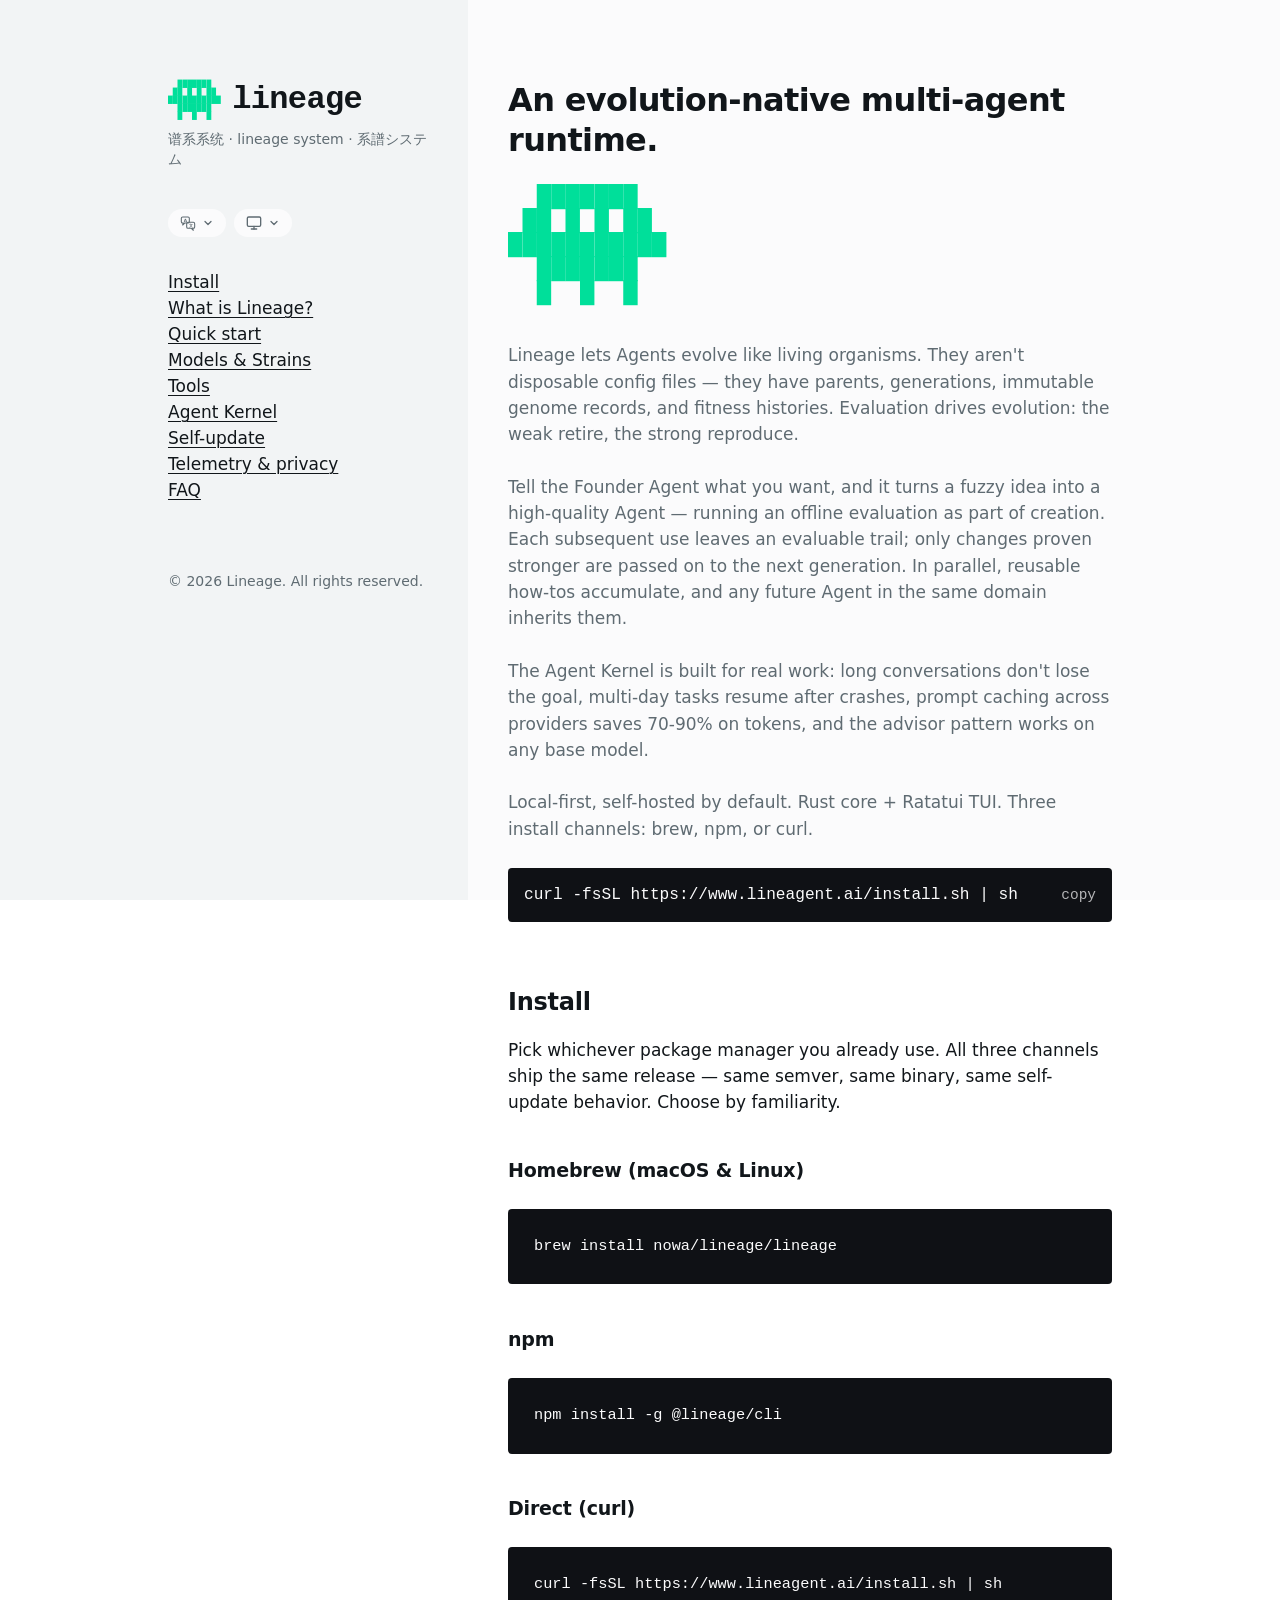
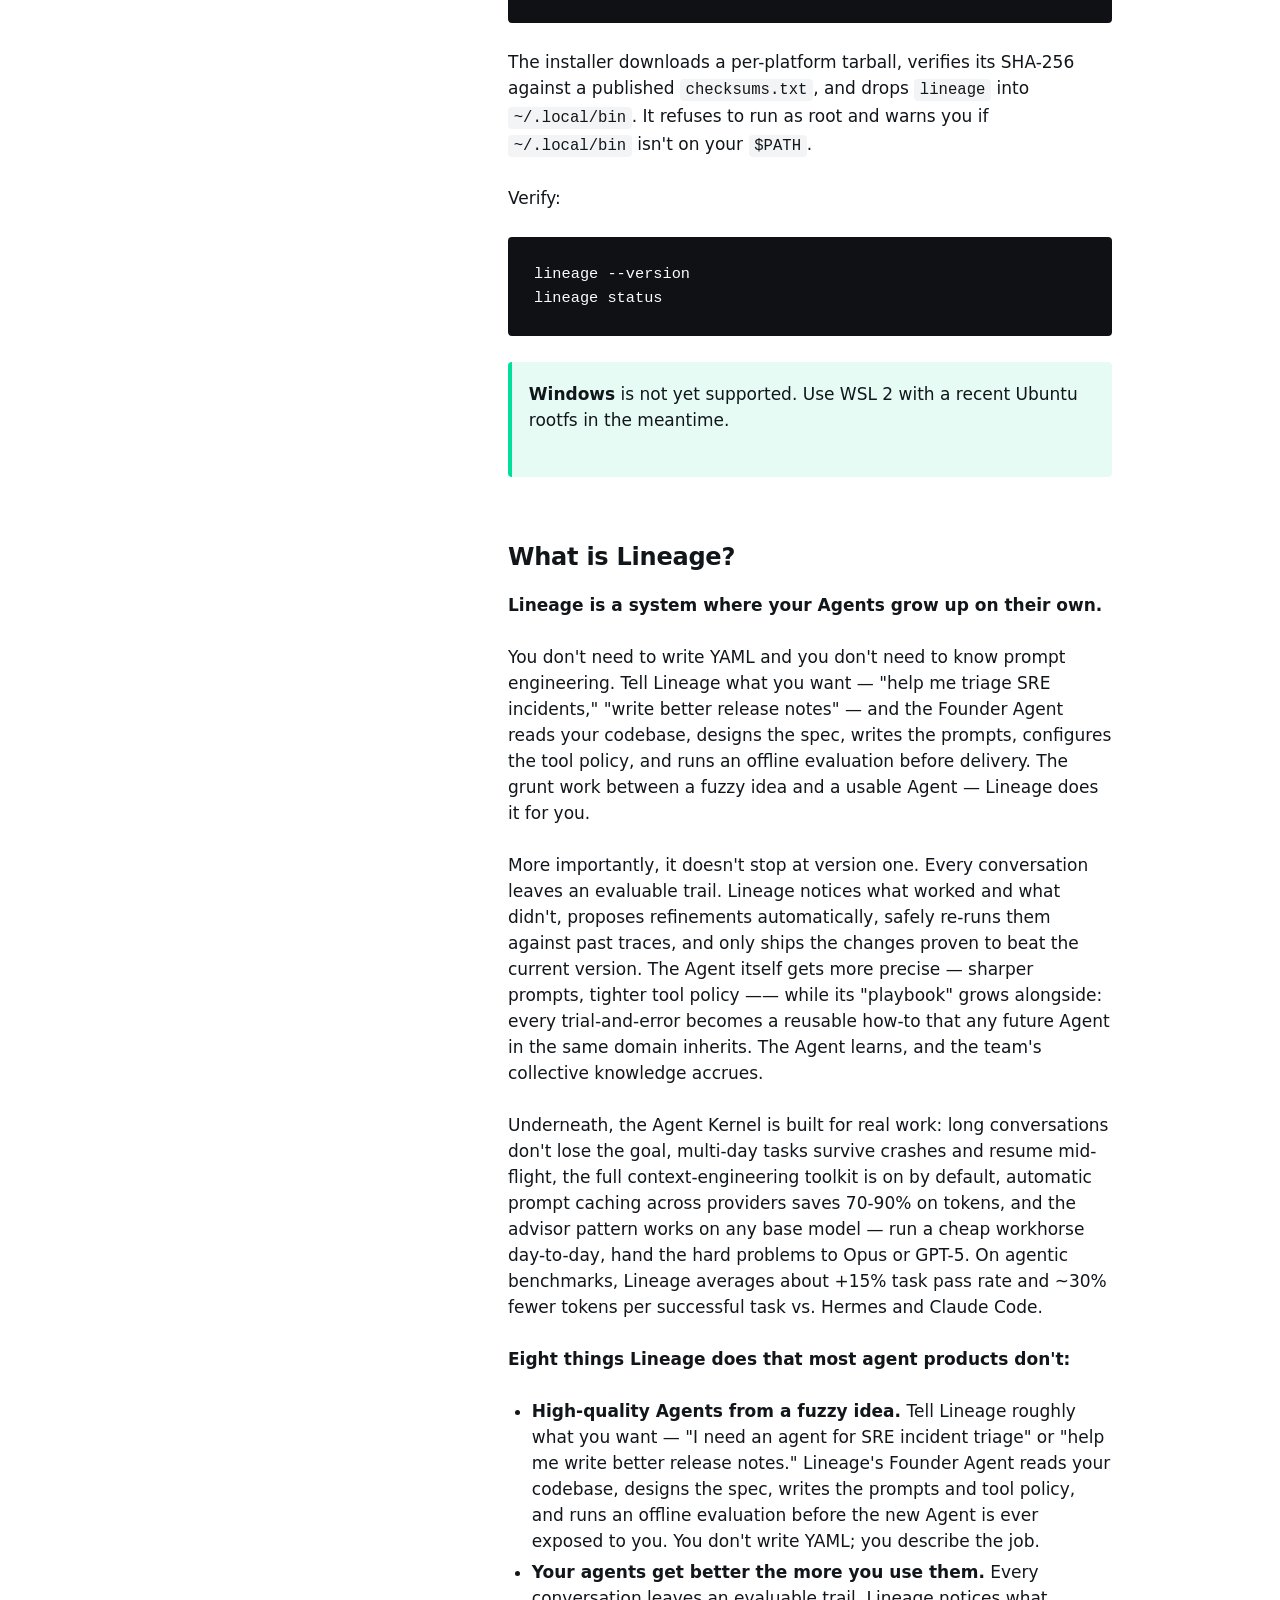
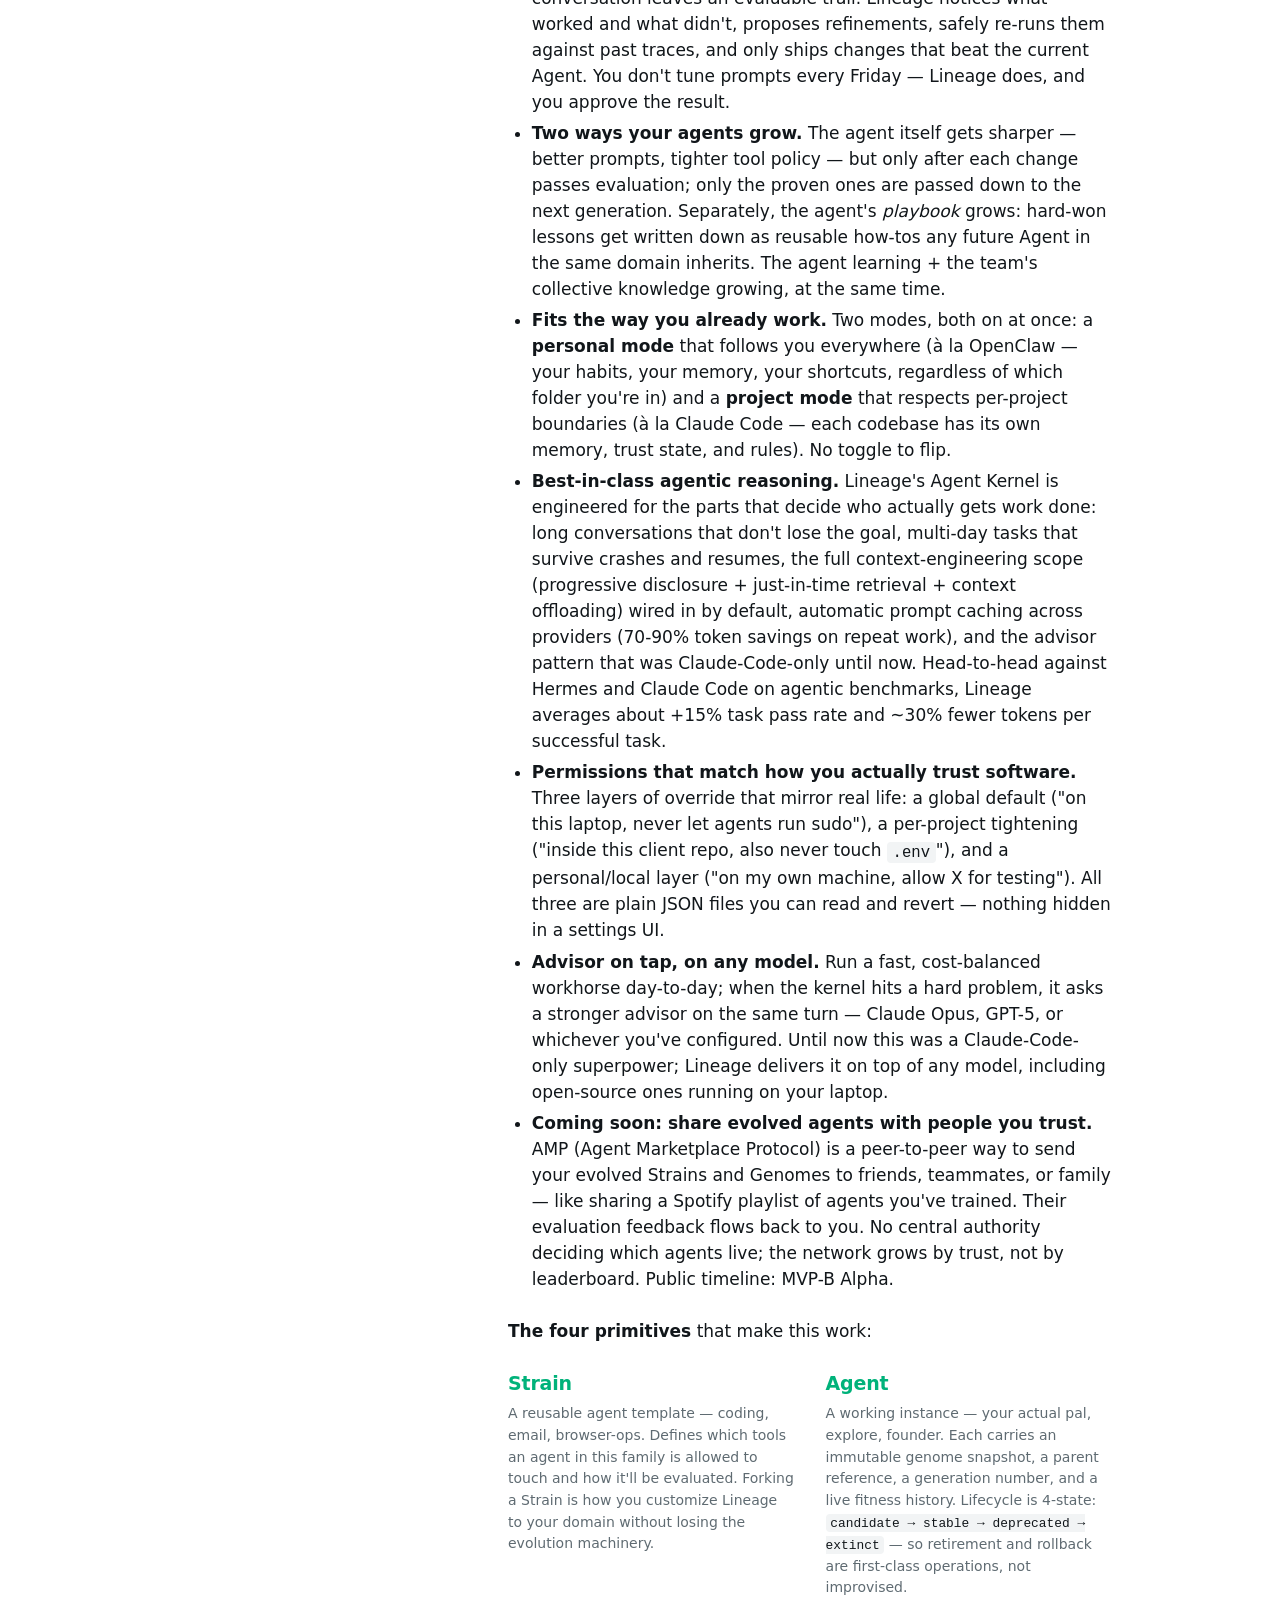
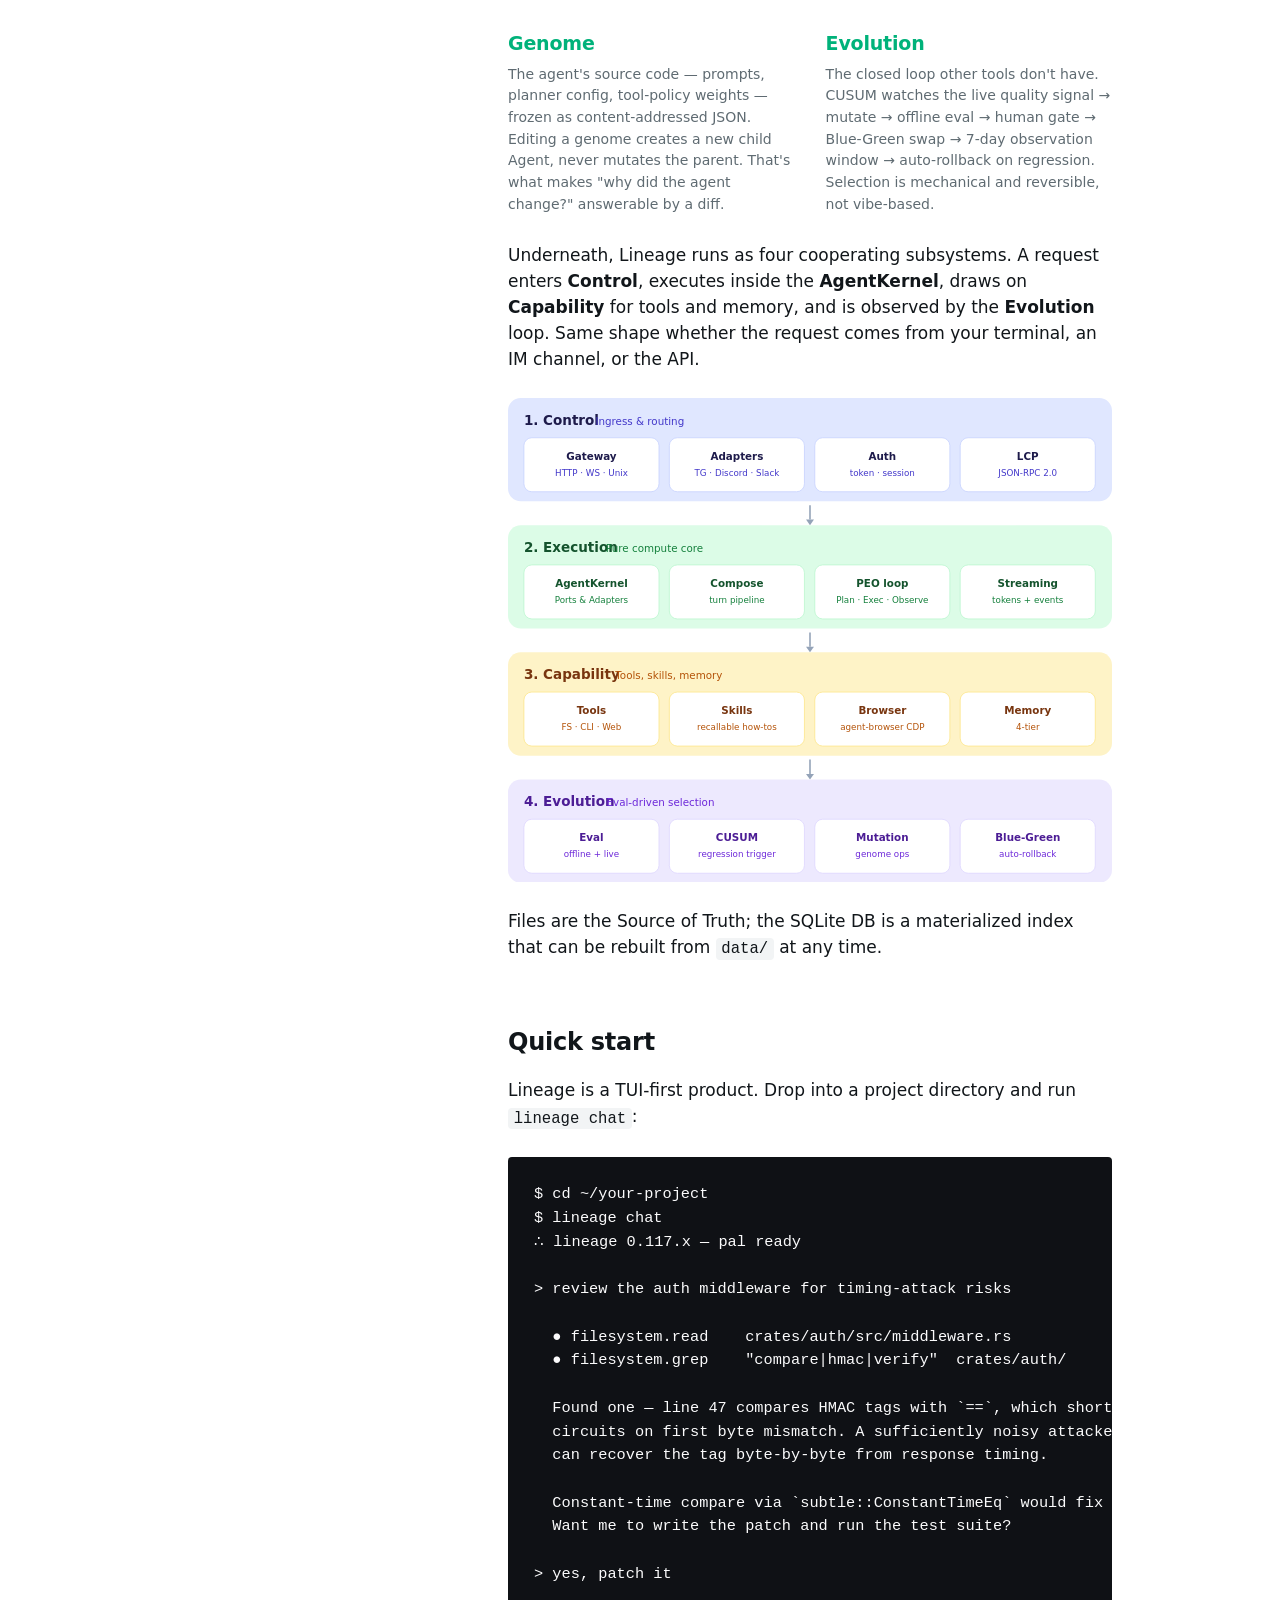
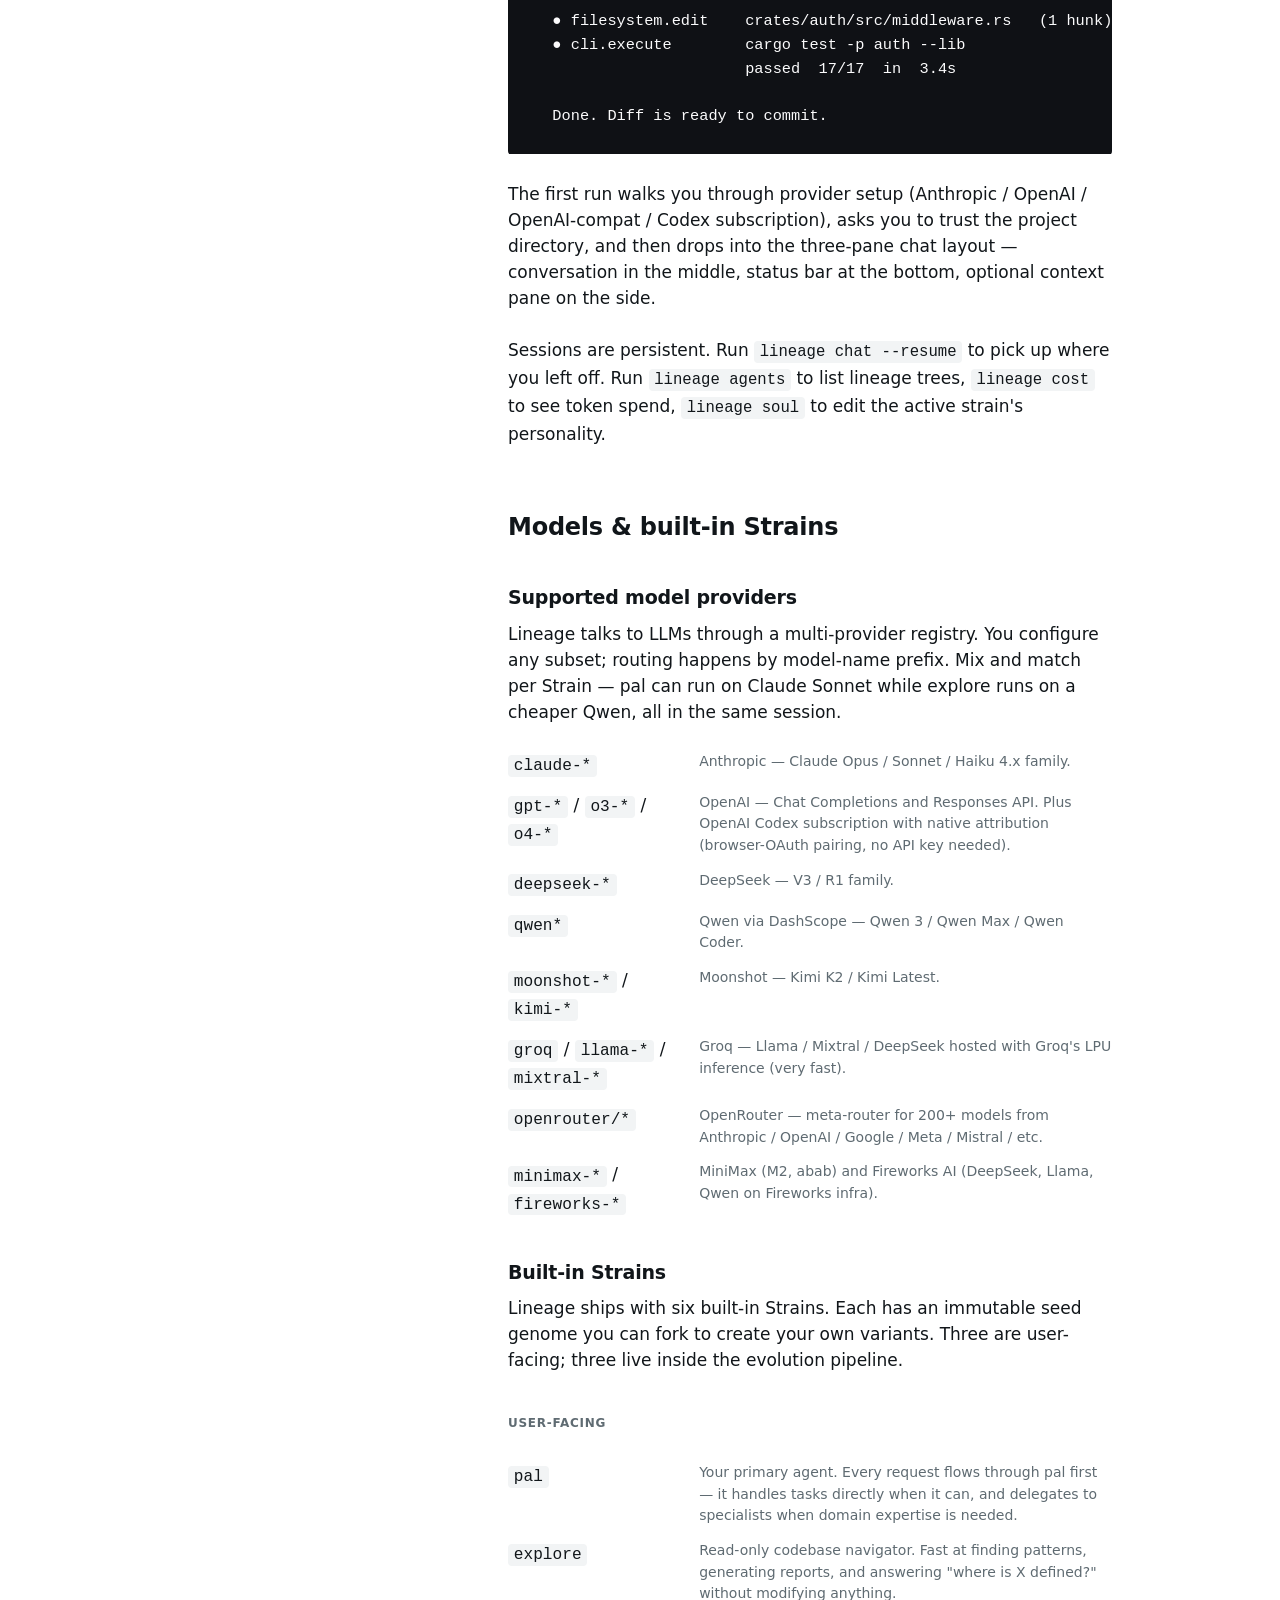
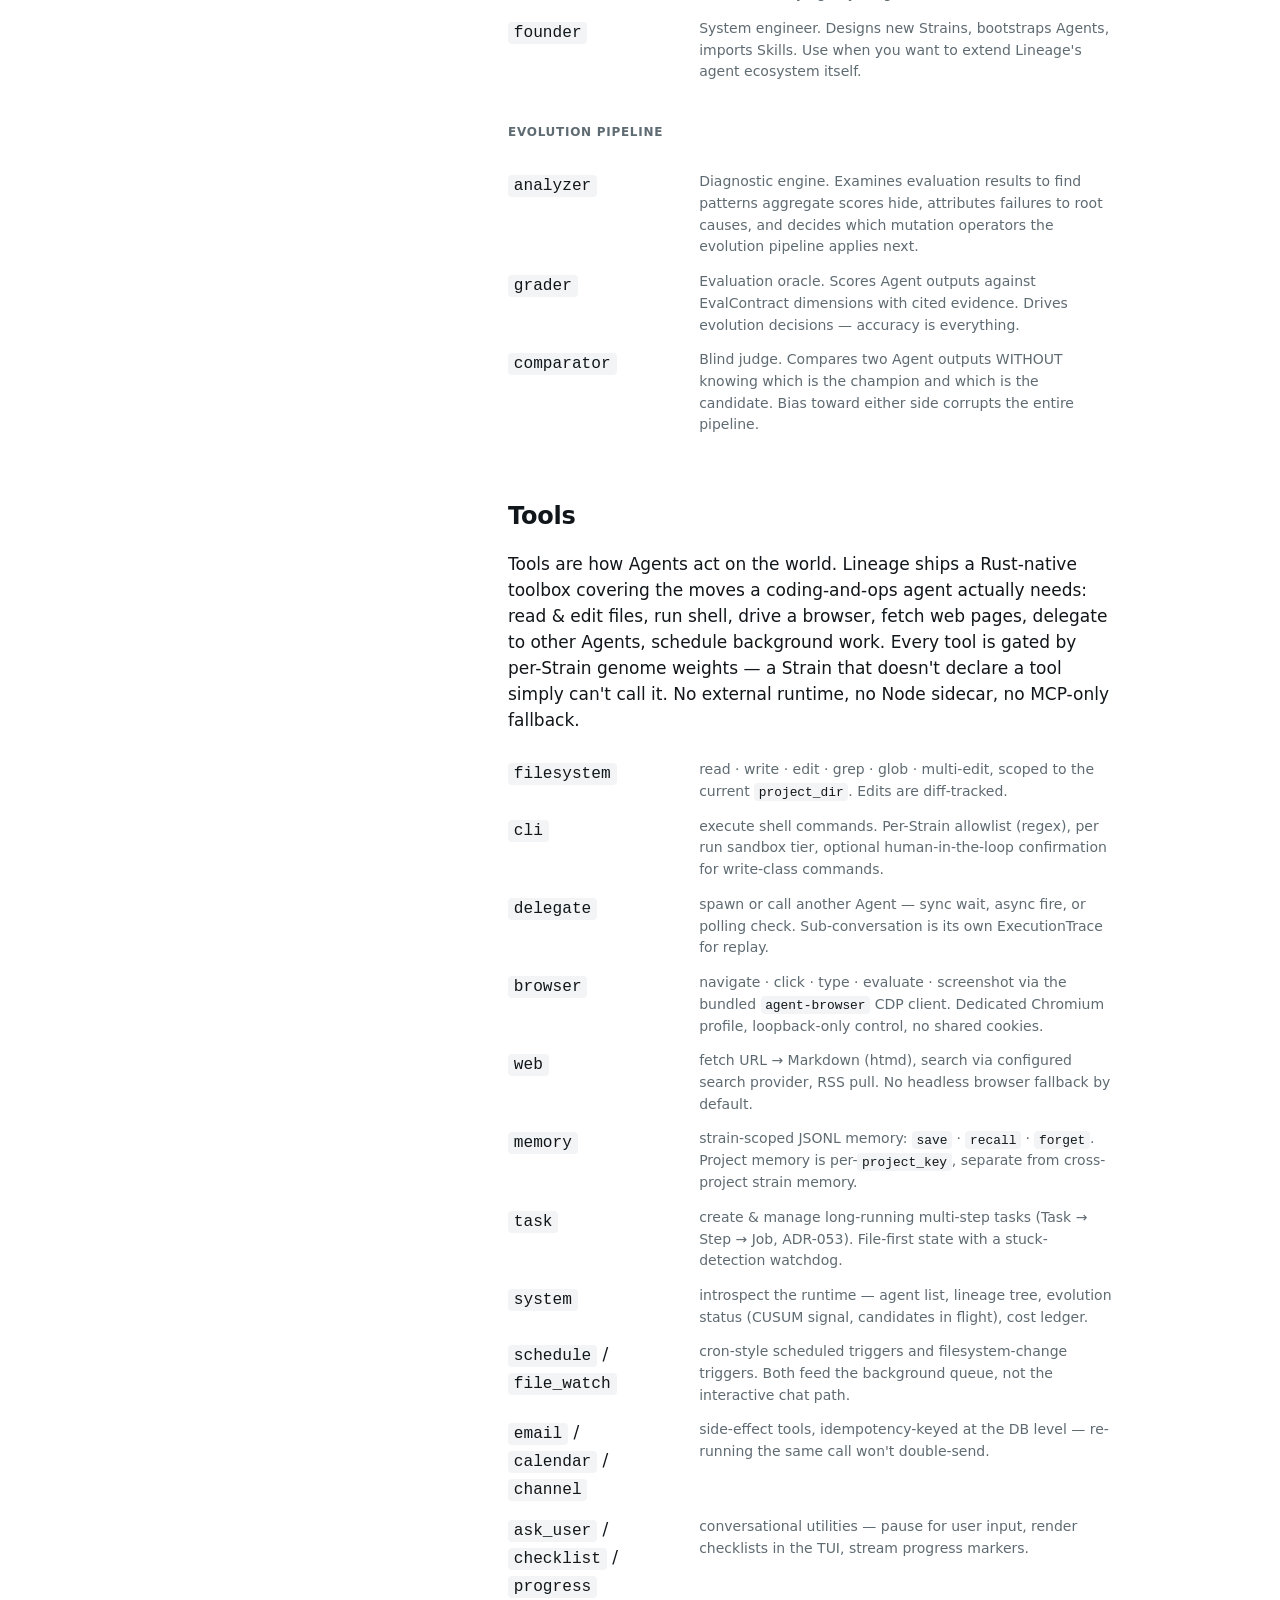
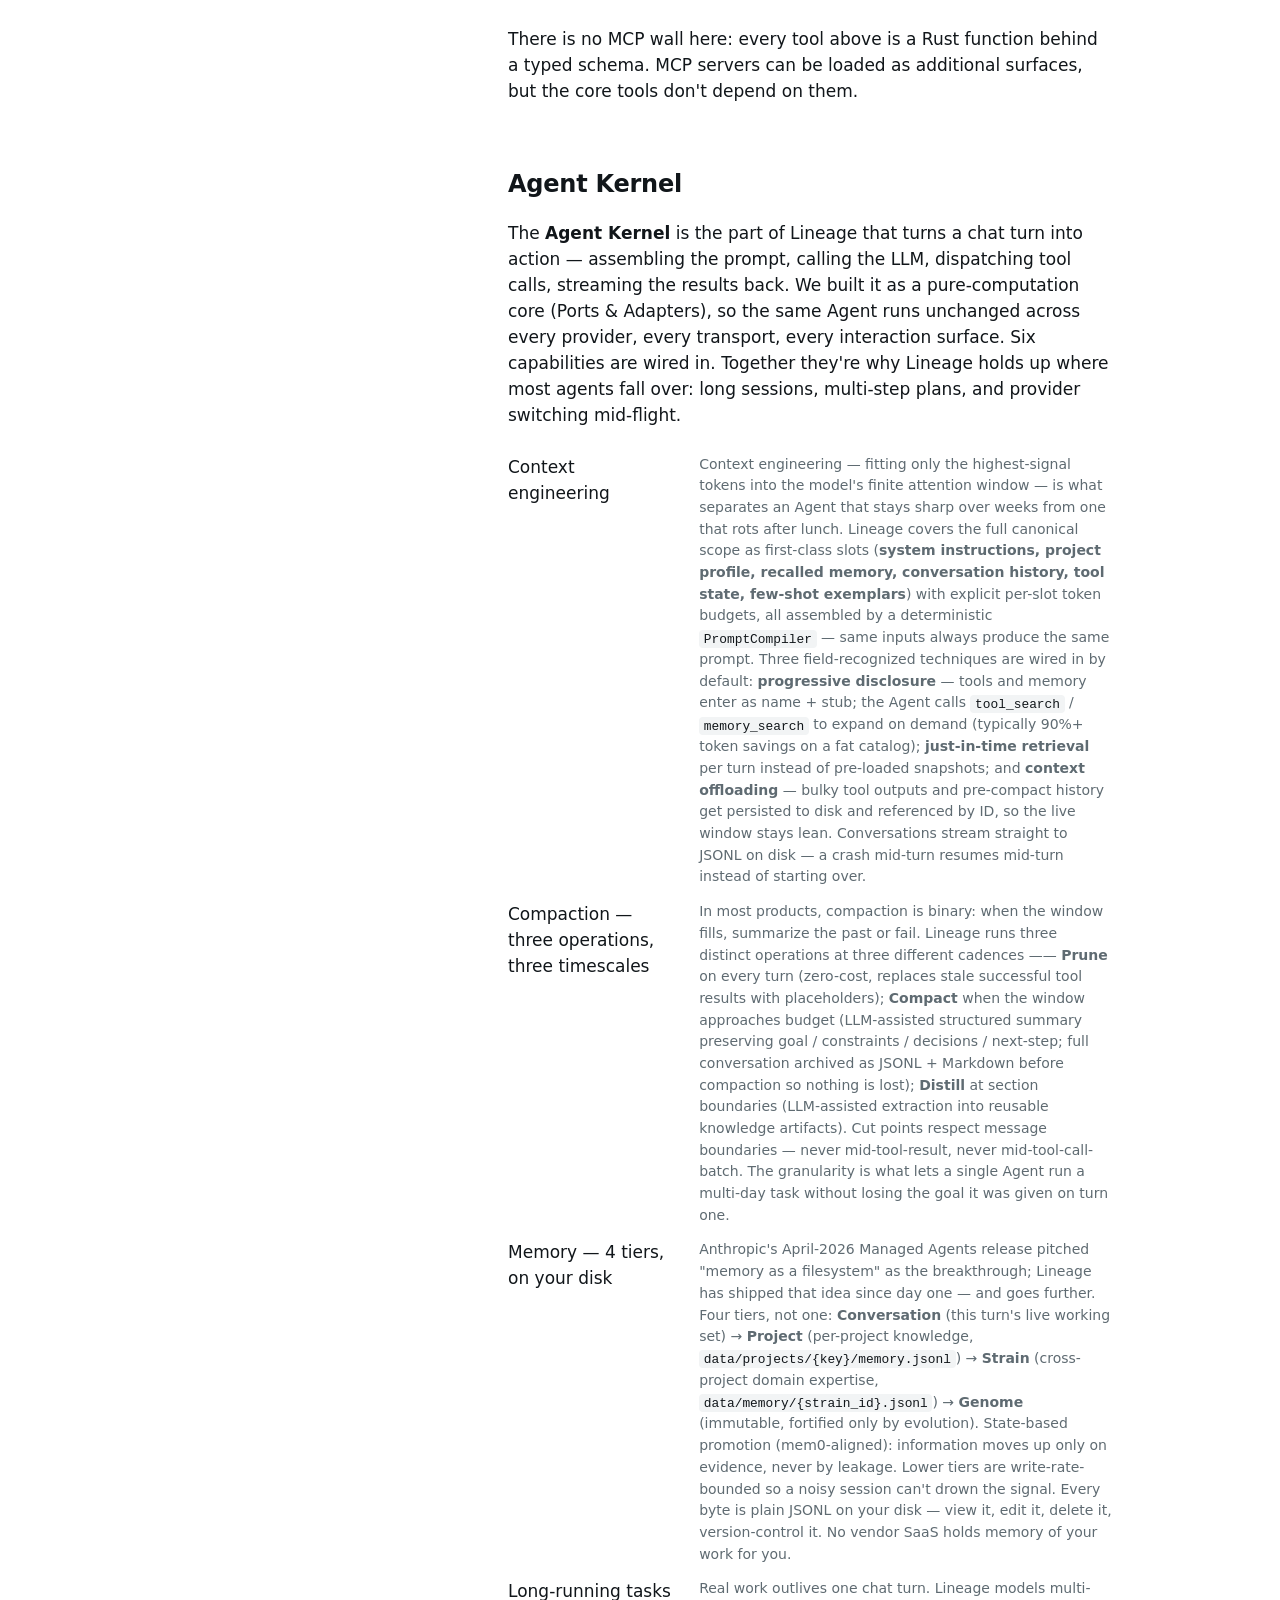
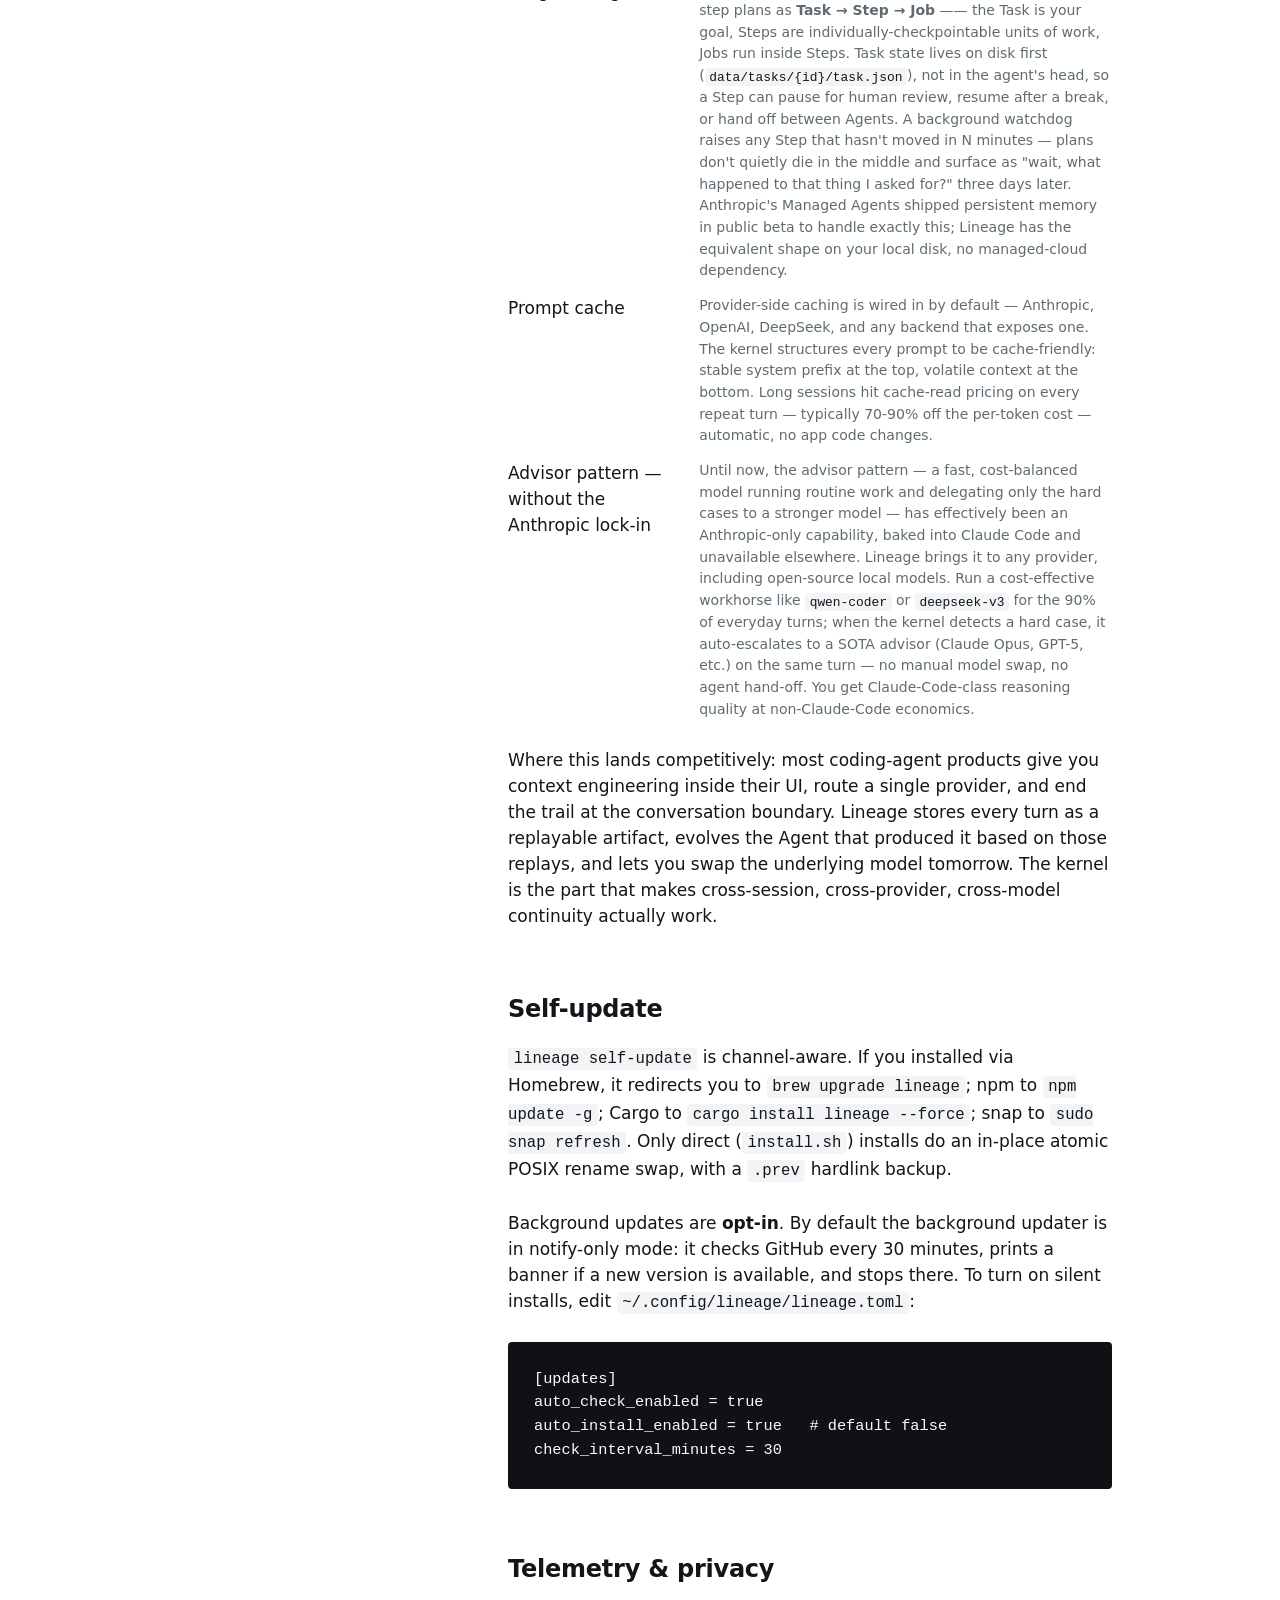
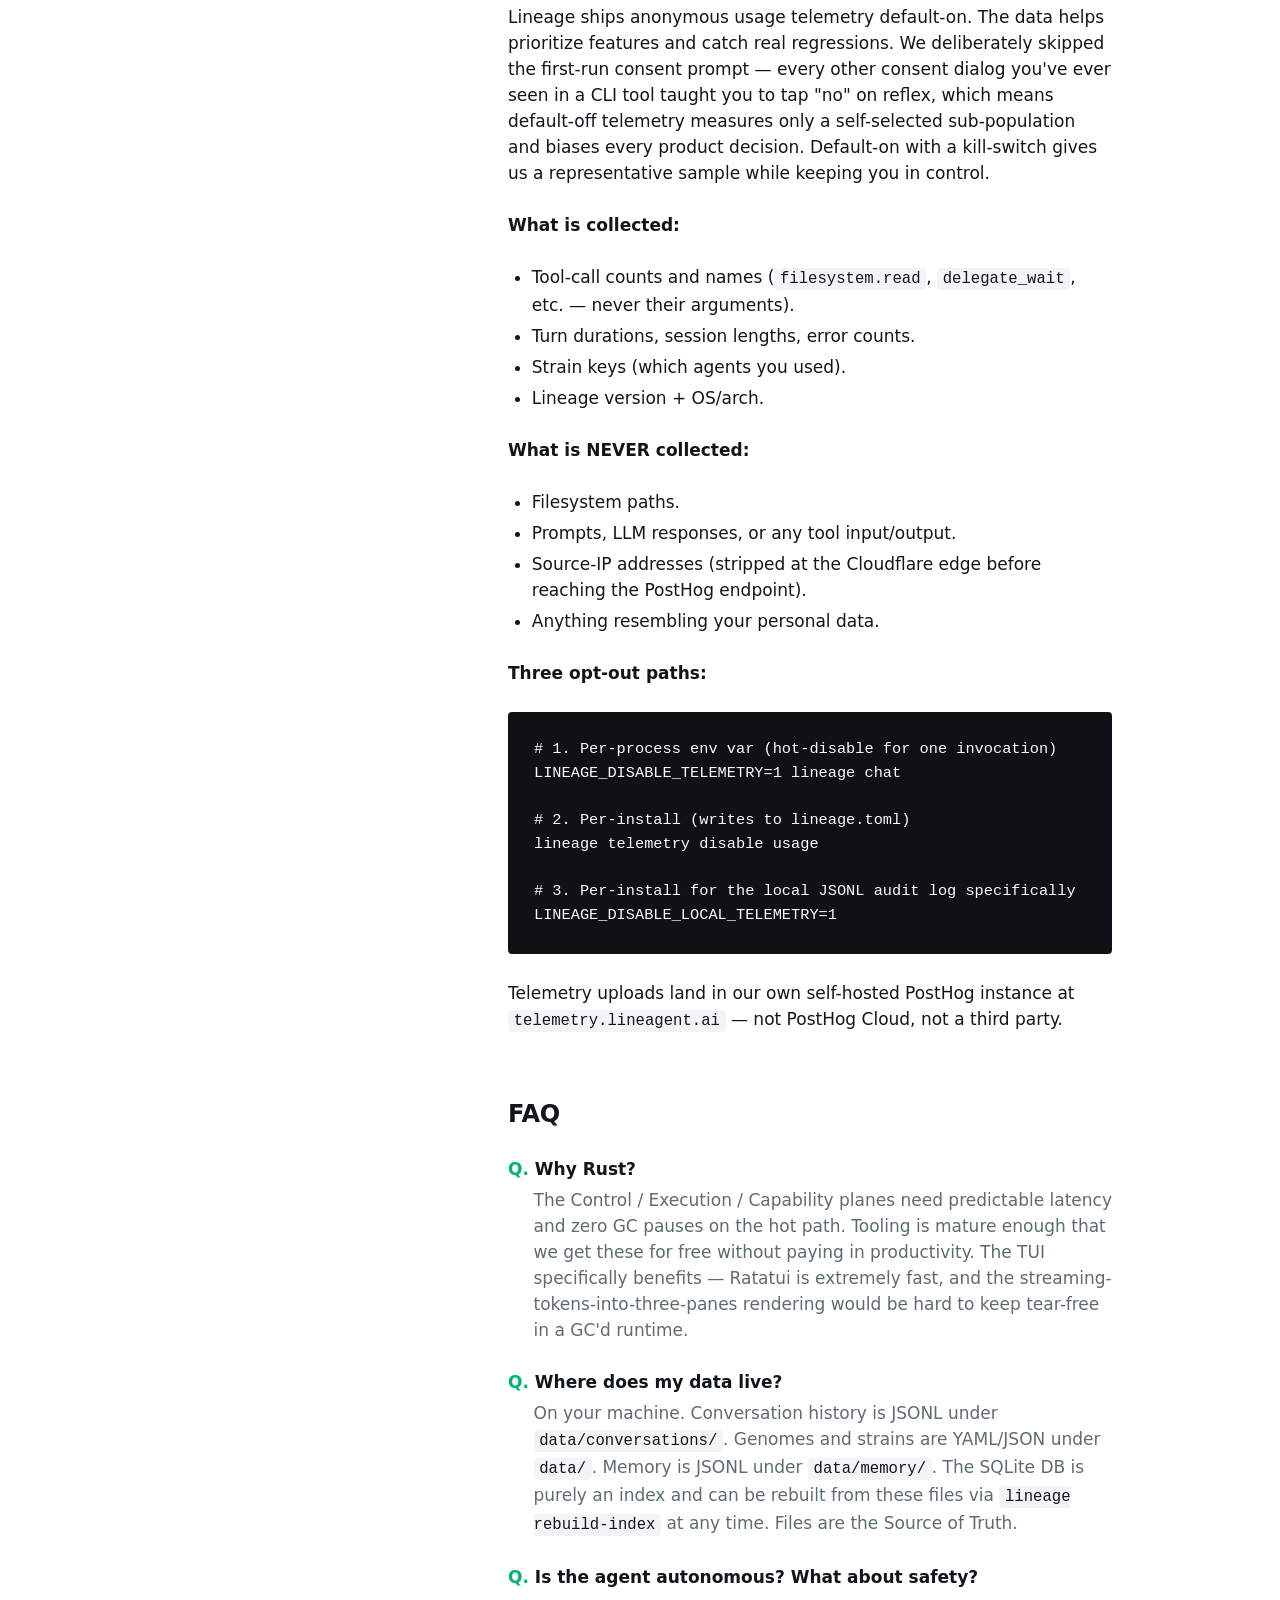
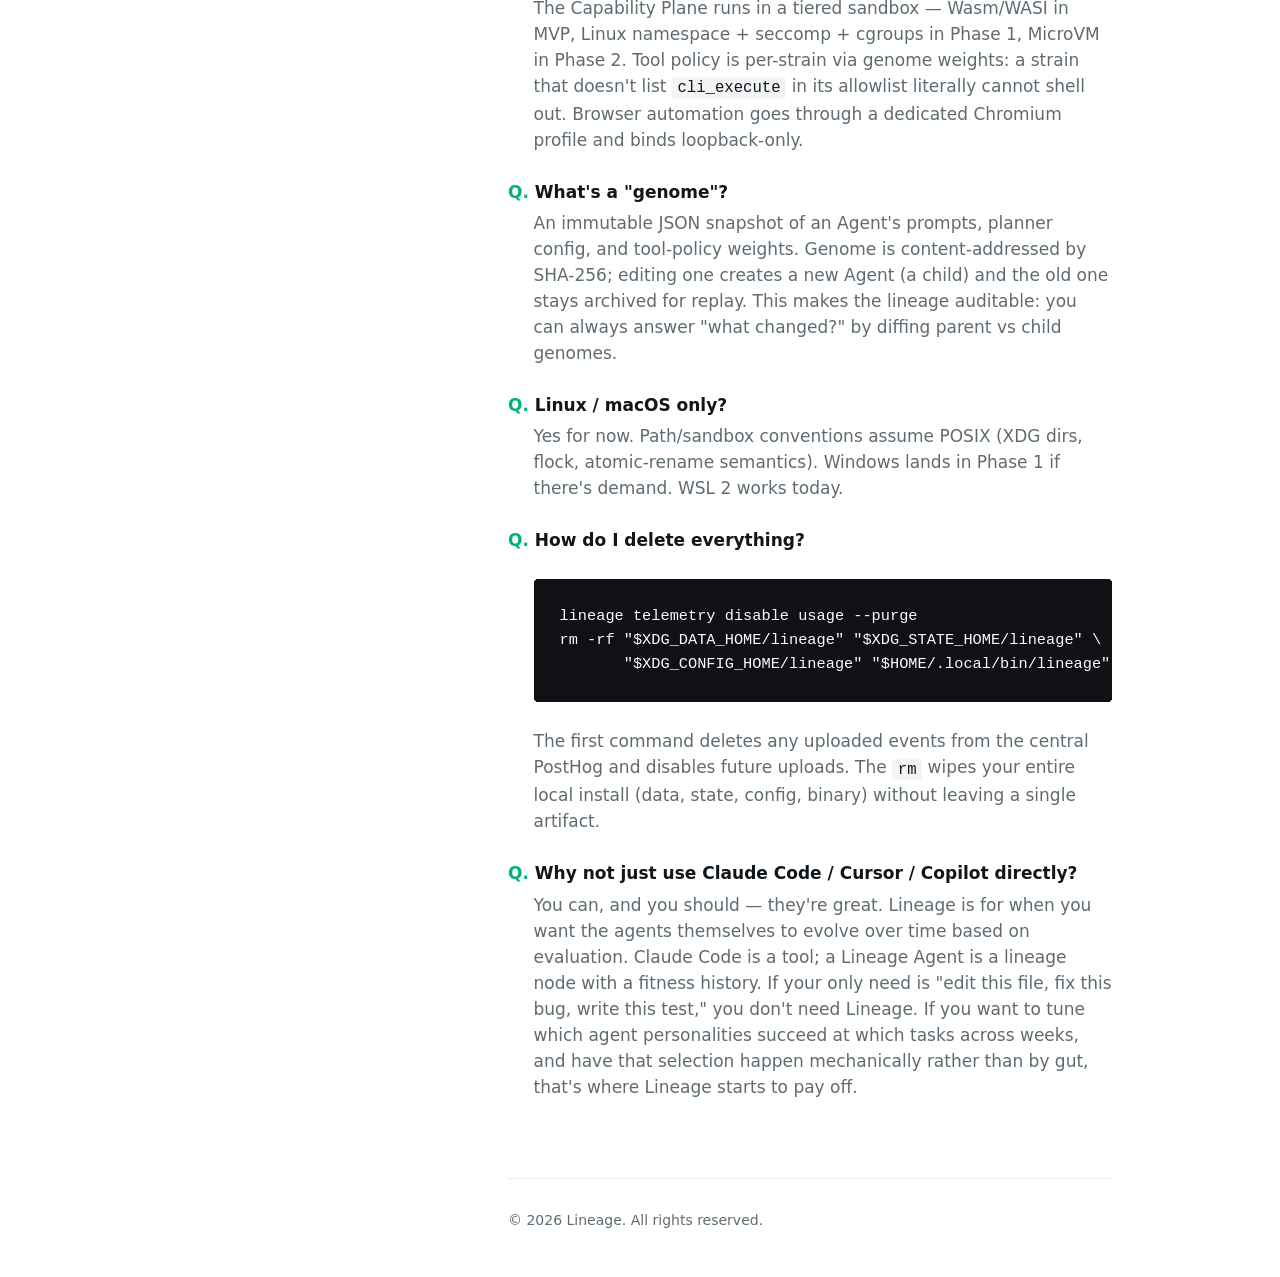
==== ja/index.html @ f77fdde9 "landing: trilingual URL split — /, /zh/, /ja/ Generated by build.py from the single trilingual sourc" ====
<!doctype html>
<!--
  Lineage landing site (www.lineagent.ai). Trilingual: en / 中 / 日.

  Strategy: single HTML file with per-element `lang` attribute gating.
  CSS rule `:root[lang="X"] [lang]:not([lang="X"]) { display: none }`
  hides any translation block whose lang doesn't match the document's
  current lang. JS init sets `document.documentElement.lang` based on
  URL hash → localStorage → navigator.language → default `en`.

  Why not three separate files (`/`, `/zh/`, `/ja/`)?
  - Single source of truth for IA + design tokens
  - No build step
  - Easy to keep structure synced across languages
  - Trade-off: HTML is bigger; SEO indexes three lang versions on
    same URL. Acceptable for an Alpha-stage tool's landing page.

  Translation policy:
  - Domain vocabulary (Strain / Agent / Genome / Evolution / ADR /
    MLI / etc.) stays in English across all three languages — they
    are technical identifiers, translating them adds confusion.
  - Code blocks, command-line examples, URLs, version numbers,
    file paths: never translated.
  - Brand mark (5×11 ASCII pixel art) is the same across all three.
-->
<html lang="ja">
<head>
    <meta charset="utf-8">
    <meta name="viewport" content="width=device-width, initial-scale=1">
    <title>Lineage — Self-Hosted Multi-Agent Runtime in Rust</title>
    <meta name="description" content="Self-hosted multi-agent runtime where Agents evolve over time. Founder Agent designs from fuzzy ideas. Rust core, 9 LLM providers, local-first, files on disk.">

    <link rel="icon" href="favicon.svg" type="image/svg+xml">
    <link rel="stylesheet" href="style.css">

    <!-- Canonical URL — content lives at the root regardless of the
         active language (trilingual gating happens client-side). -->
    <link rel="canonical" href="https://www.lineagent.ai/ja/">

    <!-- Crawler hints. /llms.txt is a markdown summary aimed at AI
         assistants (ChatGPT / Claude / Perplexity); /sitemap.xml is
         the standard machine-readable URL list. -->
    <link rel="sitemap" type="application/xml" href="/sitemap.xml">

    <link rel="alternate" hreflang="en" href="https://www.lineagent.ai/">
    <link rel="alternate" hreflang="zh" href="https://www.lineagent.ai/zh/">
    <link rel="alternate" hreflang="ja" href="https://www.lineagent.ai/ja/">
    <link rel="alternate" hreflang="x-default" href="https://www.lineagent.ai/">

    <meta property="og:title" content="Lineage — Self-Hosted Multi-Agent Runtime in Rust">
    <meta property="og:description" content="Agents that evolve over time. Founder Agent designs from a fuzzy idea. Runs across 9 LLM providers including local open-source models.">
    <meta property="og:url" content="https://www.lineagent.ai/ja/">
    <meta property="og:type" content="website">
    <meta property="og:site_name" content="Lineage">
    <meta property="og:image" content="https://www.lineagent.ai/og-image.svg">
    <meta property="og:image:width" content="1200">
    <meta property="og:image:height" content="630">
    <meta property="og:image:alt" content="Lineage — Self-Hosted Multi-Agent Runtime in Rust. ASCII brand mark in mint on a dark background, with the install one-liner: curl -fsSL lineagent.ai/install.sh | sh">
    <meta name="twitter:card" content="summary_large_image">
    <meta name="twitter:title" content="Lineage — Self-Hosted Multi-Agent Runtime in Rust">
    <meta name="twitter:description" content="Agents that evolve over time. Founder Agent designs from a fuzzy idea. Runs across 9 LLM providers including local open-source models.">
    <meta name="twitter:image" content="https://www.lineagent.ai/og-image.svg">
    <meta name="twitter:image:alt" content="Lineage — Self-Hosted Multi-Agent Runtime in Rust">

    <!-- FOUC-prevention: resolve theme synchronously before stylesheet
         applies. Reads localStorage (lineage-theme: 'auto' | 'light' |
         'dark') + system preference, sets data-theme on <html>.
         Skipping this would flash light-mode content briefly even when
         the user's persisted choice is dark. -->
    <script>
    (function() {
        try {
            var t = localStorage.getItem('lineage-theme') || 'auto';
            var resolved = t === 'auto'
                ? (matchMedia('(prefers-color-scheme: dark)').matches ? 'dark' : 'light')
                : t;
            document.documentElement.setAttribute('data-theme', resolved);
            document.documentElement.setAttribute('data-theme-choice', t);
        } catch (e) {
            document.documentElement.setAttribute('data-theme', 'light');
            document.documentElement.setAttribute('data-theme-choice', 'auto');
        }
    })();
    </script>

    <!-- Structured data: SoftwareApplication for product surfacing,
         FAQPage for SERP rich-result eligibility on the FAQ section.
         Both schemas are schema.org-spec'd and Google-validated. -->
    <script type="application/ld+json">
    {
        "@context": "https://schema.org",
        "@type": "SoftwareApplication",
        "name": "Lineage",
        "alternateName": ["Lineage Agent Runtime", "lineagent"],
        "applicationCategory": "DeveloperApplication",
        "applicationSubCategory": "AI Agent Runtime",
        "operatingSystem": "macOS, Linux",
        "description": "Self-hosted multi-agent runtime where Agents evolve over time through evaluation. Founder Agent designs new Agents from a fuzzy goal, runs an offline evaluation, and ships a validated Agent. Each conversation produces evidence; only proven changes are promoted to the next generation. Rust core, 9 LLM providers, local-first.",
        "url": "https://www.lineagent.ai/",
        "downloadUrl": "https://www.lineagent.ai/install.sh",
        "softwareVersion": "0.117.x",
        "programmingLanguage": "Rust",
        "license": "https://github.com/nowa/lineage/blob/main/COPYRIGHT.md",
        "image": "https://www.lineagent.ai/og-image.svg",
        "offers": {
            "@type": "Offer",
            "price": "0",
            "priceCurrency": "USD",
            "availability": "https://schema.org/InStock"
        },
        "featureList": [
            "Evolution-driven Agent improvement (CUSUM trigger, offline eval, Blue-Green swap, auto-rollback)",
            "Multi-provider LLM (Anthropic Claude, OpenAI GPT, DeepSeek, Qwen, Moonshot Kimi, Groq, OpenRouter, MiniMax, Fireworks)",
            "Self-hosted, local-first storage (files are Source of Truth, SQLite as index)",
            "Six built-in Strains: pal, explore, founder, analyzer, grader, comparator",
            "Agent Kernel: context engineering, three-stage compaction, four-tier memory, long-running tasks, prompt cache, advisor pattern",
            "Personal mode + project mode, both on at once",
            "Three-layer permission control (User / Project / Local)",
            "Rust-native browser automation (agent-browser, loopback-only)",
            "Multi-step task orchestration (Task → Step → Job)",
            "Three-channel install: brew, npm, curl"
        ],
        "author": {
            "@type": "Organization",
            "name": "Lineage",
            "url": "https://www.lineagent.ai"
        }
    }
    </script>

    <script type="application/ld+json">
    {
        "@context": "https://schema.org",
        "@type": "FAQPage",
        "mainEntity": [
            {
                "@type": "Question",
                "name": "Why Rust?",
                "acceptedAnswer": {
                    "@type": "Answer",
                    "text": "The Control / Execution / Capability planes need predictable latency and zero GC pauses on the hot path. Tooling is mature enough to get these without paying in productivity. The TUI specifically benefits — Ratatui is extremely fast, and streaming-tokens-into-three-panes rendering would be hard to keep tear-free in a GC'd runtime."
                }
            },
            {
                "@type": "Question",
                "name": "Where does my data live?",
                "acceptedAnswer": {
                    "@type": "Answer",
                    "text": "On your machine. Conversation history is JSONL under data/conversations/. Genomes and Strains are YAML/JSON under data/. Memory is JSONL under data/memory/. The SQLite DB is purely an index and can be rebuilt from these files via lineage rebuild-index at any time. Files are the Source of Truth."
                }
            },
            {
                "@type": "Question",
                "name": "Is the agent autonomous? What about safety?",
                "acceptedAnswer": {
                    "@type": "Answer",
                    "text": "The Capability Plane runs in a tiered sandbox — Wasm/WASI in MVP, Linux namespace + seccomp + cgroups in Phase 1, MicroVM in Phase 2. Tool policy is per-Strain via genome weights: a Strain that doesn't list cli_execute in its allowlist literally cannot shell out. Browser automation goes through a dedicated Chromium profile and binds loopback-only."
                }
            },
            {
                "@type": "Question",
                "name": "What is a genome in Lineage?",
                "acceptedAnswer": {
                    "@type": "Answer",
                    "text": "An immutable JSON snapshot of an Agent's prompts, planner config, and tool-policy weights. Genome is content-addressed by SHA-256; editing one creates a new Agent (a child) and the old one stays archived for replay. This makes the lineage auditable: you can always answer 'what changed?' by diffing parent vs child genomes."
                }
            },
            {
                "@type": "Question",
                "name": "Linux and macOS only?",
                "acceptedAnswer": {
                    "@type": "Answer",
                    "text": "Yes for now. Path/sandbox conventions assume POSIX (XDG dirs, flock, atomic-rename semantics). Windows lands in Phase 1 if there is demand. WSL 2 works today."
                }
            },
            {
                "@type": "Question",
                "name": "How do I delete everything Lineage stored?",
                "acceptedAnswer": {
                    "@type": "Answer",
                    "text": "Run: lineage telemetry disable usage --purge ; rm -rf $XDG_DATA_HOME/lineage $XDG_STATE_HOME/lineage $XDG_CONFIG_HOME/lineage $HOME/.local/bin/lineage. The first command deletes any uploaded events from the central PostHog and disables future uploads. The rm wipes your entire local install (data, state, config, binary) without leaving a single artifact."
                }
            },
            {
                "@type": "Question",
                "name": "Why not just use Claude Code, Cursor, or Copilot directly?",
                "acceptedAnswer": {
                    "@type": "Answer",
                    "text": "You can, and you should — they are great. Lineage is for when you want the agents themselves to evolve over time based on evaluation. Claude Code is a tool; a Lineage Agent is a lineage node with a fitness history. If your only need is 'edit this file, fix this bug, write this test,' you don't need Lineage. If you want to tune which agent personalities succeed at which tasks across weeks, and have that selection happen mechanically rather than by gut, that is where Lineage starts to pay off."
                }
            }
        ]
    }
    </script>
</head>
<body>

<!-- ─── Sidebar ─────────────────────────────────────────────────── -->
<aside class="sidebar">
    <!-- Header is one flex row: [mark] [sitename] (Toltec parity).
         The bilingual tagline drops to a second row underneath. -->
    <header class="sidebar-header">
        <a href="#home" aria-label="Lineage home">
<pre class="sidebar-mark" aria-hidden="true">  ███████
 ██ █ █ ██
███████████
  ███████
  █  █  █  </pre><span class="sidebar-sitename">lineage</span>
            <span class="sidebar-tagline">谱系系统 · lineage system · 系譜システム</span>
        </a>
    </header>

    <!-- Sidebar dropdowns: language + theme.
         Two pill triggers in a row, each opens a popover menu. The
         language pill shows a globe icon (no per-language letter).
         The theme pill shows the *current* mode's icon (sun / moon /
         monitor). Active option in each menu shows brand-mint text
         + a small brand-mint dot on the right.
         Default language: English. Default theme: Auto / System. -->
    <div class="dropdown-row">

        <div class="dropdown" data-dropdown="lang">
            <button class="dropdown-trigger" type="button" aria-haspopup="true" aria-expanded="false" aria-label="Language">
                <!-- Translation icon: two overlapping speech bubbles, one with
                     Latin "A" and one with CJK "文". Conveys "multi-language" /
                     "translation" more directly than the earlier globe glyph
                     (which reads as "international" rather than specifically
                     "language"). Reference: typical i18n / translate icon pair. -->
                <svg class="icon" viewBox="0 0 24 24" fill="none" stroke="currentColor" stroke-width="1.6" stroke-linecap="round" stroke-linejoin="round" aria-hidden="true">
                    <path d="M4 3 H12 A2 2 0 0 1 14 5 V10 A2 2 0 0 1 12 12 H7 L4 15 L5 12 H4 A2 2 0 0 1 2 10 V5 A2 2 0 0 1 4 3 Z"/>
                    <text x="8" y="10" font-family="ui-sans-serif, system-ui, -apple-system, sans-serif" font-size="6.5" font-weight="700" fill="currentColor" stroke="none" text-anchor="middle">A</text>
                    <path d="M12 11 H20 A2 2 0 0 1 22 13 V18 A2 2 0 0 1 20 20 H19 L20 23 L17 20 H12 A2 2 0 0 1 10 18 V13 A2 2 0 0 1 12 11 Z"/>
                    <text x="16" y="18" font-family="ui-sans-serif, 'PingFang SC', 'Hiragino Sans', system-ui, sans-serif" font-size="6.5" font-weight="700" fill="currentColor" stroke="none" text-anchor="middle">文</text>
                </svg>
                <svg class="chevron" viewBox="0 0 24 24" fill="none" stroke="currentColor" stroke-width="2.5" stroke-linecap="round" stroke-linejoin="round" aria-hidden="true">
                    <polyline points="6 9 12 15 18 9"/>
                </svg>
            </button>
            <ul class="dropdown-menu" role="menu">
                <li><a href="/" data-lang-set="en" role="menuitem"><span class="label">English</span></a></li>
                <li><a href="/zh/" data-lang-set="zh" role="menuitem"><span class="label">简体中文</span></a></li>
                <li><a href="/ja/" data-lang-set="ja" role="menuitem" aria-current="true"><span class="label">日本語</span></a></li>
            </ul>
        </div>

        <div class="dropdown" data-dropdown="theme">
            <button class="dropdown-trigger" type="button" aria-haspopup="true" aria-expanded="false" aria-label="Theme">
                <svg class="icon icon-theme-light" viewBox="0 0 24 24" fill="none" stroke="currentColor" stroke-width="2" stroke-linecap="round" stroke-linejoin="round" aria-hidden="true">
                    <circle cx="12" cy="12" r="4"/>
                    <path d="M12 2v2"/><path d="M12 20v2"/>
                    <path d="m4.93 4.93 1.41 1.41"/><path d="m17.66 17.66 1.41 1.41"/>
                    <path d="M2 12h2"/><path d="M20 12h2"/>
                    <path d="m6.34 17.66-1.41 1.41"/><path d="m19.07 4.93-1.41 1.41"/>
                </svg>
                <svg class="icon icon-theme-dark" viewBox="0 0 24 24" fill="none" stroke="currentColor" stroke-width="2" stroke-linecap="round" stroke-linejoin="round" aria-hidden="true">
                    <path d="M21 12.79A9 9 0 1 1 11.21 3 7 7 0 0 0 21 12.79z"/>
                </svg>
                <svg class="icon icon-theme-auto" viewBox="0 0 24 24" fill="none" stroke="currentColor" stroke-width="2" stroke-linecap="round" stroke-linejoin="round" aria-hidden="true">
                    <rect width="20" height="14" x="2" y="3" rx="2"/>
                    <path d="M8 21h8"/><path d="M12 17v4"/>
                </svg>
                <svg class="chevron" viewBox="0 0 24 24" fill="none" stroke="currentColor" stroke-width="2.5" stroke-linecap="round" stroke-linejoin="round" aria-hidden="true">
                    <polyline points="6 9 12 15 18 9"/>
                </svg>
            </button>
            <ul class="dropdown-menu" role="menu">
                <li><button type="button" data-theme-set="light" role="menuitem">
                    <svg class="icon" viewBox="0 0 24 24" fill="none" stroke="currentColor" stroke-width="2" stroke-linecap="round" stroke-linejoin="round" aria-hidden="true">
                        <circle cx="12" cy="12" r="4"/>
                        <path d="M12 2v2"/><path d="M12 20v2"/>
                        <path d="m4.93 4.93 1.41 1.41"/><path d="m17.66 17.66 1.41 1.41"/>
                        <path d="M2 12h2"/><path d="M20 12h2"/>
                        <path d="m6.34 17.66-1.41 1.41"/><path d="m19.07 4.93-1.41 1.41"/>
                    </svg>
                    <span class="label">Light</span>
                </button></li>
                <li><button type="button" data-theme-set="dark" role="menuitem">
                    <svg class="icon" viewBox="0 0 24 24" fill="none" stroke="currentColor" stroke-width="2" stroke-linecap="round" stroke-linejoin="round" aria-hidden="true">
                        <path d="M21 12.79A9 9 0 1 1 11.21 3 7 7 0 0 0 21 12.79z"/>
                    </svg>
                    <span class="label">Dark</span>
                </button></li>
                <li><button type="button" data-theme-set="auto" role="menuitem">
                    <svg class="icon" viewBox="0 0 24 24" fill="none" stroke="currentColor" stroke-width="2" stroke-linecap="round" stroke-linejoin="round" aria-hidden="true">
                        <rect width="20" height="14" x="2" y="3" rx="2"/>
                        <path d="M8 21h8"/><path d="M12 17v4"/>
                    </svg>
                    <span class="label">System</span>
                </button></li>
            </ul>
        </div>

    </div>

    <nav class="sidebar-nav">
        <ul>
            <li><a href="#install">
                
                
                <span lang="ja">インストール</span>
            </a></li>
            <li><a href="#what">
                
                
                <span lang="ja">Lineage とは？</span>
            </a></li>
            <li><a href="#quickstart">
                
                
                <span lang="ja">クイックスタート</span>
            </a></li>
            <li><a href="#models">
                
                
                <span lang="ja">モデルと Strain</span>
            </a></li>
            <li><a href="#tools">
                
                
                <span lang="ja">Tools</span>
            </a></li>
            <li><a href="#kernel">
                
                
                <span lang="ja">Agent Kernel</span>
            </a></li>
            <li><a href="#self-update">
                
                
                <span lang="ja">自動更新</span>
            </a></li>
            <li><a href="#telemetry">
                
                
                <span lang="ja">テレメトリとプライバシー</span>
            </a></li>
            <li><a href="#faq">
                
                
                <span lang="ja">FAQ</span>
            </a></li>
        </ul>
    </nav>

    <footer class="sidebar-footer">
        <p>© 2026 Lineage. <span lang="ja">All rights reserved.</span></p>
    </footer>
</aside>

<!-- ─── Main content ────────────────────────────────────────────── -->
<main>

<!-- Hero — title first, then brand mark below, then sub-prose, then
     install one-liner. The two former CTA buttons are gone — the
     sidebar nav already covers Install / What is this navigation. -->
<section id="home" class="hero">
    
    
    <h1 class="hero-tagline" lang="ja">進化をネイティブに扱うマルチエージェント・ランタイム。</h1>

<pre class="hero-mark" aria-hidden="true">  ███████
 ██ █ █ ██
███████████
  ███████
  █  █  █  </pre>

    
    
    <p class="hero-sub" lang="ja">
        Lineage は Agent を生命のように進化させます。
        一度きりの設定ファイルではありません ——
        親、世代、不変な genome レコード、適応度（fitness）の履歴を持ちます。
        評価が進化を駆動し、弱者は退役し、強者は繁殖します。
    </p>

    
    
    <p class="hero-sub" lang="ja">
        Founder Agent にやってほしいことを伝えるだけ。
        曖昧なアイデアを高品質な Agent に変え、Agent 作成時に
        オフライン評価を実行します。以降の利用はすべて評価可能な痕跡を残し、
        現在のバージョンより強いと証明された変更だけが次世代に受け継がれます。
        同時に再利用可能な how-to が蓄積され、同じドメインの将来の Agent は
        それを継承します。
    </p>

    
    
    <p class="hero-sub" lang="ja">
        Agent Kernel は実ワークロードのために設計 ——
        長い会話でゴールを見失わない、複数日のタスクがクラッシュ後も再開、
        プロバイダ越えのプロンプトキャッシュでトークンを 70-90% 節約、
        任意のベースモデルで使える advisor パターン。
    </p>

    
    
    <p class="hero-sub" lang="ja">
        ローカルファースト、デフォルトでセルフホスト。
        Rust コア + Ratatui TUI。3 つのインストール方法：brew、npm、curl。
    </p>

    <div class="install-line">
        <code>curl -fsSL https://www.lineagent.ai/install.sh | sh</code>
        <button type="button" class="copy-btn" data-copy="curl -fsSL https://www.lineagent.ai/install.sh | sh">
            <span lang="ja">コピー</span>
        </button>
    </div>
</section>


<!-- Install ──────────────────────────────────────────────────────── -->
<section id="install">


<h2 lang="ja">インストール<a class="headerlink" href="#install">#</a></h2>



<p lang="ja">
    すでに使っているパッケージマネージャーを選んでください。3 つのチャンネルは
    同じリリースを配布します —— 同じ semver、同じバイナリ、同じ自動更新の挙動。
    慣れているもので構いません。
</p>



<h3 lang="ja">Homebrew (macOS / Linux)</h3>
<pre><code>brew install nowa/lineage/lineage</code></pre>

<h3>npm</h3>
<pre><code>npm install -g @lineage/cli</code></pre>



<h3 lang="ja">直接インストール（curl）</h3>
<pre><code>curl -fsSL https://www.lineagent.ai/install.sh | sh</code></pre>



<p lang="ja">
    インストーラーはプラットフォーム別の tarball をダウンロードし、
    公開されている <code>checksums.txt</code> に対して SHA-256 を検証してから、
    <code>lineage</code> を <code>~/.local/bin</code> に配置します。
    root での実行は拒否され、<code>~/.local/bin</code> が
    <code>$PATH</code> に含まれていない場合は警告します。
</p>



<p lang="ja">確認：</p>
<pre><code>lineage --version
lineage status</code></pre>

<div class="callout">
    
    
    <p lang="ja"><strong>Windows</strong> は未対応です。当面は WSL 2 +
    最新の Ubuntu rootfs をご利用ください。</p>
</div>
</section>


<!-- What is Lineage? ─────────────────────────────────────────────── -->
<section id="what">


<h2 lang="ja">Lineage とは？<a class="headerlink" href="#what">#</a></h2>



<p lang="ja">
    <strong>Lineage は、Agent 自身が育っていくシステムです。</strong>
</p>



<p lang="ja">
    YAML を書く必要はありません。プロンプトエンジニアリングを知っている必要もありません。
    やってほしいことを伝えるだけ ——
    「SRE インシデントトリアージを担って」「リリースノートをもっと上手く書いて」——
    Founder Agent があなたのコードベースを読み、仕様を設計し、プロンプトを書き、
    ツールポリシーを構成し、納品前にオフライン評価を実行します。
    曖昧なアイデアから使える Agent までの間にある「下準備」を、
    Lineage が代わりにやります。
</p>



<p lang="ja">
    さらに重要なのは、最初のバージョンで止まらないこと。
    すべての会話が評価可能な痕跡を残します。
    Lineage は何が効いて何が効かなかったかを観察し、
    改善案を自動的に提案し、過去のトレースで安全に再現実行し、
    「現在のバージョンを上回ったと証明された」変更だけを出荷します。
    Agent 自体は精緻になっていきます ——
    プロンプトが正確になり、ツールポリシーが引き締まる ——
    同時にその「業務マニュアル」も厚くなります ——
    試行錯誤の積み重ねが再利用可能な how-to として書き残され、
    同じドメインの将来の Agent はそれを継承します。
    Agent が学び、チームの集合知も積み上がっていきます。
</p>



<p lang="ja">
    基盤の Agent Kernel は実ワークロードのために設計されています ——
    長い会話でゴールを見失わない、複数日のタスクがクラッシュ後も
    再開できる、コンテキストエンジニアリングのフルセットがデフォルトで
    有効、プロバイダ越えの自動プロンプトキャッシュでトークンを 70-90% 節約、
    そして任意のベースモデルで使える advisor パターン ——
    日常は安価なモデルで走らせ、難所は Opus や GPT-5 に委譲します。
    agentic ベンチマークで、Lineage は Hermes・Claude Code に対して
    タスク通過率が平均約 15% 高く、タスク 1 件あたりのトークン消費は
    約 30% 少ない結果になっています。
</p>



<p lang="ja"><strong>Lineage が他のエージェント製品では実現できていない 8 つのこと：</strong></p>



<ul lang="ja">
    <li><strong>曖昧なアイデアからでも、最初から高品質な Agent。</strong>
        Lineage に大まかな要望を伝えるだけ ——
        「SRE インシデントトリアージを担う Agent が欲しい」
        「リリースノートを上手く書きたい」など。
        Lineage の Founder Agent があなたのコードベースを読み、
        その Agent の仕様を設計し、プロンプトとツールポリシーを書き、
        あなたに見せる前にオフライン評価を実行します。
        YAML を書く必要はありません。仕事の内容を説明するだけです。</li>
    <li><strong>使えば使うほど良くなる。</strong>すべての会話が評価可能な
        痕跡を残します。Lineage は何が機能し何が機能しなかったかを観察し、
        改善を提案し、過去のトレース上で安全に評価を再実行し、
        現在の Agent を上回ったものだけを出荷します。
        毎週金曜にプロンプトを調整する必要はありません ——
        Lineage が調整し、あなたは承認するだけです。</li>
    <li><strong>Agent が育つ 2 つの道筋。</strong>Agent 自体が鋭くなる ——
        プロンプトは精度を増し、ツールポリシーは引き締まる ——
        ただし各変更が評価を通過した場合のみ、次世代に受け継がれます。
        さらに、Agent の「業務マニュアル」も厚くなる ——
        試行錯誤の中で蓄積されたノウハウが再利用可能な how-to として
        書き残され、同じドメインの将来のあらゆる Agent がそれを継承します。
        Agent が学ぶことと、チームの集合知が積み上がることが、
        同時に進行します。</li>
    <li><strong>既存の作業スタイルにそのまま乗れる。</strong>
        2 つのモードが同時に有効：<strong>personal モード</strong>は
        あなたについて回る（OpenClaw に近い ——
        あなたの習慣、あなたの記憶、あなたのショートカット、
        どのディレクトリにいるかに関係なく）。
        <strong>project モード</strong>はプロジェクト境界を尊重する
        （Claude Code に近い —— 各コードベースは独自の memory、
        信頼状態、ルールを持つ）。切り替え操作は不要です。</li>
    <li><strong>業界最高水準の agentic 推論能力。</strong>
        Lineage の Agent Kernel は「誰が実際に仕事を片付けられるか」を
        決める箇所のために設計されています ——
        ゴールを見失わない長い会話、クラッシュからも復帰する複数日タスク、
        完全なコンテキストエンジニアリング・スコープ
        （プログレッシブ・ディスクロージャ + just-in-time 検索 +
        コンテキスト・オフロード）をデフォルトで配線、
        プロバイダ越えの自動プロンプトキャッシュ
        （反復作業で 70-90% のトークン削減）、
        そしてこれまで Claude Code 専売だった advisor パターン。
        Hermes・Claude Code と agentic ベンチマークで並べて比較した結果、
        Lineage はタスク通過率が平均約 15% 高く、タスク 1 件あたりの
        トークン消費は約 30% 少ないという結果になりました。</li>
    <li><strong>ソフトウェアを信頼する自然な感覚で権限を制御。</strong>
        3 層の override が日常の信頼感覚と一致 ——
        グローバルデフォルト（「このノート PC では、Agent に sudo を絶対許さない」）、
        プロジェクト単位の引き締め（「このクライアントリポジトリでは
        <code>.env</code> にも触れさせない」）、
        個人 / ローカル層（「自分のマシンではテスト用に X を許可」）。
        3 層すべてが閲覧可能・ロールバック可能なプレーン JSON ファイル ——
        設定 UI に隠された何かはありません。</li>
    <li><strong>どのモデルでも advisor。</strong>日常は速くて安い主力モデルを
        走らせ、難所に当たれば kernel が同じターン内でより強い advisor に
        問い合わせる —— Claude Opus、GPT-5、あなたが設定した任意のモデル。
        これまで Claude Code 専売だった能力を、Lineage は任意のベースモデル
        （ノート PC で動くオープンソース含む）に提供します。</li>
    <li><strong>近日：進化させた Agent を信頼する人と共有。</strong>
        AMP（Agent Marketplace Protocol）は P2P 方式で、
        進化させた Strain と Genome を友人・同僚・家族に送れる仕組み ——
        訓練し上げた Agent のプレイリストを共有するような感覚です。
        彼らの評価フィードバックも返ってきます。
        どの Agent が生き残るかを中央権威が決めることはなく、
        ネットワークはランキングではなく信頼で育ちます。
        予定：MVP-B Alpha。</li>
</ul>



<p lang="ja"><strong>これを支える 4 つのプリミティブ：</strong></p>

<div class="concept-grid">
    <div>
        <h3>Strain</h3>
        
        
        <p lang="ja">再利用可能な Agent テンプレート ——
        コーディング、メール、ブラウザ操作など。このファミリの Agent が
        触れる tool と、評価方法を定義します。Strain を fork するだけで
        自分のドメインに合わせたカスタマイズができ、進化の仕組みは
        そのまま使えます。</p>
    </div>
    <div>
        <h3>Agent</h3>
        
        
        <p lang="ja">実際に稼働するインスタンス ——
        あなたが使う pal、explore、founder 本体です。それぞれが
        不変な genome スナップショット、親への参照、世代番号、
        稼働中の fitness 履歴を持ちます。ライフサイクルは 4 状態
        （<code>candidate → stable → deprecated → extinct</code>）——
        退役とロールバックがファーストクラスの操作として組み込まれています。</p>
    </div>
    <div>
        <h3>Genome</h3>
        
        
        <p lang="ja">Agent の「ソースコード」—— プロンプト、planner 設定、
        tool-policy の重み —— をコンテンツアドレス JSON として凍結します。
        genome の編集は新しい子 Agent を生成し、親は決して変更されません。
        だからこそ「なぜ Agent が変わったのか？」は、常に diff で答えられます。</p>
    </div>
    <div>
        <h3>Evolution</h3>
        
        
        <p lang="ja">他のツールが持たないクローズドループ。CUSUM がライブの
        品質シグナルを監視 → 変異 → オフライン評価 → 人手 gate →
        Blue-Green 切替 → 7 日間の観察窓 → リグレッション検出時に
        自動ロールバック。選択は感覚ではなく、機械的かつ可逆です。</p>
    </div>
</div>



<p lang="ja">
    その下では 4 つの協調するサブシステムが動きます。リクエストは
    <strong>Control</strong> から入り、<strong>AgentKernel</strong> 内で実行され、
    <strong>Capability</strong> からツールとメモリを取得し、
    <strong>Evolution</strong> ループに観察されます。リクエストが
    あなたのターミナル由来でも、IM チャネル経由でも、API からでも、
    形は同じです。
</p>

<svg class="arch-svg" viewBox="0 0 760 610" xmlns="http://www.w3.org/2000/svg" role="img" aria-labelledby="arch-svg-title">
    
    
    <title id="arch-svg-title" lang="ja">Lineage の 4 サブシステム</title>

    <!-- Layer 1: Control ─────────────────────────────────────────── -->
    <g>
        <rect class="layer--control" width="760" height="130" rx="16" />
        <text x="20" y="34" font-size="17" font-weight="700" class="title--control">1. Control</text>
        
        
        <text x="110" y="34" font-size="13" class="desc--control" lang="ja">入口とルーティング</text>

        <g transform="translate(20, 50)">
            <rect class="sub--control" width="170" height="68" rx="10" stroke-width="1" />
            <text x="85" y="28" text-anchor="middle" font-weight="700" font-size="13" class="sub-title--control">Gateway</text>
            <text x="85" y="48" text-anchor="middle" font-size="11" class="desc--control">HTTP · WS · Unix</text>
        </g>
        <g transform="translate(203, 50)">
            <rect class="sub--control" width="170" height="68" rx="10" stroke-width="1" />
            <text x="85" y="28" text-anchor="middle" font-weight="700" font-size="13" class="sub-title--control">Adapters</text>
            <text x="85" y="48" text-anchor="middle" font-size="11" class="desc--control">TG · Discord · Slack</text>
        </g>
        <g transform="translate(386, 50)">
            <rect class="sub--control" width="170" height="68" rx="10" stroke-width="1" />
            <text x="85" y="28" text-anchor="middle" font-weight="700" font-size="13" class="sub-title--control">Auth</text>
            
            
            <text x="85" y="48" text-anchor="middle" font-size="11" class="desc--control" lang="ja">トークン · セッション</text>
        </g>
        <g transform="translate(569, 50)">
            <rect class="sub--control" width="170" height="68" rx="10" stroke-width="1" />
            <text x="85" y="28" text-anchor="middle" font-weight="700" font-size="13" class="sub-title--control">LCP</text>
            <text x="85" y="48" text-anchor="middle" font-size="11" class="desc--control">JSON-RPC 2.0</text>
        </g>
    </g>

    <!-- Arrow 1 → 2 -->
    <line class="arrow-line" x1="380" y1="135" x2="380" y2="153" />
    <polygon class="arrow-head" points="375,153 385,153 380,160" />

    <!-- Layer 2: Execution ──────────────────────────────────────── -->
    <g transform="translate(0, 160)">
        <rect class="layer--execution" width="760" height="130" rx="16" />
        <text x="20" y="34" font-size="17" font-weight="700" class="title--execution">2. Execution</text>
        
        
        <text x="123" y="34" font-size="13" class="desc--execution" lang="ja">純粋計算コア</text>

        <g transform="translate(20, 50)">
            <rect class="sub--execution" width="170" height="68" rx="10" stroke-width="1" />
            <text x="85" y="28" text-anchor="middle" font-weight="700" font-size="13" class="sub-title--execution">AgentKernel</text>
            <text x="85" y="48" text-anchor="middle" font-size="11" class="desc--execution">Ports &amp; Adapters</text>
        </g>
        <g transform="translate(203, 50)">
            <rect class="sub--execution" width="170" height="68" rx="10" stroke-width="1" />
            <text x="85" y="28" text-anchor="middle" font-weight="700" font-size="13" class="sub-title--execution">Compose</text>
            
            
            <text x="85" y="48" text-anchor="middle" font-size="11" class="desc--execution" lang="ja">ターンパイプライン</text>
        </g>
        <g transform="translate(386, 50)">
            <rect class="sub--execution" width="170" height="68" rx="10" stroke-width="1" />
            <text x="85" y="28" text-anchor="middle" font-weight="700" font-size="13" class="sub-title--execution">PEO loop</text>
            <text x="85" y="48" text-anchor="middle" font-size="11" class="desc--execution">Plan · Exec · Observe</text>
        </g>
        <g transform="translate(569, 50)">
            <rect class="sub--execution" width="170" height="68" rx="10" stroke-width="1" />
            <text x="85" y="28" text-anchor="middle" font-weight="700" font-size="13" class="sub-title--execution">Streaming</text>
            
            
            <text x="85" y="48" text-anchor="middle" font-size="11" class="desc--execution" lang="ja">トークン + イベント</text>
        </g>
    </g>

    <!-- Arrow 2 → 3 -->
    <line class="arrow-line" x1="380" y1="295" x2="380" y2="313" />
    <polygon class="arrow-head" points="375,313 385,313 380,320" />

    <!-- Layer 3: Capability ─────────────────────────────────────── -->
    <g transform="translate(0, 320)">
        <rect class="layer--capability" width="760" height="130" rx="16" />
        <text x="20" y="34" font-size="17" font-weight="700" class="title--capability">3. Capability</text>
        
        
        <text x="135" y="34" font-size="13" class="desc--capability" lang="ja">ツール、スキル、メモリ</text>

        <g transform="translate(20, 50)">
            <rect class="sub--capability" width="170" height="68" rx="10" stroke-width="1" />
            <text x="85" y="28" text-anchor="middle" font-weight="700" font-size="13" class="sub-title--capability">Tools</text>
            <text x="85" y="48" text-anchor="middle" font-size="11" class="desc--capability">FS · CLI · Web</text>
        </g>
        <g transform="translate(203, 50)">
            <rect class="sub--capability" width="170" height="68" rx="10" stroke-width="1" />
            <text x="85" y="28" text-anchor="middle" font-weight="700" font-size="13" class="sub-title--capability">Skills</text>
            
            
            <text x="85" y="48" text-anchor="middle" font-size="11" class="desc--capability" lang="ja">再利用可能なノウハウ</text>
        </g>
        <g transform="translate(386, 50)">
            <rect class="sub--capability" width="170" height="68" rx="10" stroke-width="1" />
            <text x="85" y="28" text-anchor="middle" font-weight="700" font-size="13" class="sub-title--capability">Browser</text>
            <text x="85" y="48" text-anchor="middle" font-size="11" class="desc--capability">agent-browser CDP</text>
        </g>
        <g transform="translate(569, 50)">
            <rect class="sub--capability" width="170" height="68" rx="10" stroke-width="1" />
            <text x="85" y="28" text-anchor="middle" font-weight="700" font-size="13" class="sub-title--capability">Memory</text>
            
            
            <text x="85" y="48" text-anchor="middle" font-size="11" class="desc--capability" lang="ja">4 層メモリ</text>
        </g>
    </g>

    <!-- Arrow 3 → 4 -->
    <line class="arrow-line" x1="380" y1="455" x2="380" y2="473" />
    <polygon class="arrow-head" points="375,473 385,473 380,480" />

    <!-- Layer 4: Evolution ───────────────────────────────────────── -->
    <g transform="translate(0, 480)">
        <rect class="layer--evolution" width="760" height="130" rx="16" />
        <text x="20" y="34" font-size="17" font-weight="700" class="title--evolution">4. Evolution</text>
        
        
        <text x="124" y="34" font-size="13" class="desc--evolution" lang="ja">評価駆動の淘汰</text>

        <g transform="translate(20, 50)">
            <rect class="sub--evolution" width="170" height="68" rx="10" stroke-width="1" />
            <text x="85" y="28" text-anchor="middle" font-weight="700" font-size="13" class="sub-title--evolution">Eval</text>
            
            
            <text x="85" y="48" text-anchor="middle" font-size="11" class="desc--evolution" lang="ja">オフライン + ライブ</text>
        </g>
        <g transform="translate(203, 50)">
            <rect class="sub--evolution" width="170" height="68" rx="10" stroke-width="1" />
            <text x="85" y="28" text-anchor="middle" font-weight="700" font-size="13" class="sub-title--evolution">CUSUM</text>
            
            
            <text x="85" y="48" text-anchor="middle" font-size="11" class="desc--evolution" lang="ja">リグレッション検出</text>
        </g>
        <g transform="translate(386, 50)">
            <rect class="sub--evolution" width="170" height="68" rx="10" stroke-width="1" />
            <text x="85" y="28" text-anchor="middle" font-weight="700" font-size="13" class="sub-title--evolution">Mutation</text>
            
            
            <text x="85" y="48" text-anchor="middle" font-size="11" class="desc--evolution" lang="ja">Genome 操作</text>
        </g>
        <g transform="translate(569, 50)">
            <rect class="sub--evolution" width="170" height="68" rx="10" stroke-width="1" />
            <text x="85" y="28" text-anchor="middle" font-weight="700" font-size="13" class="sub-title--evolution">Blue-Green</text>
            
            
            <text x="85" y="48" text-anchor="middle" font-size="11" class="desc--evolution" lang="ja">自動ロールバック</text>
        </g>
    </g>
</svg>



<p lang="ja">
    ファイルが Source of Truth で、SQLite DB はマテリアライズドなインデックスであり、
    いつでも <code>data/</code> から再構築できます。
</p>

</section>


<!-- Quick start ──────────────────────────────────────────────────── -->
<section id="quickstart">


<h2 lang="ja">クイックスタート<a class="headerlink" href="#quickstart">#</a></h2>



<p lang="ja">
    Lineage は TUI ファーストのプロダクトです。プロジェクトディレクトリに移動して
    <code>lineage chat</code> を実行します：
</p>

<pre><code>$ cd ~/your-project
$ lineage chat
∴ lineage 0.117.x — pal ready

&gt; review the auth middleware for timing-attack risks

  ● filesystem.read    crates/auth/src/middleware.rs
  ● filesystem.grep    "compare|hmac|verify"  crates/auth/

  Found one — line 47 compares HMAC tags with `==`, which short-
  circuits on first byte mismatch. A sufficiently noisy attacker
  can recover the tag byte-by-byte from response timing.

  Constant-time compare via `subtle::ConstantTimeEq` would fix it.
  Want me to write the patch and run the test suite?

&gt; yes, patch it

  ● filesystem.edit    crates/auth/src/middleware.rs   (1 hunk)
  ● cli.execute        cargo test -p auth --lib
                       passed  17/17  in  3.4s

  Done. Diff is ready to commit.</code></pre>



<p lang="ja">
    初回起動時はプロバイダ設定
    （Anthropic / OpenAI / OpenAI 互換 / Codex サブスクリプション）の
    ウィザードに誘導され、プロジェクトディレクトリを信頼するか確認したのち、
    3 ペインのチャットレイアウトに入ります ——
    中央が会話、下部がステータスバー、サイドにコンテキストペイン（任意）。
</p>



<p lang="ja">
    セッションは永続化されます。<code>lineage chat --resume</code> で続きから再開できます。
    <code>lineage agents</code> で系譜ツリーの一覧、
    <code>lineage cost</code> でトークン使用量、
    <code>lineage soul</code> で現在の strain のパーソナリティ編集ができます。
</p>
</section>


<!-- Models & built-in Strains ─────────────────────────────────────── -->
<section id="models">


<h2 lang="ja">対応モデルと内蔵 Strain<a class="headerlink" href="#models">#</a></h2>



<h3 lang="ja">対応する LLM プロバイダ</h3>



<p lang="ja">
    Lineage はマルチプロバイダ・レジストリを通じて LLM と対話します。
    必要なプロバイダだけを設定し、ルーティングはモデル名のプレフィックスで決まります。
    Strain ごとに別々のモデルを使うこともでき ——
    pal は Claude Sonnet、explore は安価な Qwen、というように同一セッション内で混在可能です。
</p>

<dl class="provider-list">
    <dt><code>claude-*</code></dt>
    
    
    <dd lang="ja">Anthropic —— Claude Opus / Sonnet / Haiku 4.x ファミリ。</dd>

    <dt><code>gpt-*</code> / <code>o3-*</code> / <code>o4-*</code></dt>
    
    
    <dd lang="ja">OpenAI —— Chat Completions と Responses API。
        さらに OpenAI Codex サブスクリプション（ネイティブ帰属、
        ブラウザ OAuth ペアリング、API キー不要）にも対応。</dd>

    <dt><code>deepseek-*</code></dt>
    
    
    <dd lang="ja">DeepSeek —— V3 / R1 ファミリ。</dd>

    <dt><code>qwen*</code></dt>
    
    
    <dd lang="ja">Qwen（DashScope 経由）—— Qwen 3 / Qwen Max / Qwen Coder。</dd>

    <dt><code>moonshot-*</code> / <code>kimi-*</code></dt>
    
    
    <dd lang="ja">Moonshot —— Kimi K2 / Kimi Latest。</dd>

    <dt><code>groq</code> / <code>llama-*</code> / <code>mixtral-*</code></dt>
    
    
    <dd lang="ja">Groq —— Llama / Mixtral / DeepSeek を Groq LPU
        ホスティングで提供（非常に高速）。</dd>

    <dt><code>openrouter/*</code></dt>
    
    
    <dd lang="ja">OpenRouter —— 200+ モデルのメタルーター
        （Anthropic / OpenAI / Google / Meta / Mistral など）。</dd>

    <dt><code>minimax-*</code> / <code>fireworks-*</code></dt>
    
    
    <dd lang="ja">MiniMax（M2、abab）と Fireworks AI（DeepSeek / Llama / Qwen
        を Fireworks インフラで提供）。</dd>
</dl>



<h3 lang="ja">内蔵 Strain</h3>



<p lang="ja">
    Lineage には 6 つの Strain が組み込まれています。それぞれに不変な
    seed genome があり、fork して独自のバリアントを作れます。
    ユーザー向けが 3 つ、進化パイプライン内部で動くのが 3 つです。
</p>



<p class="strain-group" lang="ja"><strong>ユーザー向け</strong></p>

<dl class="strain-list">
    <dt><code>pal</code></dt>
    
    
    <dd lang="ja">あなたのメインエージェント。すべてのリクエストはまず
        pal を通り —— 自分で処理できる場合は直接、ドメイン専門性が必要な場合は
        スペシャリストに委譲します。</dd>

    <dt><code>explore</code></dt>
    
    
    <dd lang="ja">読み取り専用のコードベース・ナビゲータ。
        パターンの発見、レポートの生成、「X はどこで定義されている？」
        といった問いへの回答が速く、ファイルは一切変更しません。</dd>

    <dt><code>founder</code></dt>
    
    
    <dd lang="ja">システムエンジニア。新しい Strain の設計、Agent の
        ブートストラップ、Skill のインポートを行います。Lineage の
        エージェント・エコシステム自体を拡張したいときに使います。</dd>
</dl>



<p class="strain-group" lang="ja"><strong>進化パイプライン</strong></p>

<dl class="strain-list">
    <dt><code>analyzer</code></dt>
    
    
    <dd lang="ja">診断エンジン。評価結果を検査して集約スコアでは見えない
        パターンを見つけ、失敗を根本原因に帰属させ、進化パイプラインが
        次にどの mutation operator を適用するかを決定します。</dd>

    <dt><code>grader</code></dt>
    
    
    <dd lang="ja">評価のオラクル。EvalContract の各次元に対して Agent の
        出力を採点し、根拠を必ず示します。進化の意思決定を駆動 ——
        正確性がすべてです。</dd>

    <dt><code>comparator</code></dt>
    
    
    <dd lang="ja">ブラインド・ジャッジ。2 つの Agent 出力を比較しますが、
        どちらがチャンピオンでどちらが候補かは<em>知りません</em>。
        どちらかへのバイアスはパイプライン全体を汚染します。</dd>
</dl>
</section>


<!-- Tools ────────────────────────────────────────────────────────── -->
<section id="tools">


<h2 lang="ja">Tools<a class="headerlink" href="#tools">#</a></h2>



<p lang="ja">
    Tools は Agent が世界に働きかける手段です。Lineage には Rust ネイティブの
    ツールボックスが同梱され、コーディング/オプス用エージェントに必要な動作を
    カバーします —— ファイルの読み書き、シェル実行、ブラウザ制御、Web 取得、
    他 Agent への委譲、バックグラウンドジョブのスケジュール。すべてのツールは
    Strain の genome 重みでゲートされ、宣言していない Strain は呼び出せません。
    外部ランタイムも Node サイドカーも MCP 必須のフォールバックもありません。
</p>

<dl class="provider-list">
    <dt><code>filesystem</code></dt>
    
    
    <dd lang="ja">read · write · edit · grep · glob · multi-edit。
        現在の <code>project_dir</code> にスコープされ、編集は差分で追跡されます。</dd>

    <dt><code>cli</code></dt>
    
    
    <dd lang="ja">シェルコマンドを実行。Strain ごとの allowlist（正規表現）、
        実行ごとのサンドボックス階層選択、書き込み系コマンドには任意で
        human-in-the-loop 確認。</dd>

    <dt><code>delegate</code></dt>
    
    
    <dd lang="ja">別の Agent を起動または呼び出します —— 同期 wait、非同期 fire、
        ポーリングチェック。サブ会話は独立した ExecutionTrace を持ち、
        再生可能です。</dd>

    <dt><code>browser</code></dt>
    
    
    <dd lang="ja">navigate · click · type · evaluate · screenshot を、
        同梱の <code>agent-browser</code> CDP クライアント経由で実行します。
        専用 Chromium プロファイル、制御はループバック限定、cookie は共有しません。</dd>

    <dt><code>web</code></dt>
    
    
    <dd lang="ja">URL を取得して Markdown に変換（htmd）、設定済み検索プロバイダ経由の
        検索、RSS プル。既定では headless ブラウザにフォールバックしません。</dd>

    <dt><code>memory</code></dt>
    
    
    <dd lang="ja">Strain スコープの JSONL メモリ：<code>save</code> ·
        <code>recall</code> · <code>forget</code>。プロジェクトメモリは
        <code>project_key</code> 単位で、クロスプロジェクトの strain メモリとは分離されます。</dd>

    <dt><code>task</code></dt>
    
    
    <dd lang="ja">マルチステップの長時間タスクを作成・管理
        （Task → Step → Job、ADR-053）。File-first 状態 +
        スタック検出ウォッチドッグ付き。</dd>

    <dt><code>system</code></dt>
    
    
    <dd lang="ja">ランタイムの自己検査 —— エージェント一覧、系譜ツリー、
        進化ステータス（CUSUM シグナル、進行中の候補）、コスト台帳。</dd>

    <dt><code>schedule</code> / <code>file_watch</code></dt>
    
    
    <dd lang="ja">cron スタイルの定期トリガとファイルシステム変更トリガ。
        どちらもバックグラウンドキューに流れ、インタラクティブ chat には割り込みません。</dd>

    <dt><code>email</code> / <code>calendar</code> / <code>channel</code></dt>
    
    
    <dd lang="ja">副作用系ツール。DB レイヤで idempotency key による重複排除を行い、
        同一呼び出しの再実行で二重送信になりません。</dd>

    <dt><code>ask_user</code> / <code>checklist</code> / <code>progress</code></dt>
    
    
    <dd lang="ja">会話補助ツール —— ユーザー入力待ち、TUI 内 checklist 表示、
        進捗マーカーのストリーミング。</dd>
</dl>



<p lang="ja">
    ここには「MCP の壁」はありません ——
    上記のすべてのツールは型付き schema 付きの Rust 関数です。
    MCP サーバーを追加面として読み込むこともできますが、コアツールはそれに依存しません。
</p>
</section>


<!-- Agent Kernel ─────────────────────────────────────────────────── -->
<section id="kernel">


<h2 lang="ja">Agent Kernel<a class="headerlink" href="#kernel">#</a></h2>



<p lang="ja">
    <strong>Agent Kernel</strong> は Lineage が「1 ターンの対話」を
    「実際のアクション」に変換するコア —— プロンプトを組み立て、LLM を呼び、
    ツール呼び出しを配送し、結果をストリームで返します。私たちはこれを
    純粋計算コア（Ports &amp; Adapters）として構築しました ——
    だからこそ同じ Agent が、プロバイダ・トランスポート・インタラクション面を
    問わず、一行も書き換えずに動きます。kernel には 6 つの能力が組み込まれており、
    長セッション・多段階タスク・プロバイダ切替という多くのエージェントが
    崩れる場面で、Lineage が崩れない理由がここにあります。
</p>

<dl class="provider-list">
    
    
    <dt lang="ja">コンテキストエンジニアリング</dt>
    
    
    <dd lang="ja">コンテキストエンジニアリング ——
        モデルの有限な注意ウィンドウに「高シグナルなトークン」だけを収める
        工学規律 —— こそが、Agent が数週間にわたって冴えたままでいるか、
        それとも昼食後には劣化しているかを分けます。Lineage は領域で
        標準的な 6 種のスロットすべてをファーストクラスとして扱います：
        <strong>システム指令、プロジェクトプロファイル、再取得メモリ、
        会話履歴、ツール状態、few-shot 例示</strong> ——
        それぞれに明示的なトークン予算が割り当てられ、決定論的な
        <code>PromptCompiler</code> が毎ターン同じ規則で組み立てます
        （同じ入力 → 同じプロンプト）。さらに業界で確立された
        3 つの高度技法をデフォルトで配線済み：
        <strong>プログレッシブ・ディスクロージャ</strong> ——
        ツールとメモリは名前 + スタブとして窓に入り、Agent は
        <code>tool_search</code> / <code>memory_search</code> で
        必要に応じて展開（ツールカタログが厚いほど効果大、通常 90% 以上の
        トークン削減）；<strong>just-in-time 検索</strong> ——
        事前ロードのスナップショットではなく、ターンごとに必要分だけ取得；
        <strong>コンテキスト・オフロード</strong> ——
        大きなツール出力やコンパクト前の履歴はディスクに永続化し、
        窓には参照だけ残します。稼働中の会話はそのままディスクの
        JSONL にストリームされ —— ターン途中でクラッシュしても
        その瞬間から再開でき、最初からやり直しにはなりません。</dd>

    
    
    <dt lang="ja">コンパクション — 3 つの操作、3 つの時間スケール</dt>
    
    
    <dd lang="ja">多くの製品ではコンパクションは二値的です ——
        窓が埋まれば要約するか、失敗するか。Lineage は 3 つの異なる
        タイムスケールで 3 つの操作を実行します ——
        <strong>Prune</strong>（毎ターン、LLM コストゼロ、
        古い成功ツール結果をプレースホルダに置換）、
        <strong>Compact</strong>（窓が予算に近づいた時、
        LLM 支援の構造化サマリ、ゴール / 制約 / 決定 / 次ステップを保持、
        圧縮前にフル会話を JSONL + Markdown でアーカイブし原典は失われない）、
        <strong>Distill</strong>（節境界で、汎用知識を再利用可能な
        アイテムに蒸留）。カットポイントはメッセージ境界を厳守 ——
        tool_result の途中、tool_call バッチの途中で切ることはありません。
        この粒度こそが、1 つの Agent が複数日にわたる長タスクを、
        ターン 1 で受け取ったゴールを忘れずに走り切れる理由です。</dd>

    
    
    <dt lang="ja">メモリ — 4 層、すべてあなたのディスク上に</dt>
    
    
    <dd lang="ja">Anthropic が 2026 年 4 月の Managed Agents リリースで
        「memory = ファイルシステム」をブレイクスルーとして打ち出しましたが ——
        Lineage は初日からそのアイデアを実装しており、さらに先まで踏み込んでいます。
        1 階ではなく 4 階：<strong>Conversation</strong>
        （このターンのライブ・ワーキングセット）→
        <strong>Project</strong>（プロジェクト単位の知識、
        <code>data/projects/{key}/memory.jsonl</code>）→
        <strong>Strain</strong>（クロスプロジェクトのドメイン知見、
        <code>data/memory/{strain_id}.jsonl</code>）→
        <strong>Genome</strong>（不変、進化によってのみ強化される）。
        状態ベースの階層昇格（mem0 と同じ思想）—— 情報は証拠を伴ってのみ
        上位に昇格し、漏洩で上がることはありません。下位層には書き込みレート
        上限があり、騒がしいセッションがシグナルを押し流すことはありません。
        memory のすべてはあなたのディスク上のプレーン JSONL ——
        閲覧・編集・削除・バージョン管理が可能。ベンダー SaaS に
        保管を委ねる必要はありません。</dd>

    
    
    <dt lang="ja">長時間タスク</dt>
    
    
    <dd lang="ja">本当の仕事は 1 ターンでは終わりません。Lineage は多段階計画を
        <strong>Task → Step → Job</strong> としてモデル化します ——
        Task はあなたが定めたゴール、Step は個別にチェックポイント可能な
        作業単位、Job は Step 内部で実行されます。Task 状態は Agent の
        頭の中ではなく、まずディスクに置かれます
        （<code>data/tasks/{id}/task.json</code>）—— だから Step は
        人間レビューのために一時停止、休憩後に再開、Agent 間での
        引き継ぎが可能です。バックグラウンド watchdog が N 分動いていない
        Step を拾い上げるので、計画が途中で静かに死に、3 日後に
        「ところで、あれどうなった？」と気づくことはありません。
        Anthropic はまさにこの問題を扱うため Managed Agents の永続
        memory を 2026 年 4 月にパブリック・ベータで出しましたが、
        Lineage は同等の形をあなたのローカルディスク上で提供し、
        マネージドクラウドへの依存はありません。</dd>

    
    
    <dt lang="ja">プロンプトキャッシュ</dt>
    
    
    <dd lang="ja">プロバイダ側キャッシュをデフォルトで配線済み ——
        Anthropic、OpenAI、DeepSeek、ほかキャッシュ API を持つ任意のバックエンド。
        kernel はすべてのプロンプトを cache-friendly に構成します ——
        安定したシステム接頭辞は上に、揮発するコンテキストは下に。
        長セッションでは繰り返しターンごとに cache-read 価格で課金され ——
        通常 1 トークンあたり 70-90% 削減 ——
        アプリ側のコード変更なしに自動で効きます。</dd>

    
    
    <dt lang="ja">Advisor パターン — Anthropic 専売の解放</dt>
    
    
    <dd lang="ja">これまで advisor パターン ——
        コスト効率の良い高速モデルが日常作業をこなし、難所だけより強いモデルに
        委譲する仕組み —— は事実上 Anthropic 専売の能力でした
        （Claude Code に組み込まれており、他では使えない）。
        Lineage はこれを任意のプロバイダ、オープンソースのローカルモデルでも
        動くようにします。日常の 90% のターンはコスト効率の良い主力モデル
        （<code>qwen-coder</code> や <code>deepseek-v3</code> など）で走らせ、
        kernel が難所を検出するとその場で SOTA advisor
        （Claude Opus、GPT-5 など）に自動エスカレーション ——
        手動でのモデル切替も Agent の引き継ぎも不要です。
        Claude Code 級の推論品質を、Claude Code とは違うコスト構造で。</dd>
</dl>



<p lang="ja">
    競合との位置取り：大半のコーディング・エージェント製品は、コンテキスト
    エンジニアリングを自社 UI 内に閉じ込め、単一プロバイダにルーティングし、
    会話境界で軌跡を途切れさせます。Lineage は、すべてのターンを再生可能な
    アーティファクトとして保存し、その再生に基づいて Agent を進化させ、
    明日には基盤モデルを差し替えることもできます。kernel こそが、
    「セッション越え・プロバイダ越え・モデル越えの連続性」を本当に成立させている
    部分です。
</p>
</section>


<!-- Self-update ──────────────────────────────────────────────────── -->
<section id="self-update">


<h2 lang="ja">自動更新<a class="headerlink" href="#self-update">#</a></h2>



<p lang="ja">
    <code>lineage self-update</code> はチャンネルを認識します。
    Homebrew 経由でインストールされた場合は <code>brew upgrade lineage</code> に、
    npm の場合は <code>npm update -g</code>、Cargo は
    <code>cargo install lineage --force</code>、snap は
    <code>sudo snap refresh</code> にリダイレクトします。
    直接インストール（<code>install.sh</code>）の場合のみ、その場で
    POSIX rename によるアトミックな入れ替えを行い、
    <code>.prev</code> ハードリンクのバックアップを残します。
</p>



<p lang="ja">
    バックグラウンド更新は<strong>オプトイン</strong>です。デフォルトでは通知のみ ——
    30 分ごとに GitHub をチェックし、新バージョンがあれば起動時にバナーを出すだけです。
    サイレントインストールを有効にするには、
    <code>~/.config/lineage/lineage.toml</code> を編集してください：
</p>

<pre><code>[updates]
auto_check_enabled = true
auto_install_enabled = true   # default false
check_interval_minutes = 30</code></pre>
</section>


<!-- Telemetry & privacy ─────────────────────────────────────────── -->
<section id="telemetry">


<h2 lang="ja">テレメトリとプライバシー<a class="headerlink" href="#telemetry">#</a></h2>



<p lang="ja">
    Lineage は匿名の使用テレメトリをデフォルトで有効にして配布します。
    このデータは機能の優先順位付けと、本当のリグレッションの早期発見に役立ちます。
    初回同意ダイアログを意図的に排除しました ——
    あなたがこれまで CLI ツールで目にしてきた同意ダイアログは、
    すべて反射的に「いいえ」を押すよう訓練してしまっています。
    つまりデフォルト off のテレメトリは自己選択された部分集団のみを測定し、
    あらゆる製品判断を歪めます。デフォルト on + キルスイッチであれば、
    代表的なサンプルを得つつ、コントロールはあなたの手元に残ります。
</p>



<p lang="ja"><strong>収集される情報：</strong></p>



<ul lang="ja">
    <li>ツール呼び出し名と回数（<code>filesystem.read</code>、
        <code>delegate_wait</code> など —— 引数は決して送信しません）。</li>
    <li>各ターンの所要時間、セッション長、エラー回数。</li>
    <li>Strain キー（どの Agent を使ったか）。</li>
    <li>Lineage バージョン + OS / アーキテクチャ。</li>
</ul>



<p lang="ja"><strong>絶対に収集しない情報：</strong></p>



<ul lang="ja">
    <li>ファイルシステムパス。</li>
    <li>プロンプト、LLM の応答、ツールの入出力一切。</li>
    <li>送信元 IP アドレス（Cloudflare エッジで削除され、PostHog エンドポイントには届きません）。</li>
    <li>個人データに該当しうるすべての情報。</li>
</ul>



<p lang="ja"><strong>3 つのオプトアウト経路：</strong></p>



<pre lang="ja"><code># 1. プロセス単位で無効化（環境変数）
LINEAGE_DISABLE_TELEMETRY=1 lineage chat

# 2. インストール単位で無効化（lineage.toml に書き込み）
lineage telemetry disable usage

# 3. ローカル JSONL 監査ログを個別に無効化
LINEAGE_DISABLE_LOCAL_TELEMETRY=1</code></pre>



<p lang="ja">
    テレメトリ送信先は自社ホストの PostHog インスタンス
    （<code>telemetry.lineagent.ai</code>）です ——
    PostHog Cloud ではなく、サードパーティでもありません。
</p>
</section>


<!-- FAQ ──────────────────────────────────────────────────────────── -->
<section id="faq">


<h2 lang="ja">FAQ<a class="headerlink" href="#faq">#</a></h2>

<dl class="faq">



<dt lang="ja">なぜ Rust？</dt>


<dd lang="ja">Control / Execution / Capability の各プレーンには予測可能なレイテンシと、
    ホットパスにおける GC ポーズゼロが必要です。
    Rust のツーリングは十分に成熟しており、生産性の犠牲なしにこれらが手に入ります。
    特に TUI が恩恵を受けます —— Ratatui は非常に高速で、
    トークンを 3 ペインにストリーミング表示するレンダリングを
    GC 付きランタイムで tear-free に保つのは難しいでしょう。</dd>



<dt lang="ja">データはどこに保存されますか？</dt>


<dd lang="ja">あなたのマシン上です。会話履歴は <code>data/conversations/</code> 下の JSONL、
    Genome と Strain は <code>data/</code> 下の YAML/JSON、
    メモリは <code>data/memory/</code> 下の JSONL に保存されます。
    SQLite DB は純粋にインデックスであり、いつでも
    <code>lineage rebuild-index</code> で再構築可能です。
    ファイルが Source of Truth です。</dd>



<dt lang="ja">Agent は自律的に動作しますか？安全性は？</dt>


<dd lang="ja">Capability プレーンは階層化されたサンドボックスで実行されます ——
    MVP は Wasm/WASI、Phase 1 は Linux namespace + seccomp + cgroups、
    Phase 2 は MicroVM。
    ツールポリシーは strain ごとに genome の重みで管理されます ——
    allowlist に <code>cli_execute</code> がない strain は文字通りシェルを呼べません。
    ブラウザ自動化は専用の Chromium プロファイルを使い、ループバックのみにバインドします。</dd>



<dt lang="ja">「genome」とは？</dt>


<dd lang="ja">ある Agent のプロンプト、planner 設定、tool-policy の重みの
    不変 JSON スナップショットです。Genome は SHA-256 によるコンテンツアドレシング ——
    編集すると新しい Agent（子）が生成され、古い genome は再生用に保管されます。
    これにより系譜は監査可能になります ——
    「何が変わったか？」は親と子の genome を diff すれば常に答えられます。</dd>



<dt lang="ja">Linux / macOS のみ？</dt>


<dd lang="ja">現時点では。パスとサンドボックスの規約はすべて POSIX を前提
    （XDG ディレクトリ、flock、アトミックな rename セマンティクス）。
    Windows は需要があれば Phase 1 で対応します。WSL 2 上では現在動作します。</dd>



<dt lang="ja">完全にアンインストールするには？</dt>


<dd lang="ja">
    <pre><code>lineage telemetry disable usage --purge
rm -rf "$XDG_DATA_HOME/lineage" "$XDG_STATE_HOME/lineage" \
       "$XDG_CONFIG_HOME/lineage" "$HOME/.local/bin/lineage"</code></pre>
    最初のコマンドが中央 PostHog にアップロード済みのイベントを削除し、
    今後のアップロードを無効化します。<code>rm</code> はローカルインストール全体
    （データ、ステート、設定、バイナリ）をひとつ残らず消去します。
</dd>



<dt lang="ja">Claude Code / Cursor / Copilot をそのまま使うのではダメ？</dt>


<dd lang="ja">使ってください ——
    これらは優秀なツールです。Lineage が向くのは別のニーズ ——
    Agent そのものを評価に基づいて時間とともに進化させたい場合です。
    Claude Code はツールであり、Lineage の Agent は fitness 履歴を持つ系譜ノードです。
    必要なのが「このファイルを編集、このバグを修正、このテストを書く」だけなら、
    Lineage は不要です。「どのエージェント人格がどんなタスクで週単位で安定して勝つか」を
    機械的に（直感ではなく）選別したい場合、そこから Lineage が真価を発揮します。</dd>

</dl>
</section>


<!-- Footer ──────────────────────────────────────────────────────── -->
<footer class="page-footer">
    
    
    <p lang="ja">© 2026 Lineage. All rights reserved.</p>
</footer>

</main>

<!-- Trilingual switcher + copy-button JS ────────────────────────── -->
<script>
(function() {
    'use strict';

    var SUPPORTED = ['en', 'zh', 'ja'];
    var STORAGE_KEY = 'lineage-lang';

    function pickLang() {
        // 1. URL hash (e.g. #zh) takes precedence — bookmark / share.
        var hash = (location.hash || '').replace('#', '').toLowerCase();
        if (SUPPORTED.indexOf(hash) !== -1) return hash;

        // 2. localStorage (user's prior choice on this device).
        try {
            var saved = localStorage.getItem(STORAGE_KEY);
            if (SUPPORTED.indexOf(saved) !== -1) return saved;
        } catch (e) { /* private mode, fall through */ }

        // 3. Browser locale — match navigator.language prefix to one
        //    of the supported locales. Auto-pick zh/ja for users whose
        //    browsers report those locales; everything else falls
        //    through to English.
        var nav = (navigator.language || 'en').toLowerCase();
        if (nav.indexOf('zh') === 0) return 'zh';
        if (nav.indexOf('ja') === 0) return 'ja';

        // 4. Default English.
        return 'en';
    }

    function setLang(lang) {
        // After the trilingual split each language lives at
        // its own URL. setLang() now navigates rather than
        // mutating <html lang> on the current page (which
        // would leave the user on a page whose markup was
        // stripped to a single language anyway).
        if (SUPPORTED.indexOf(lang) === -1) lang = 'en';
        try { localStorage.setItem(STORAGE_KEY, lang); } catch (e) {}
        var URLS = { en: '/', zh: '/zh/', ja: '/ja/' };
        if (URLS[lang]) location.href = URLS[lang];
    }

    // Theme switcher — three states: 'auto' / 'light' / 'dark'.
    // 'auto' resolves against system preference at apply time AND
    // re-resolves whenever the system flips (so a user with Auto
    // selected sees the page change live when they toggle macOS dark
    // mode). The FOUC-prevention <script> in <head> already set the
    // initial data-theme; this code keeps it in sync going forward.
    var THEME_KEY = 'lineage-theme';
    var THEME_SUPPORTED = ['auto', 'light', 'dark'];

    function getThemeChoice() {
        try {
            var t = localStorage.getItem(THEME_KEY);
            return THEME_SUPPORTED.indexOf(t) === -1 ? 'auto' : t;
        } catch (e) { return 'auto'; }
    }

    function resolveTheme(choice) {
        if (choice === 'auto') {
            return matchMedia('(prefers-color-scheme: dark)').matches ? 'dark' : 'light';
        }
        return choice;
    }

    function applyTheme(choice) {
        if (THEME_SUPPORTED.indexOf(choice) === -1) choice = 'auto';
        document.documentElement.setAttribute('data-theme', resolveTheme(choice));
        document.documentElement.setAttribute('data-theme-choice', choice);
        try { localStorage.setItem(THEME_KEY, choice); } catch (e) {}
        document.querySelectorAll('[data-dropdown="theme"] [data-theme-set]').forEach(function(btn) {
            if (btn.dataset.themeSet === choice) {
                btn.setAttribute('aria-current', 'true');
            } else {
                btn.removeAttribute('aria-current');
            }
        });
    }

    function closeAllDropdowns() {
        document.querySelectorAll('.dropdown[data-open="true"]').forEach(function(d) {
            d.removeAttribute('data-open');
            var t = d.querySelector('.dropdown-trigger');
            if (t) t.setAttribute('aria-expanded', 'false');
        });
    }

    // Initial language pick on DOMContentLoaded.
    function init() {
        setLang(pickLang());

        // Restore active state on theme buttons (data-theme on <html>
        // was already set by the inline FOUC script). Wire clicks.
        applyTheme(getThemeChoice());
        document.querySelectorAll('.theme-switcher button').forEach(function(btn) {
            btn.addEventListener('click', function() {
                applyTheme(btn.dataset.themeSet);
            });
        });

        // When a user picks Auto, react to OS-level theme changes.
        var darkMq = matchMedia('(prefers-color-scheme: dark)');
        var onSystemChange = function() {
            if (getThemeChoice() === 'auto') applyTheme('auto');
        };
        if (darkMq.addEventListener) darkMq.addEventListener('change', onSystemChange);
        else if (darkMq.addListener) darkMq.addListener(onSystemChange); /* Safari < 14 */

        // Wire dropdown triggers (open / close + ARIA).
        document.querySelectorAll('.dropdown-trigger').forEach(function(trigger) {
            trigger.addEventListener('click', function(e) {
                e.stopPropagation();
                var dropdown = trigger.closest('.dropdown');
                var isOpen = dropdown.dataset.open === 'true';
                // Close any other open dropdown first.
                document.querySelectorAll('.dropdown[data-open="true"]').forEach(function(d) {
                    if (d !== dropdown) {
                        d.removeAttribute('data-open');
                        d.querySelector('.dropdown-trigger').setAttribute('aria-expanded', 'false');
                    }
                });
                if (isOpen) {
                    dropdown.removeAttribute('data-open');
                    trigger.setAttribute('aria-expanded', 'false');
                } else {
                    dropdown.setAttribute('data-open', 'true');
                    trigger.setAttribute('aria-expanded', 'true');
                }
            });
        });

        // Wire menu items.
        document.querySelectorAll('[data-dropdown="lang"] [data-lang-set]').forEach(function(btn) {
            btn.addEventListener('click', function() {
                setLang(btn.dataset.langSet);
                closeAllDropdowns();
            });
        });
        document.querySelectorAll('[data-dropdown="theme"] [data-theme-set]').forEach(function(btn) {
            btn.addEventListener('click', function() {
                applyTheme(btn.dataset.themeSet);
                closeAllDropdowns();
            });
        });

        // Click outside / Escape closes any open dropdown.
        document.addEventListener('click', function(e) {
            if (!e.target.closest('.dropdown')) closeAllDropdowns();
        });
        document.addEventListener('keydown', function(e) {
            if (e.key === 'Escape') closeAllDropdowns();
        });

        // Wire copy buttons.
        document.querySelectorAll('.copy-btn').forEach(function(btn) {
            btn.addEventListener('click', function() {
                var text = btn.dataset.copy;
                navigator.clipboard.writeText(text).then(function() {
                    var original = btn.innerHTML;
                    btn.innerHTML = '<span lang="' + document.documentElement.lang + '">' +
                        ({en: 'copied', zh: '已复制', ja: 'コピー済み'}[document.documentElement.lang]) +
                        '</span>';
                    setTimeout(function() { btn.innerHTML = original; setLang(document.documentElement.lang); }, 1500);
                }).catch(function() {
                    // Selection fallback when clipboard API unavailable.
                    var code = btn.parentElement.querySelector('code');
                    var range = document.createRange();
                    range.selectNode(code);
                    getSelection().removeAllRanges();
                    getSelection().addRange(range);
                });
            });
        });
    }

    if (document.readyState === 'loading') {
        document.addEventListener('DOMContentLoaded', init);
    } else {
        init();
    }
})();
</script>

</body>
</html>
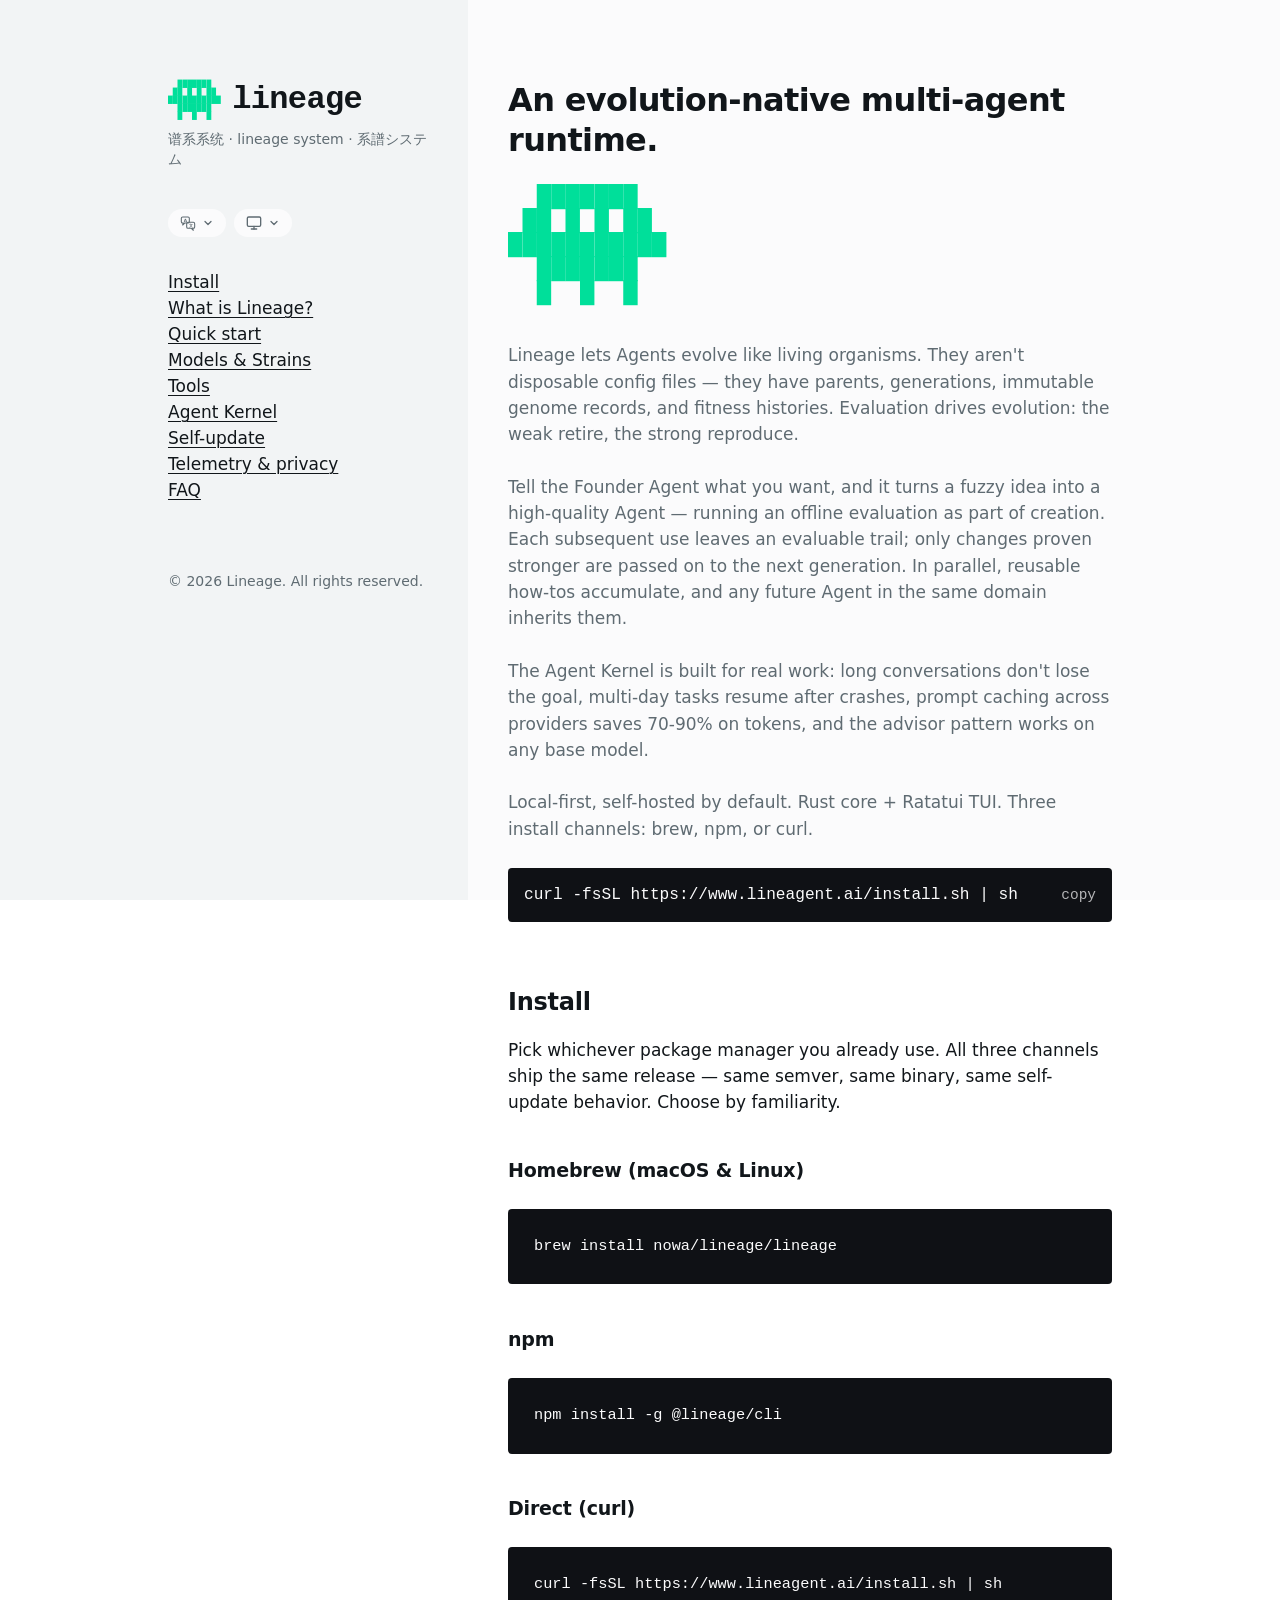
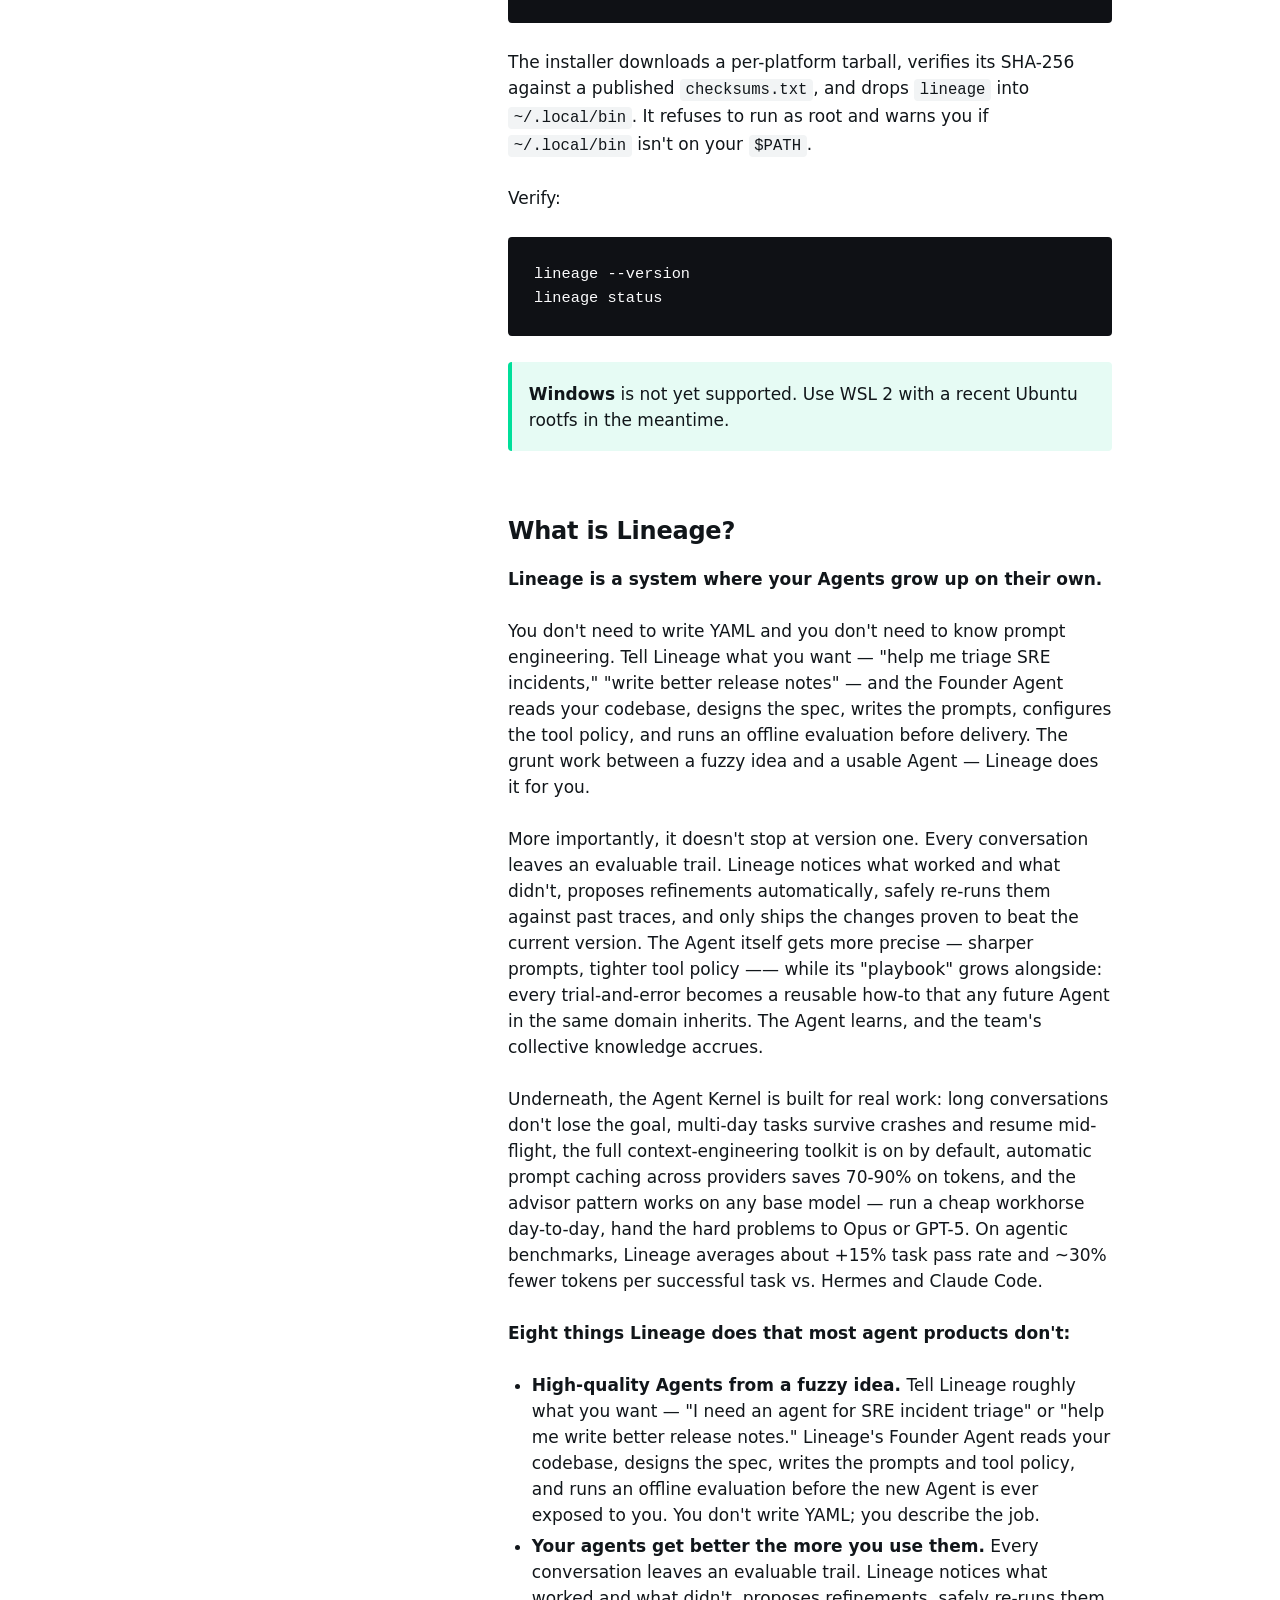
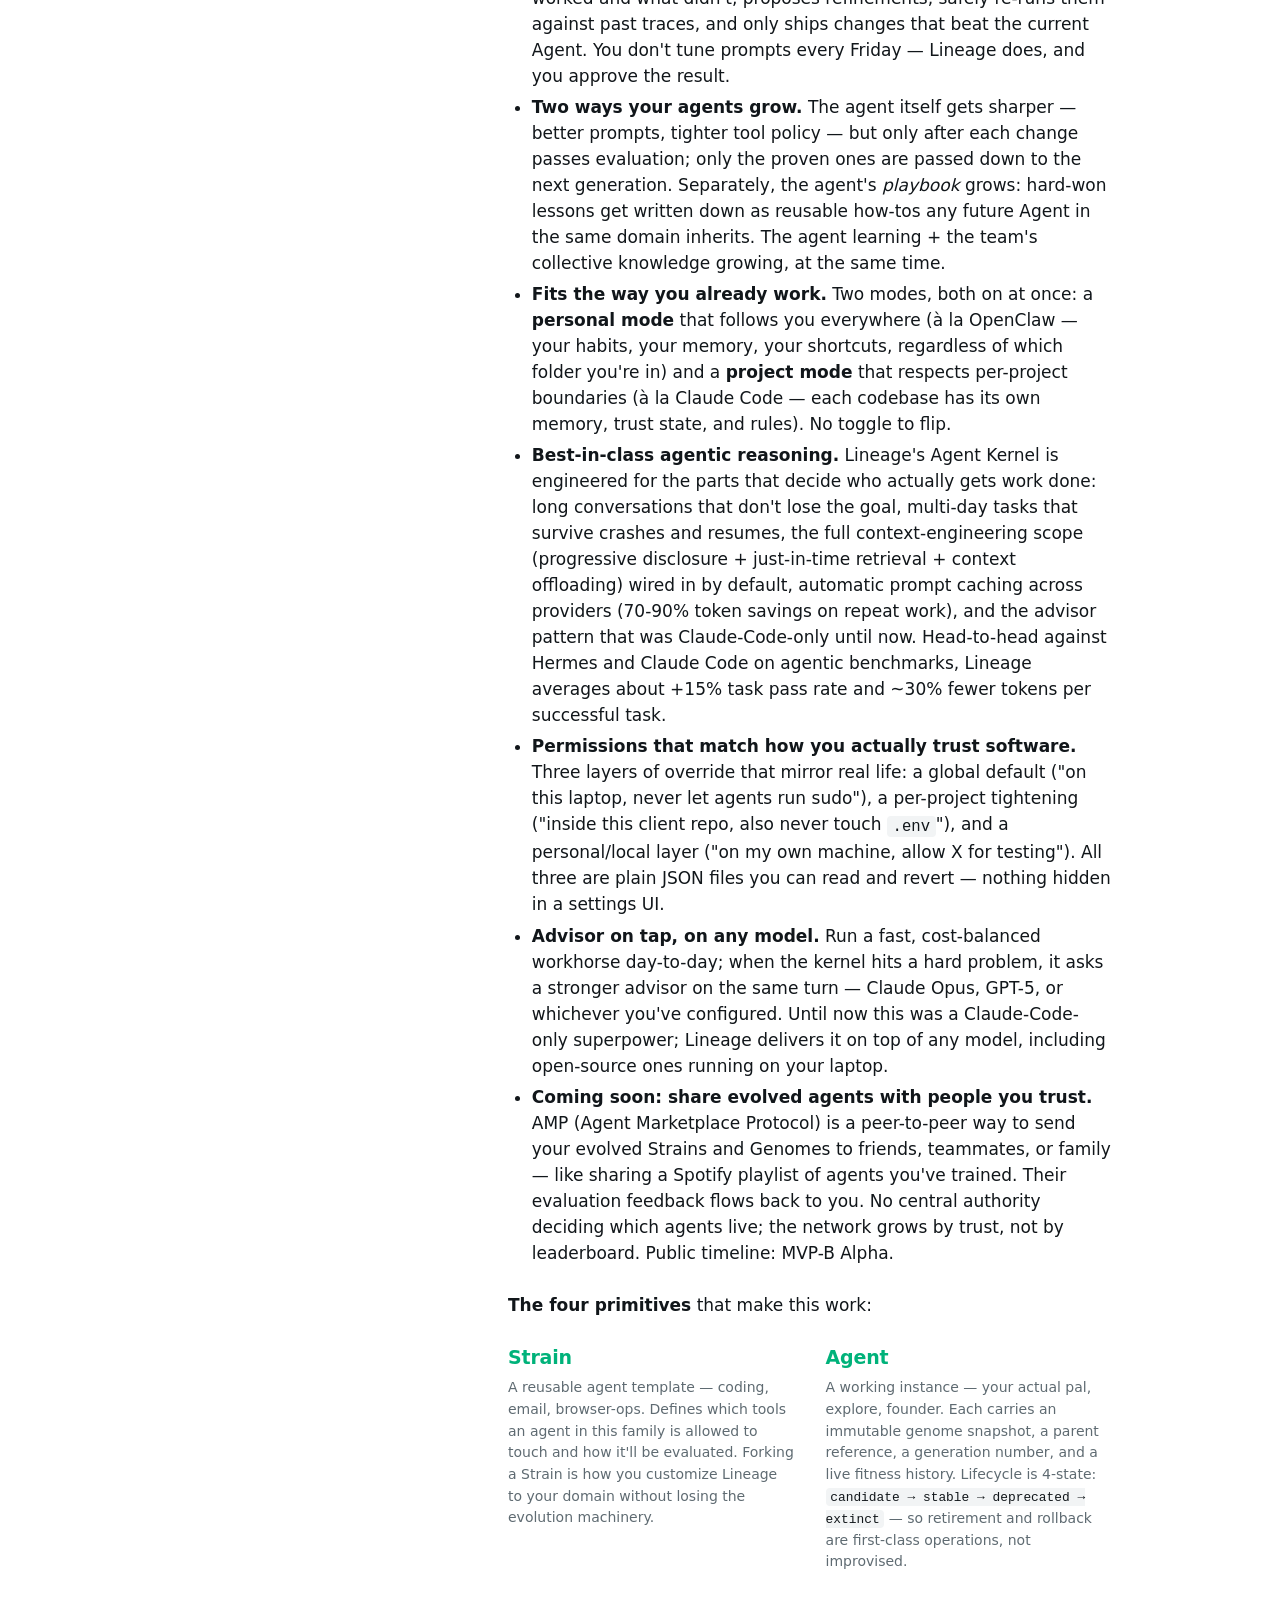
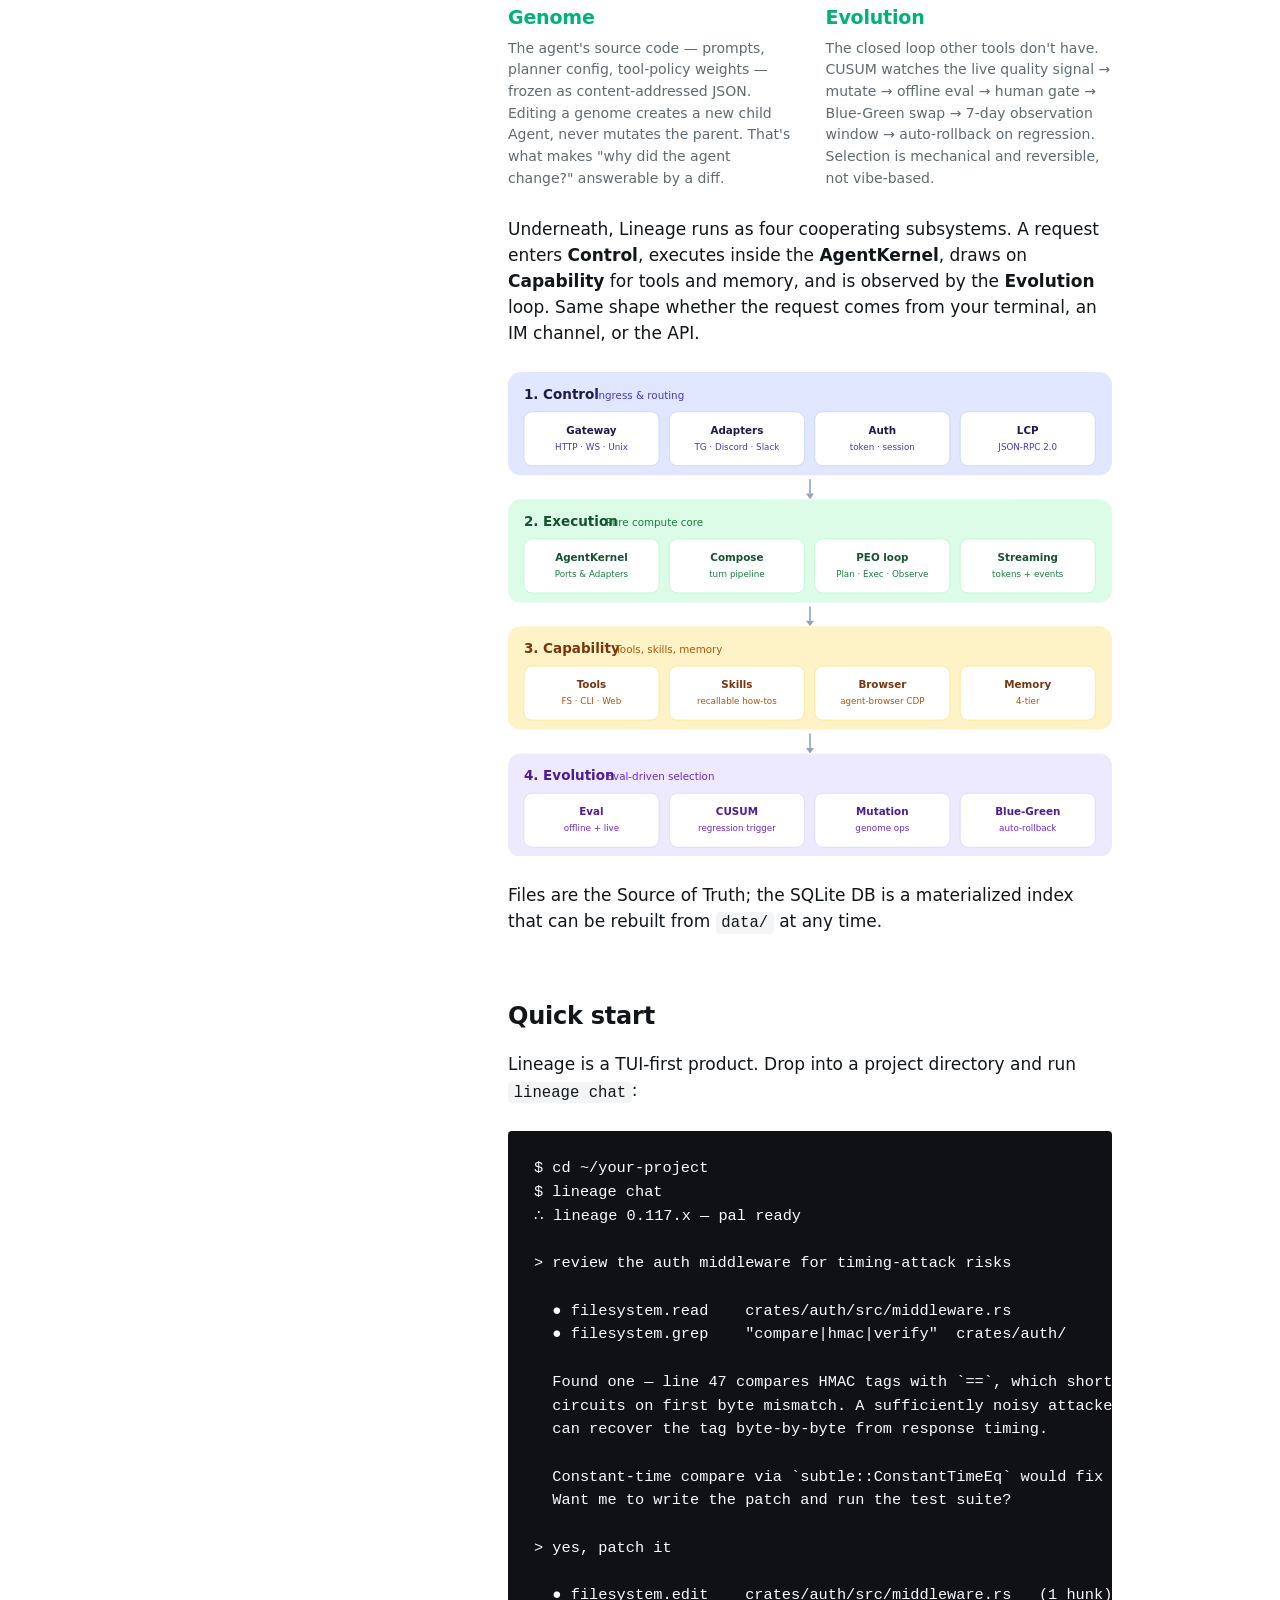
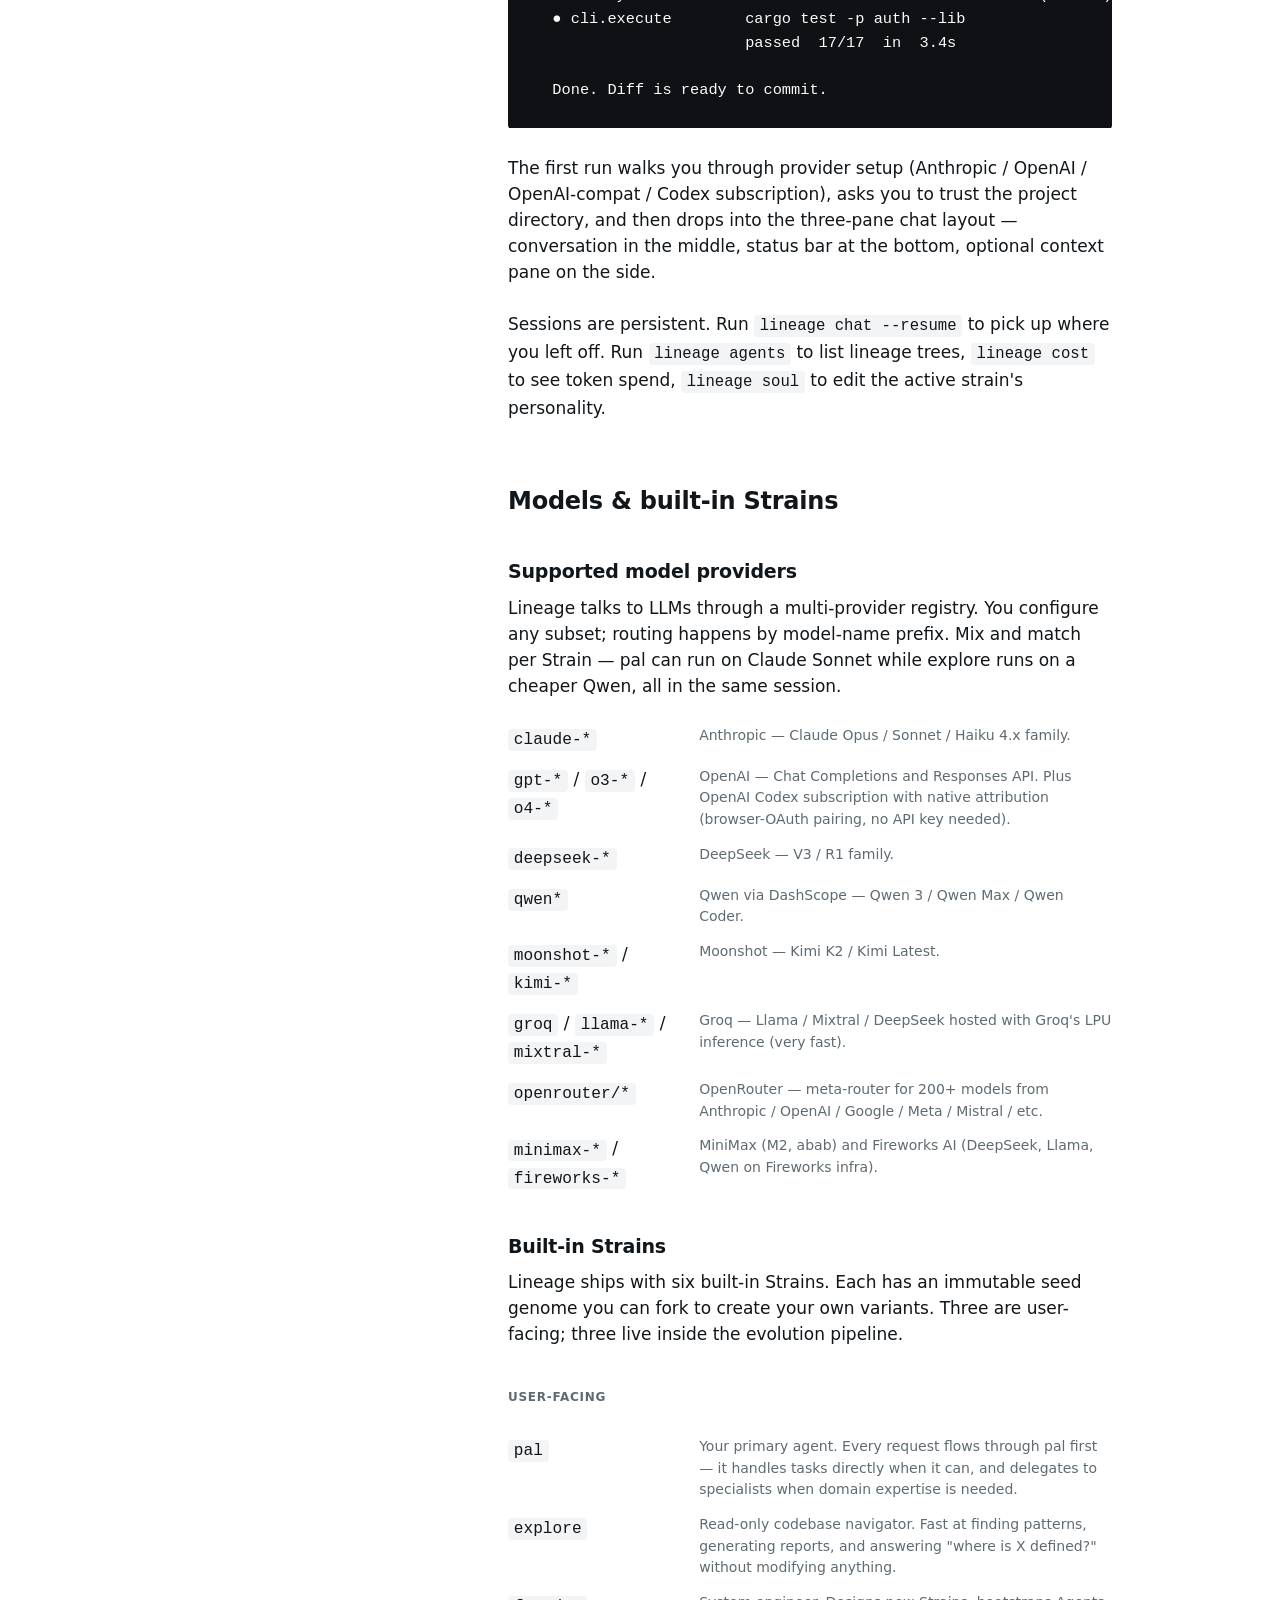
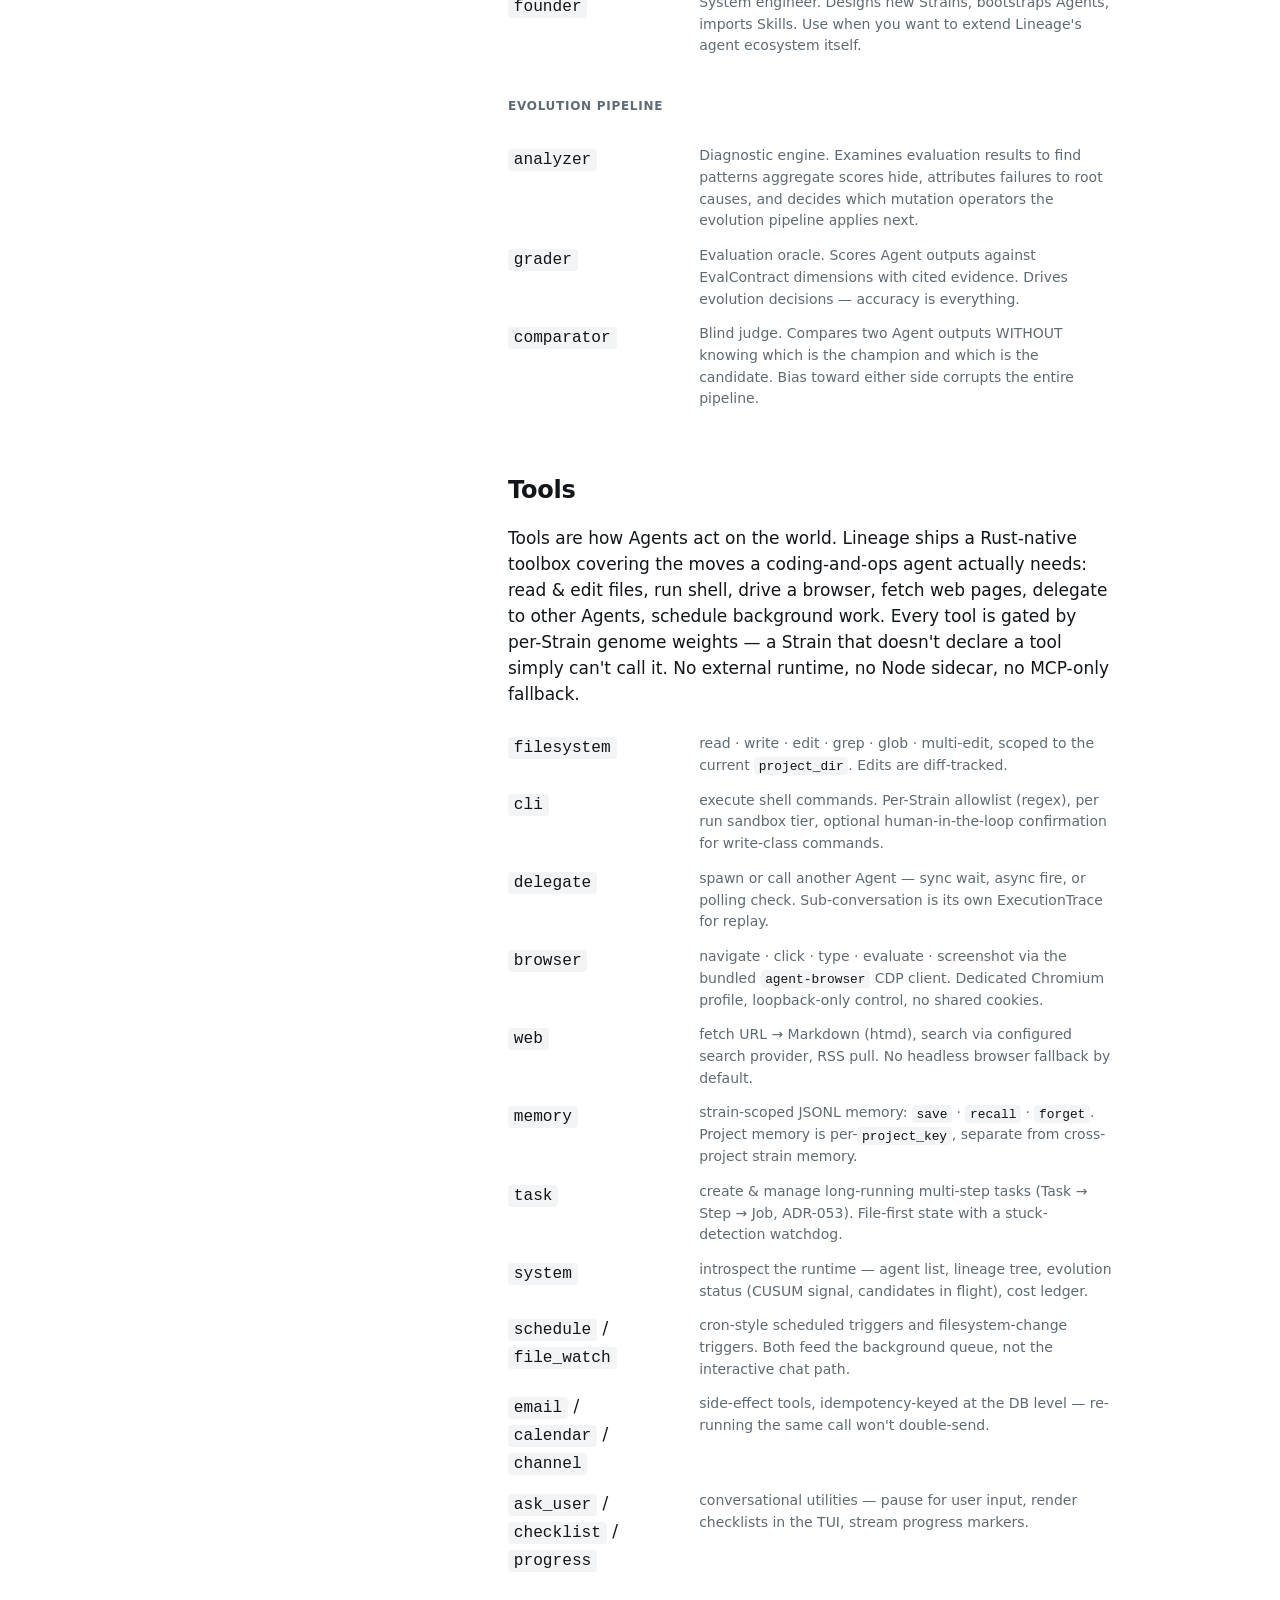
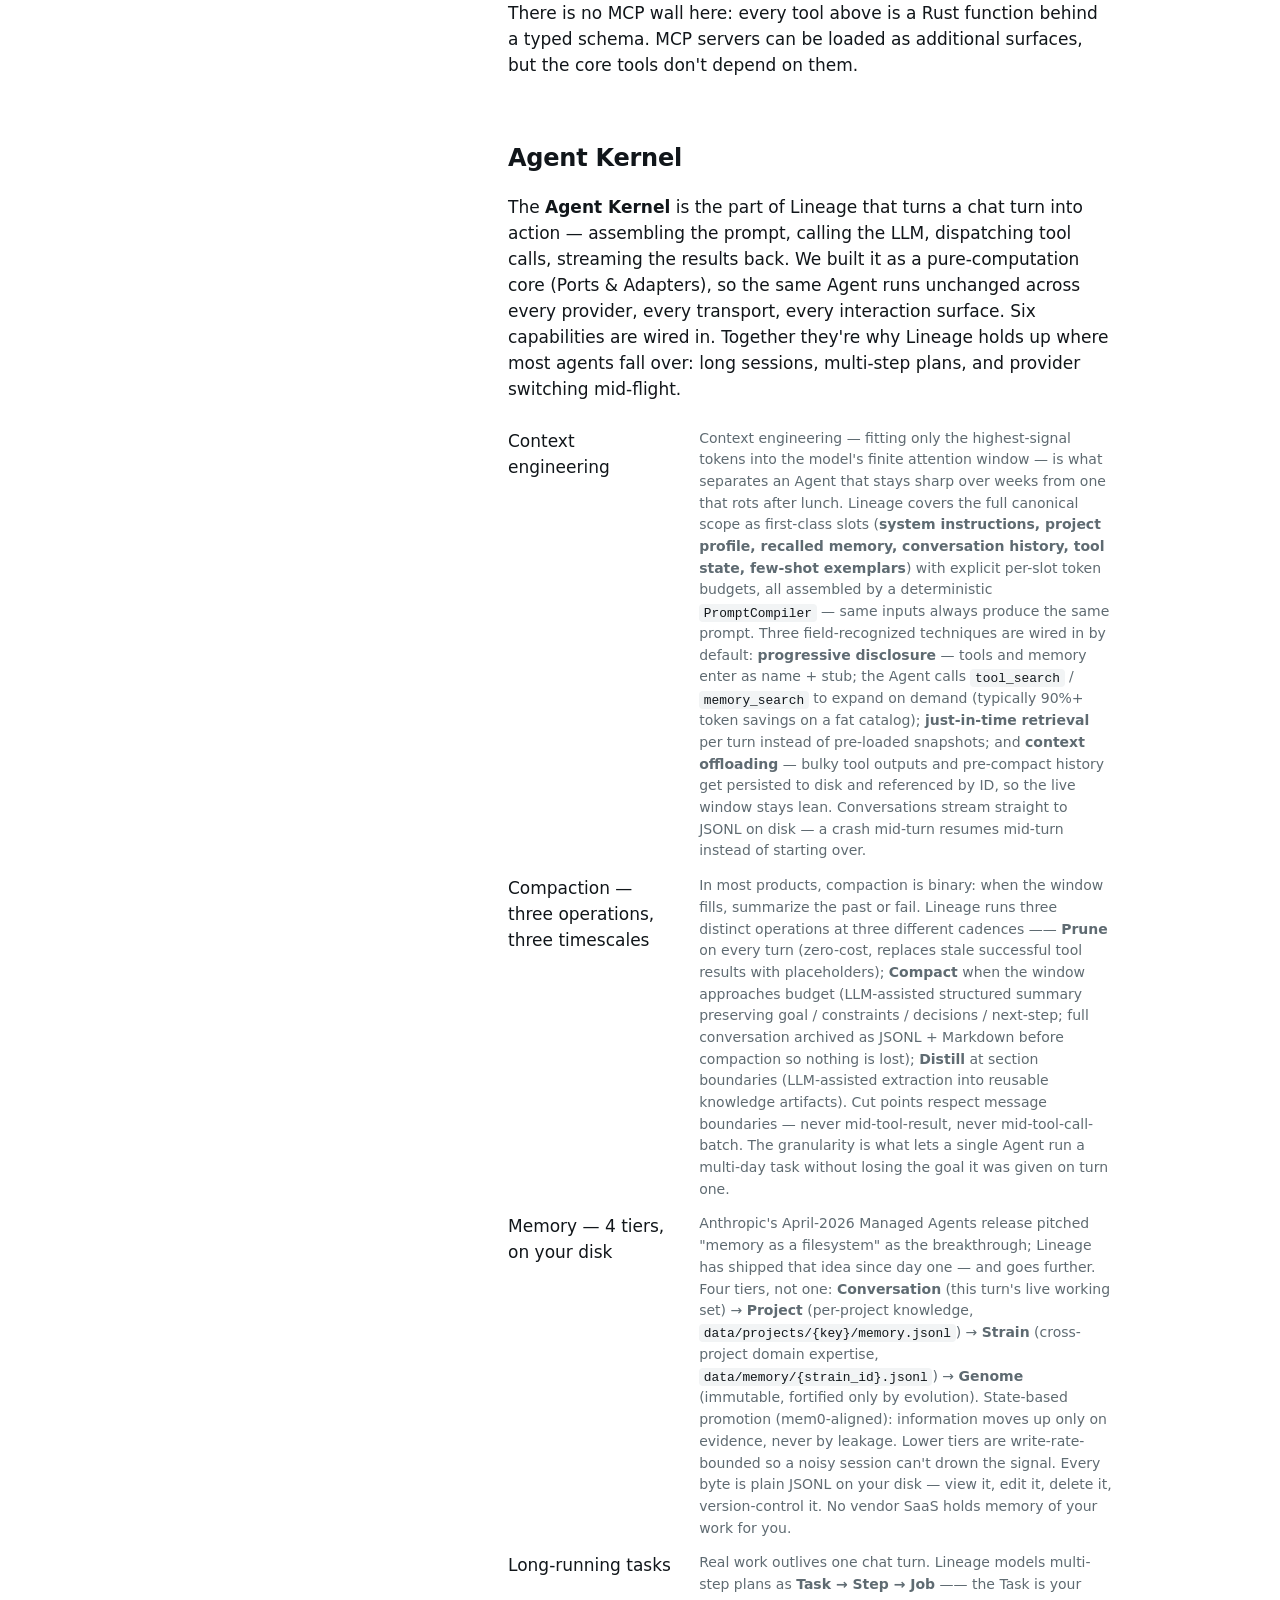
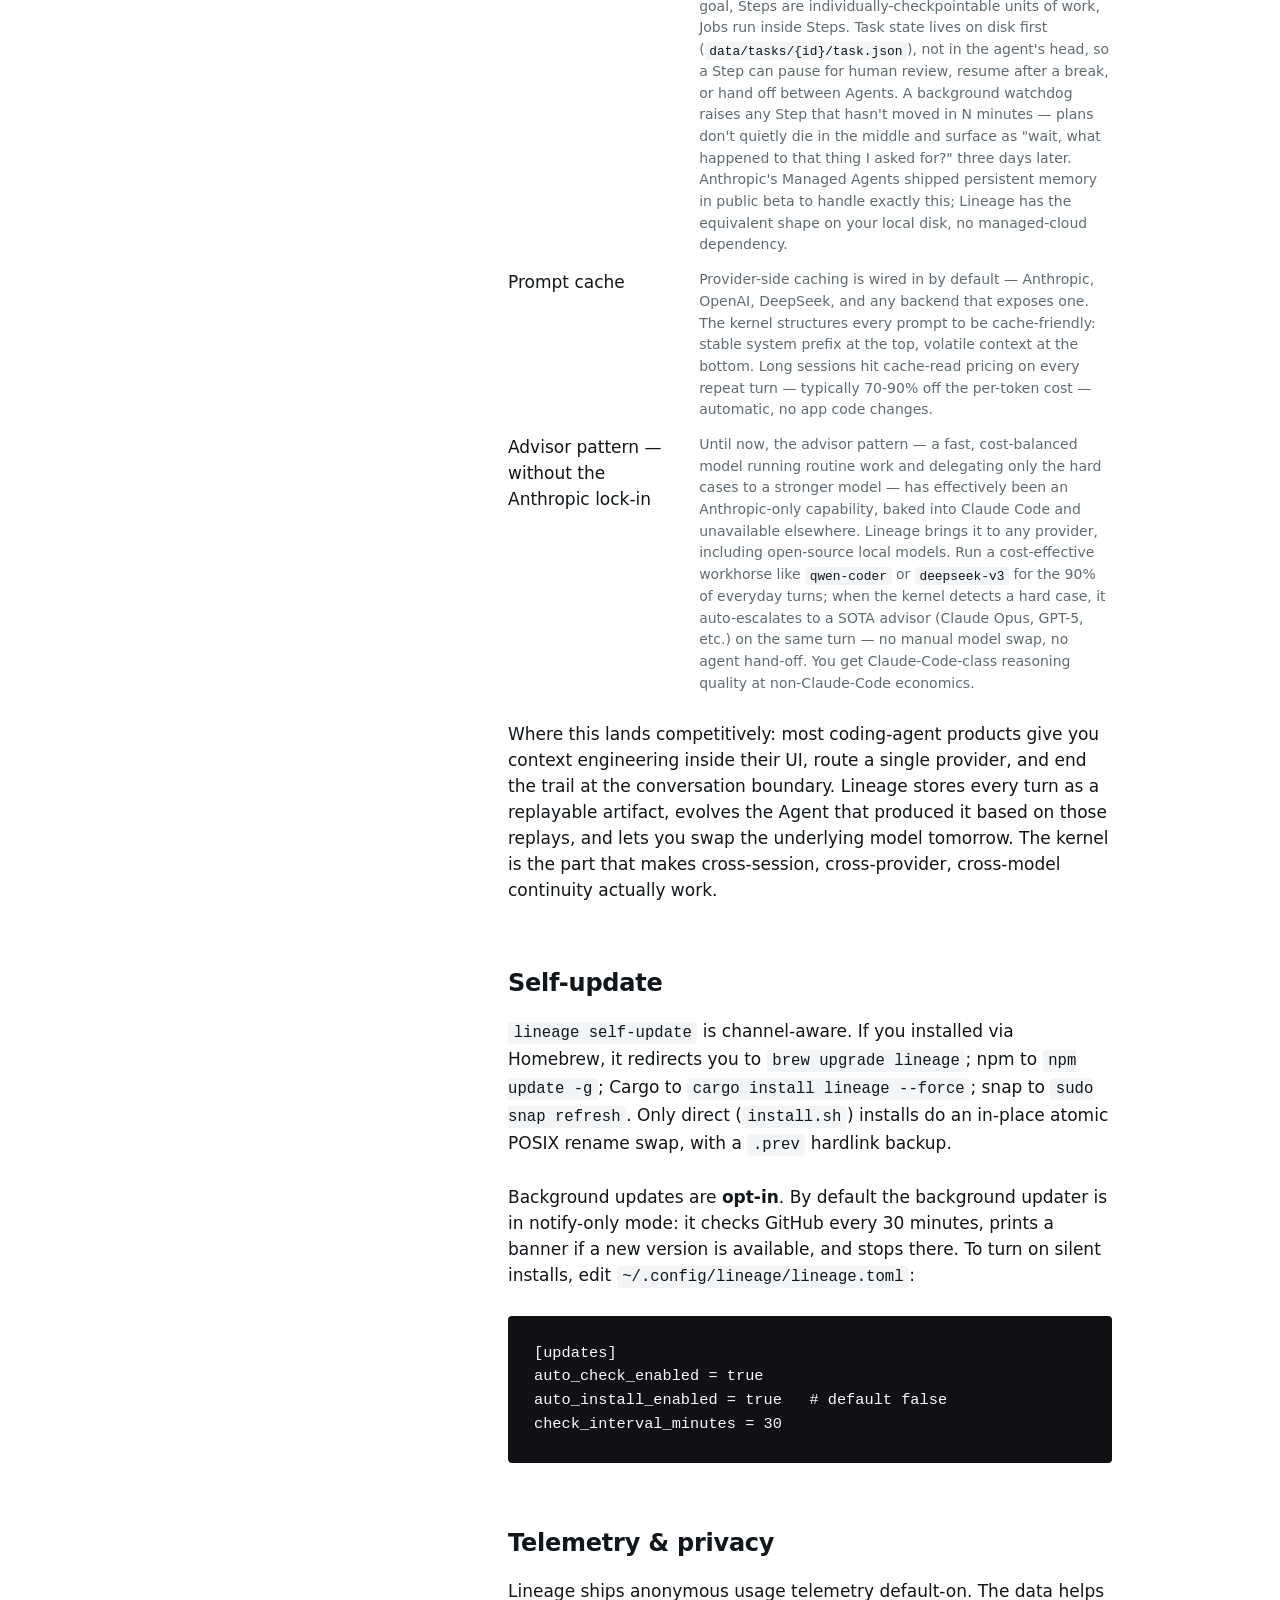
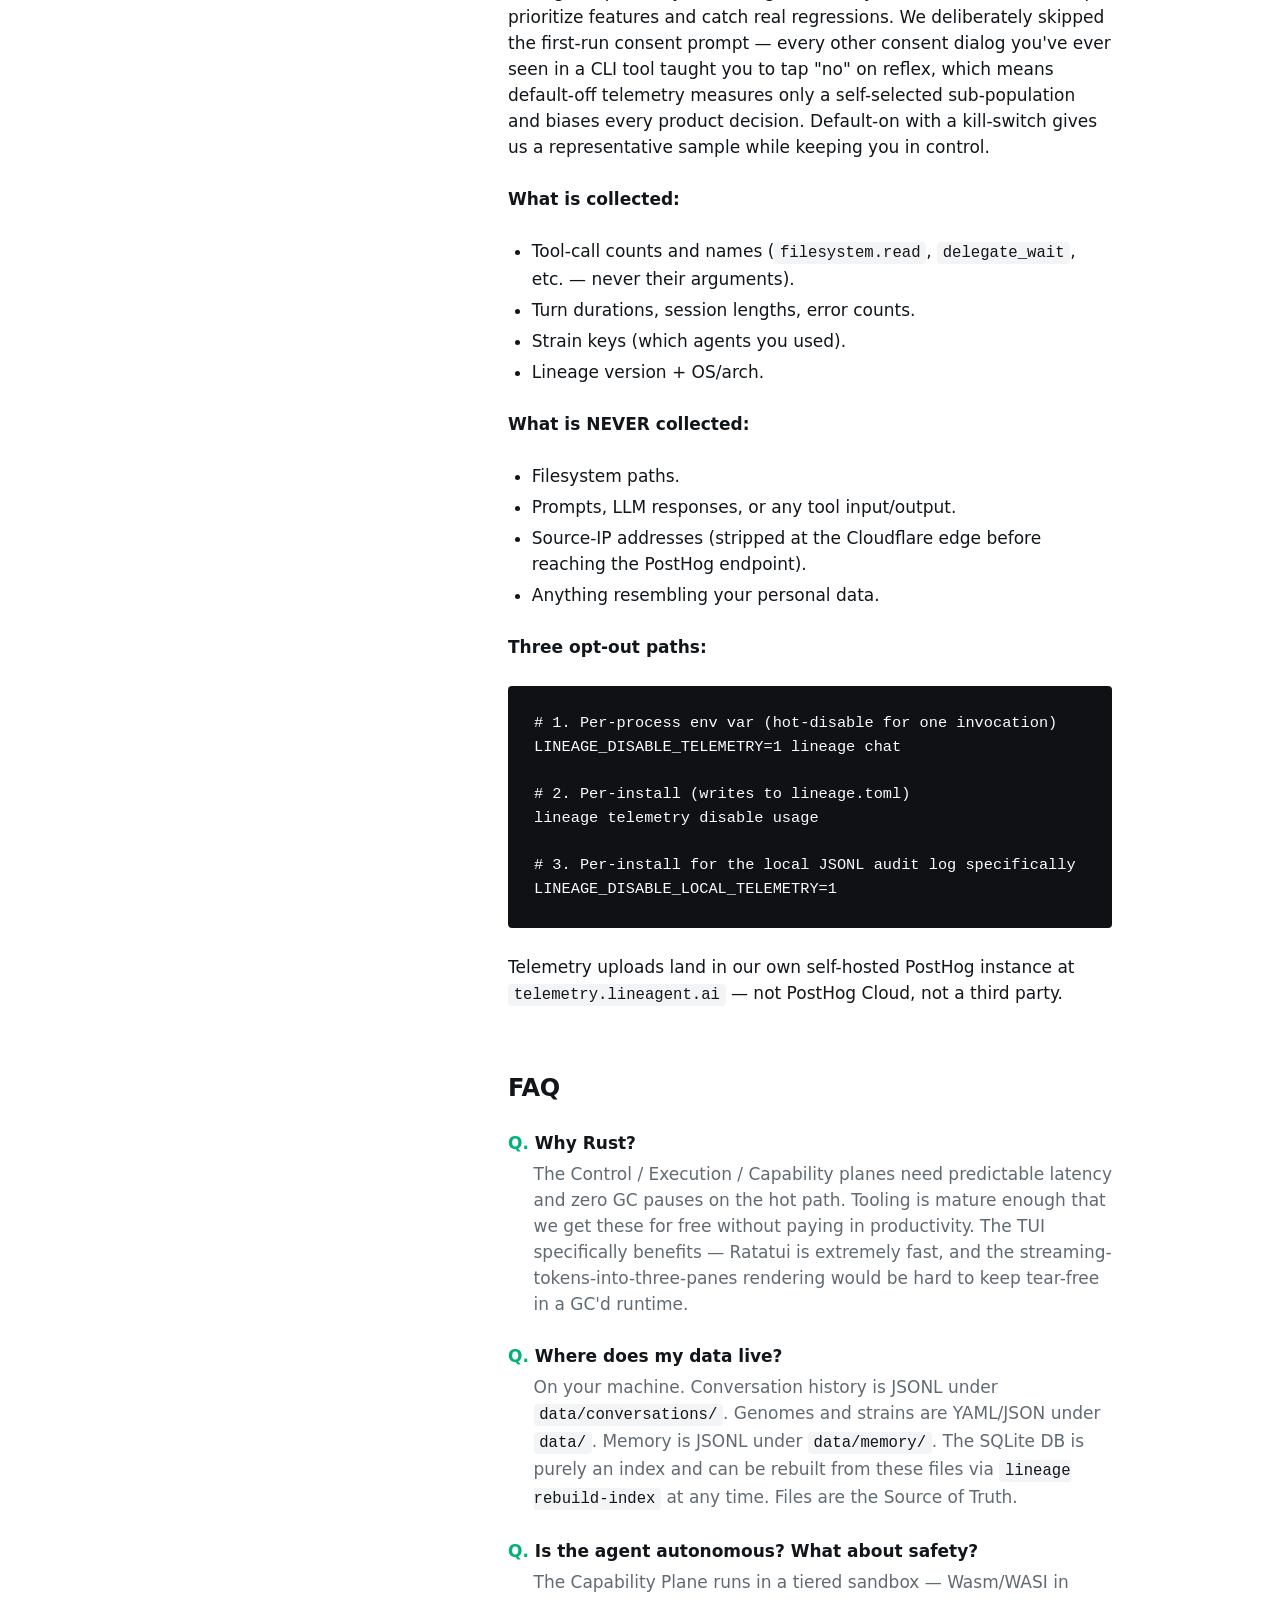
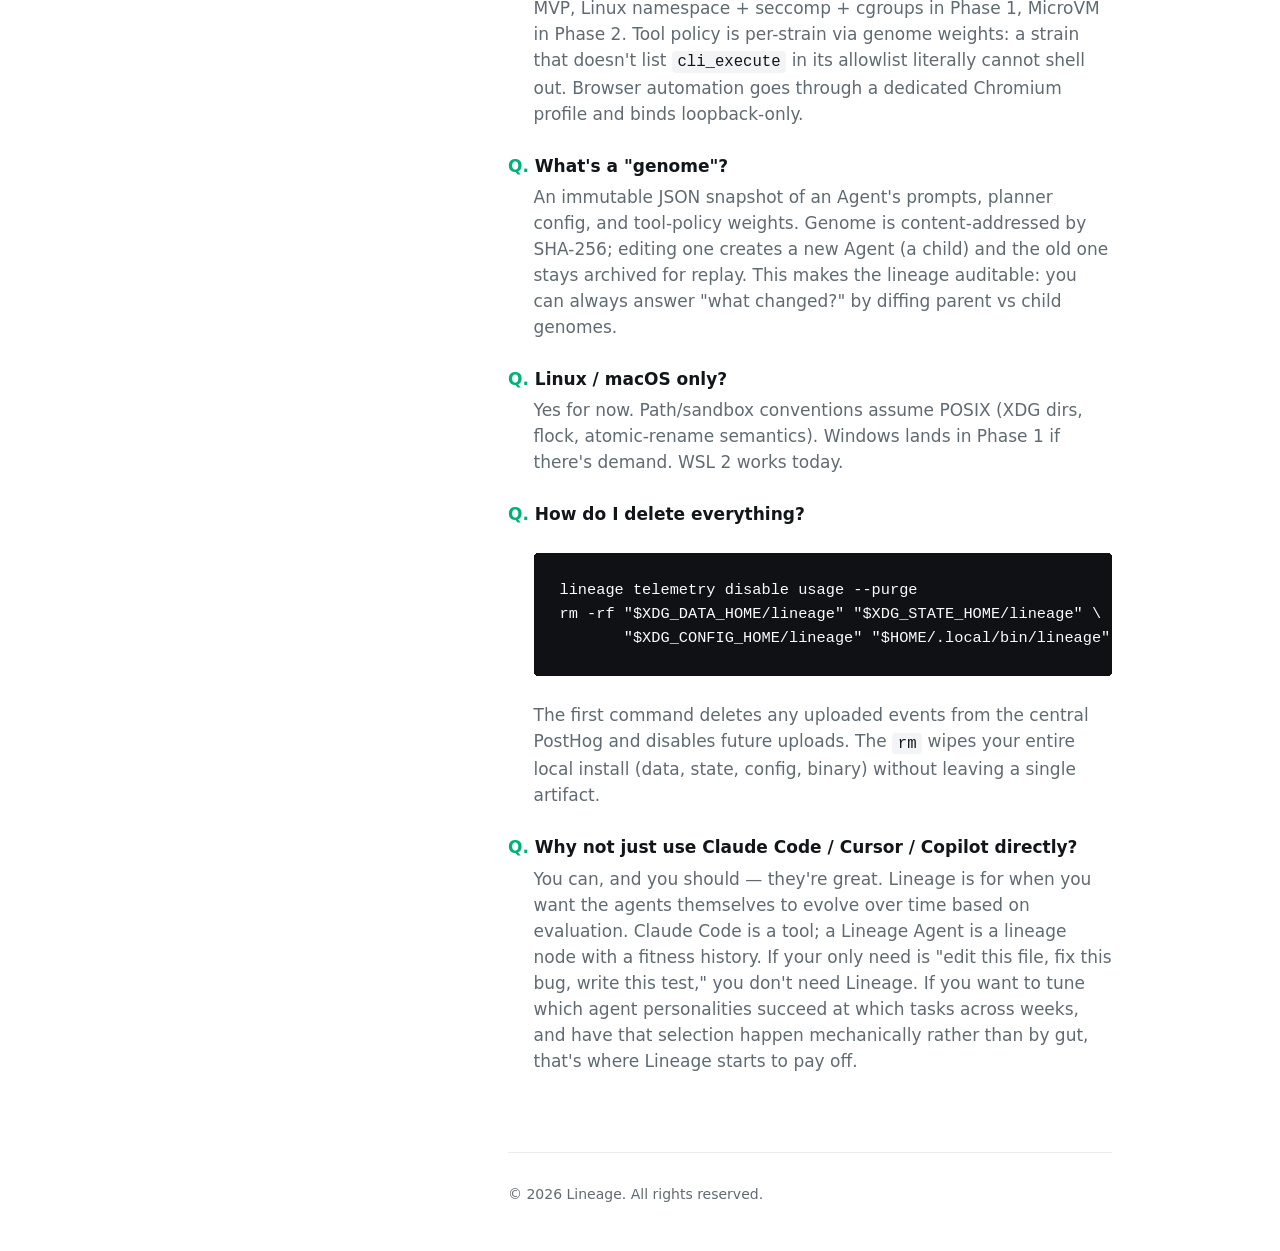
==== commit e190fee6: "fix(landing): root-relative asset paths so /zh/ and /ja/ load CSS The previous build emitted relativ" ====
--- a/ja/index.html
+++ b/ja/index.html
@@ -30,8 +30,8 @@
     <title>Lineage — Self-Hosted Multi-Agent Runtime in Rust</title>
     <meta name="description" content="Self-hosted multi-agent runtime where Agents evolve over time. Founder Agent designs from fuzzy ideas. Rust core, 9 LLM providers, local-first, files on disk.">
 
-    <link rel="icon" href="favicon.svg" type="image/svg+xml">
-    <link rel="stylesheet" href="style.css">
+    <link rel="icon" href="/favicon.svg" type="image/svg+xml">
+    <link rel="stylesheet" href="/style.css">
 
     <!-- Canonical URL — content lives at the root regardless of the
          active language (trilingual gating happens client-side). -->
--- a/style.css
+++ b/style.css
@@ -0,0 +1,1023 @@
+/*
+ * Lineage landing site (www.lineagent.ai)
+ *
+ * Structure modeled on toltec-dev.org (sticky-sidebar + single-column main,
+ * single-page anchor nav, dense text-first layout, no hero billboards).
+ *
+ * Visual identity differs:
+ *   - Brand color: mint #00DF9A (Lineage canonical, see crates/lineage/src/tui/theme.rs)
+ *     Toltec uses warm amber #e09e53. We swap for Lineage's color and
+ *     keep the rest of the type/spacing system close to Toltec's
+ *     calm-readable defaults.
+ *   - Typography: sans-serif body (system stack) + monospace for code,
+ *     ASCII brand mark, and product/binary-name chips. Reinforces the
+ *     CLI-native identity without making prose hard to read.
+ *   - Borderless aesthetic: per Lineage TUI rule (no bordered/boxed
+ *     widgets — see CLAUDE.md memory feedback_no_borders), boxes here
+ *     are differentiated by background tint and spacing rather than
+ *     stroke. Code blocks and the sidebar use bg tint, never borders.
+ */
+
+*, *::before, *::after { box-sizing: border-box; }
+
+/* ── Trilingual gating ──────────────────────────────────────────────
+ * Per-element `lang` attribute is the single switch. The active
+ * language is set on `<html lang="...">` at runtime by the JS in
+ * index.html (URL hash → localStorage → navigator.language → "en").
+ *
+ * Rule: hide any element with a `lang` attribute that doesn't match
+ * the document language. The lang switcher buttons themselves are
+ * exempt (`.lang-switcher [lang]`) so all three buttons stay visible.
+ * Element types that carry literal language content but no translation
+ * (e.g. <code>, <pre> in command examples) deliberately omit `lang=`,
+ * so they show in every mode.
+ */
+:root[lang="en"] [lang]:not([lang="en"]):not(.lang-switcher *):not(.lang-switcher) { display: none; }
+:root[lang="zh"] [lang]:not([lang="zh"]):not(.lang-switcher *):not(.lang-switcher) { display: none; }
+:root[lang="ja"] [lang]:not([lang="ja"]):not(.lang-switcher *):not(.lang-switcher) { display: none; }
+
+:root {
+    /* ── Scaling ───────────────────────────────────────────────────
+     * Toltec's trick: the entire page can scale up on big monitors
+     * via media queries at the bottom of this file. Default 1.
+     */
+    --scaling: 1;
+
+    /* ── Fonts ──────────────────────────────────────────────────────
+     * Sans stack includes CJK fallbacks AFTER the Latin choices so
+     * mixed-language content (e.g. an English paragraph that mentions
+     * 谱系) picks Latin font for ASCII glyphs and an OS-native CJK
+     * font for the kanji/hangul/kana glyphs. The CJK fallbacks listed
+     * are the system defaults on each platform — no web-font load
+     * required. Hiragino on macOS, "Microsoft YaHei" on Windows-via-
+     * WSL, "Noto Sans CJK SC/JP" on Linux.
+     *
+     * Mono stack stays Latin-first; CJK in code blocks is rare and
+     * the default mono has acceptable CJK glyphs in modern OS builds.
+     */
+    --font-sans: ui-sans-serif, -apple-system, BlinkMacSystemFont,
+        "Inter", "Helvetica Neue", system-ui,
+        "PingFang SC", "Hiragino Sans GB", "Noto Sans CJK SC",
+        "Microsoft YaHei", "Hiragino Kaku Gothic ProN",
+        "Noto Sans CJK JP", "Yu Gothic UI", sans-serif;
+    --font-mono: ui-monospace, "JetBrains Mono", "SF Mono", Menlo,
+        Monaco, "Cascadia Code", "Source Code Pro", monospace;
+
+    /* ── Brand (light mode) ─────────────────────────────────────────
+     * Brand primary is fixed across modes — it's the canonical
+     * Lineage mark color, mirrored from
+     * crates/lineage/src/tui/theme.rs::ACCENT_BRAND = RGB(0, 223, 154).
+     * `-strong` darkens for AA contrast on light bg (used for links).
+     * `-soft` is a 95%-tint for subtle highlight backgrounds.
+     */
+    --brand: #00DF9A;
+    --brand-strong: #00B27A;        /* link color on light bg, hover for dark bg */
+    --brand-soft: #E6FBF4;          /* light tint for callout backgrounds */
+
+    /* ── Neutrals (light mode default) ─────────────────────────────
+     * Cool grays — keeps the mint accent crisp without
+     * the warm-cream interaction Toltec gets with amber.
+     */
+    --bg: #FBFBFC;                  /* page background */
+    --bg-dim: #F2F4F5;              /* sidebar background, code chip background */
+    --bg-inv: #0F1115;              /* code-block background (near-black, slight blue) */
+
+    --fg: #11161A;                  /* body text */
+    --fg-dim: #5F6B72;              /* secondary / metadata text */
+    --fg-inv: #FBFBFC;              /* text on dark bg */
+
+    --border: transparent;          /* per no-borders policy; keep as token for opt-in usage */
+    --hairline: rgba(17, 22, 26, 0.08); /* used only for the rare necessary divider */
+
+    /* ── Semantic ───────────────────────────────────────────────── */
+    --link: var(--brand-strong);
+    --link-hover: #008F61;
+    --code-fg: var(--fg);
+    --code-bg: var(--bg-dim);
+
+    /* ── Type scale ─────────────────────────────────────────────── */
+    --text-size: calc(var(--scaling) * 17px);
+    --text-height: calc(var(--scaling) * 26px);
+    --h3-size: calc(var(--scaling) * 19px);
+    --h3-height: calc(var(--scaling) * 26px);
+    --h2-size: calc(var(--scaling) * 24px);
+    --h2-height: calc(var(--scaling) * 32px);
+    --h1-size: calc(var(--scaling) * 32px);
+    --h1-height: calc(var(--scaling) * 40px);
+    --small-size: calc(var(--scaling) * 14px);
+
+    /* ── Layout ─────────────────────────────────────────────────────
+     * Match Toltec exactly: 1024 page width, 260 sidebar, 40 spacing.
+     * Content width = 1024 - 260 - 4*40 = 604px. */
+    --page-width: calc(var(--scaling) * 1024px);
+    --sidebar-width: calc(var(--scaling) * 260px);
+    --page-spacing: calc(var(--scaling) * 40px);
+    --content-width: calc(var(--page-width)
+        - var(--sidebar-width) - 4 * var(--page-spacing));
+
+    /* Used by the html-level split-background gradient (sidebar tint
+     * extends to the page edge on wide screens, like Toltec). */
+    --sidebar-seam: calc(50% - var(--page-width) / 2
+        + var(--sidebar-width) + 2 * var(--page-spacing));
+
+    --transition: 0.15s ease-out;
+    --radius: calc(var(--scaling) * 4px);
+}
+
+/* ── Dark mode ──────────────────────────────────────────────────── */
+:root[data-theme="dark"] {
+    --bg: #0F1115;
+        --bg-dim: #15181D;          /* sidebar, slightly lighter than page */
+        --bg-inv: #FBFBFC;
+
+        --fg: #E1E5E8;
+        --fg-dim: #8A9298;
+        --fg-inv: #11161A;
+
+        --hairline: rgba(225, 229, 232, 0.08);
+
+        --code-fg: var(--fg);
+        --code-bg: #1A1E24;          /* slightly raised from sidebar */
+
+        /* Brand pops on dark bg — use full saturation, not -strong */
+        --link: var(--brand);
+        --link-hover: #5DEABF;
+}
+
+/* ── Reset / base ───────────────────────────────────────────────── */
+html {
+    font-size: var(--text-size);
+    line-height: var(--text-height);
+    font-family: var(--font-sans);
+    color: var(--fg);
+    scroll-behavior: smooth;
+
+    /* Toltec-style split background: sidebar tint extends to page edge
+     * on wide screens. On narrow screens we revert to a single bg
+     * (see @media at bottom). */
+    background: linear-gradient(
+        to right,
+        var(--bg-dim) 0,
+        var(--bg-dim) var(--sidebar-seam),
+        var(--bg) var(--sidebar-seam),
+        var(--bg) 100%
+    );
+    background-attachment: fixed;
+}
+
+@media (prefers-reduced-motion: reduce) {
+    html { scroll-behavior: auto; }
+}
+
+body {
+    margin: 0;
+    display: flex;
+    width: var(--page-width);
+    margin: 0 auto;
+    padding: calc(2 * var(--page-spacing)) 0;
+    flex-direction: row;
+    justify-content: center;
+}
+
+main {
+    flex: 1;
+    min-width: 0;
+    margin: 0 var(--page-spacing);
+    max-width: var(--content-width);
+}
+
+/* ── Sidebar ────────────────────────────────────────────────────── */
+.sidebar {
+    position: sticky;
+    top: var(--page-spacing);
+    align-self: flex-start;
+    flex: 0 0 var(--sidebar-width);
+    margin: 0 var(--page-spacing);
+}
+
+/* Sidebar header — flex row matching Toltec's `[logo] [sitename]`
+ * shape exactly. Mark (5×11 ASCII pixel art) + sitename align on
+ * the vertical center; the bilingual tagline drops to its own line
+ * underneath the row.
+ *
+ * Sizes target the same visual weight as Toltec's 56px square logo
+ * + 28px h1-size sitename. Our mark is 11 wide × 5 tall so it
+ * naturally renders as a horizontal rectangle; we choose the
+ * font-size such that 5 rows × line-height ≈ 40px (close to
+ * Toltec's 56px but accounting for the ASCII mark's wider footprint
+ * than a square SVG would have). */
+.sidebar-header > a {
+    display: flex;
+    align-items: center;
+    color: inherit;
+    text-decoration: none;
+    margin-bottom: calc(1.5 * var(--text-height));
+    flex-wrap: wrap;            /* tagline drops to row 2 below */
+    column-gap: calc(0.666 * var(--text-size));
+}
+
+/* Brand mark — the 5×11 ASCII pixel art from
+ * crates/lineage/src/tui/theme.rs::LOGO_ROWS. Rendered as <pre> so
+ * column alignment survives whatever monospace font the OS picks.
+ * Background transparent (override the global <pre> dark bg rule).
+ * Padding zeroed: this is a glyph, not a code listing. */
+.sidebar-mark {
+    font-family: var(--font-mono);
+    color: var(--brand);
+    background: transparent;
+    font-weight: bold;
+    font-size: calc(var(--scaling) * 8px);
+    line-height: calc(var(--scaling) * 8px);
+    letter-spacing: 0;
+    margin: 0;
+    padding: 0;
+    border-radius: 0;
+    overflow: visible;
+    white-space: pre;
+    user-select: none;
+    flex: 0 0 auto;
+}
+
+.sidebar-sitename {
+    font-family: var(--font-mono);
+    font-size: var(--h1-size);
+    line-height: calc(5 * var(--scaling) * 8px);   /* match mark height */
+    font-weight: bold;
+    letter-spacing: -0.02em;
+    color: var(--fg);
+    flex: 0 0 auto;
+}
+
+/* Tagline drops to its own row via `flex-basis: 100%`. Spans the
+ * full sidebar width so the trilingual signature reads cleanly. */
+.sidebar-tagline {
+    display: block;
+    flex-basis: 100%;
+    font-size: var(--small-size);
+    color: var(--fg-dim);
+    margin-top: calc(0.4 * var(--text-height));
+    line-height: 1.4;
+}
+
+/* Sidebar nav — Toltec style: body-sized sans-serif text, classical
+ * underlined links, no chrome. Each item on its own line with
+ * line-height = text-height so spacing matches the rest of the
+ * page's vertical rhythm. */
+.sidebar-nav ul {
+    margin: 0;
+    padding: 0;
+    list-style: none;
+}
+
+.sidebar-nav li {
+    margin: 0;
+    font-family: var(--font-sans);
+    font-size: var(--text-size);
+    line-height: var(--text-height);
+}
+
+.sidebar-nav a {
+    color: var(--fg);
+    text-decoration: underline;
+    text-decoration-thickness: 0.05rem;
+    text-underline-offset: 0.18rem;
+    transition: text-decoration-thickness var(--transition);
+}
+
+.sidebar-nav a:hover {
+    text-decoration-thickness: 0.1rem;
+    color: var(--fg);
+}
+
+.sidebar-footer {
+    margin-top: calc(2.5 * var(--text-height));
+    font-size: var(--small-size);
+    color: var(--fg-dim);
+}
+
+.sidebar-footer p { margin: calc(0.3 * var(--text-height)) 0; }
+
+/* ── Headings ───────────────────────────────────────────────────── */
+h1, h2, h3 {
+    font-family: var(--font-sans);
+    font-weight: bold;
+    color: var(--fg);
+    letter-spacing: -0.01em;
+}
+
+h1 {
+    font-size: var(--h1-size);
+    line-height: var(--h1-height);
+    margin: 0 0 var(--h1-height) 0;
+}
+
+h2 {
+    font-size: var(--h2-size);
+    line-height: var(--h2-height);
+    margin: calc(2 * var(--h2-height)) 0 calc(0.6 * var(--h2-height)) 0;
+}
+
+h3 {
+    font-size: var(--h3-size);
+    line-height: var(--h3-height);
+    margin: calc(1.6 * var(--h3-height)) 0 calc(0.4 * var(--h3-height)) 0;
+}
+
+/* Anchor link icon — Toltec pattern. Hidden by default, revealed
+ * on hover. */
+.headerlink {
+    margin-left: 0.5em;
+    color: var(--fg-dim);
+    text-decoration: none;
+    opacity: 0;
+    transition: opacity var(--transition);
+}
+h1:hover .headerlink, h2:hover .headerlink, h3:hover .headerlink {
+    opacity: 1;
+}
+
+/* ── Body text ──────────────────────────────────────────────────── */
+p { margin: 0 0 var(--text-height) 0; }
+
+a {
+    color: var(--link);
+    text-decoration-thickness: 0.05rem;
+    text-underline-offset: 0.18rem;
+    transition: color var(--transition);
+}
+
+a:hover {
+    color: var(--link-hover);
+    text-decoration-thickness: 0.1rem;
+}
+
+ul, ol { margin: 0 0 var(--text-height) 1.4em; padding: 0; }
+li { margin: 0.3em 0; }
+
+dl { margin: 0 0 var(--text-height) 0; }
+dt { font-weight: bold; margin-top: var(--text-height); }
+dd { margin: 0 0 calc(0.5 * var(--text-height)) 0; }
+
+/* ── Code ───────────────────────────────────────────────────────── */
+code {
+    font-family: var(--font-mono);
+    font-size: 0.92em;
+    background: var(--code-bg);
+    color: var(--code-fg);
+    padding: 0.12em 0.36em;
+    border-radius: var(--radius);
+}
+
+pre {
+    font-family: var(--font-mono);
+    font-size: 0.9rem;
+    line-height: 1.55;
+    background: var(--bg-inv);
+    color: var(--fg-inv);
+    padding: var(--text-height);
+    margin: var(--text-height) 0;
+    border-radius: var(--radius);
+    overflow-x: auto;
+    /* Ensure code inside <pre> doesn't get the inline chip background. */
+}
+
+pre code {
+    background: transparent;
+    color: inherit;
+    padding: 0;
+    border-radius: 0;
+    font-size: inherit;
+}
+
+/* ── Hero block ─────────────────────────────────────────────────────
+ * Order: tagline (h1) first, then the brand mark below, then the
+ * supporting prose paragraphs. Title-first ordering matches the
+ * Toltec pattern (their h1 reads "Home" before the logo image
+ * appears in-section). */
+.hero {
+    margin: 0 0 calc(2 * var(--text-height)) 0;
+}
+
+.hero-tagline {
+    font-size: var(--h1-size);
+    line-height: var(--h1-height);
+    color: var(--fg);
+    margin: 0 0 var(--text-height) 0;
+    font-weight: bold;
+    letter-spacing: -0.02em;
+}
+
+/* The 5×11 ASCII brand mark, sized so 5 rows have similar visual
+ * weight to a Toltec-equivalent SVG logo (~120-140px tall). Sits
+ * directly under the tagline. White-space: pre + monospace +
+ * letter-spacing 0 preserves the pixel-grid alignment.
+ *
+ * Background transparent (override the global <pre> dark bg rule).
+ * Padding zeroed: glyph, not a code listing. */
+.hero-mark {
+    font-family: var(--font-mono);
+    color: var(--brand);
+    background: transparent;
+    font-weight: bold;
+    font-size: calc(var(--scaling) * 24px);
+    line-height: calc(var(--scaling) * 24px);
+    letter-spacing: 0;
+    margin: 0 0 calc(1.4 * var(--text-height)) 0;
+    padding: 0;
+    border-radius: 0;
+    overflow: visible;
+    white-space: pre;
+    user-select: none;
+}
+
+.hero-sub {
+    color: var(--fg-dim);
+    margin-bottom: var(--text-height);
+    line-height: 1.55;
+}
+
+/* ── Install command bar (one-line copy-paste) ─────────────────── */
+.install-line {
+    display: flex;
+    align-items: stretch;
+    background: var(--bg-inv);
+    border-radius: var(--radius);
+    overflow: hidden;
+    margin: var(--text-height) 0;
+}
+
+.install-line code {
+    flex: 1;
+    background: transparent;
+    color: var(--fg-inv);
+    padding: 14px 16px;
+    font-size: 0.95rem;
+    user-select: all;
+    overflow-x: auto;
+}
+
+.install-line .copy-btn {
+    background: transparent;
+    color: var(--fg-inv);
+    border: 0;
+    padding: 0 16px;
+    font-family: var(--font-mono);
+    font-size: 0.85rem;
+    cursor: pointer;
+    opacity: 0.7;
+    transition: opacity var(--transition);
+}
+
+.install-line .copy-btn:hover { opacity: 1; }
+
+/* ── Buttons ────────────────────────────────────────────────────── */
+.button {
+    display: inline-block;
+    background: var(--brand);
+    color: #00362A;                /* dark-mint text on bright-mint bg for AA contrast */
+    text-decoration: none;
+    padding: 0.6rem 1.2rem;
+    border-radius: var(--radius);
+    font-weight: 600;
+    transition: background var(--transition);
+}
+
+.button:hover {
+    background: var(--brand-strong);
+    color: #FBFBFC;
+}
+
+.button--ghost {
+    background: transparent;
+    color: var(--fg);
+    box-shadow: inset 0 0 0 1px var(--hairline);
+}
+
+.button--ghost:hover {
+    background: var(--bg-dim);
+    color: var(--fg);
+}
+
+/* ── Concept grid (Strain / Agent / Genome / Evolution) ──────── */
+.concept-grid {
+    display: grid;
+    grid-template-columns: 1fr 1fr;
+    gap: calc(1.2 * var(--text-height));
+    margin: var(--text-height) 0;
+}
+
+.concept-grid h3 {
+    margin-top: 0;
+    margin-bottom: 0.4em;
+    color: var(--brand-strong);
+}
+
+:root[data-theme="dark"] .concept-grid h3 {
+    color: var(--brand);
+}
+
+.concept-grid p {
+    margin: 0;
+    color: var(--fg-dim);
+    font-size: var(--small-size);
+    line-height: 1.55;
+}
+
+/* ── Callouts (notice / warning) ────────────────────────────────
+ * Per no-borders rule: differentiate via background tint + a single
+ * left-edge accent line (4px wide, full container height — earlier
+ * inset-bar variant looked stunted, see review round). overflow:hidden
+ * lets the bar sit flush against the rounded container corners
+ * without poking through them.
+ */
+.callout {
+    background: var(--brand-soft);
+    padding: calc(0.7 * var(--text-height)) var(--text-height);
+    margin: var(--text-height) 0;
+    border-radius: var(--radius);
+    position: relative;
+    padding-left: calc(0.8 * var(--text-height));
+    overflow: hidden;
+}
+
+.callout::before {
+    content: "";
+    position: absolute;
+    left: 0;
+    top: 0;
+    bottom: 0;
+    width: 4px;
+    background: var(--brand);
+}
+
+:root[data-theme="dark"] .callout {
+    background: rgba(0, 223, 154, 0.08);
+        color: var(--fg);
+}
+
+.callout p:last-child { margin-bottom: 0; }
+
+.callout--warn {
+    background: rgba(245, 158, 11, 0.10);
+}
+.callout--warn::before { background: #F59E0B; }
+
+/* ── ASCII architecture diagram ──────────────────────────────────────
+ * Used in the "What is Lineage?" subsystem diagram. Rendered as
+ * <pre> for monospace + box-drawing-char alignment, but transparent
+ * background + zero padding so it reads as a diagram, not a code
+ * block. Smaller font-size than the global pre so the box-drawing
+ * characters stay crisp at the page width. */
+.arch-diagram {
+    font-family: var(--font-mono);
+    background: transparent;
+    color: var(--fg);
+    font-size: calc(var(--scaling) * 11px);
+    line-height: 1.35;
+    padding: 0;
+    margin: var(--text-height) 0;
+    border-radius: 0;
+    overflow-x: auto;
+    white-space: pre;
+}
+
+/* The subsystem name lines render slightly bolder so the boxes
+ * stand out from the connector lines. Uses currentColor + no
+ * extra weight to stay subtle. */
+:root[data-theme="dark"] .arch-diagram {
+    color: var(--fg);
+}
+
+/* ── SVG architecture diagram ───────────────────────────────────────
+ * Vertical-stack layered diagram for the four subsystems. Style
+ * modeled on the user-supplied reference (rounded pastel layer
+ * containers, sub-boxes inside, vertical arrows between layers).
+ * Per-layer hue + fg/bg fill set via class so dark mode can override.
+ */
+.arch-svg {
+    display: block;
+    width: 100%;
+    height: auto;
+    margin: var(--text-height) 0;
+}
+
+/* Light-mode layer fills (pastel) and sub-box treatment. */
+.arch-svg .layer--control    { fill: #E0E7FF; }
+.arch-svg .layer--execution  { fill: #DCFCE7; }
+.arch-svg .layer--capability { fill: #FEF3C7; }
+.arch-svg .layer--evolution  { fill: #EDE9FE; }
+
+.arch-svg .sub--control    { fill: #FFFFFF; stroke: #C7D2FE; }
+.arch-svg .sub--execution  { fill: #FFFFFF; stroke: #BBF7D0; }
+.arch-svg .sub--capability { fill: #FFFFFF; stroke: #FDE68A; }
+.arch-svg .sub--evolution  { fill: #FFFFFF; stroke: #DDD6FE; }
+
+.arch-svg .title--control    { fill: #1E1B4B; }
+.arch-svg .title--execution  { fill: #14532D; }
+.arch-svg .title--capability { fill: #78350F; }
+.arch-svg .title--evolution  { fill: #4C1D95; }
+
+.arch-svg .sub-title--control    { fill: #1E1B4B; }
+.arch-svg .sub-title--execution  { fill: #14532D; }
+.arch-svg .sub-title--capability { fill: #78350F; }
+.arch-svg .sub-title--evolution  { fill: #4C1D95; }
+
+.arch-svg .desc--control    { fill: #4338CA; }
+.arch-svg .desc--execution  { fill: #15803D; }
+.arch-svg .desc--capability { fill: #B45309; }
+.arch-svg .desc--evolution  { fill: #6D28D9; }
+
+.arch-svg .arrow-line { stroke: #94A3B8; stroke-width: 2; fill: none; }
+.arch-svg .arrow-head { fill: #94A3B8; }
+
+/* Dark-mode counterparts: deeper layer fills, lighter text. */
+:root[data-theme="dark"] .arch-svg .layer--control {
+    fill: #1E1B4B;
+}
+
+:root[data-theme="dark"] .arch-svg .layer--execution {
+    fill: #14321E;
+}
+
+:root[data-theme="dark"] .arch-svg .layer--capability {
+    fill: #3B2406;
+}
+
+:root[data-theme="dark"] .arch-svg .layer--evolution {
+    fill: #2A1854;
+}
+
+:root[data-theme="dark"] .arch-svg .sub--control {
+    fill: #312E81; stroke: #4338CA;
+}
+
+:root[data-theme="dark"] .arch-svg .sub--execution {
+    fill: #14532D; stroke: #15803D;
+}
+
+:root[data-theme="dark"] .arch-svg .sub--capability {
+    fill: #5C2E04; stroke: #B45309;
+}
+
+:root[data-theme="dark"] .arch-svg .sub--evolution {
+    fill: #4C1D95; stroke: #6D28D9;
+}
+
+:root[data-theme="dark"] .arch-svg .title--control {
+    fill: #C7D2FE;
+}
+
+:root[data-theme="dark"] .arch-svg .title--execution {
+    fill: #BBF7D0;
+}
+
+:root[data-theme="dark"] .arch-svg .title--capability {
+    fill: #FDE68A;
+}
+
+:root[data-theme="dark"] .arch-svg .title--evolution {
+    fill: #DDD6FE;
+}
+
+:root[data-theme="dark"] .arch-svg .sub-title--control {
+    fill: #E0E7FF;
+}
+
+:root[data-theme="dark"] .arch-svg .sub-title--execution {
+    fill: #DCFCE7;
+}
+
+:root[data-theme="dark"] .arch-svg .sub-title--capability {
+    fill: #FEF3C7;
+}
+
+:root[data-theme="dark"] .arch-svg .sub-title--evolution {
+    fill: #EDE9FE;
+}
+
+:root[data-theme="dark"] .arch-svg .desc--control {
+    fill: #A5B4FC;
+}
+
+:root[data-theme="dark"] .arch-svg .desc--execution {
+    fill: #86EFAC;
+}
+
+:root[data-theme="dark"] .arch-svg .desc--capability {
+    fill: #FCD34D;
+}
+
+:root[data-theme="dark"] .arch-svg .desc--evolution {
+    fill: #C4B5FD;
+}
+
+:root[data-theme="dark"] .arch-svg .arrow-line {
+    stroke: #64748B;
+}
+
+:root[data-theme="dark"] .arch-svg .arrow-head {
+    fill: #64748B;
+}
+
+/* ── Provider + strain definition lists ──────────────────────────────
+ * Used in the Models & Strains section. Compact dt/dd pairing with
+ * the dt rendered as a code chip (model prefix or strain id) and
+ * the dd as a 1-2-line description in fg-dim. Two-column layout on
+ * wide viewports; stacked on narrow. */
+.provider-list, .strain-list {
+    display: grid;
+    grid-template-columns: minmax(140px, 0.4fr) 1fr;
+    column-gap: var(--text-height);
+    row-gap: calc(0.5 * var(--text-height));
+    margin: var(--text-height) 0;
+}
+
+.provider-list dt, .strain-list dt {
+    margin: 0;
+    font-weight: normal;
+    line-height: var(--text-height);
+}
+
+.provider-list dt code, .strain-list dt code {
+    font-size: 0.95em;
+    background: var(--code-bg);
+    color: var(--code-fg);
+    padding: 0.12em 0.36em;
+    border-radius: var(--radius);
+    white-space: nowrap;
+}
+
+.provider-list dd, .strain-list dd {
+    margin: 0;
+    color: var(--fg-dim);
+    font-size: var(--small-size);
+    line-height: 1.55;
+}
+
+.strain-group {
+    margin: calc(1.4 * var(--text-height)) 0 calc(0.4 * var(--text-height)) 0;
+    text-transform: uppercase;
+    letter-spacing: 0.06em;
+    font-size: 12px;
+    color: var(--fg-dim);
+}
+
+@media (max-width: 1024px) {
+    .provider-list, .strain-list {
+        grid-template-columns: 1fr;
+        row-gap: calc(0.3 * var(--text-height));
+    }
+    .provider-list dt, .strain-list dt {
+        margin-top: calc(0.4 * var(--text-height));
+    }
+}
+
+/* ── FAQ ────────────────────────────────────────────────────────── */
+.faq dt {
+    color: var(--fg);
+    font-family: var(--font-sans);
+    font-size: var(--text-size);
+    line-height: var(--text-height);
+}
+
+.faq dt::before {
+    content: "Q. ";
+    color: var(--brand-strong);
+    font-weight: bold;
+}
+
+.faq dd {
+    color: var(--fg-dim);
+    margin-left: 1.5em;
+    margin-top: 0.3em;
+}
+
+:root[data-theme="dark"] .faq dt::before {
+    color: var(--brand);
+}
+
+/* ── Footer ─────────────────────────────────────────────────────── */
+footer.page-footer {
+    margin-top: calc(3 * var(--text-height));
+    padding-top: var(--text-height);
+    border-top: 1px solid var(--hairline);
+    color: var(--fg-dim);
+    font-size: var(--small-size);
+    line-height: 1.55;
+}
+
+footer.page-footer p { margin: 0.4em 0; }
+
+/* ── Responsive: small screens (stack sidebar, single-column) ─── */
+@media (max-width: 1024px) {
+    html {
+        background: var(--bg);
+    }
+
+    body {
+        flex-direction: column;
+        margin: 0;
+        width: 100%;
+        padding: 0;
+    }
+
+    .sidebar {
+        background: var(--bg-dim);
+        position: static;
+        margin: 0;
+        width: 100%;
+        padding: var(--page-spacing);
+    }
+
+    main {
+        margin: 0 auto;
+        padding: var(--page-spacing);
+        width: 100%;
+        max-width: calc(var(--content-width) + 2 * var(--page-spacing));
+    }
+
+    .concept-grid {
+        grid-template-columns: 1fr;
+    }
+}
+
+/* ── Responsive: large screens upscale the whole page ─────────── */
+@media (min-width: 1696px) { :root { --scaling: 1.20; } }
+@media (min-width: 1952px) { :root { --scaling: 1.40; } }
+@media (min-width: 2208px) { :root { --scaling: 1.60; } }
+@media (min-width: 2464px) { :root { --scaling: 1.80; } }
+@media (min-width: 2720px) { :root { --scaling: 2.00; } }
+
+/* ── Selection ─────────────────────────────────────────────────── */
+::selection {
+    background: var(--brand);
+    color: #00362A;
+}
+
+:root[data-theme="dark"] ::selection {
+    background: var(--brand);
+        color: #00362A;
+}
+
+
+
+/* ── Sidebar dropdowns: language + theme ──────────────────────────
+ * Two pill-shaped triggers in a row. Each pill opens a small menu
+ * with icon + label rows. Active row shows brand color + a small
+ * brand-color dot at the right (dot = the "currently selected"
+ * affordance from the reference design). Replaces the earlier
+ * inline two-row .lang-switcher + .theme-switcher pattern. */
+.dropdown-row {
+    display: flex;
+    gap: 8px;
+    margin: 0 0 calc(1.2 * var(--text-height)) 0;
+}
+
+.dropdown {
+    position: relative;
+}
+
+.dropdown-trigger {
+    display: inline-flex;
+    align-items: center;
+    gap: 6px;
+    background: var(--bg);
+    color: var(--fg-dim);
+    border: 0;
+    border-radius: 999px;       /* full pill */
+    padding: 6px 12px;
+    cursor: pointer;
+    font-family: inherit;
+    transition: background var(--transition), color var(--transition);
+    line-height: 1;
+}
+
+:root[data-theme="dark"] .dropdown-trigger { background: var(--bg-inv); }
+
+.dropdown-trigger:hover { color: var(--fg); }
+
+.dropdown-trigger .icon {
+    width: 16px;
+    height: 16px;
+    flex: 0 0 auto;
+}
+
+.dropdown-trigger .chevron {
+    width: 12px;
+    height: 12px;
+    flex: 0 0 auto;
+    transition: transform var(--transition);
+}
+
+.dropdown-trigger[aria-expanded="true"] .chevron {
+    transform: rotate(180deg);
+}
+
+/* Trigger icon swap: show only the active theme's icon. */
+.dropdown-trigger .icon-theme-light,
+.dropdown-trigger .icon-theme-dark,
+.dropdown-trigger .icon-theme-auto {
+    display: none;
+}
+:root[data-theme-choice="light"] .dropdown-trigger .icon-theme-light { display: inline-block; }
+:root[data-theme-choice="dark"]  .dropdown-trigger .icon-theme-dark  { display: inline-block; }
+:root[data-theme-choice="auto"]  .dropdown-trigger .icon-theme-auto  { display: inline-block; }
+
+.dropdown-menu {
+    position: absolute;
+    top: calc(100% + 6px);
+    left: 0;
+    background: var(--bg);
+    color: var(--fg);
+    border-radius: 12px;
+    padding: 6px;
+    margin: 0;
+    list-style: none;
+    min-width: 180px;
+    z-index: 100;
+    box-shadow: 0 6px 20px rgba(17, 22, 26, 0.08),
+                0 1px 2px rgba(17, 22, 26, 0.04);
+    display: none;
+}
+
+:root[data-theme="dark"] .dropdown-menu {
+    background: var(--bg-dim);
+    box-shadow: 0 6px 20px rgba(0, 0, 0, 0.40),
+                0 1px 2px rgba(0, 0, 0, 0.20);
+}
+
+.dropdown[data-open="true"] .dropdown-menu { display: block; }
+
+.dropdown-menu li { margin: 0; }
+
+/* Selectors target both <button> (theme dropdown) and <a> (lang
+ * dropdown after the trilingual URL split — see build.py). */
+.dropdown-menu li > button,
+.dropdown-menu li > a {
+    display: flex;
+    align-items: center;
+    gap: 10px;
+    width: 100%;
+    background: transparent;
+    color: var(--fg);
+    border: 0;
+    padding: 8px 12px;
+    font-family: inherit;
+    font-size: 14px;
+    line-height: 1.2;
+    cursor: pointer;
+    border-radius: 8px;
+    text-align: left;
+    text-decoration: none;
+    transition: background var(--transition), color var(--transition);
+    box-sizing: border-box;
+}
+
+.dropdown-menu li > button:hover,
+.dropdown-menu li > a:hover {
+    background: var(--bg-dim);
+    color: var(--fg);
+}
+
+:root[data-theme="dark"] .dropdown-menu li > button:hover,
+:root[data-theme="dark"] .dropdown-menu li > a:hover {
+    background: rgba(255, 255, 255, 0.06);
+}
+
+.dropdown-menu li > button .icon,
+.dropdown-menu li > a .icon {
+    width: 18px;
+    height: 18px;
+    flex: 0 0 auto;
+}
+
+.dropdown-menu li > button .label,
+.dropdown-menu li > a .label { flex: 1 1 auto; }
+
+.dropdown-menu li > button[aria-current="true"],
+.dropdown-menu li > a[aria-current="true"] {
+    color: var(--brand-strong);
+    background: var(--brand-soft);
+}
+
+:root[data-theme="dark"] .dropdown-menu li > button[aria-current="true"],
+:root[data-theme="dark"] .dropdown-menu li > a[aria-current="true"] {
+    color: var(--brand);
+    background: rgba(0, 223, 154, 0.10);
+}
+
+.dropdown-menu li > button[aria-current="true"]::after,
+.dropdown-menu li > a[aria-current="true"]::after {
+    content: "";
+    width: 6px;
+    height: 6px;
+    border-radius: 50%;
+    background: var(--brand-strong);
+    margin-left: auto;
+    flex: 0 0 auto;
+}
+
+:root[data-theme="dark"] .dropdown-menu li > button[aria-current="true"]::after,
+:root[data-theme="dark"] .dropdown-menu li > a[aria-current="true"]::after {
+    background: var(--brand);
+}
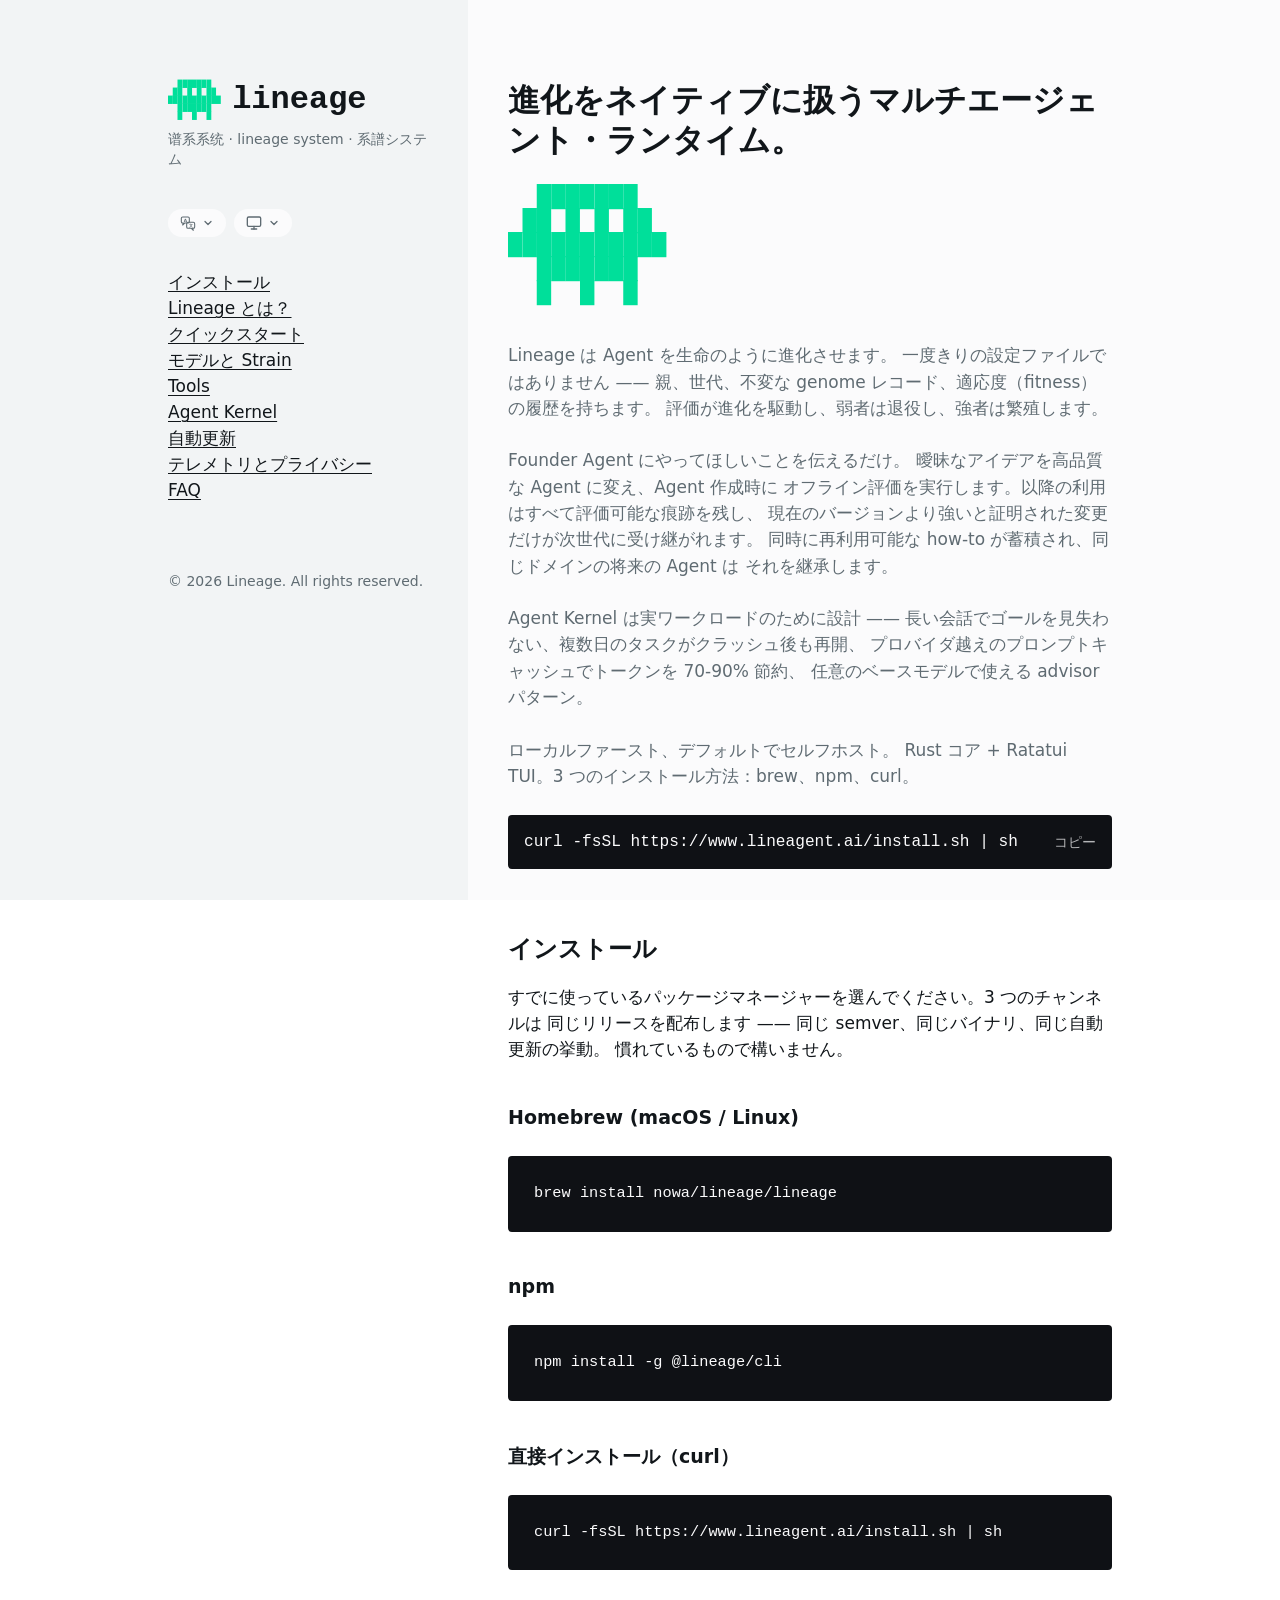
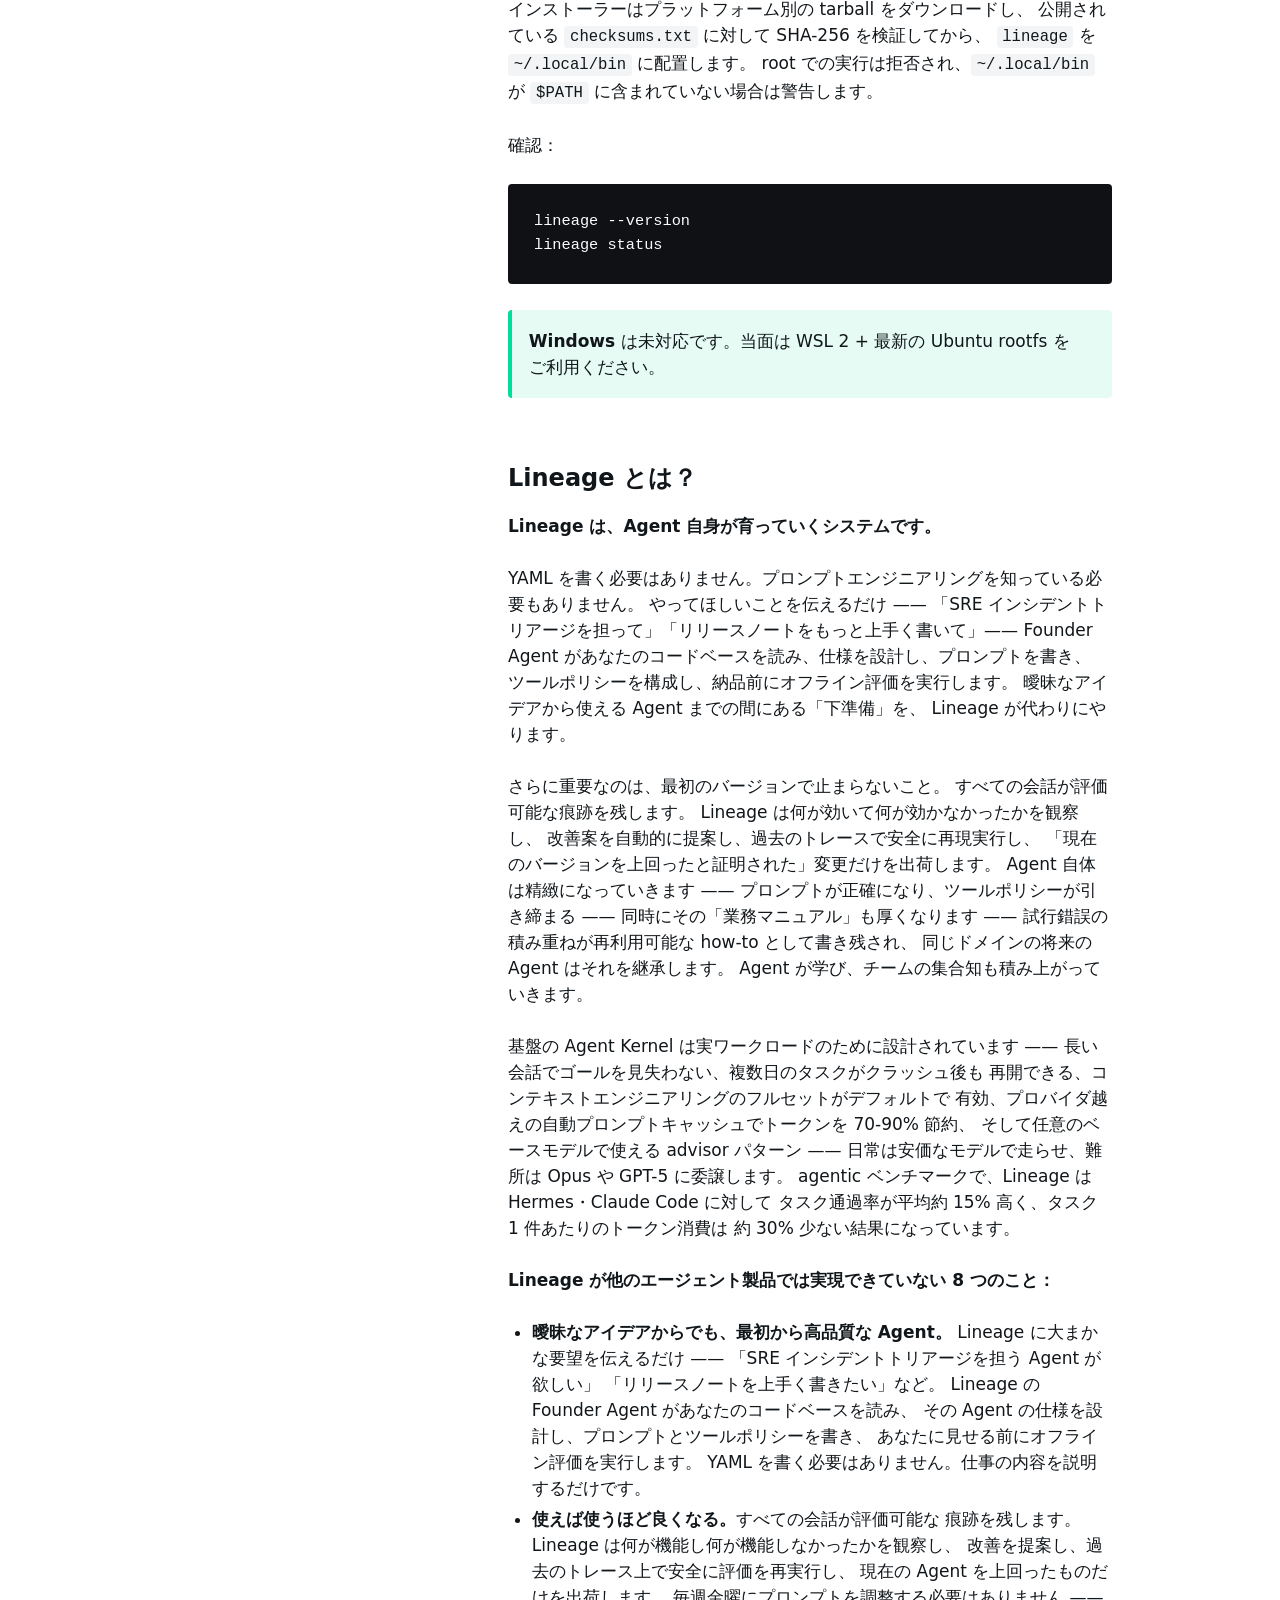
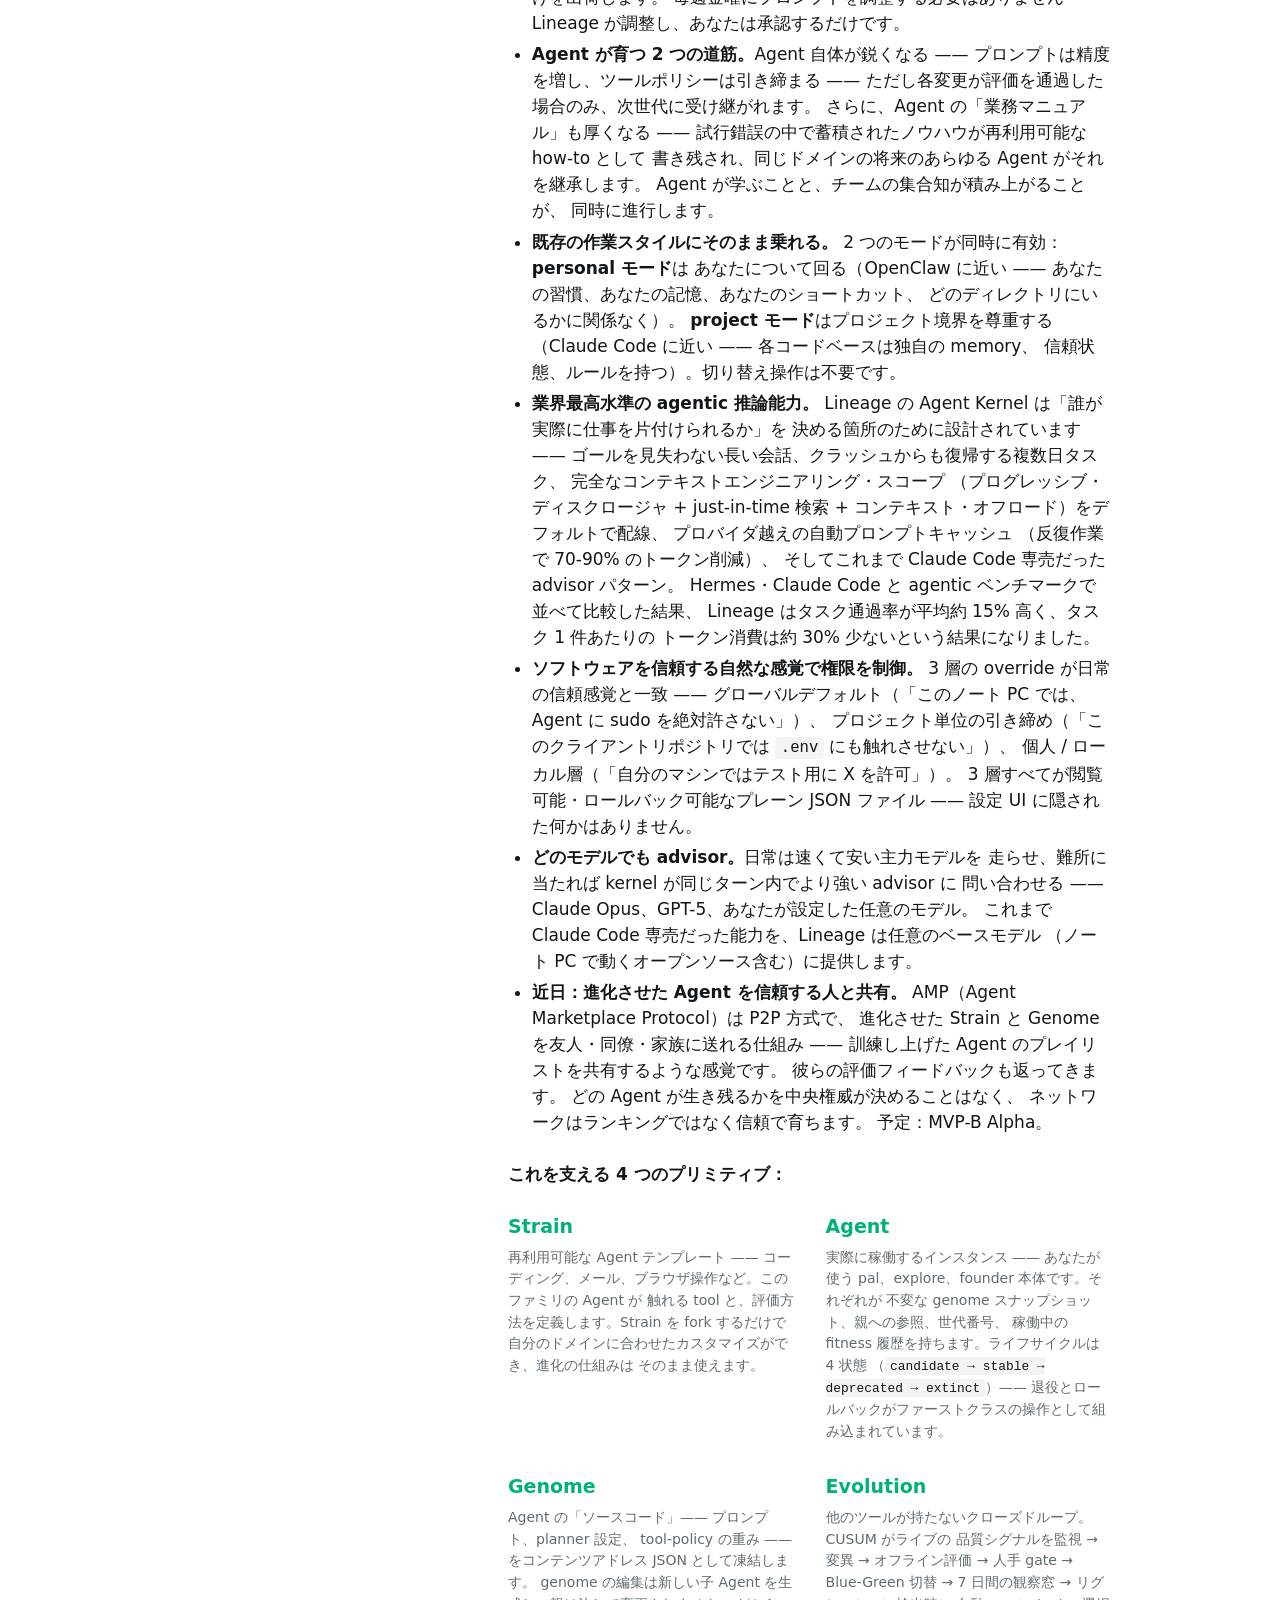
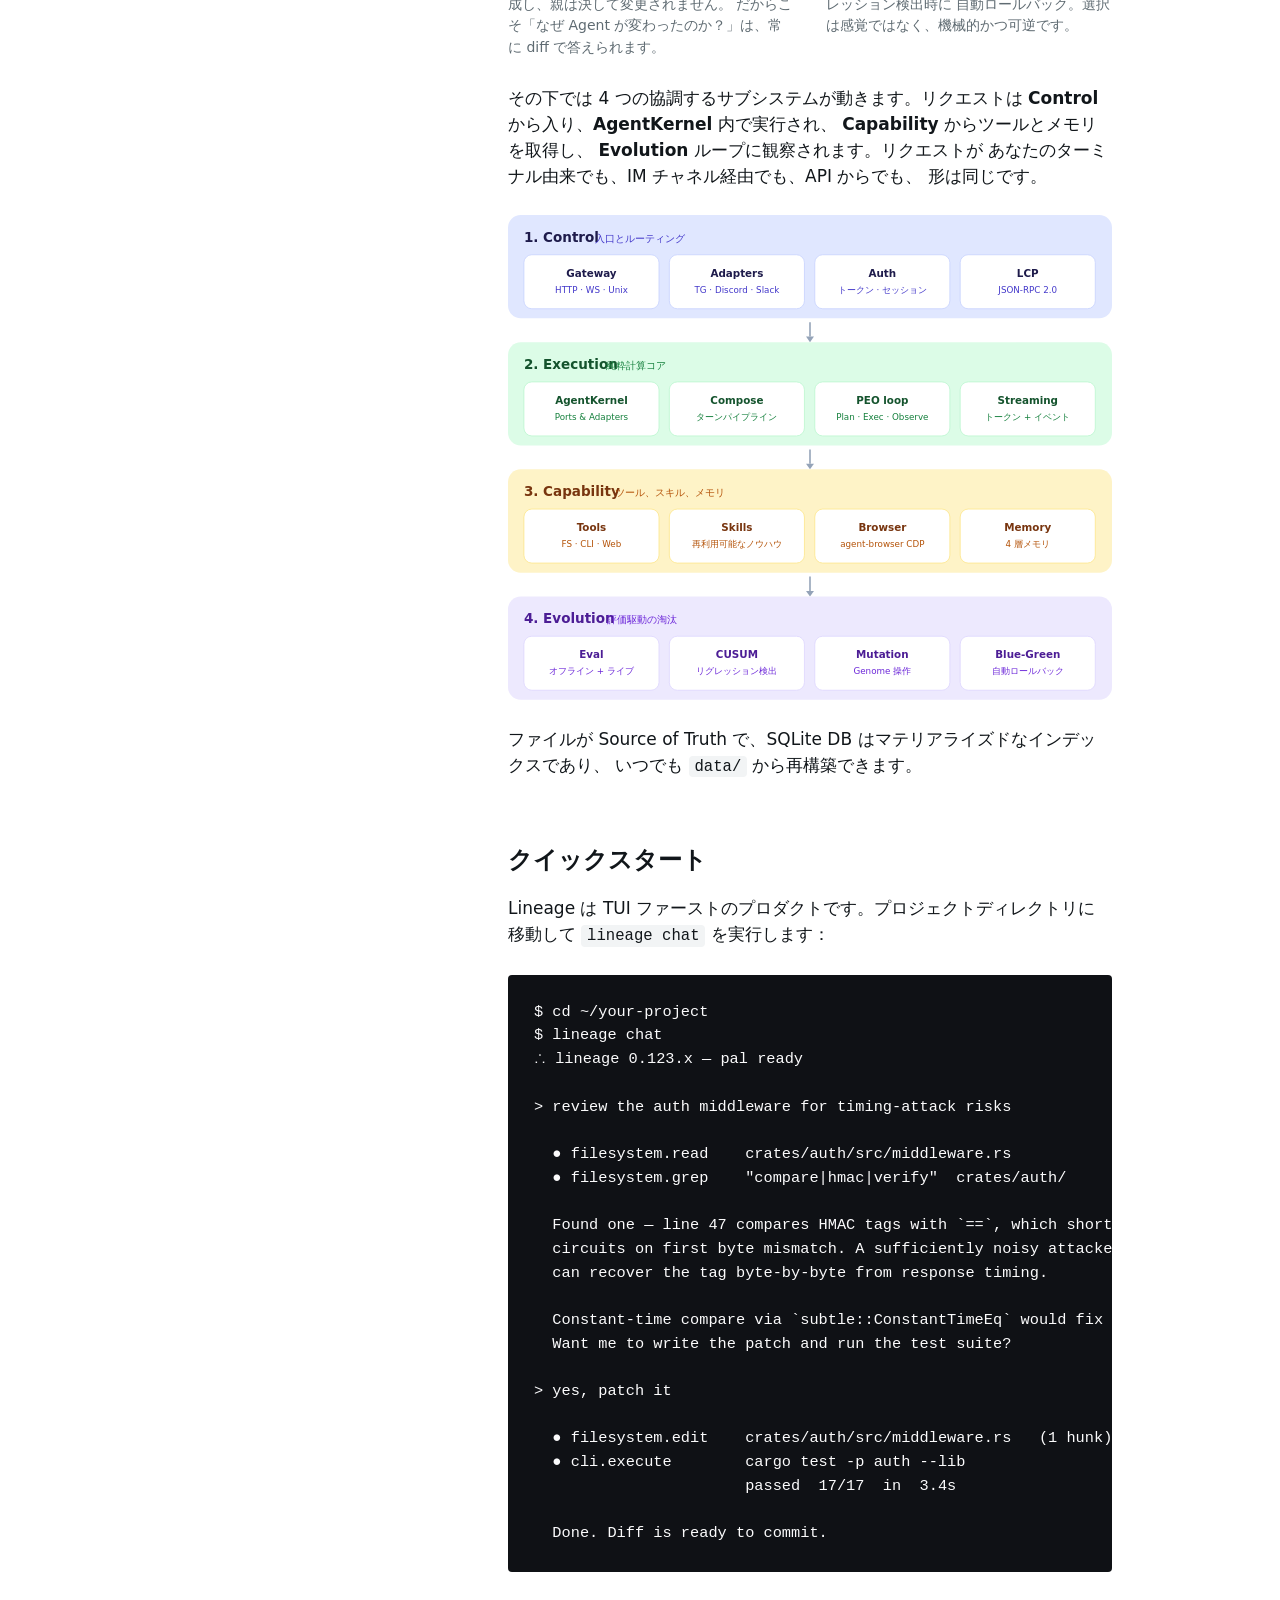
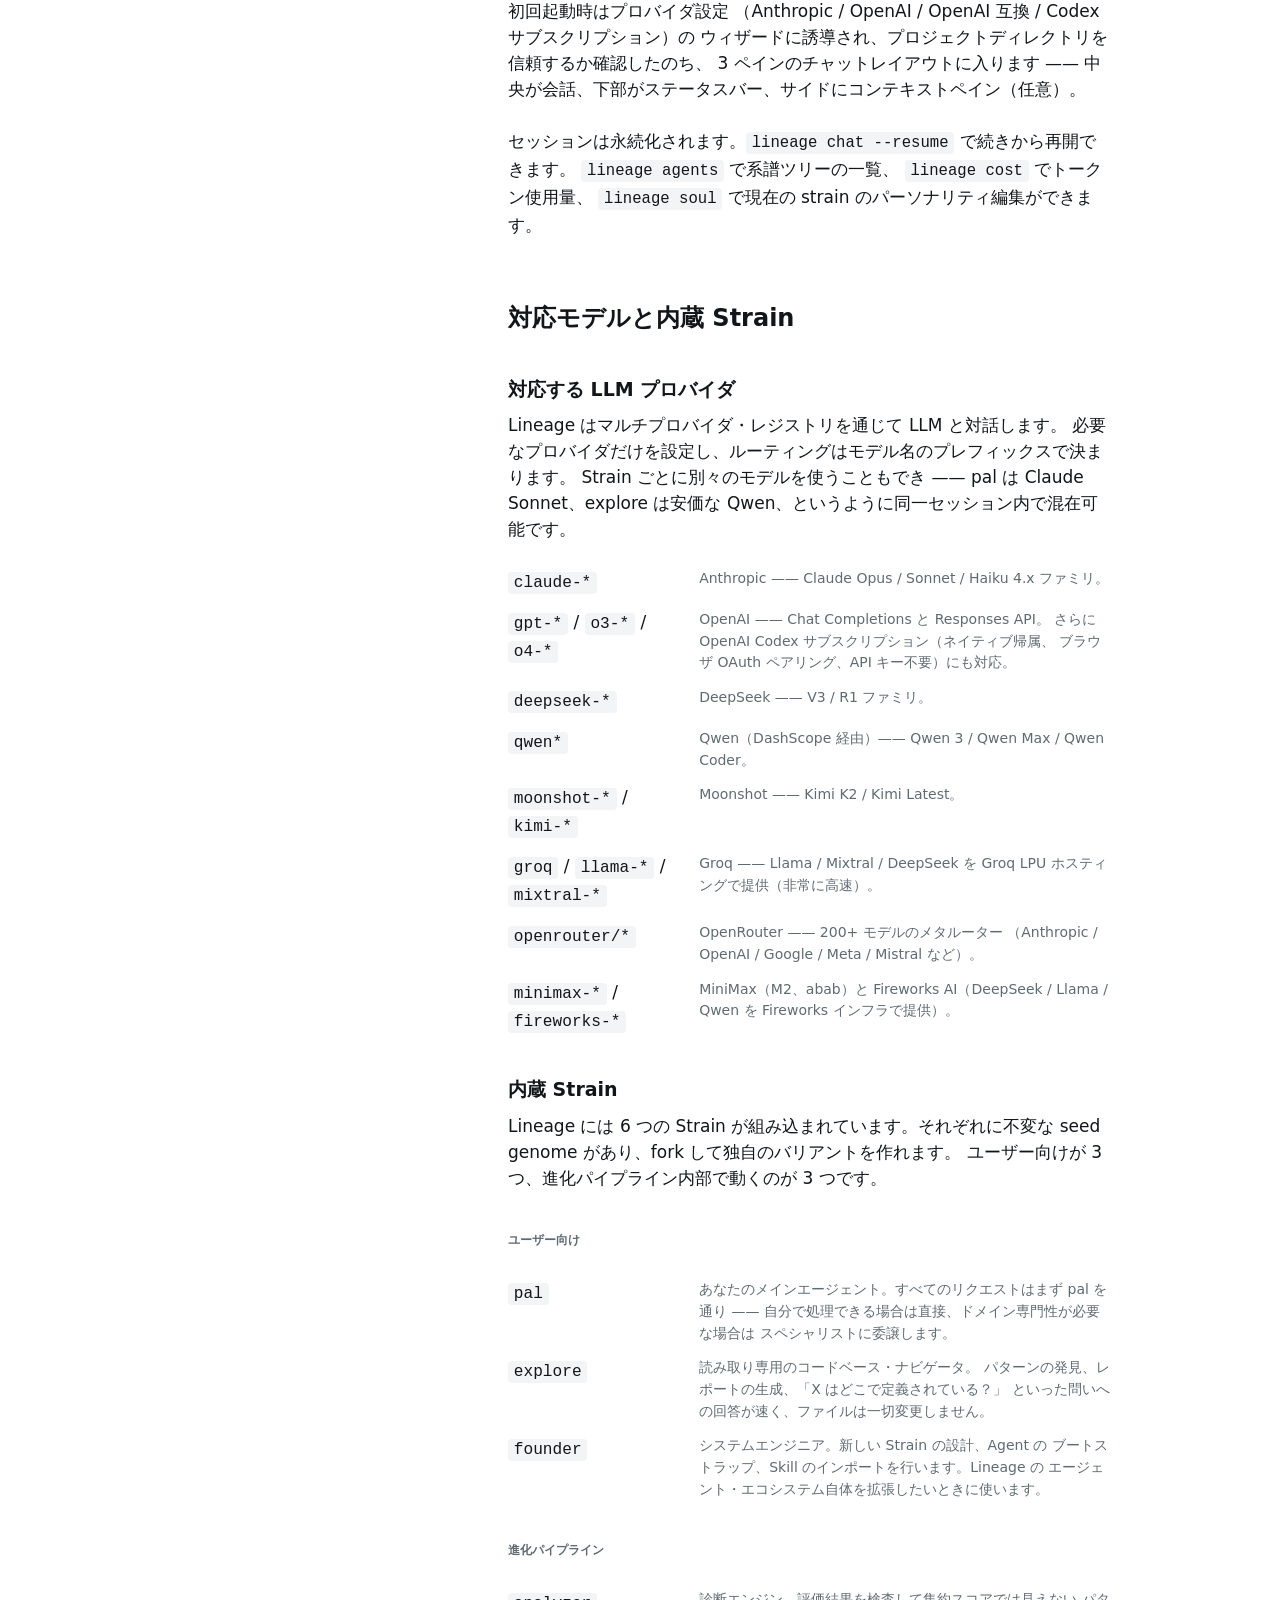
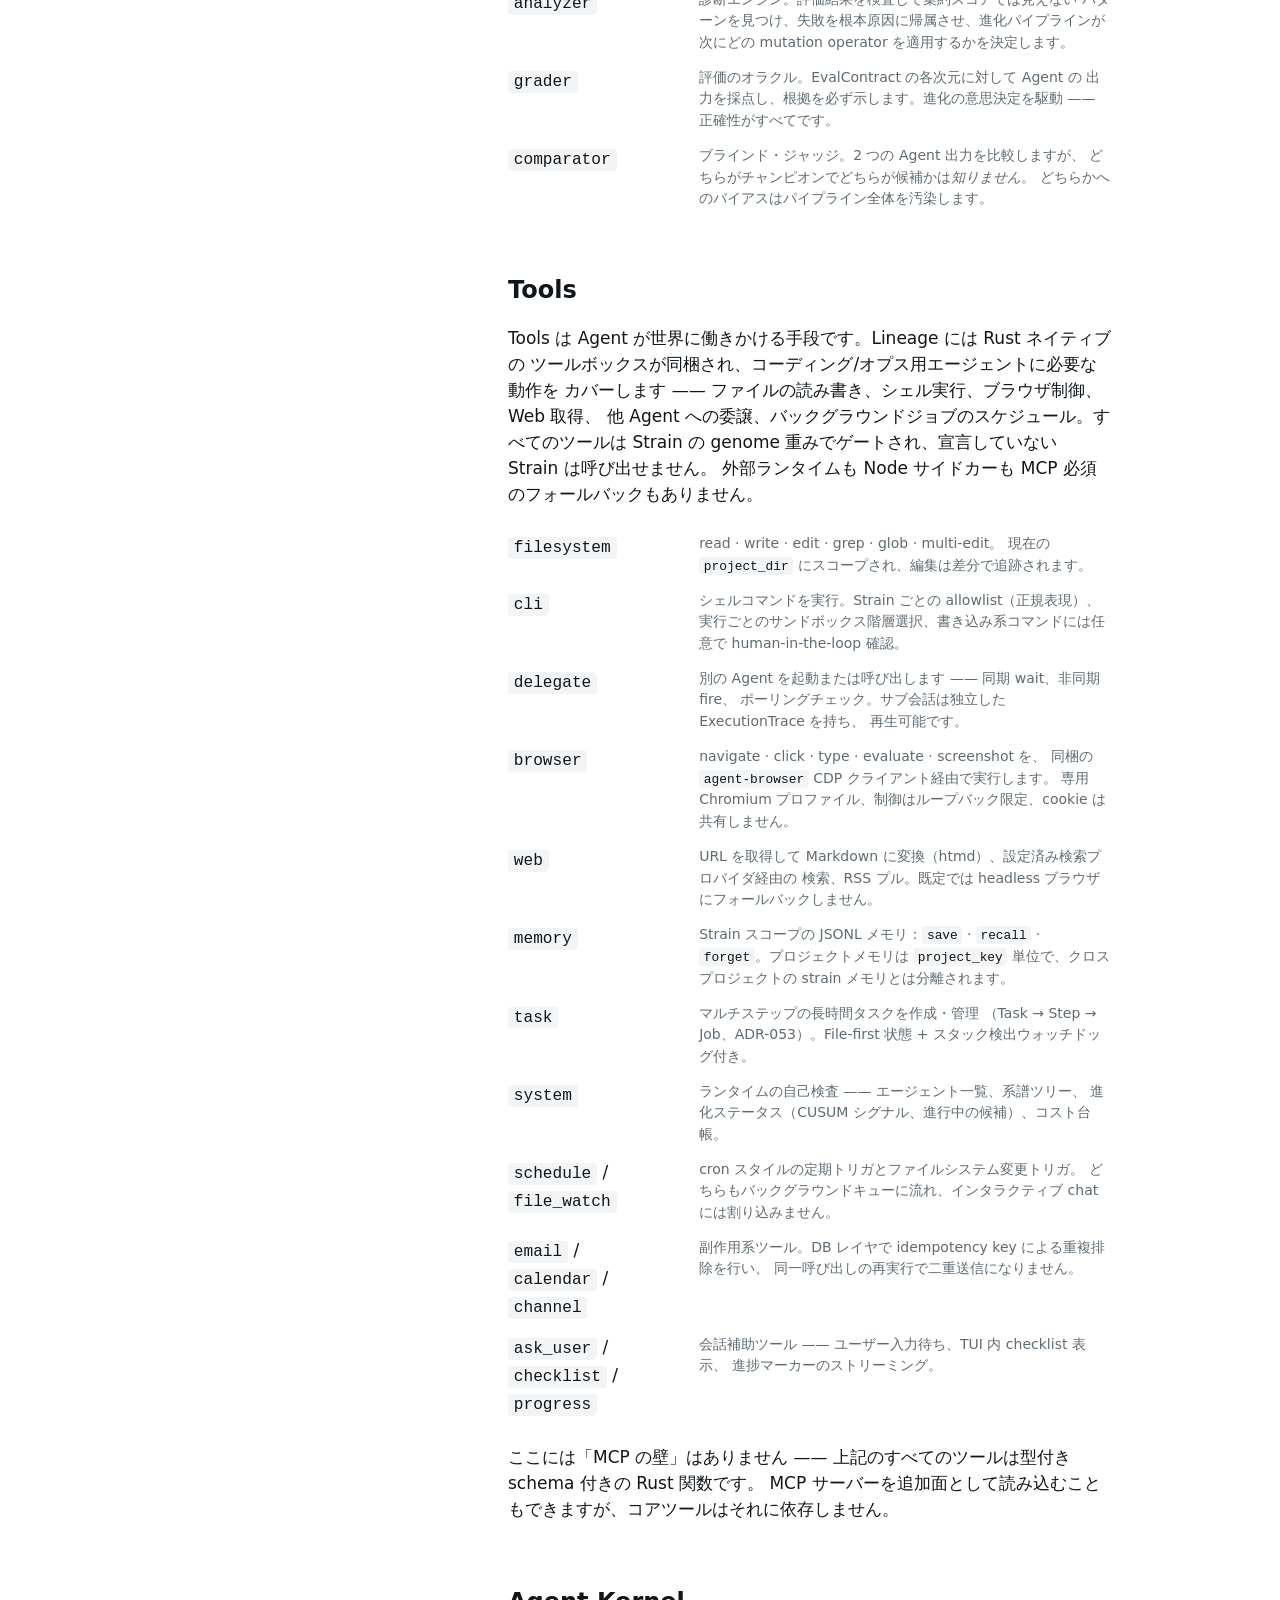
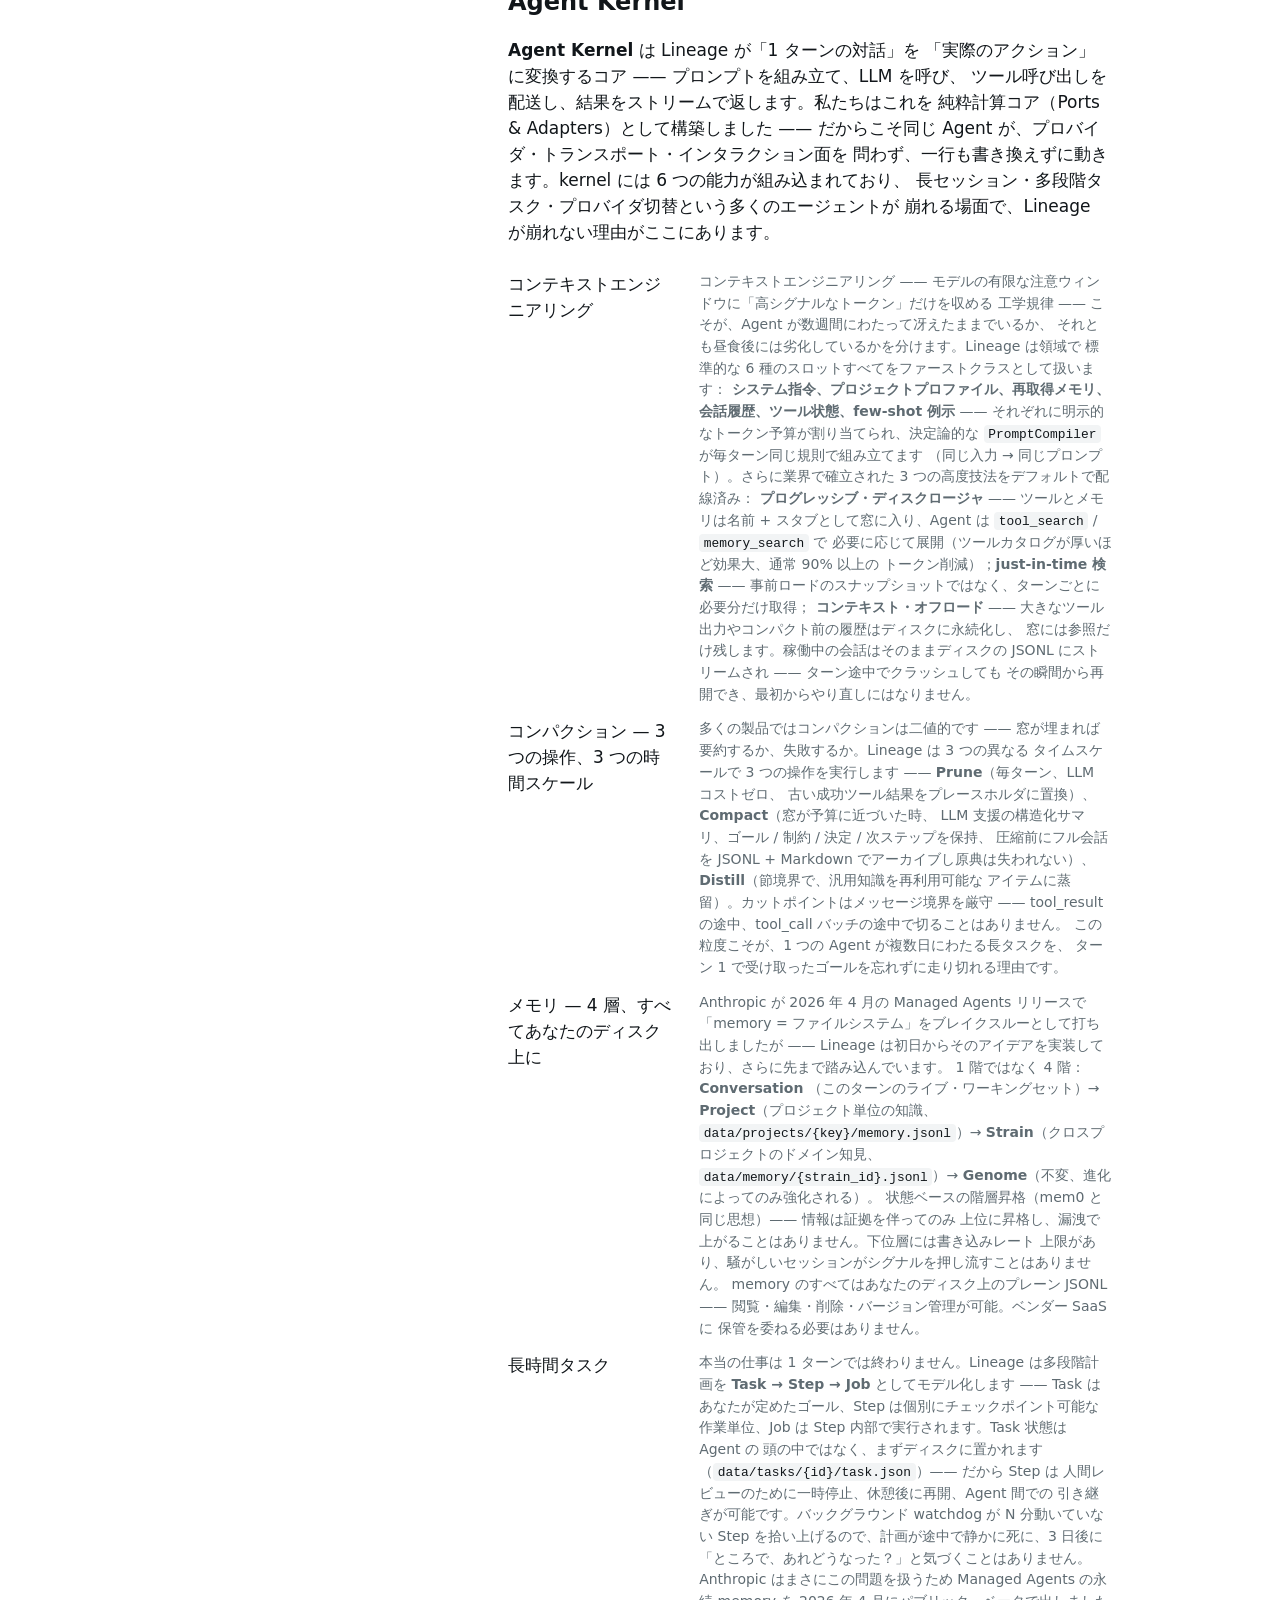
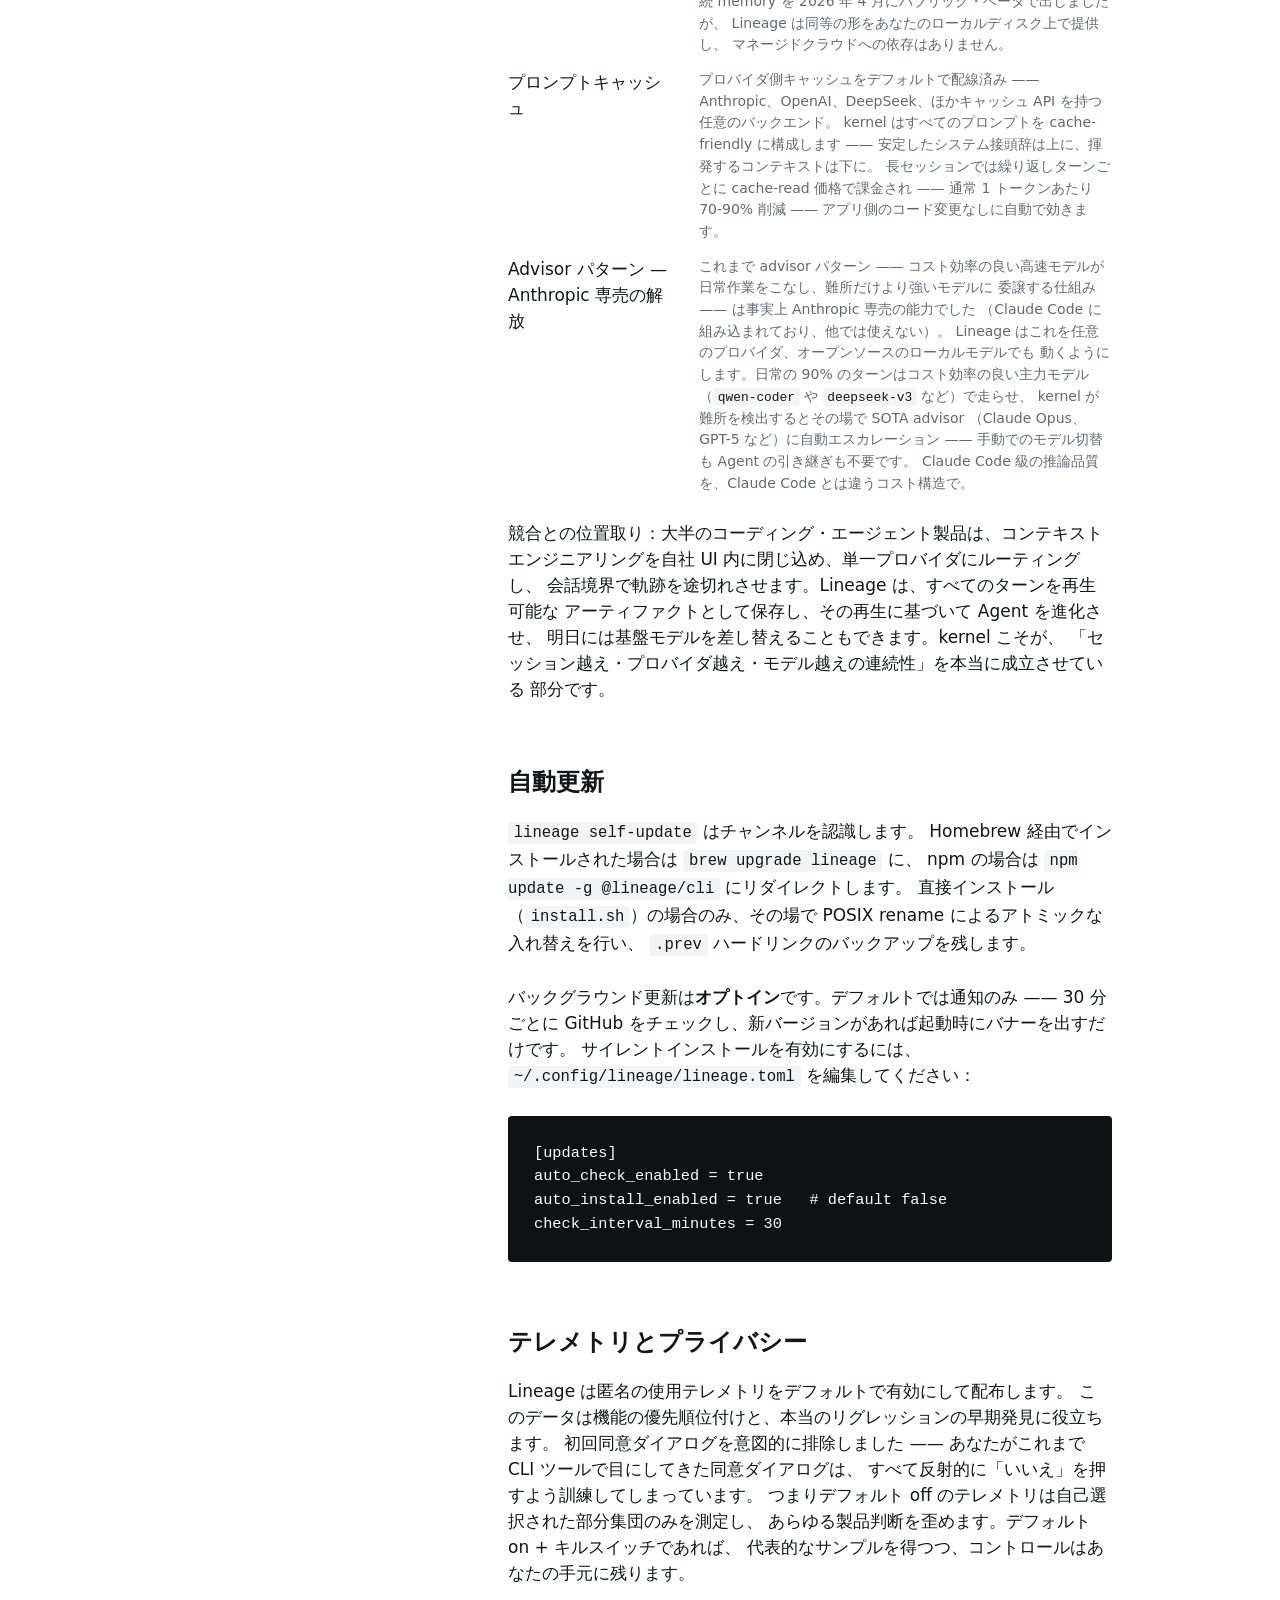
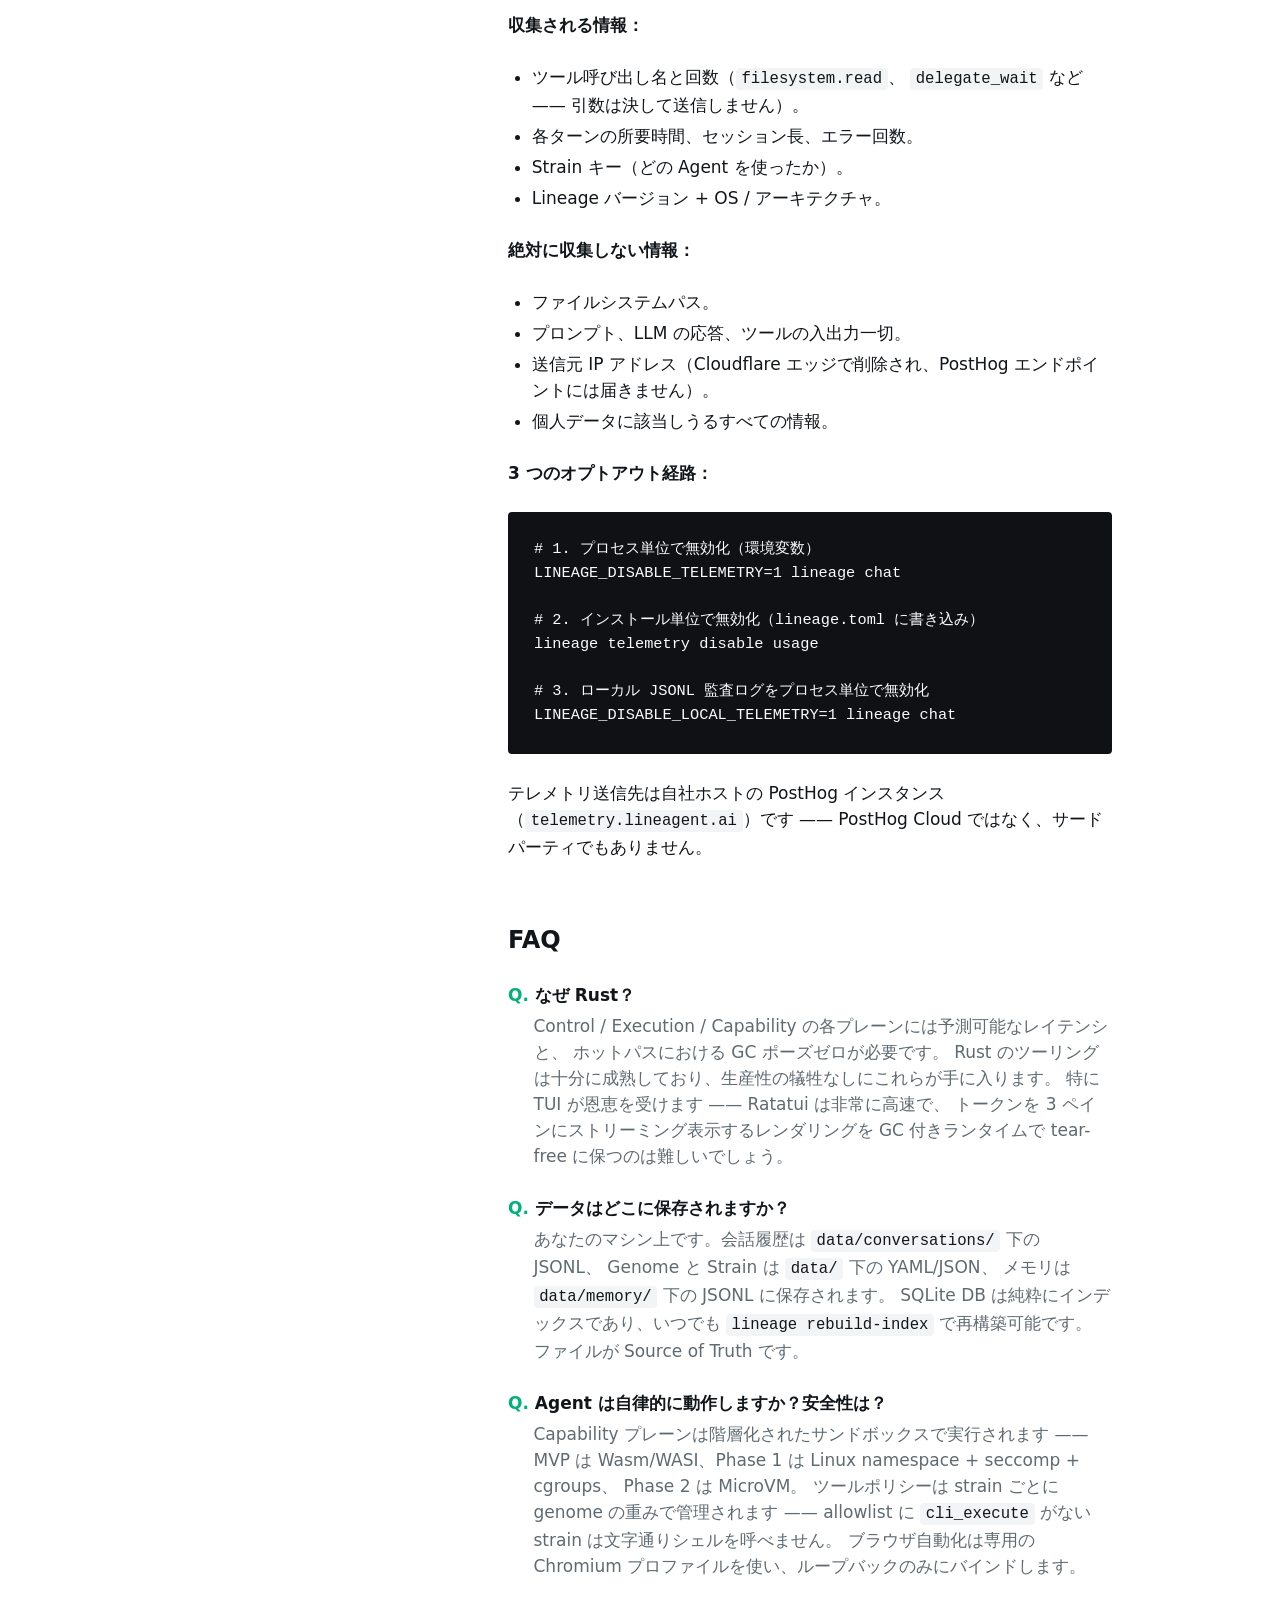
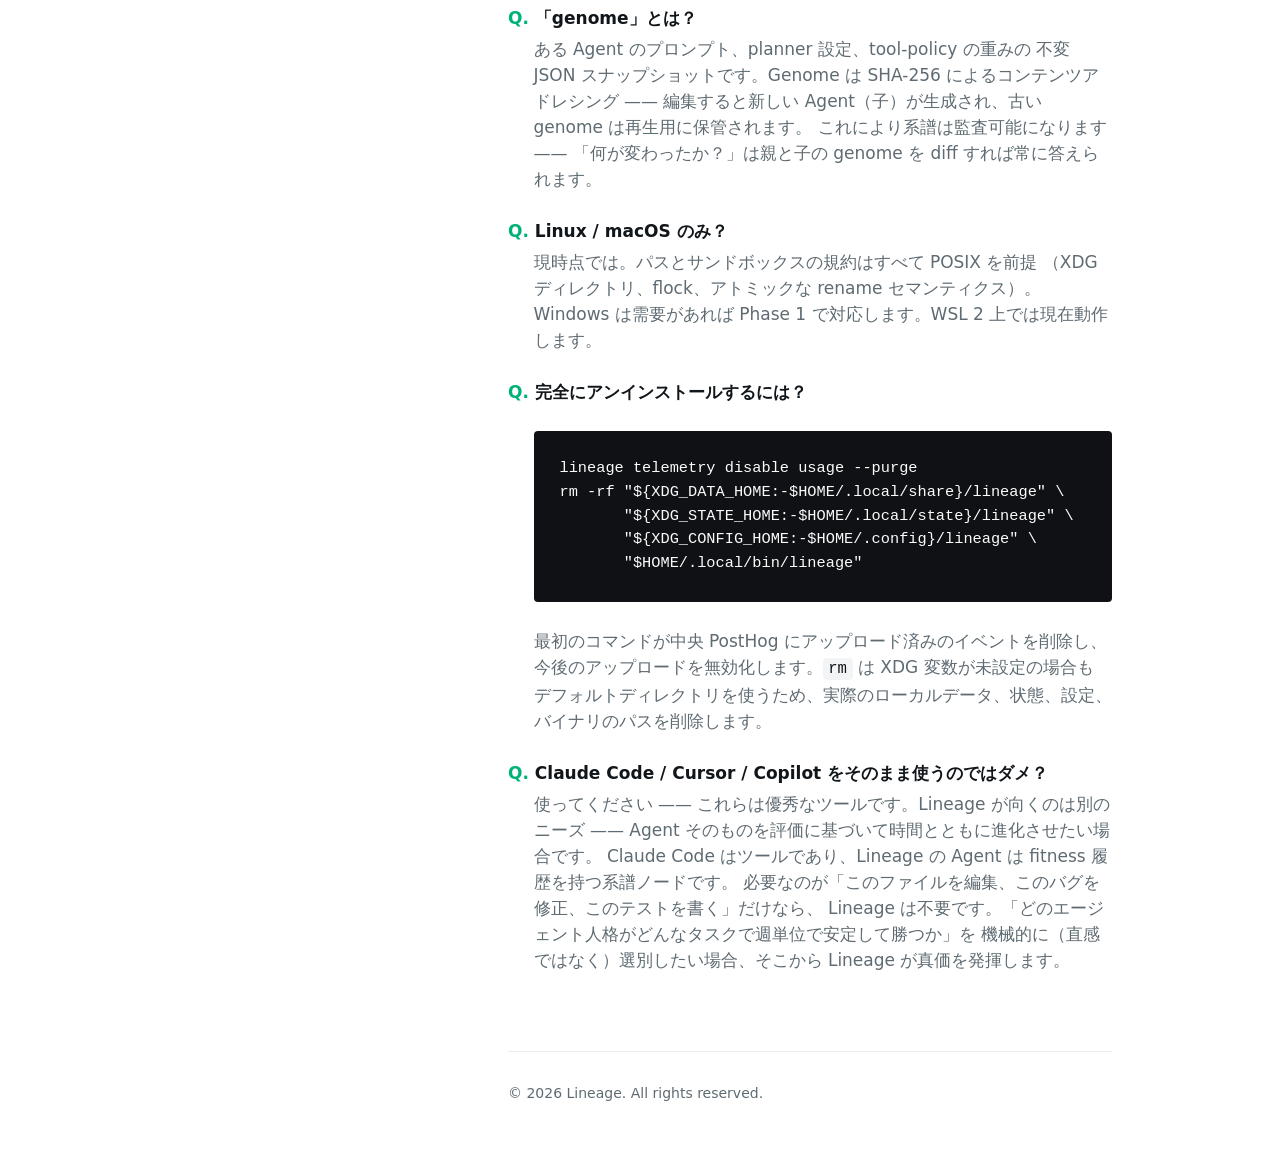
==== commit 4b96875b: "feat: deploy redesigned lineagent landing" ====
--- a/ja/index.html
+++ b/ja/index.html
@@ -2,18 +2,14 @@
 <!--
   Lineage landing site (www.lineagent.ai). Trilingual: en / 中 / 日.
 
-  Strategy: single HTML file with per-element `lang` attribute gating.
-  CSS rule `:root[lang="X"] [lang]:not([lang="X"]) { display: none }`
-  hides any translation block whose lang doesn't match the document's
-  current lang. JS init sets `document.documentElement.lang` based on
-  URL hash → localStorage → navigator.language → default `en`.
-
-  Why not three separate files (`/`, `/zh/`, `/ja/`)?
-  - Single source of truth for IA + design tokens
-  - No build step
-  - Easy to keep structure synced across languages
-  - Trade-off: HTML is bigger; SEO indexes three lang versions on
-    same URL. Acceptable for an Alpha-stage tool's landing page.
+  Strategy: keep one source HTML file with per-element `lang`
+  attribute gating, then run build.py to publish three real URLs:
+  `/`, `/zh/`, and `/ja/`. This keeps IA/design tokens in one place
+  while giving crawlers one canonical language per URL.
+
+  Direct source preview still works: CSS hides non-active language
+  blocks, and JS sets `<html lang>` from URL hash → localStorage →
+  navigator.language → default `en`.
 
   Translation policy:
   - Domain vocabulary (Strain / Agent / Genome / Evolution / ADR /
@@ -27,8 +23,8 @@
 <head>
     <meta charset="utf-8">
     <meta name="viewport" content="width=device-width, initial-scale=1">
-    <title>Lineage — Self-Hosted Multi-Agent Runtime in Rust</title>
-    <meta name="description" content="Self-hosted multi-agent runtime where Agents evolve over time. Founder Agent designs from fuzzy ideas. Rust core, 9 LLM providers, local-first, files on disk.">
+    <title>Lineage — Rust製セルフホスト型マルチエージェントランタイム</title>
+    <meta name="description" content="Agent が評価に基づいて進化するセルフホスト型マルチエージェントランタイム。Founder Agent が曖昧な目標から Agent を設計。Rust コア、9 つの LLM provider、ローカルファースト。">
 
     <link rel="icon" href="/favicon.svg" type="image/svg+xml">
     <link rel="stylesheet" href="/style.css">
@@ -47,20 +43,20 @@
     <link rel="alternate" hreflang="ja" href="https://www.lineagent.ai/ja/">
     <link rel="alternate" hreflang="x-default" href="https://www.lineagent.ai/">
 
-    <meta property="og:title" content="Lineage — Self-Hosted Multi-Agent Runtime in Rust">
-    <meta property="og:description" content="Agents that evolve over time. Founder Agent designs from a fuzzy idea. Runs across 9 LLM providers including local open-source models.">
+    <meta property="og:title" content="Lineage — Rust製セルフホスト型マルチエージェントランタイム">
+    <meta property="og:description" content="時間とともに進化する Agent。Founder Agent が曖昧なアイデアから Agent を設計し、ローカルのオープンソースモデルを含む 9 つの LLM provider で動作します。">
     <meta property="og:url" content="https://www.lineagent.ai/ja/">
     <meta property="og:type" content="website">
     <meta property="og:site_name" content="Lineage">
-    <meta property="og:image" content="https://www.lineagent.ai/og-image.svg">
+    <meta property="og:image" content="https://www.lineagent.ai/og-image.png">
     <meta property="og:image:width" content="1200">
     <meta property="og:image:height" content="630">
-    <meta property="og:image:alt" content="Lineage — Self-Hosted Multi-Agent Runtime in Rust. ASCII brand mark in mint on a dark background, with the install one-liner: curl -fsSL lineagent.ai/install.sh | sh">
+    <meta property="og:image:alt" content="Lineage — Rust製セルフホスト型マルチエージェントランタイム。暗い背景にミント色の ASCII ブランドマークとインストールコマンド: curl -fsSL lineagent.ai/install.sh | sh">
     <meta name="twitter:card" content="summary_large_image">
-    <meta name="twitter:title" content="Lineage — Self-Hosted Multi-Agent Runtime in Rust">
-    <meta name="twitter:description" content="Agents that evolve over time. Founder Agent designs from a fuzzy idea. Runs across 9 LLM providers including local open-source models.">
-    <meta name="twitter:image" content="https://www.lineagent.ai/og-image.svg">
-    <meta name="twitter:image:alt" content="Lineage — Self-Hosted Multi-Agent Runtime in Rust">
+    <meta name="twitter:title" content="Lineage — Rust製セルフホスト型マルチエージェントランタイム">
+    <meta name="twitter:description" content="時間とともに進化する Agent。Founder Agent が曖昧なアイデアから Agent を設計し、ローカルのオープンソースモデルを含む 9 つの LLM provider で動作します。">
+    <meta name="twitter:image" content="https://www.lineagent.ai/og-image.png">
+    <meta name="twitter:image:alt" content="Lineage — Rust製セルフホスト型マルチエージェントランタイム">
 
     <!-- FOUC-prevention: resolve theme synchronously before stylesheet
          applies. Reads localStorage (lineage-theme: 'auto' | 'light' |
@@ -91,17 +87,21 @@
         "@context": "https://schema.org",
         "@type": "SoftwareApplication",
         "name": "Lineage",
-        "alternateName": ["Lineage Agent Runtime", "lineagent"],
+        "alternateName": [
+            "Lineage Agent Runtime",
+            "lineagent"
+        ],
         "applicationCategory": "DeveloperApplication",
         "applicationSubCategory": "AI Agent Runtime",
         "operatingSystem": "macOS, Linux",
-        "description": "Self-hosted multi-agent runtime where Agents evolve over time through evaluation. Founder Agent designs new Agents from a fuzzy goal, runs an offline evaluation, and ships a validated Agent. Each conversation produces evidence; only proven changes are promoted to the next generation. Rust core, 9 LLM providers, local-first.",
-        "url": "https://www.lineagent.ai/",
+        "description": "評価に基づいて Agent が進化するセルフホスト型マルチエージェントランタイム。Founder Agent が曖昧な目標から新しい Agent を設計し、オフライン評価を実行して検証済み Agent を届けます。各会話は評価可能な証跡を残し、現在版を上回ると証明された変更だけが次世代に昇格します。Rust コア、9 つの LLM provider、ローカルファースト。",
+        "url": "https://www.lineagent.ai/ja/",
         "downloadUrl": "https://www.lineagent.ai/install.sh",
-        "softwareVersion": "0.117.x",
+        "softwareVersion": "0.123.x",
         "programmingLanguage": "Rust",
         "license": "https://github.com/nowa/lineage/blob/main/COPYRIGHT.md",
-        "image": "https://www.lineagent.ai/og-image.svg",
+        "image": "https://www.lineagent.ai/og-image.png",
+        "inLanguage": "ja",
         "offers": {
             "@type": "Offer",
             "price": "0",
@@ -132,61 +132,62 @@
     {
         "@context": "https://schema.org",
         "@type": "FAQPage",
+        "inLanguage": "ja",
         "mainEntity": [
             {
                 "@type": "Question",
-                "name": "Why Rust?",
+                "name": "なぜ Rust？",
                 "acceptedAnswer": {
                     "@type": "Answer",
-                    "text": "The Control / Execution / Capability planes need predictable latency and zero GC pauses on the hot path. Tooling is mature enough to get these without paying in productivity. The TUI specifically benefits — Ratatui is extremely fast, and streaming-tokens-into-three-panes rendering would be hard to keep tear-free in a GC'd runtime."
+                    "text": "Control / Execution / Capability の各プレーンには予測可能なレイテンシと、ホットパスにおける GC ポーズゼロが必要です。Rust のツールは十分に成熟しており、生産性を犠牲にせずこれらを得られます。特に TUI は Ratatui の速度から恩恵を受けます。"
                 }
             },
             {
                 "@type": "Question",
-                "name": "Where does my data live?",
+                "name": "データはどこに保存されますか？",
                 "acceptedAnswer": {
                     "@type": "Answer",
-                    "text": "On your machine. Conversation history is JSONL under data/conversations/. Genomes and Strains are YAML/JSON under data/. Memory is JSONL under data/memory/. The SQLite DB is purely an index and can be rebuilt from these files via lineage rebuild-index at any time. Files are the Source of Truth."
+                    "text": "あなたのマシン上です。会話履歴は data/conversations/ 下の JSONL、Genome と Strain は data/ 下の YAML/JSON、メモリは data/memory/ 下の JSONL に保存されます。SQLite DB はインデックスであり、いつでも lineage rebuild-index で再構築できます。ファイルが Source of Truth です。"
                 }
             },
             {
                 "@type": "Question",
-                "name": "Is the agent autonomous? What about safety?",
+                "name": "Agent は自律的に動作しますか？安全性は？",
                 "acceptedAnswer": {
                     "@type": "Answer",
-                    "text": "The Capability Plane runs in a tiered sandbox — Wasm/WASI in MVP, Linux namespace + seccomp + cgroups in Phase 1, MicroVM in Phase 2. Tool policy is per-Strain via genome weights: a Strain that doesn't list cli_execute in its allowlist literally cannot shell out. Browser automation goes through a dedicated Chromium profile and binds loopback-only."
+                    "text": "Capability Plane は階層化されたサンドボックスで実行されます。MVP は Wasm/WASI、Phase 1 は Linux namespace + seccomp + cgroups、Phase 2 は MicroVM です。ツールポリシーは Strain ごとの genome 重みにより制御され、allowlist に cli_execute がない Strain はシェルを呼べません。"
                 }
             },
             {
                 "@type": "Question",
-                "name": "What is a genome in Lineage?",
+                "name": "Genome とは？",
                 "acceptedAnswer": {
                     "@type": "Answer",
-                    "text": "An immutable JSON snapshot of an Agent's prompts, planner config, and tool-policy weights. Genome is content-addressed by SHA-256; editing one creates a new Agent (a child) and the old one stays archived for replay. This makes the lineage auditable: you can always answer 'what changed?' by diffing parent vs child genomes."
+                    "text": "Agent のプロンプト、planner 設定、tool-policy の重みを含む不変 JSON スナップショットです。Genome は SHA-256 でコンテンツアドレスされ、編集すると新しい Agent（子）が作られ、古い版は再生用に保管されます。"
                 }
             },
             {
                 "@type": "Question",
-                "name": "Linux and macOS only?",
+                "name": "Linux / macOS のみ？",
                 "acceptedAnswer": {
                     "@type": "Answer",
-                    "text": "Yes for now. Path/sandbox conventions assume POSIX (XDG dirs, flock, atomic-rename semantics). Windows lands in Phase 1 if there is demand. WSL 2 works today."
+                    "text": "現時点ではそうです。パスとサンドボックスの規約は POSIX、つまり XDG ディレクトリ、flock、アトミックな rename セマンティクスを前提にしています。Windows は需要があれば Phase 1 で対応します。WSL 2 では現在動作します。"
                 }
             },
             {
                 "@type": "Question",
-                "name": "How do I delete everything Lineage stored?",
+                "name": "完全にアンインストールするには？",
                 "acceptedAnswer": {
                     "@type": "Answer",
-                    "text": "Run: lineage telemetry disable usage --purge ; rm -rf $XDG_DATA_HOME/lineage $XDG_STATE_HOME/lineage $XDG_CONFIG_HOME/lineage $HOME/.local/bin/lineage. The first command deletes any uploaded events from the central PostHog and disables future uploads. The rm wipes your entire local install (data, state, config, binary) without leaving a single artifact."
+                    "text": "実行：lineage telemetry disable usage --purge; rm -rf \"${XDG_DATA_HOME:-$HOME/.local/share}/lineage\" \"${XDG_STATE_HOME:-$HOME/.local/state}/lineage\" \"${XDG_CONFIG_HOME:-$HOME/.config}/lineage\" \"$HOME/.local/bin/lineage\"。最初のコマンドはアップロード済みの telemetry イベントを削除し、今後のアップロードを無効化します。rm は XDG 変数が未設定の場合もデフォルトディレクトリを使うため、実際のローカルデータ、状態、設定、バイナリを削除します。"
                 }
             },
             {
                 "@type": "Question",
-                "name": "Why not just use Claude Code, Cursor, or Copilot directly?",
+                "name": "Claude Code / Cursor / Copilot をそのまま使うのではダメ？",
                 "acceptedAnswer": {
                     "@type": "Answer",
-                    "text": "You can, and you should — they are great. Lineage is for when you want the agents themselves to evolve over time based on evaluation. Claude Code is a tool; a Lineage Agent is a lineage node with a fitness history. If your only need is 'edit this file, fix this bug, write this test,' you don't need Lineage. If you want to tune which agent personalities succeed at which tasks across weeks, and have that selection happen mechanically rather than by gut, that is where Lineage starts to pay off."
+                    "text": "使ってください。これらは優秀なツールです。Lineage が向くのは、Agent そのものを評価に基づいて時間とともに進化させたい場合です。Claude Code はツールであり、Lineage の Agent は fitness 履歴を持つ系譜ノードです。"
                 }
             }
         ]
@@ -826,7 +827,7 @@
 
 <pre><code>$ cd ~/your-project
 $ lineage chat
-∴ lineage 0.117.x — pal ready
+∴ lineage 0.123.x — pal ready
 
 &gt; review the auth middleware for timing-attack risks
 
@@ -1268,9 +1269,7 @@
 <p lang="ja">
     <code>lineage self-update</code> はチャンネルを認識します。
     Homebrew 経由でインストールされた場合は <code>brew upgrade lineage</code> に、
-    npm の場合は <code>npm update -g</code>、Cargo は
-    <code>cargo install lineage --force</code>、snap は
-    <code>sudo snap refresh</code> にリダイレクトします。
+    npm の場合は <code>npm update -g @lineage/cli</code> にリダイレクトします。
     直接インストール（<code>install.sh</code>）の場合のみ、その場で
     POSIX rename によるアトミックな入れ替えを行い、
     <code>.prev</code> ハードリンクのバックアップを残します。
@@ -1350,8 +1349,8 @@
 # 2. インストール単位で無効化（lineage.toml に書き込み）
 lineage telemetry disable usage
 
-# 3. ローカル JSONL 監査ログを個別に無効化
-LINEAGE_DISABLE_LOCAL_TELEMETRY=1</code></pre>
+# 3. ローカル JSONL 監査ログをプロセス単位で無効化
+LINEAGE_DISABLE_LOCAL_TELEMETRY=1 lineage chat</code></pre>
 
 
 
@@ -1434,11 +1433,14 @@
 
 <dd lang="ja">
     <pre><code>lineage telemetry disable usage --purge
-rm -rf "$XDG_DATA_HOME/lineage" "$XDG_STATE_HOME/lineage" \
-       "$XDG_CONFIG_HOME/lineage" "$HOME/.local/bin/lineage"</code></pre>
+rm -rf "${XDG_DATA_HOME:-$HOME/.local/share}/lineage" \
+       "${XDG_STATE_HOME:-$HOME/.local/state}/lineage" \
+       "${XDG_CONFIG_HOME:-$HOME/.config}/lineage" \
+       "$HOME/.local/bin/lineage"</code></pre>
     最初のコマンドが中央 PostHog にアップロード済みのイベントを削除し、
-    今後のアップロードを無効化します。<code>rm</code> はローカルインストール全体
-    （データ、ステート、設定、バイナリ）をひとつ残らず消去します。
+    今後のアップロードを無効化します。<code>rm</code> は XDG 変数が未設定の場合も
+    デフォルトディレクトリを使うため、実際のローカルデータ、状態、設定、
+    バイナリのパスを削除します。
 </dd>
 
 
@@ -1504,10 +1506,20 @@
         // mutating <html lang> on the current page (which
         // would leave the user on a page whose markup was
         // stripped to a single language anyway).
+        //
+        // Same-URL guard: if the requested lang corresponds
+        // to the page we are already on, do nothing. The
+        // earlier version always called location.href which
+        // browsers treat as a reload — and since init()
+        // calls setLang(pickLang()) on every load, that
+        // produced an infinite-reload loop on /zh/ and /ja/.
         if (SUPPORTED.indexOf(lang) === -1) lang = 'en';
         try { localStorage.setItem(STORAGE_KEY, lang); } catch (e) {}
         var URLS = { en: '/', zh: '/zh/', ja: '/ja/' };
-        if (URLS[lang]) location.href = URLS[lang];
+        var target = URLS[lang];
+        if (target && location.pathname !== target) {
+            location.href = target;
+        }
     }
 
     // Theme switcher — three states: 'auto' / 'light' / 'dark'.
@@ -1557,7 +1569,10 @@
 
     // Initial language pick on DOMContentLoaded.
     function init() {
-        setLang(pickLang());
+        // This page is already the ja language URL;
+        // keep it stable regardless of browser locale or
+        // prior localStorage from another language page.
+        setLang('ja');
 
         // Restore active state on theme buttons (data-theme on <html>
         // was already set by the inline FOUC script). Wire clicks.
@@ -1625,20 +1640,26 @@
         document.querySelectorAll('.copy-btn').forEach(function(btn) {
             btn.addEventListener('click', function() {
                 var text = btn.dataset.copy;
+                var fallback = function() {
+                    var code = btn.parentElement.querySelector('code');
+                    var range = document.createRange();
+                    range.selectNode(code);
+                    var selection = getSelection();
+                    if (!selection) return;
+                    selection.removeAllRanges();
+                    selection.addRange(range);
+                };
+                if (!navigator.clipboard || !navigator.clipboard.writeText) {
+                    fallback();
+                    return;
+                }
                 navigator.clipboard.writeText(text).then(function() {
                     var original = btn.innerHTML;
                     btn.innerHTML = '<span lang="' + document.documentElement.lang + '">' +
                         ({en: 'copied', zh: '已复制', ja: 'コピー済み'}[document.documentElement.lang]) +
                         '</span>';
                     setTimeout(function() { btn.innerHTML = original; setLang(document.documentElement.lang); }, 1500);
-                }).catch(function() {
-                    // Selection fallback when clipboard API unavailable.
-                    var code = btn.parentElement.querySelector('code');
-                    var range = document.createRange();
-                    range.selectNode(code);
-                    getSelection().removeAllRanges();
-                    getSelection().addRange(range);
-                });
+                }).catch(fallback);
             });
         });
     }
--- a/style.css
+++ b/style.css
@@ -243,7 +243,7 @@
     font-size: var(--h1-size);
     line-height: calc(5 * var(--scaling) * 8px);   /* match mark height */
     font-weight: bold;
-    letter-spacing: -0.02em;
+    letter-spacing: 0;
     color: var(--fg);
     flex: 0 0 auto;
 }
@@ -302,7 +302,7 @@
     font-family: var(--font-sans);
     font-weight: bold;
     color: var(--fg);
-    letter-spacing: -0.01em;
+    letter-spacing: 0;
 }
 
 h1 {
@@ -404,7 +404,7 @@
     color: var(--fg);
     margin: 0 0 var(--text-height) 0;
     font-weight: bold;
-    letter-spacing: -0.02em;
+    letter-spacing: 0;
 }
 
 /* The 5×11 ASCII brand mark, sized so 5 rows have similar visual
@@ -757,7 +757,7 @@
 .strain-group {
     margin: calc(1.4 * var(--text-height)) 0 calc(0.4 * var(--text-height)) 0;
     text-transform: uppercase;
-    letter-spacing: 0.06em;
+    letter-spacing: 0;
     font-size: 12px;
     color: var(--fg-dim);
 }
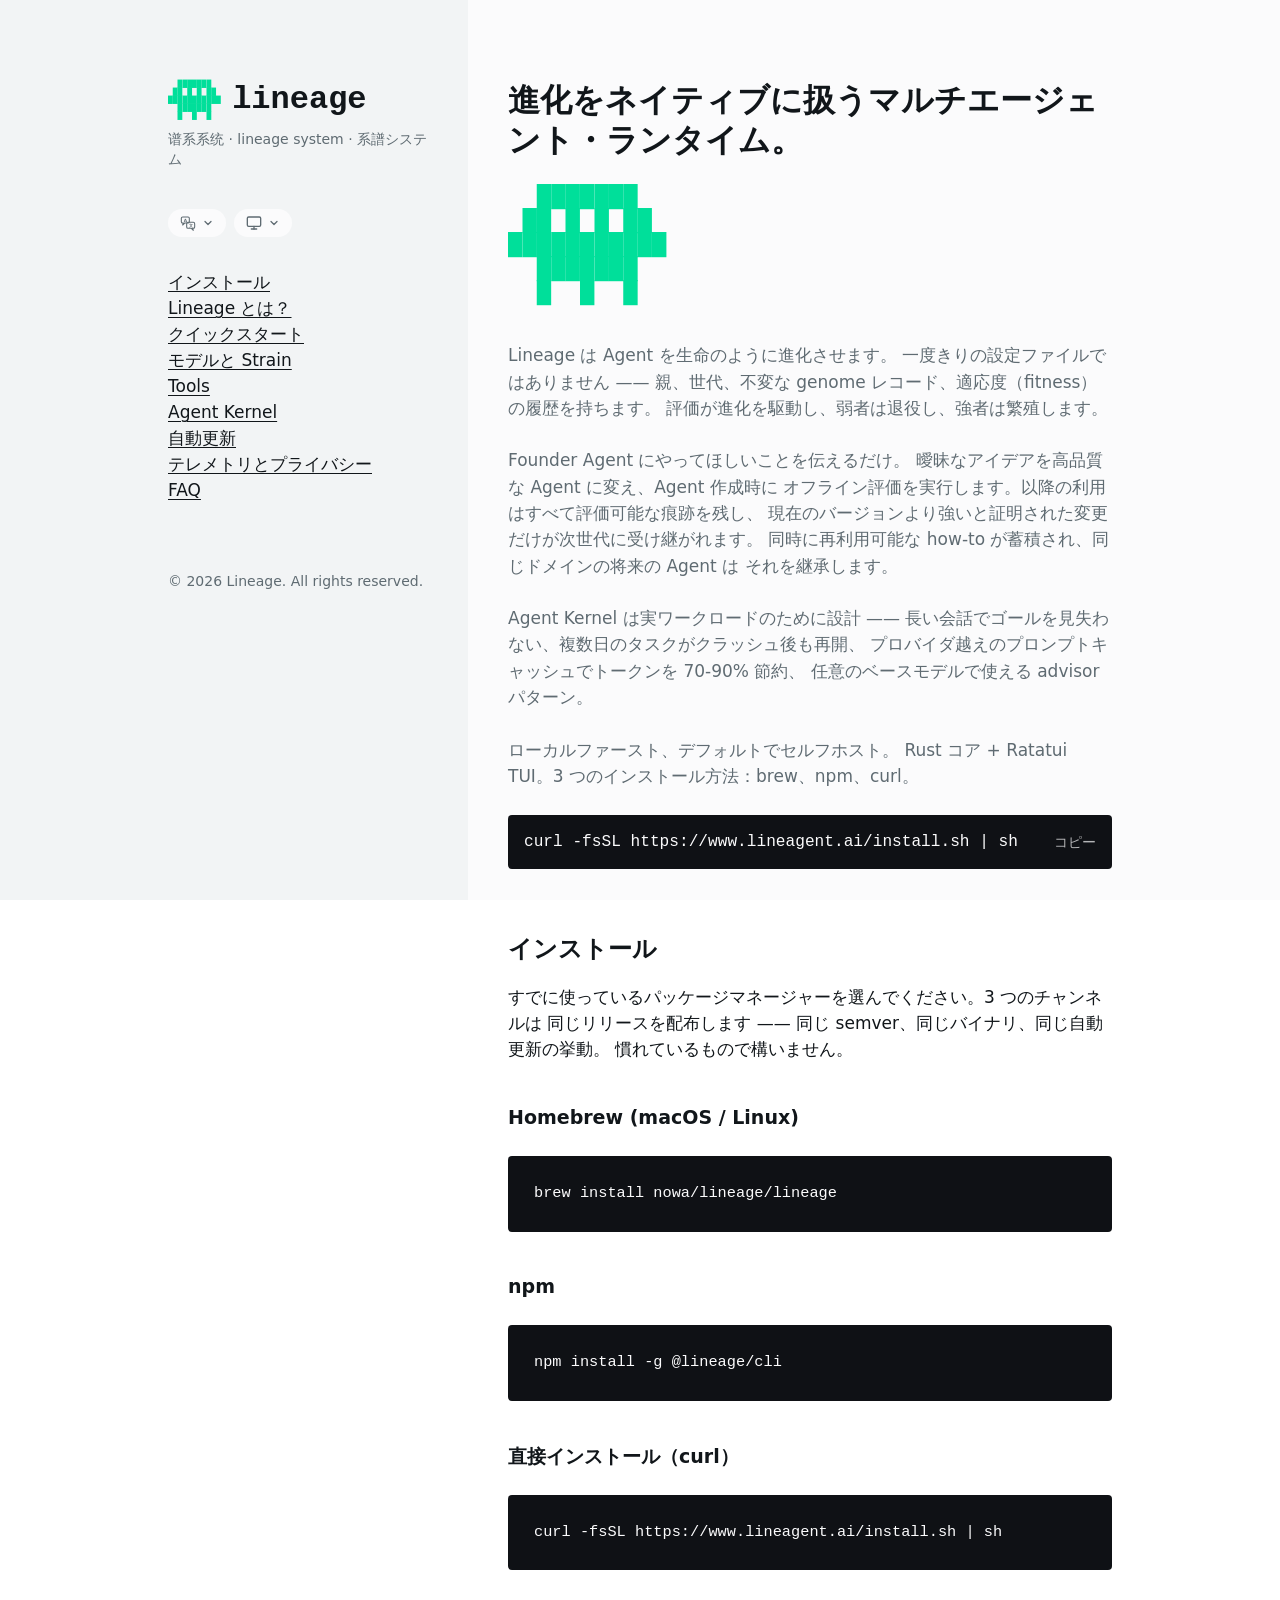
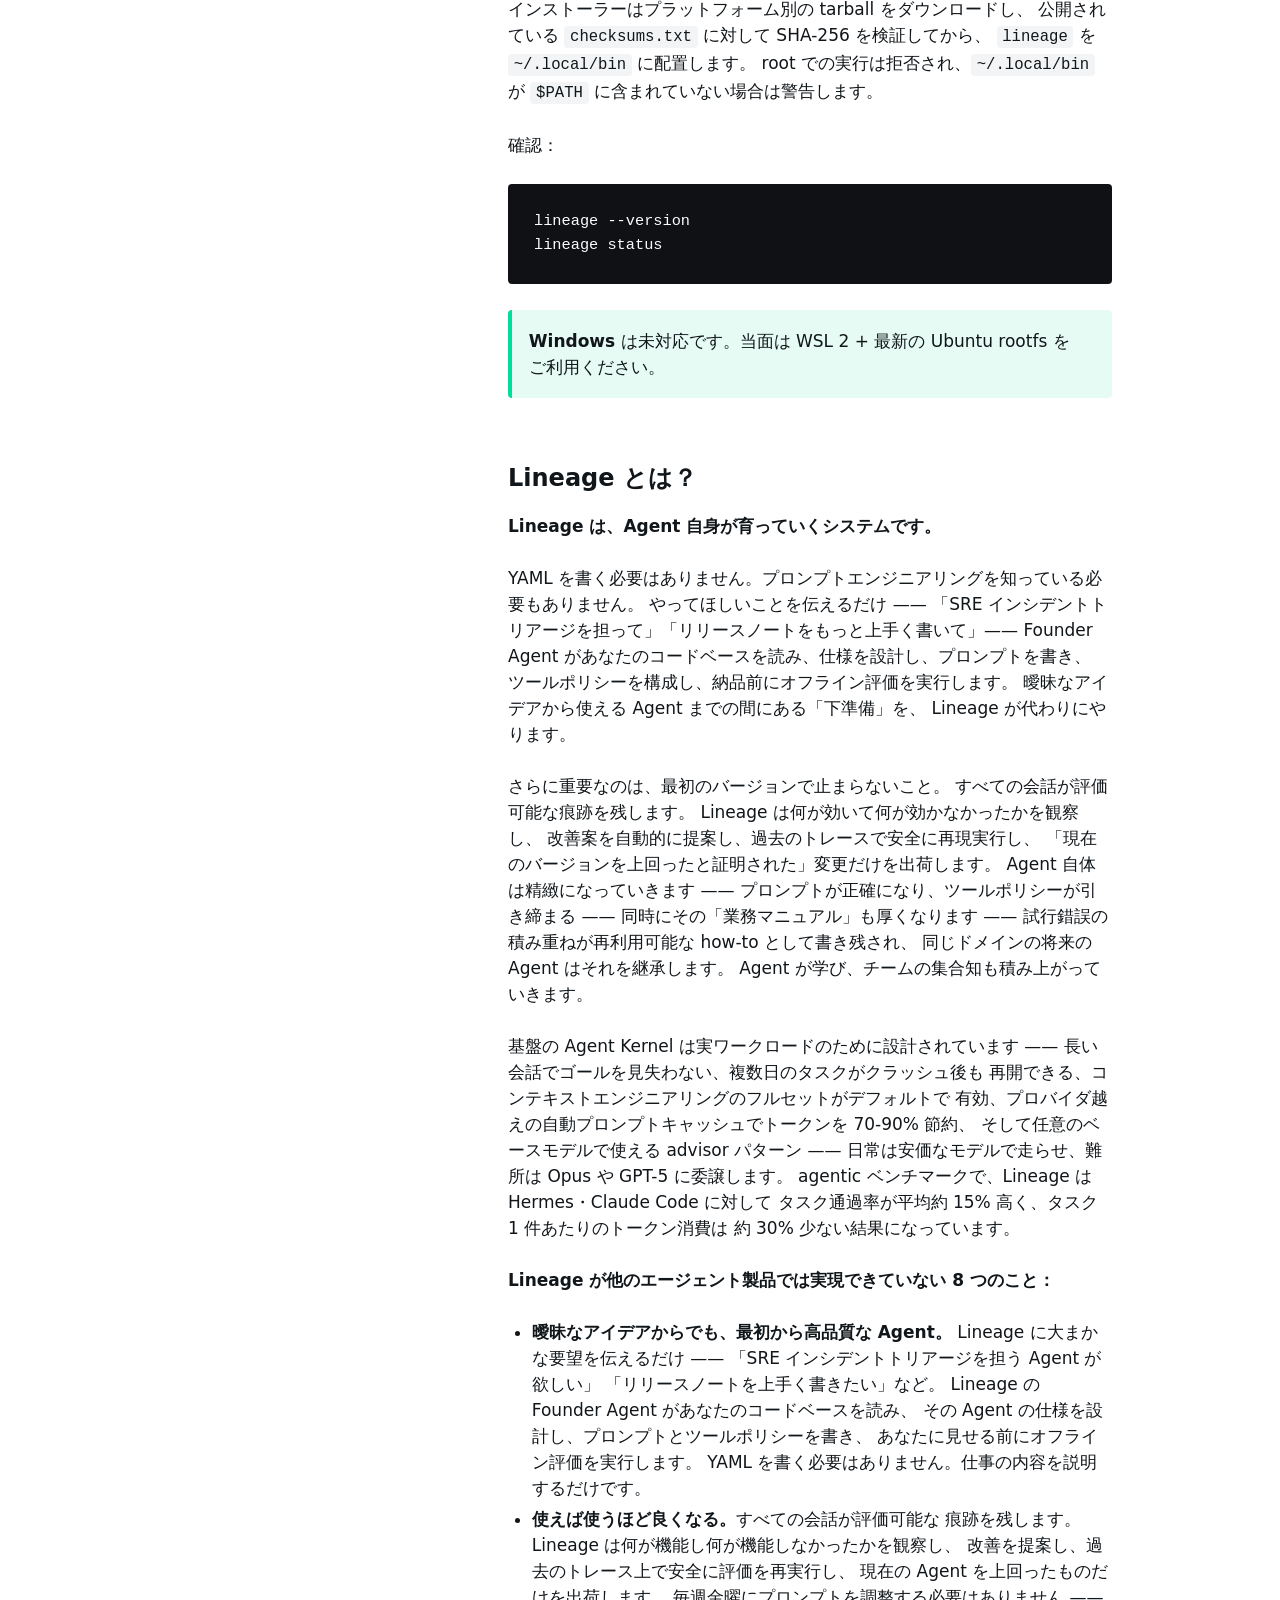
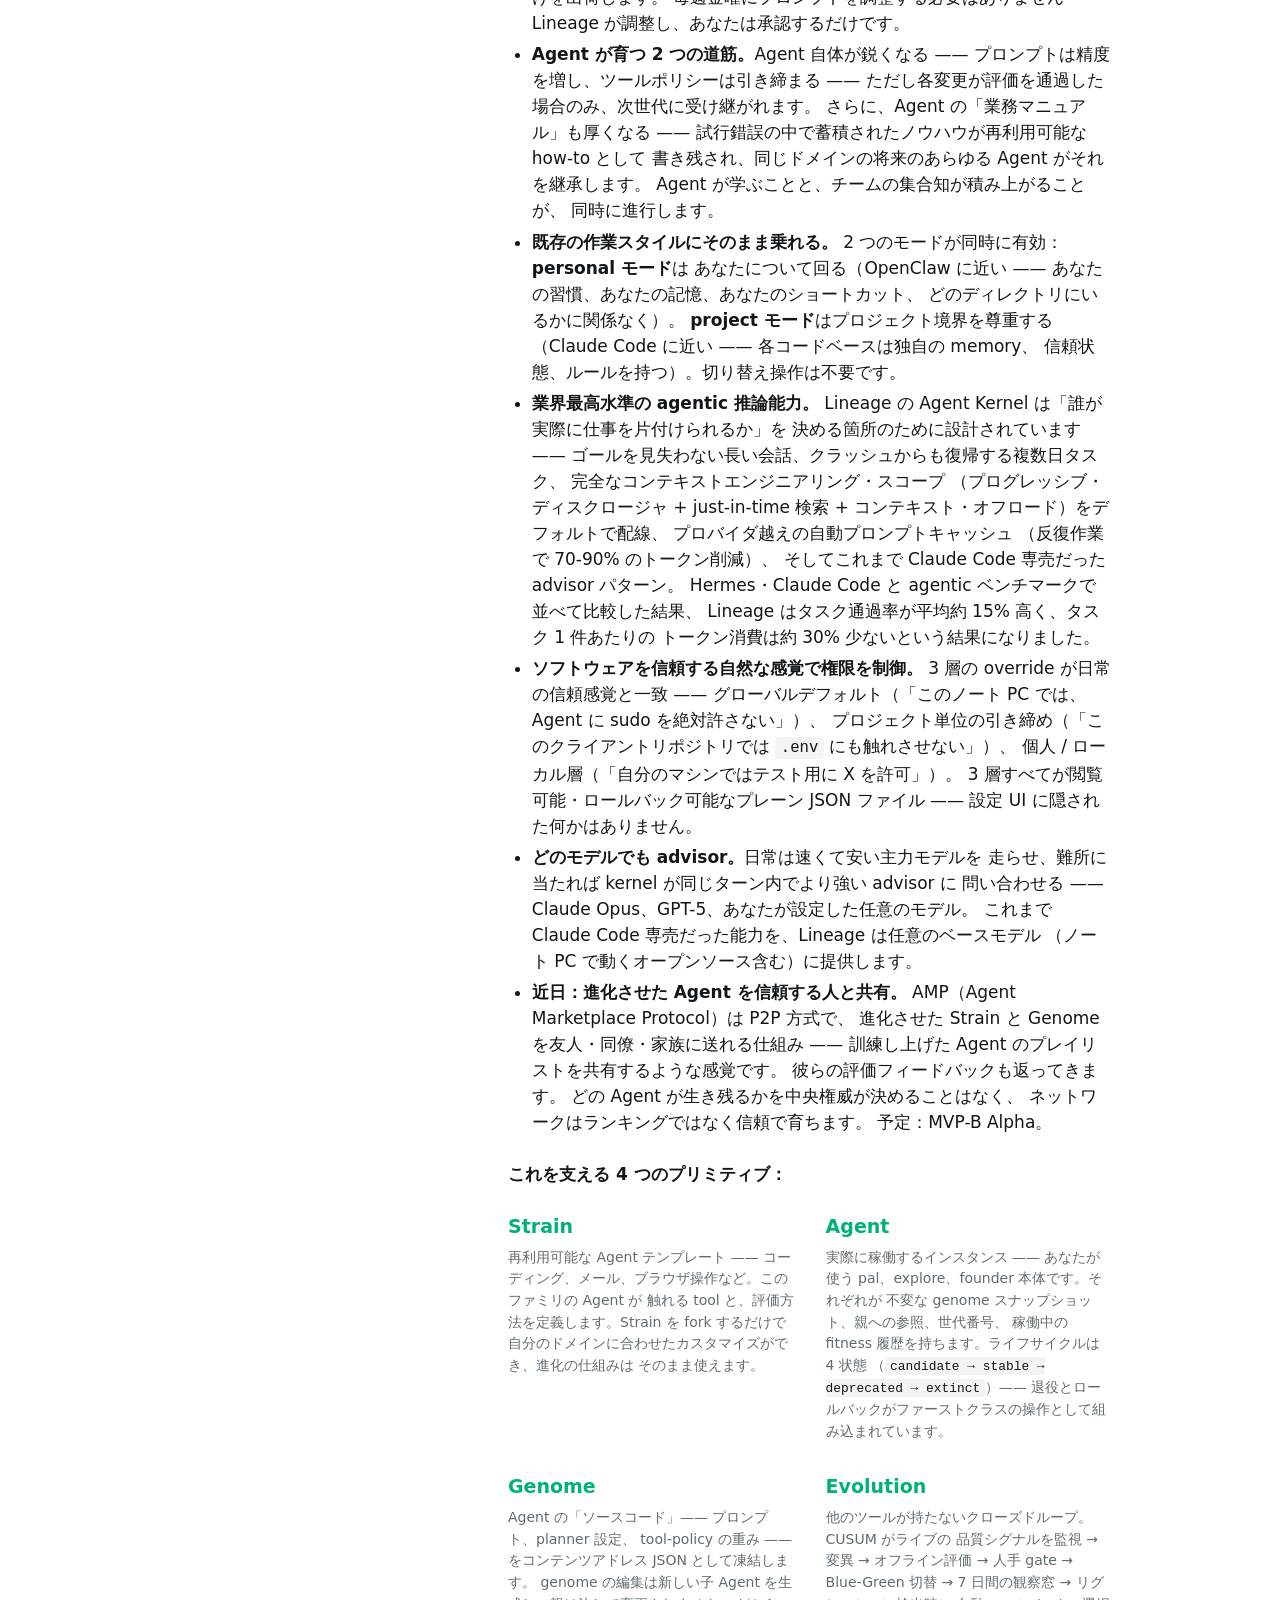
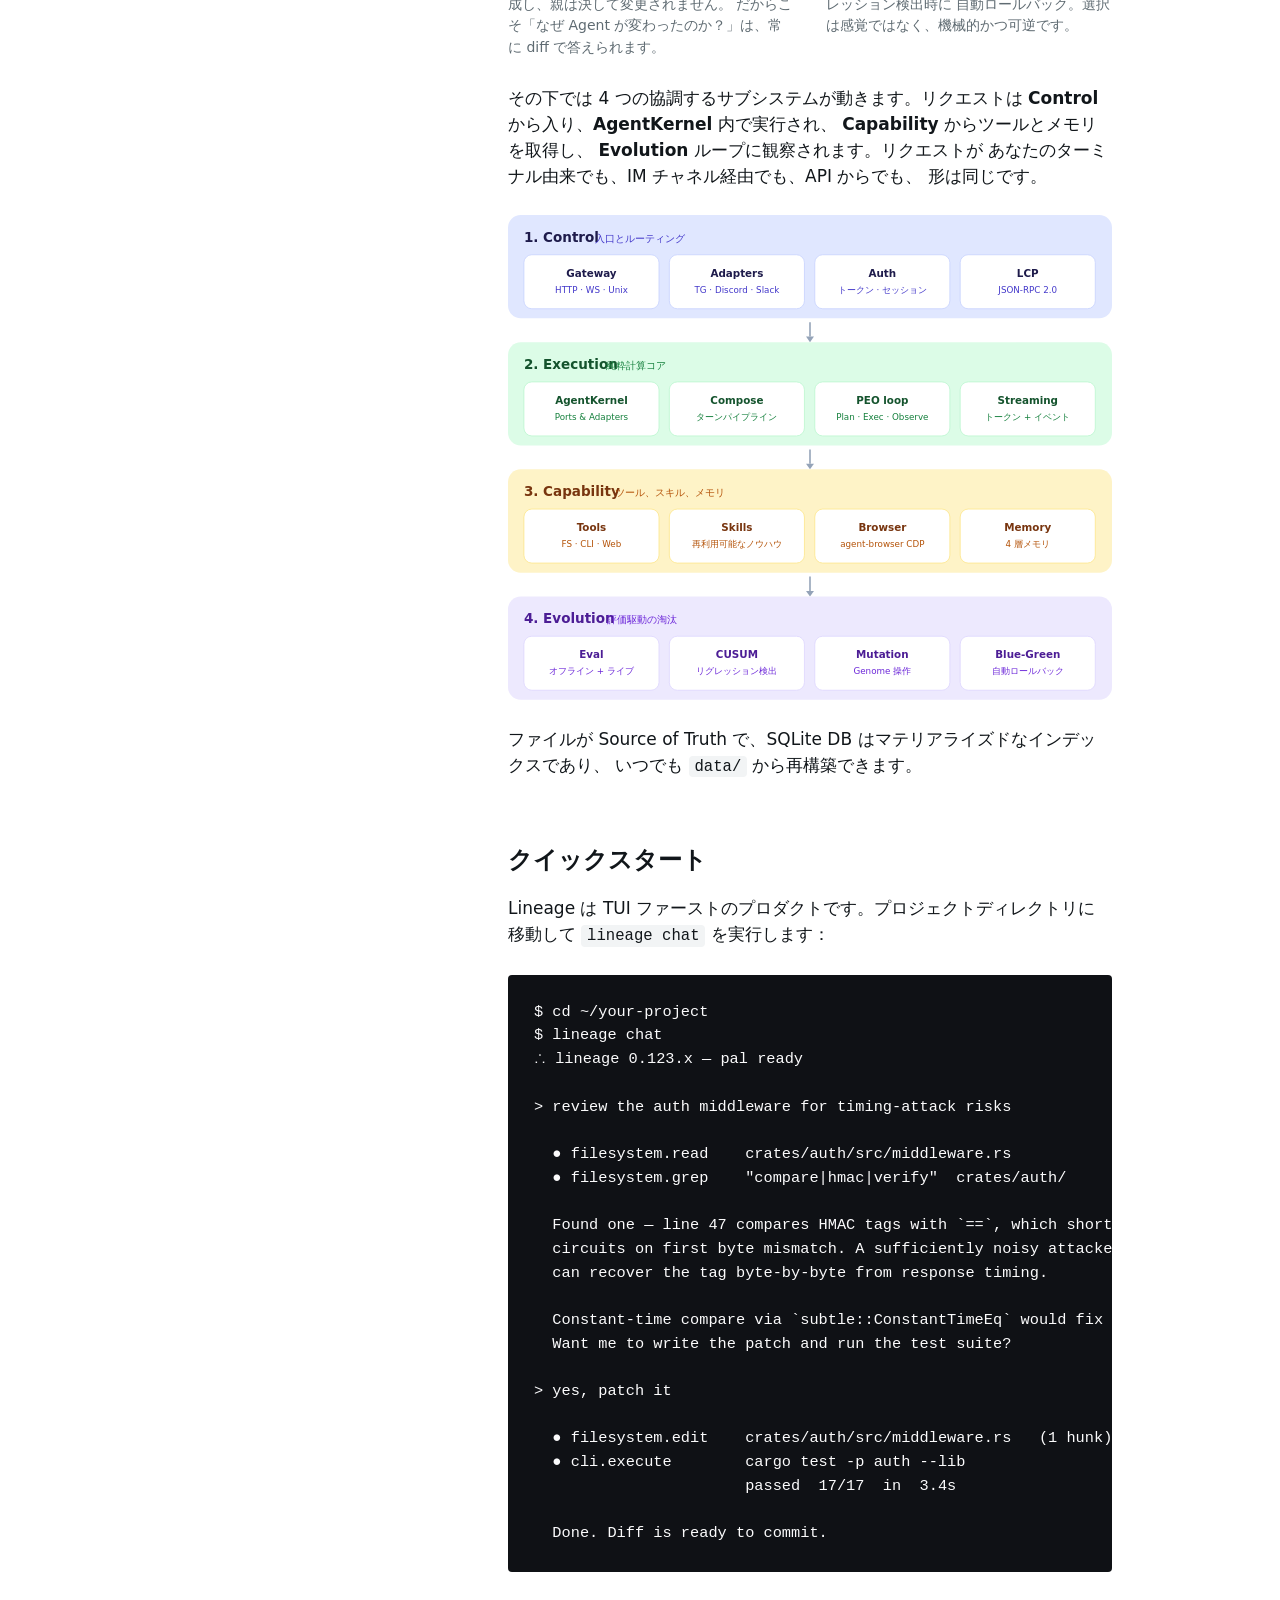
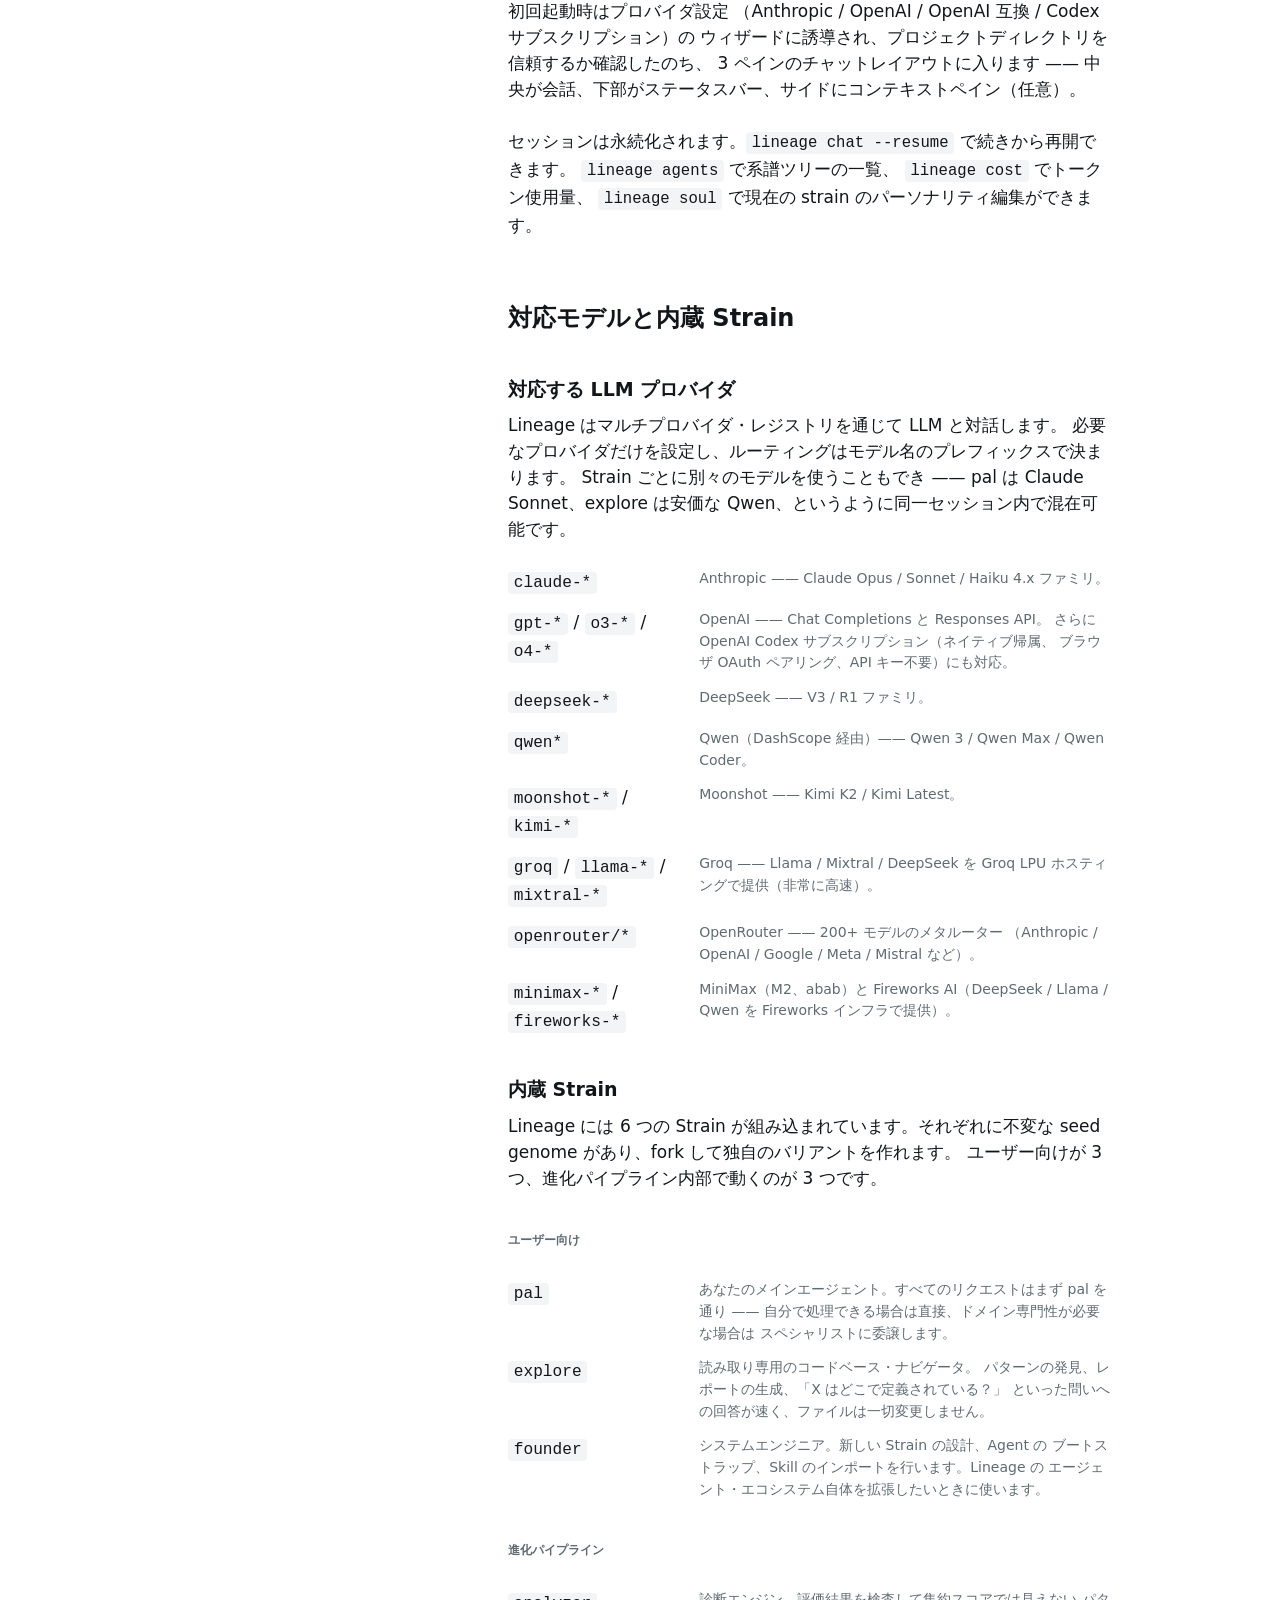
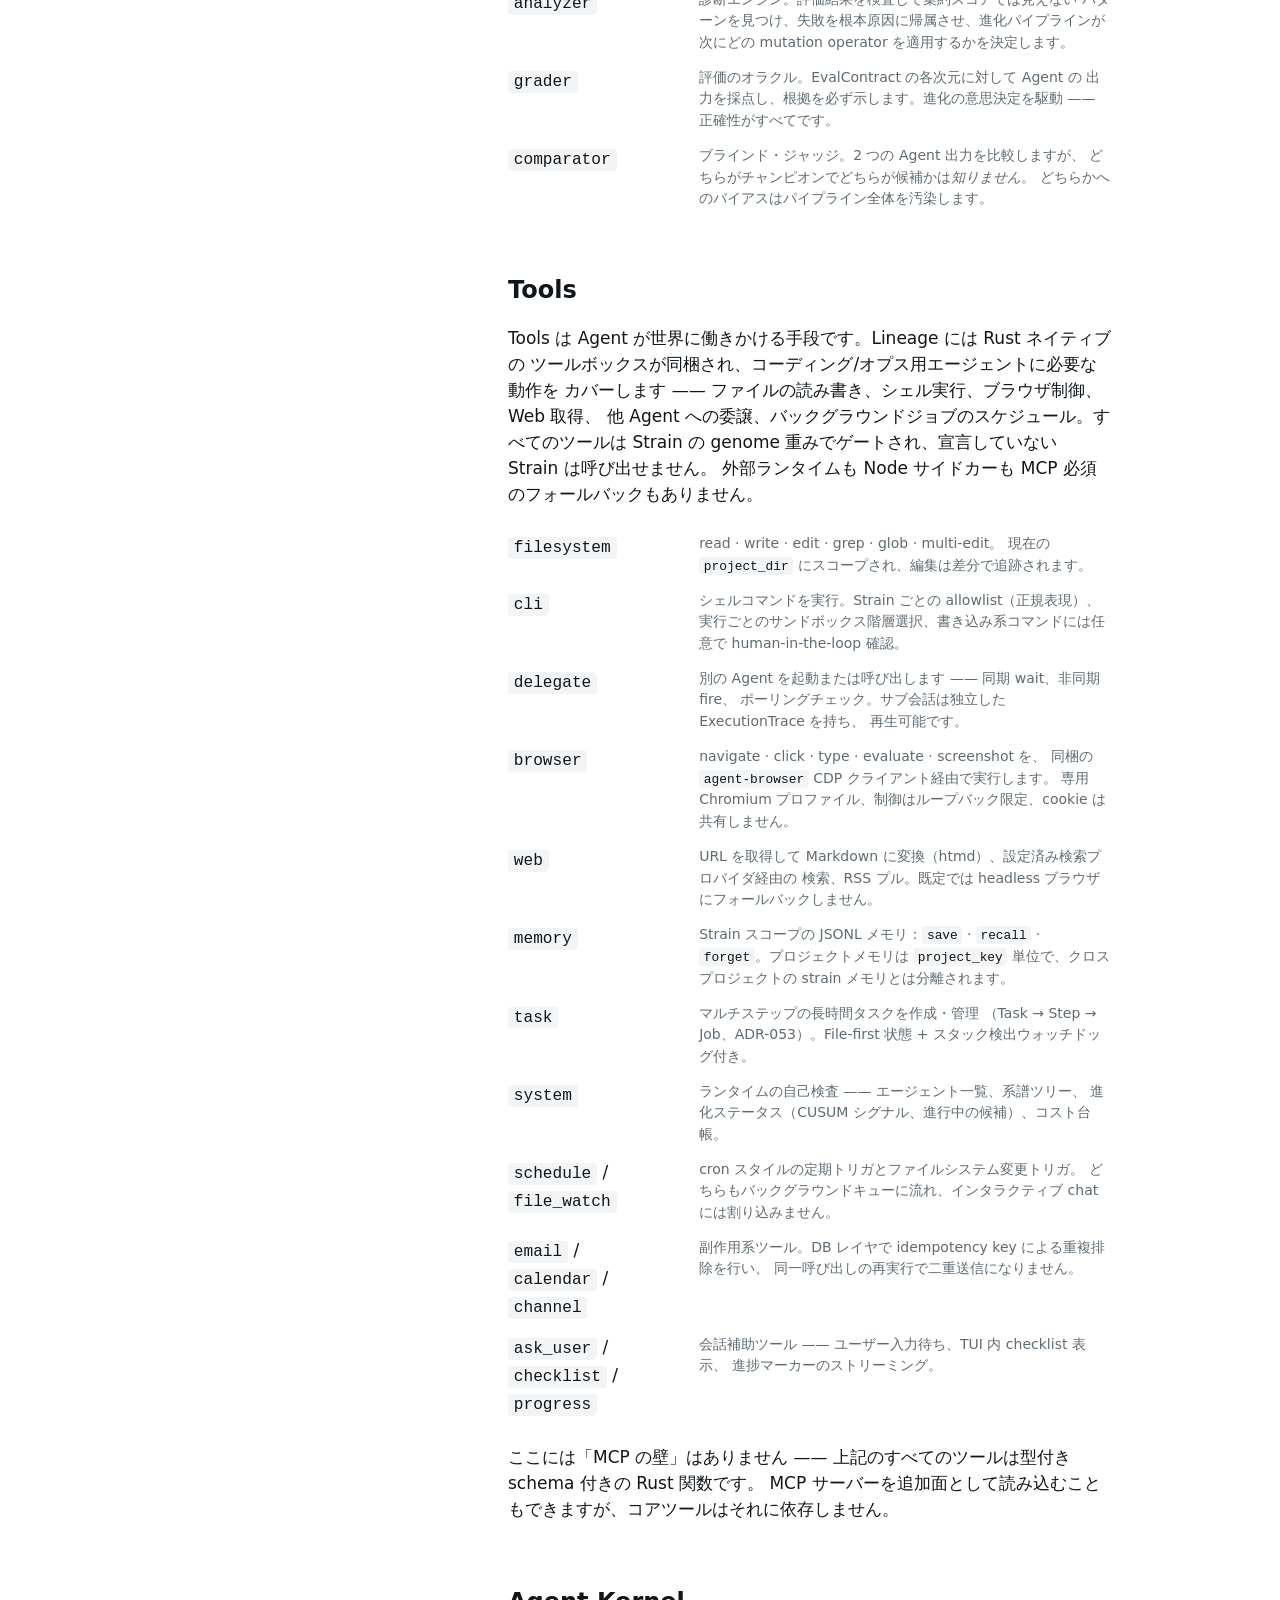
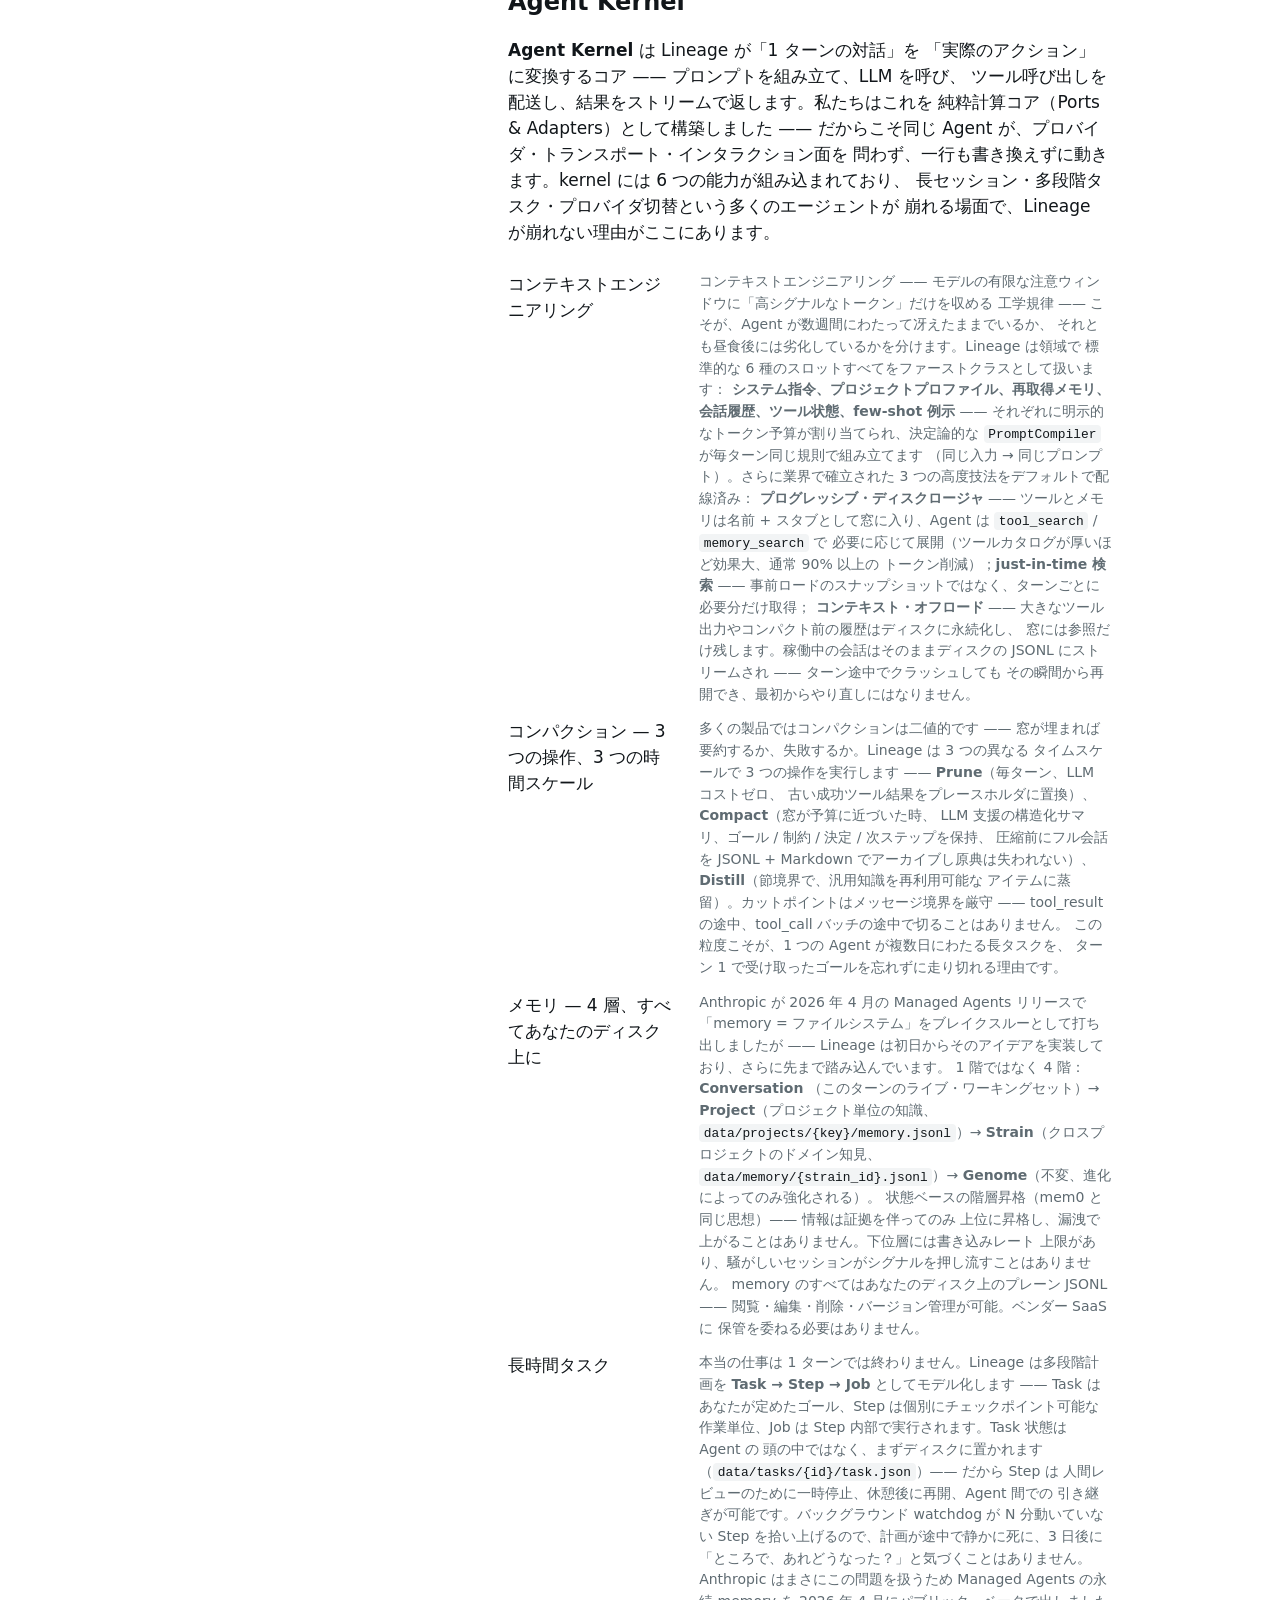
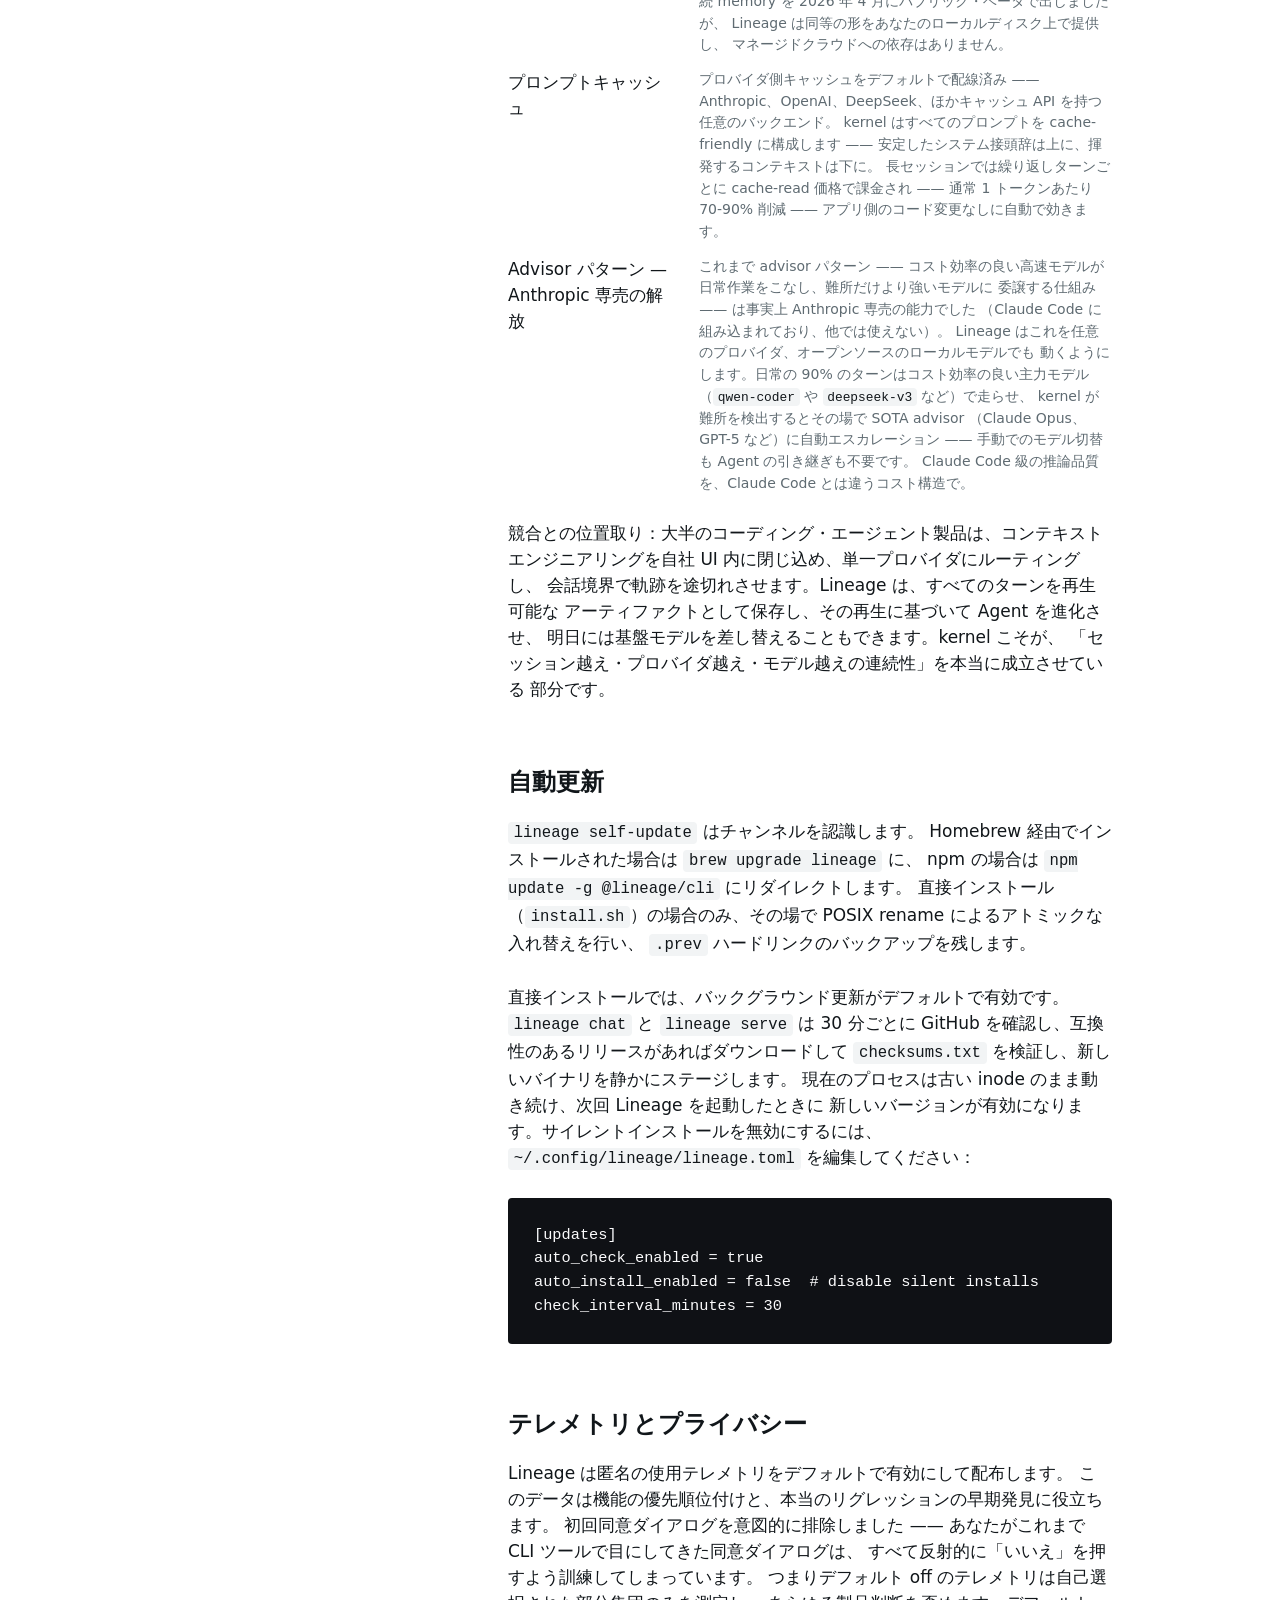
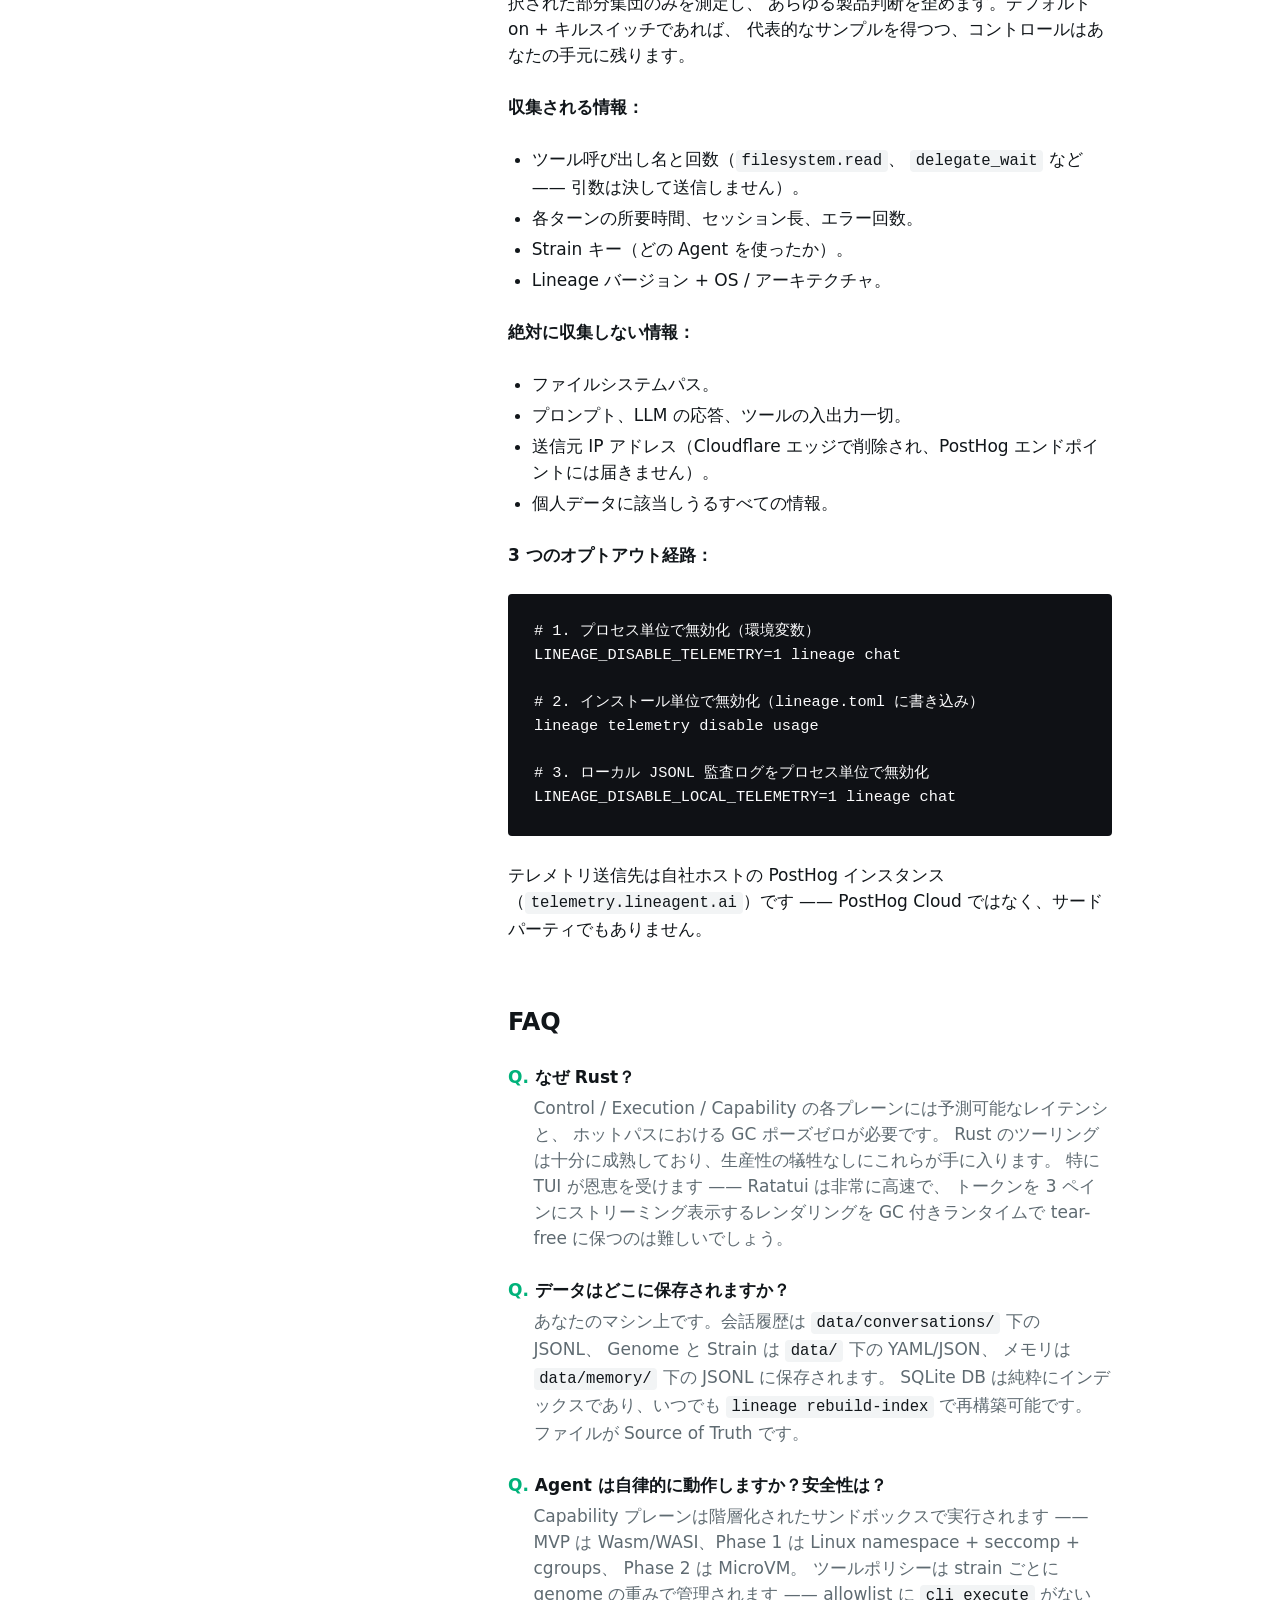
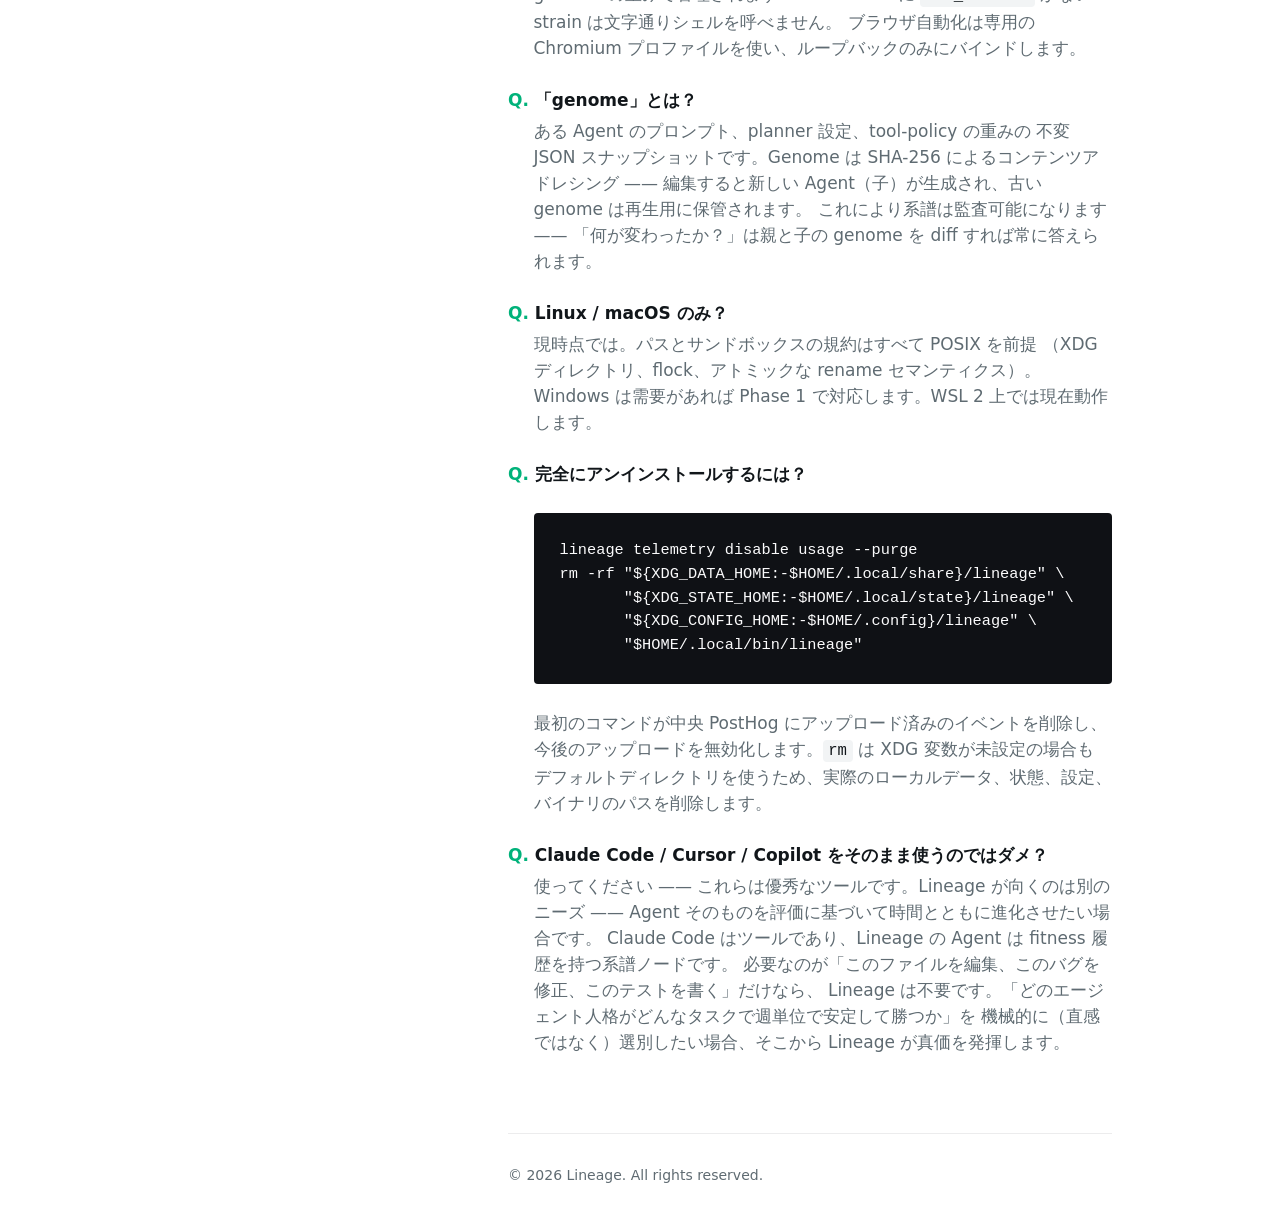
==== commit 522d1384: "docs: update self-update defaults copy" ====
--- a/ja/index.html
+++ b/ja/index.html
@@ -1278,15 +1278,18 @@
 
 
 <p lang="ja">
-    バックグラウンド更新は<strong>オプトイン</strong>です。デフォルトでは通知のみ ——
-    30 分ごとに GitHub をチェックし、新バージョンがあれば起動時にバナーを出すだけです。
-    サイレントインストールを有効にするには、
+    直接インストールでは、バックグラウンド更新がデフォルトで有効です。
+    <code>lineage chat</code> と <code>lineage serve</code> は 30 分ごとに
+    GitHub を確認し、互換性のあるリリースがあればダウンロードして
+    <code>checksums.txt</code> を検証し、新しいバイナリを静かにステージします。
+    現在のプロセスは古い inode のまま動き続け、次回 Lineage を起動したときに
+    新しいバージョンが有効になります。サイレントインストールを無効にするには、
     <code>~/.config/lineage/lineage.toml</code> を編集してください：
 </p>
 
 <pre><code>[updates]
 auto_check_enabled = true
-auto_install_enabled = true   # default false
+auto_install_enabled = false  # disable silent installs
 check_interval_minutes = 30</code></pre>
 </section>
 
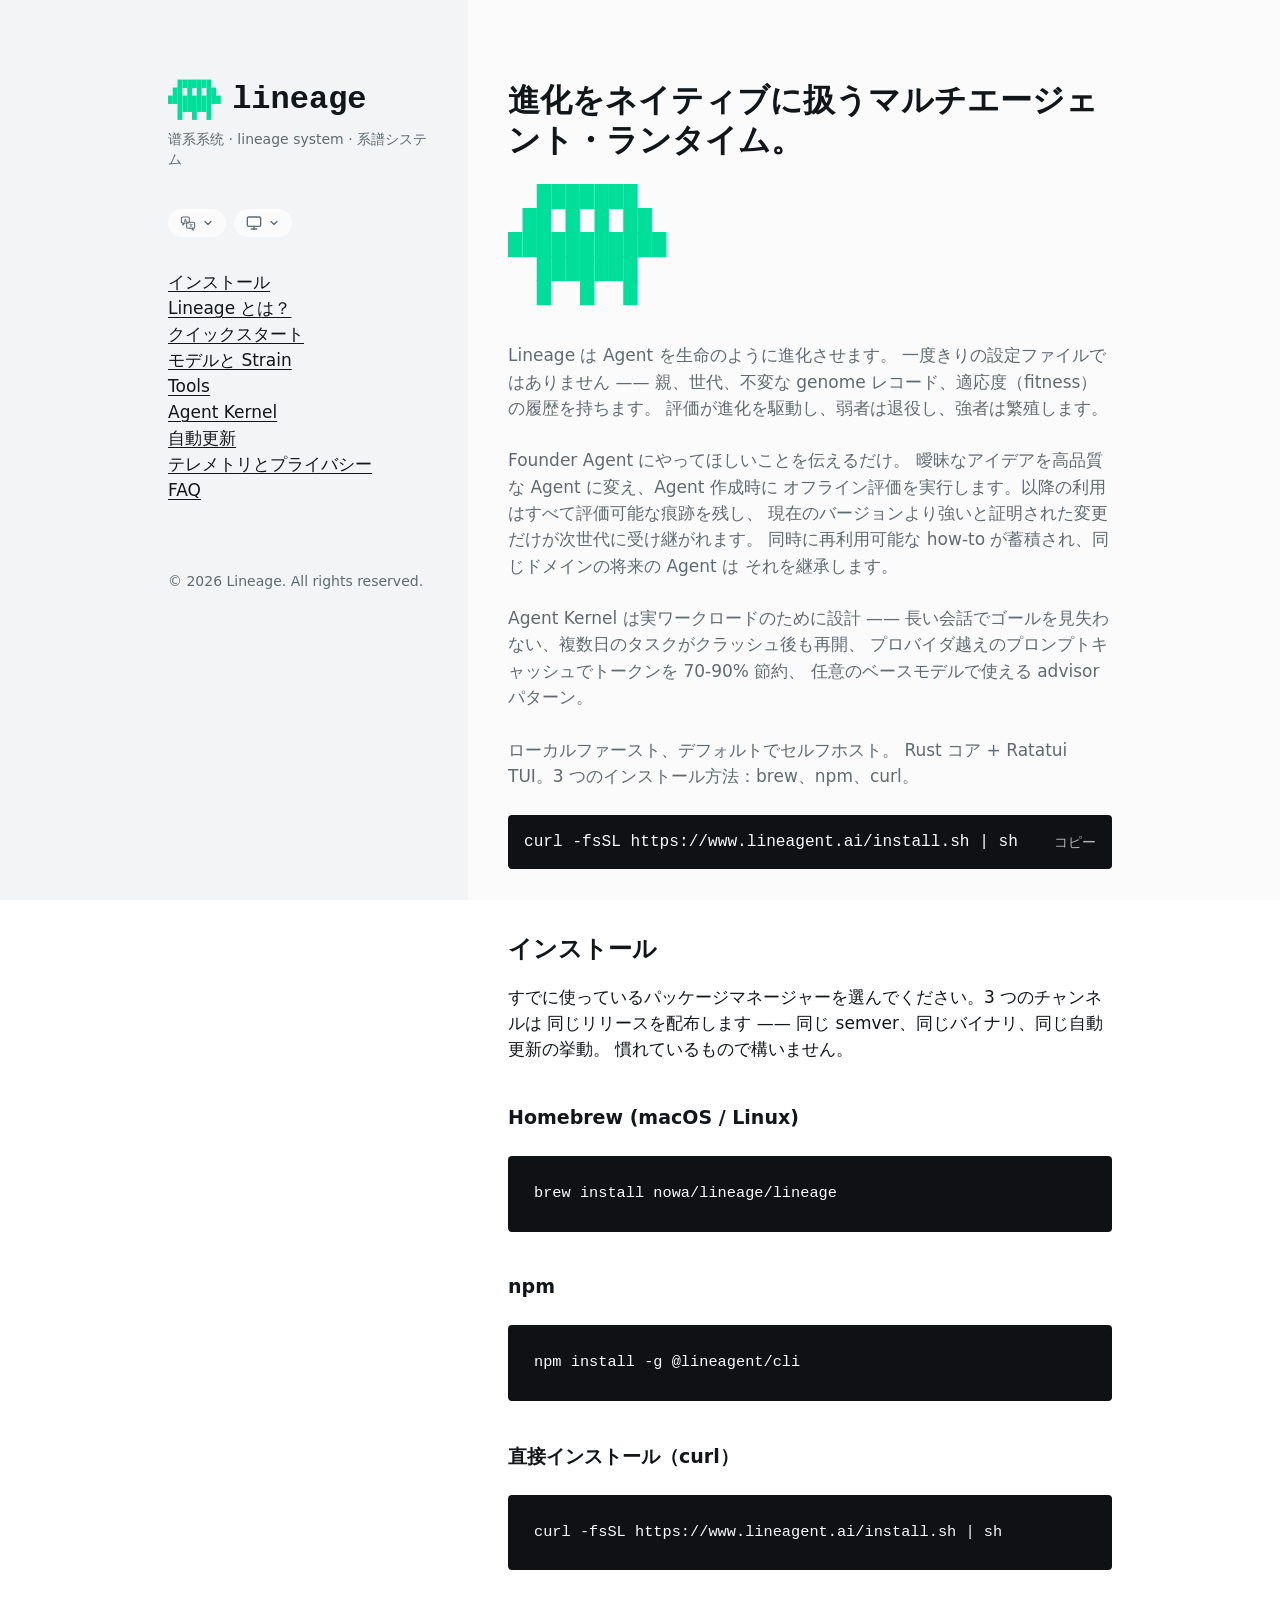
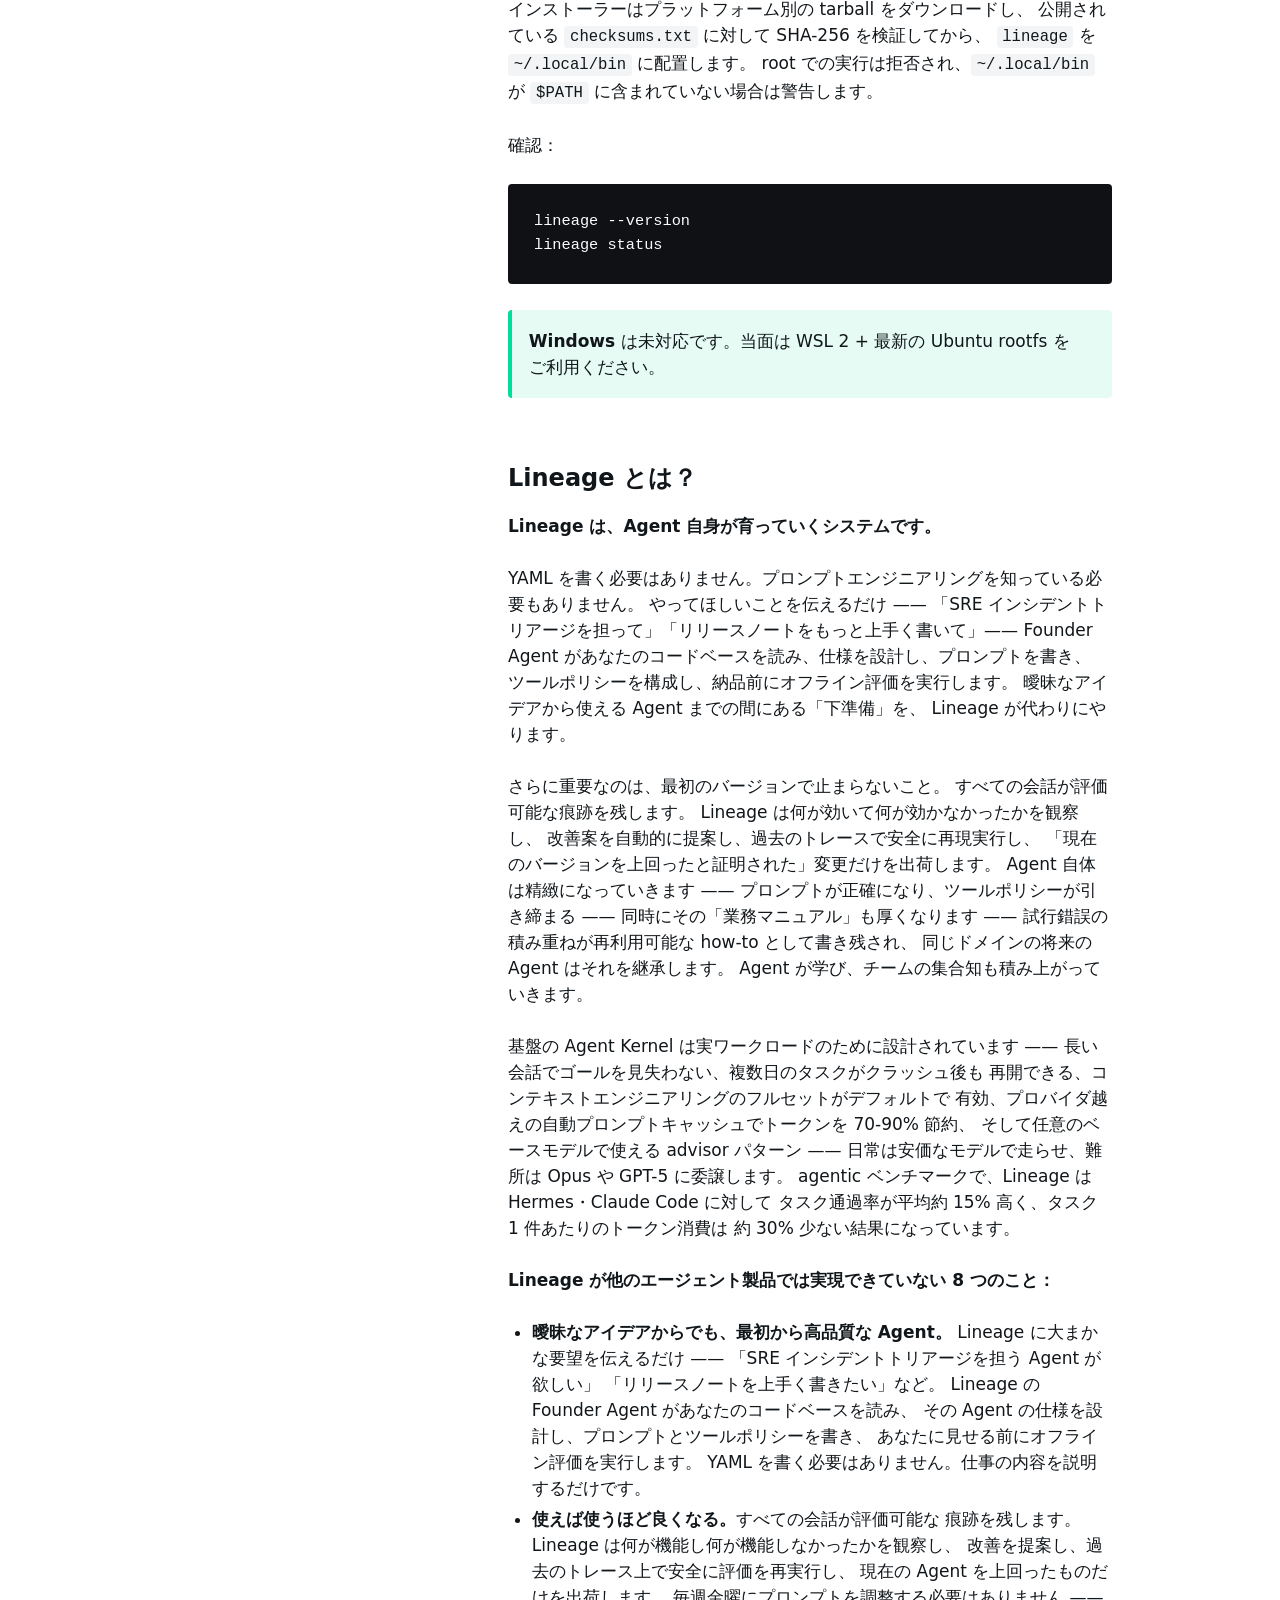
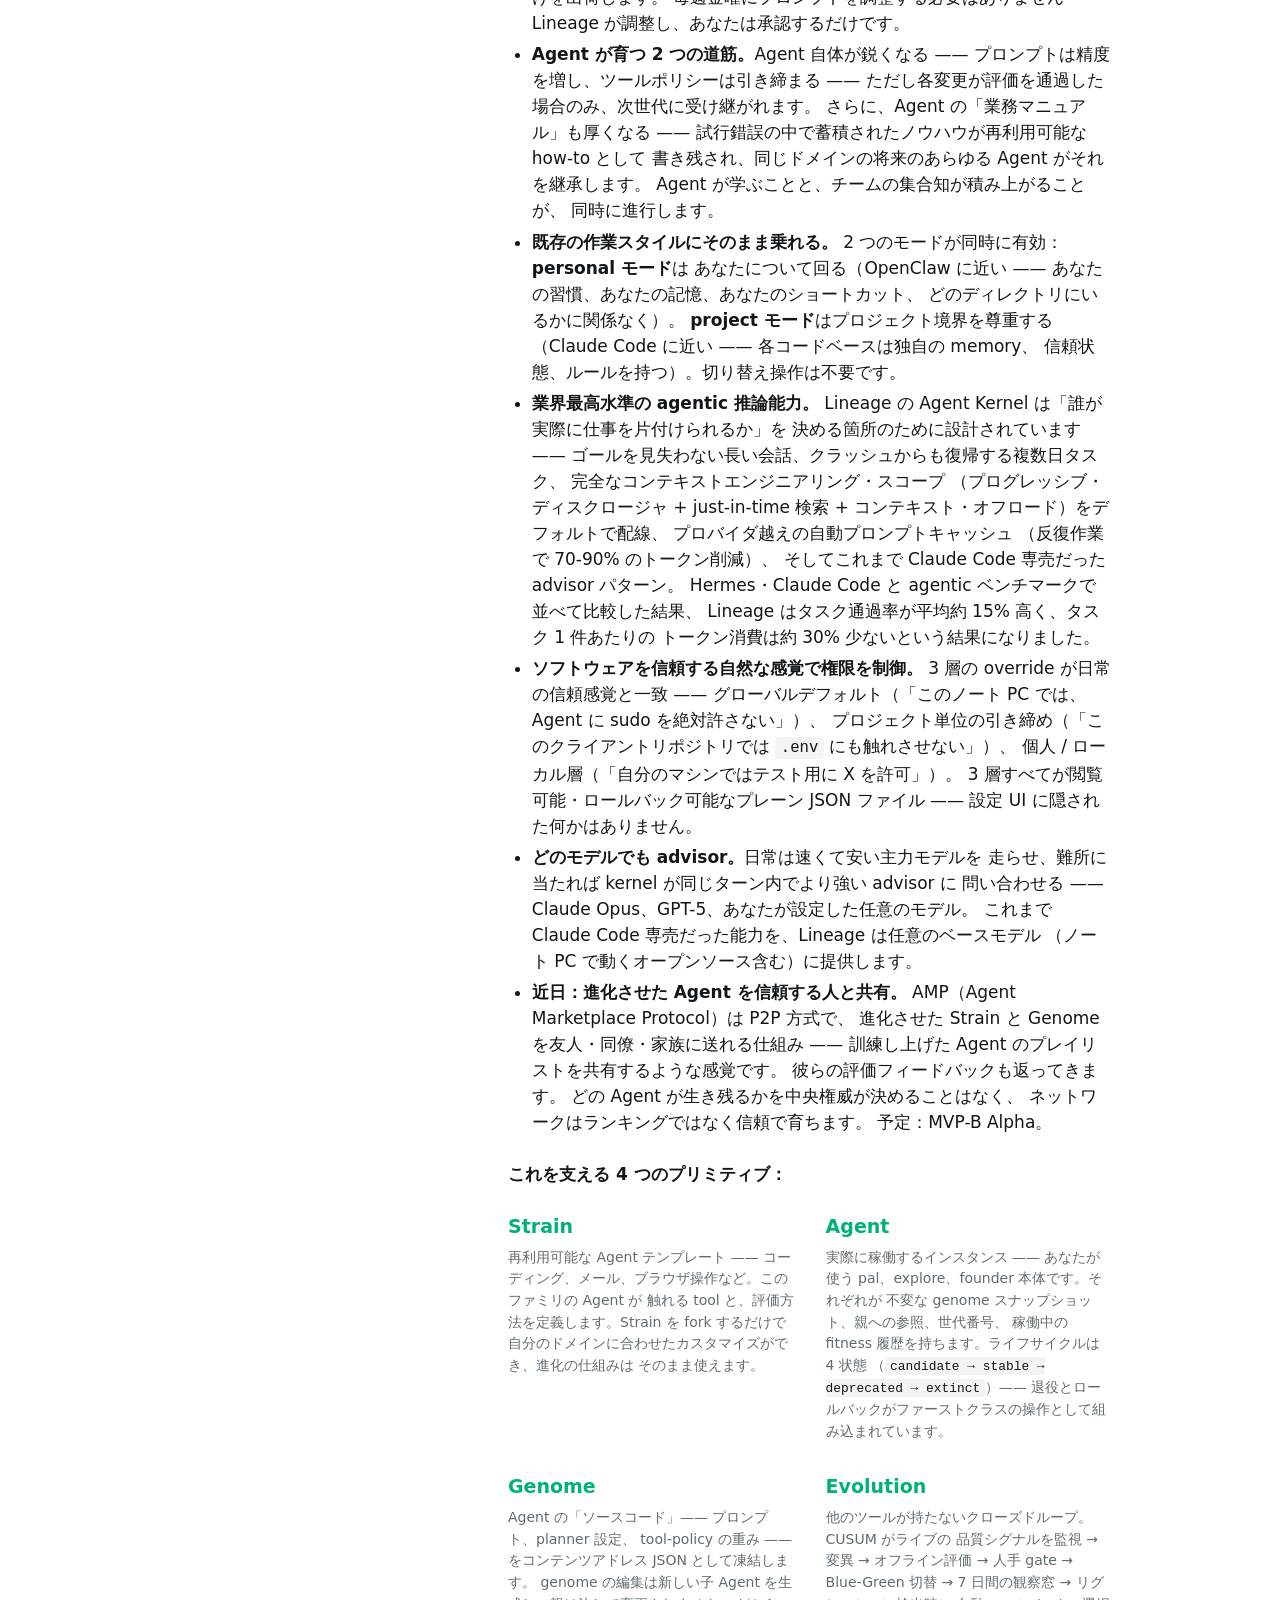
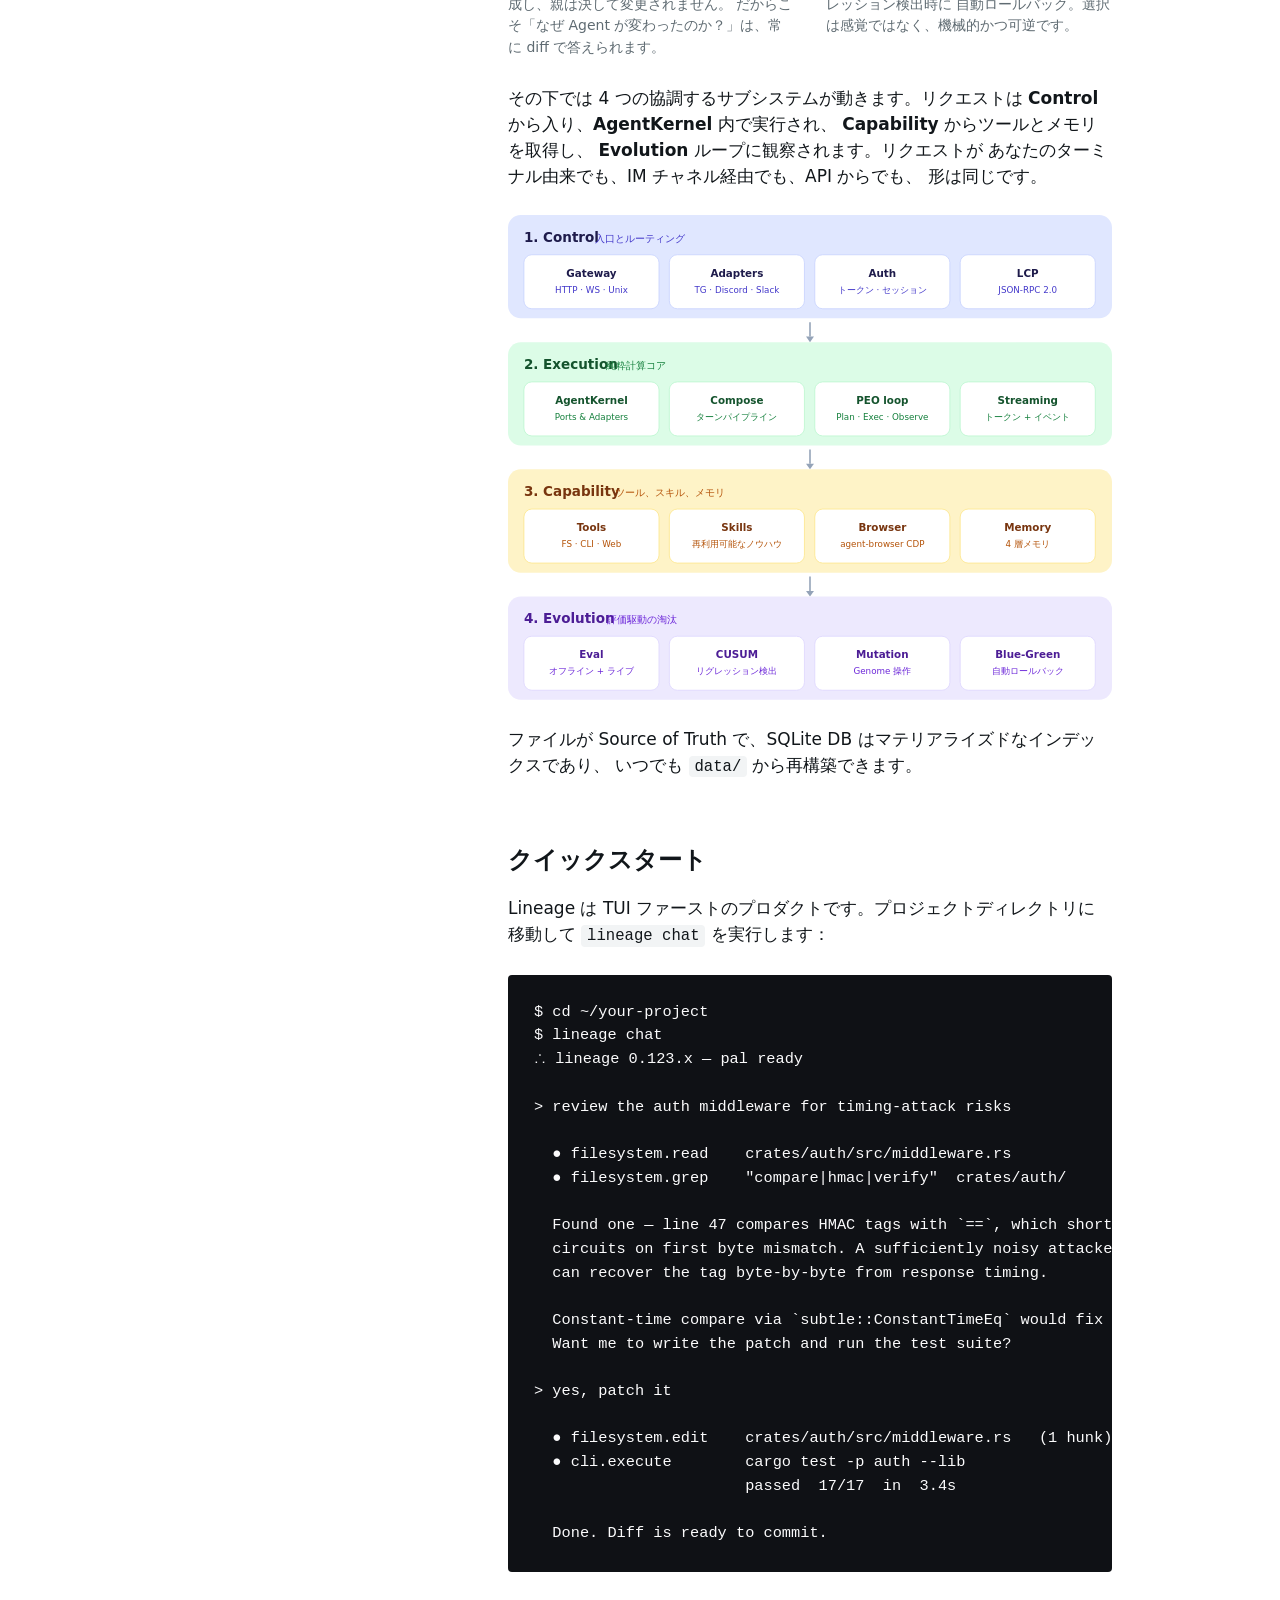
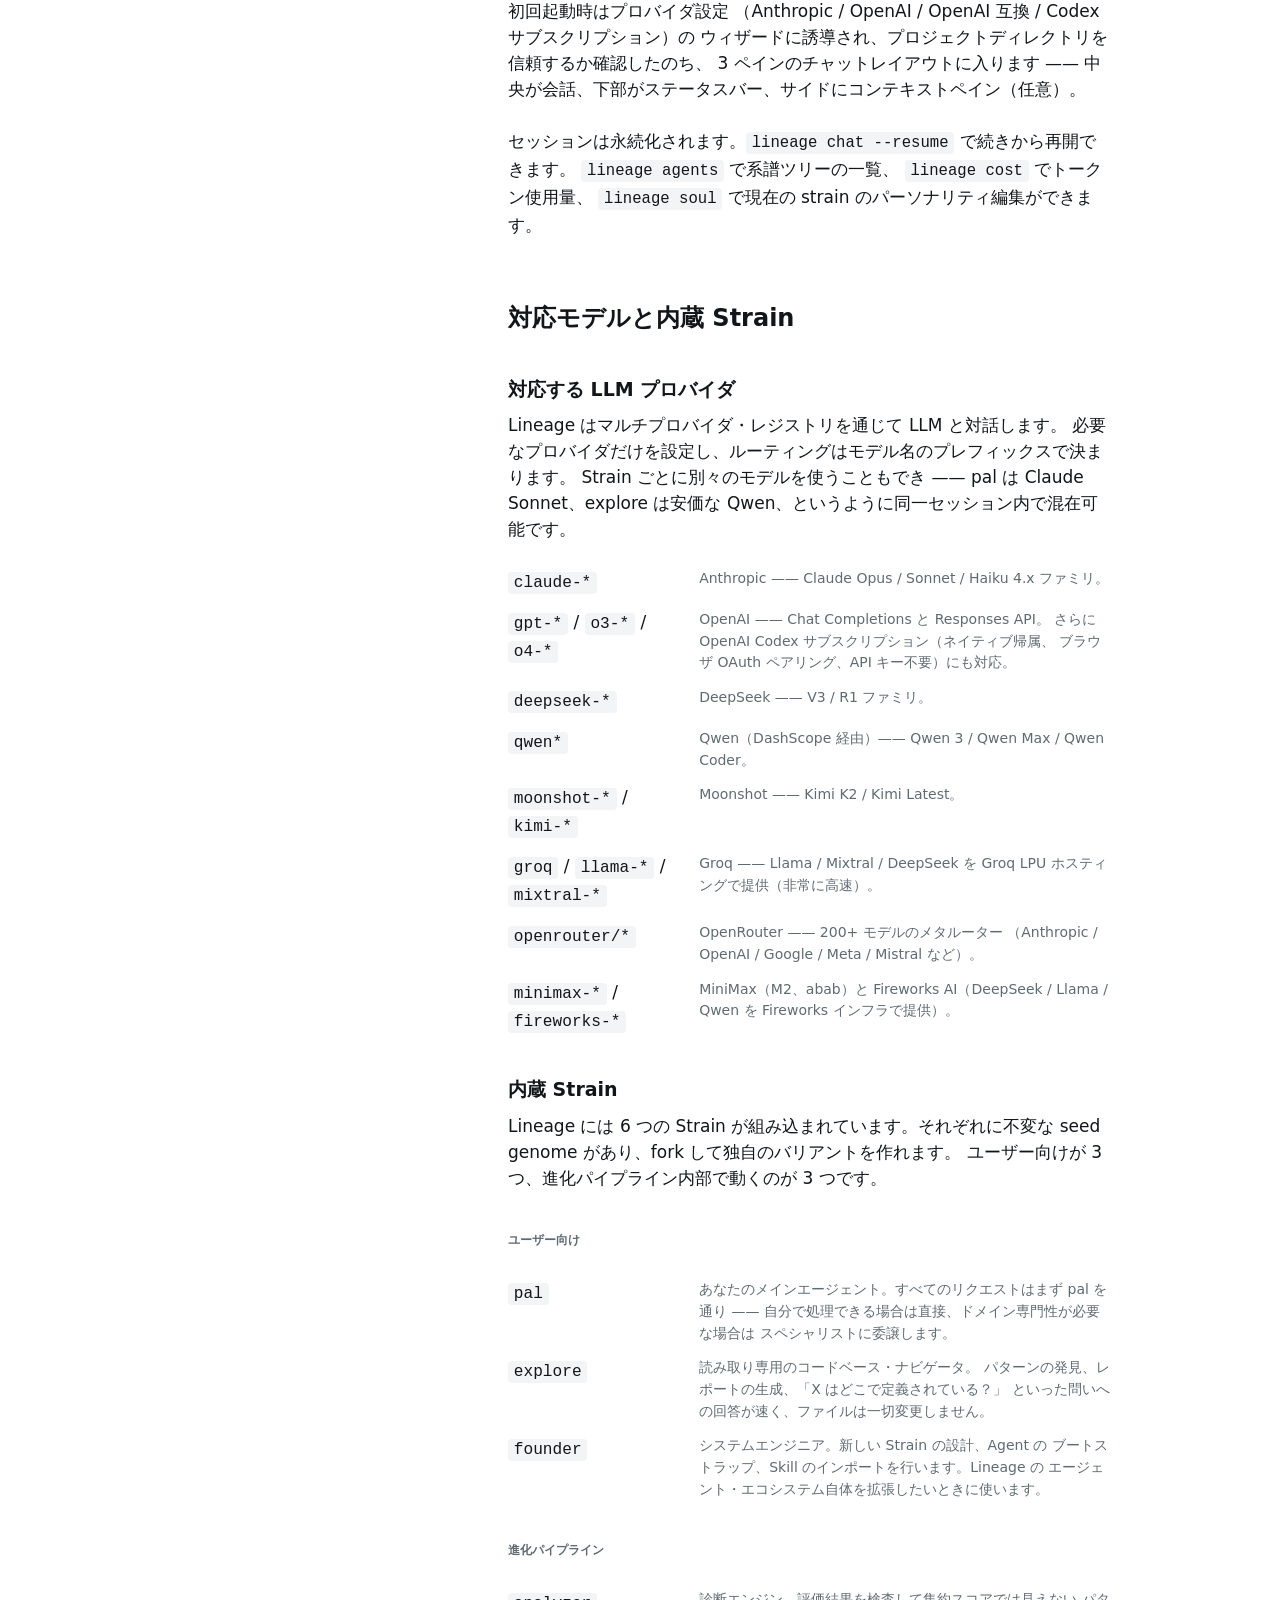
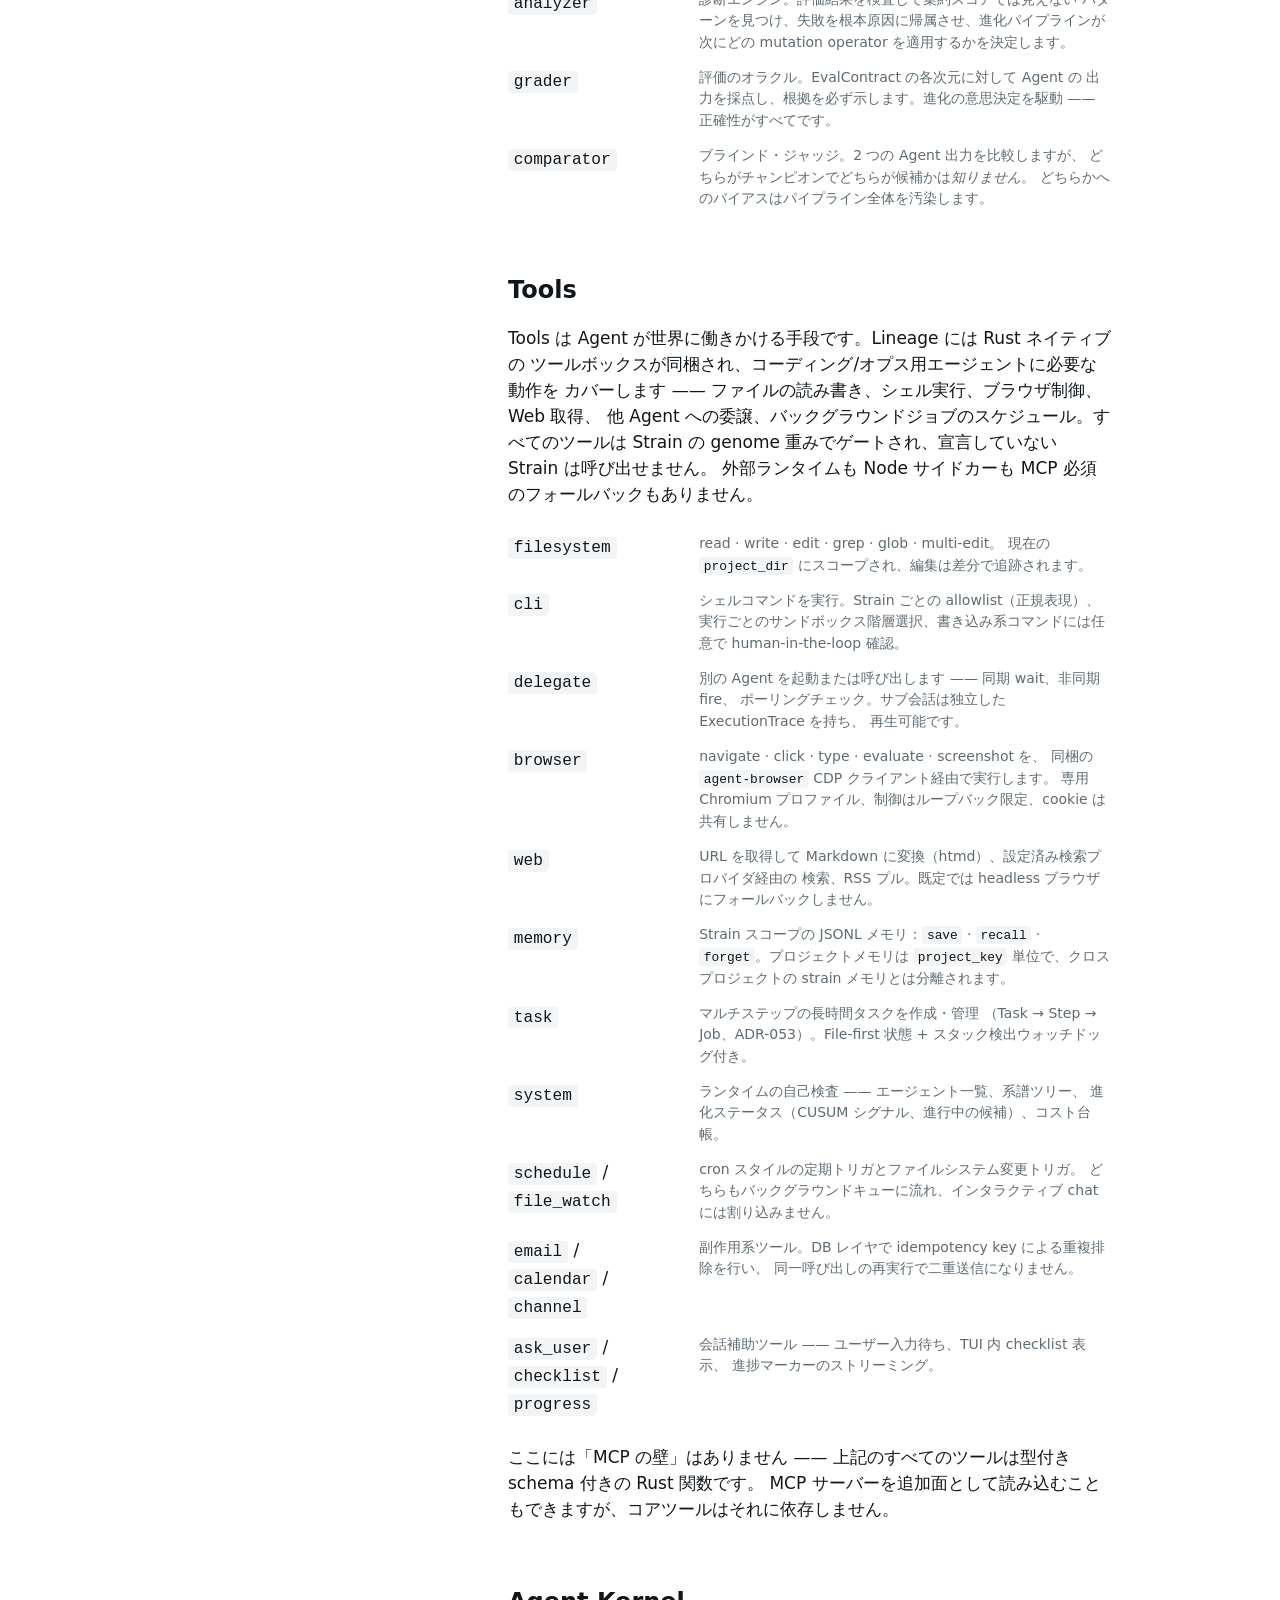
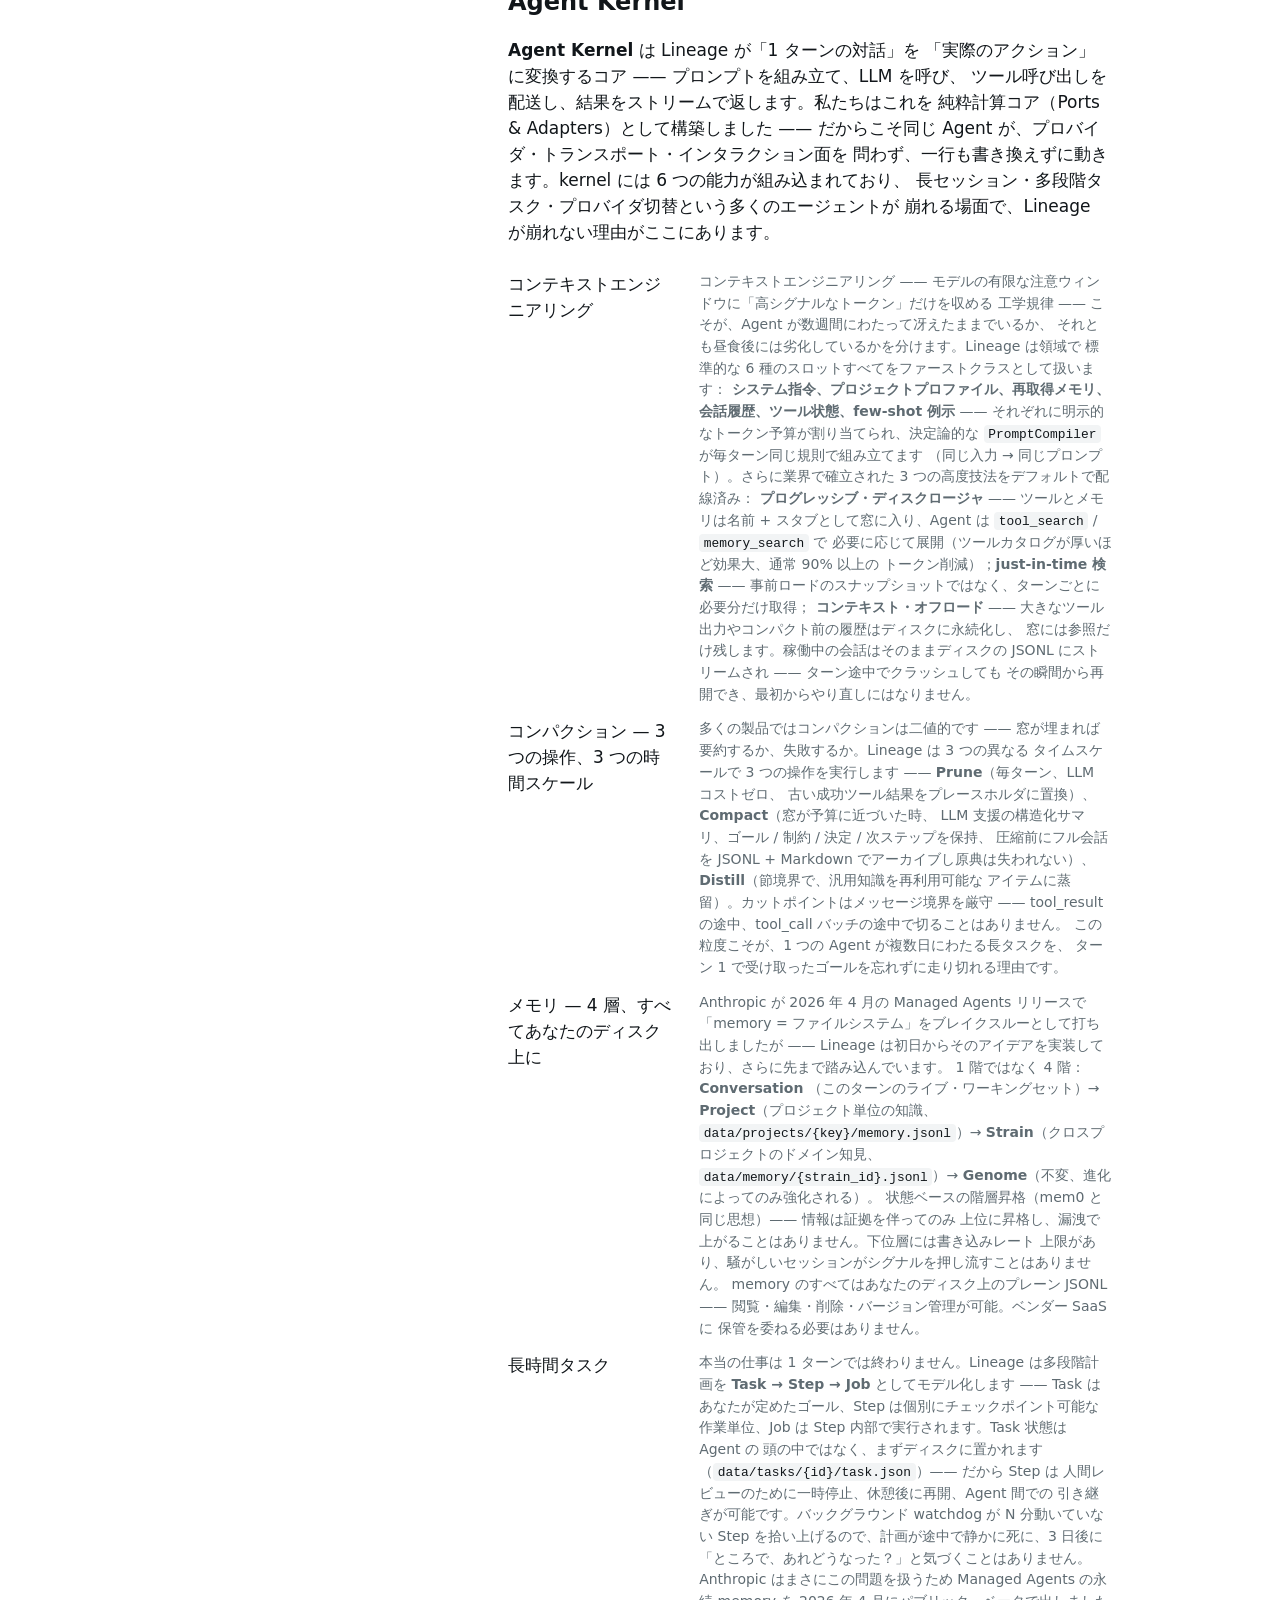
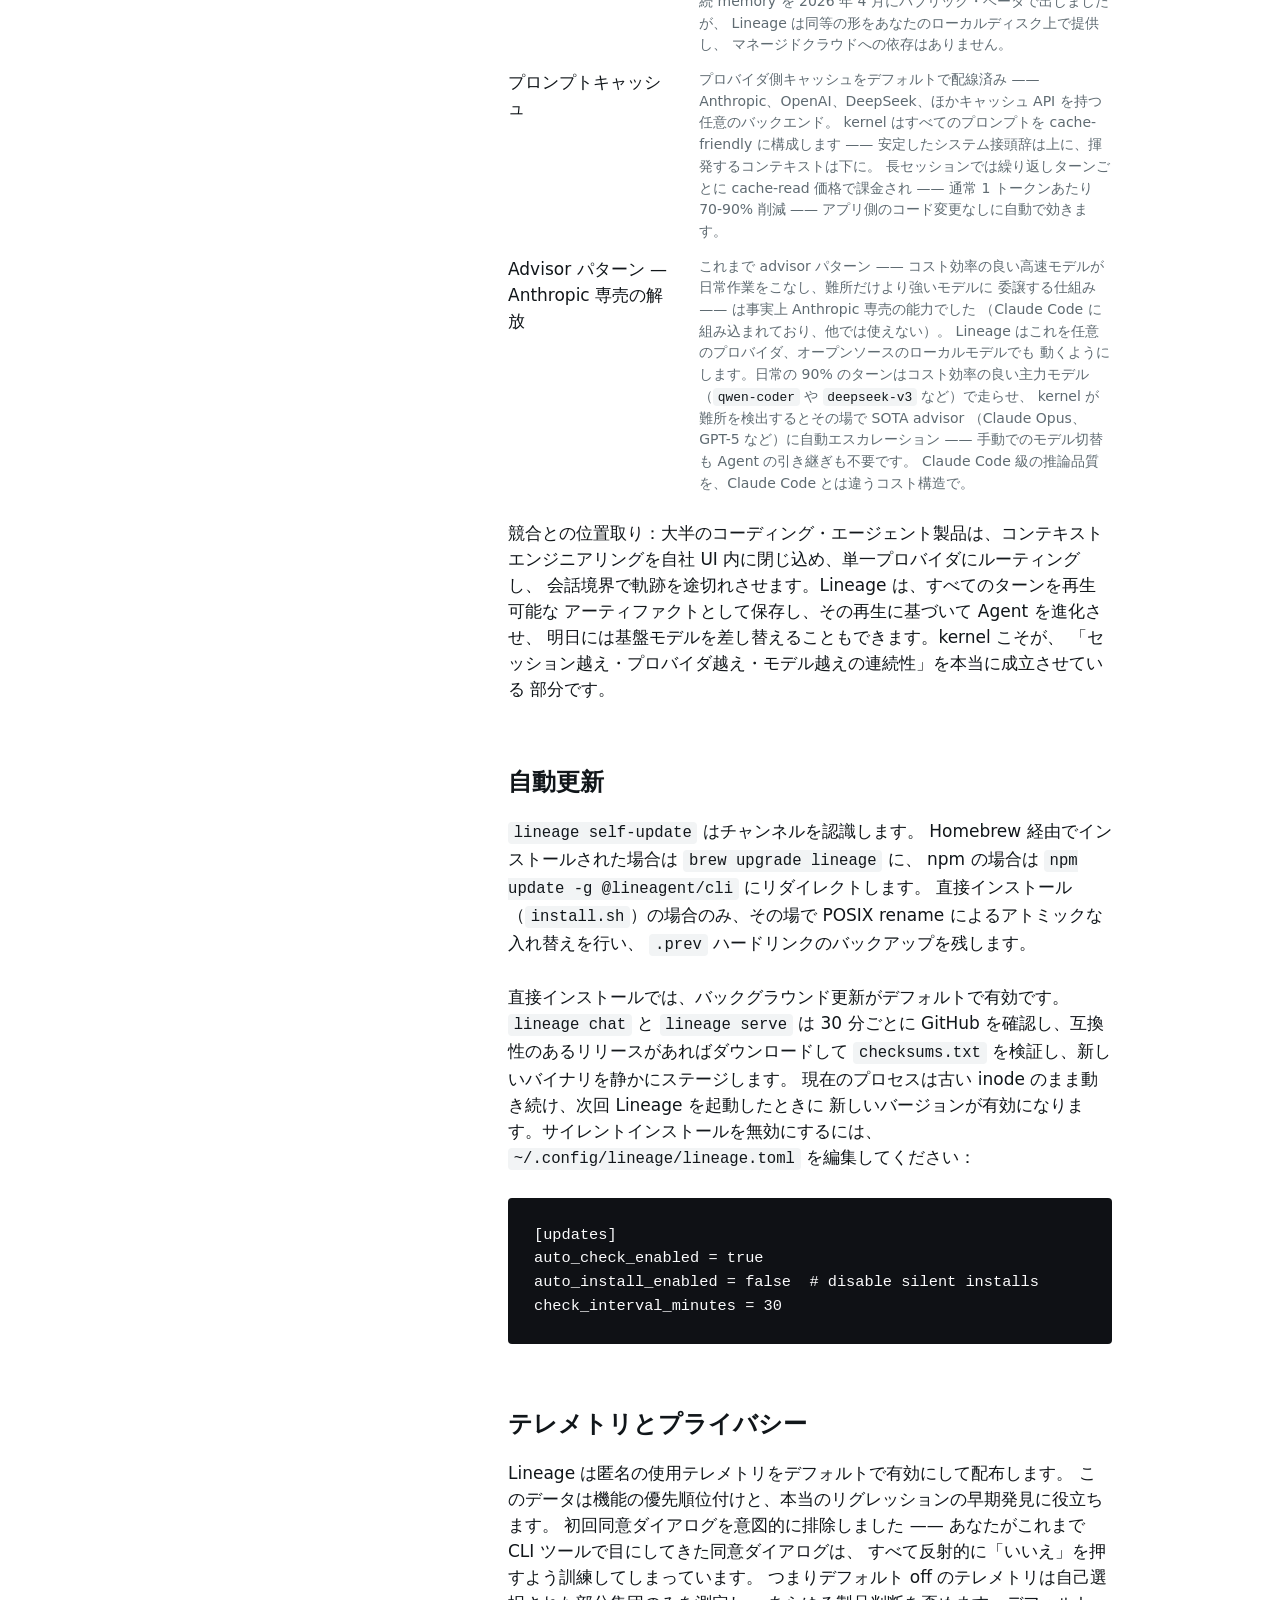
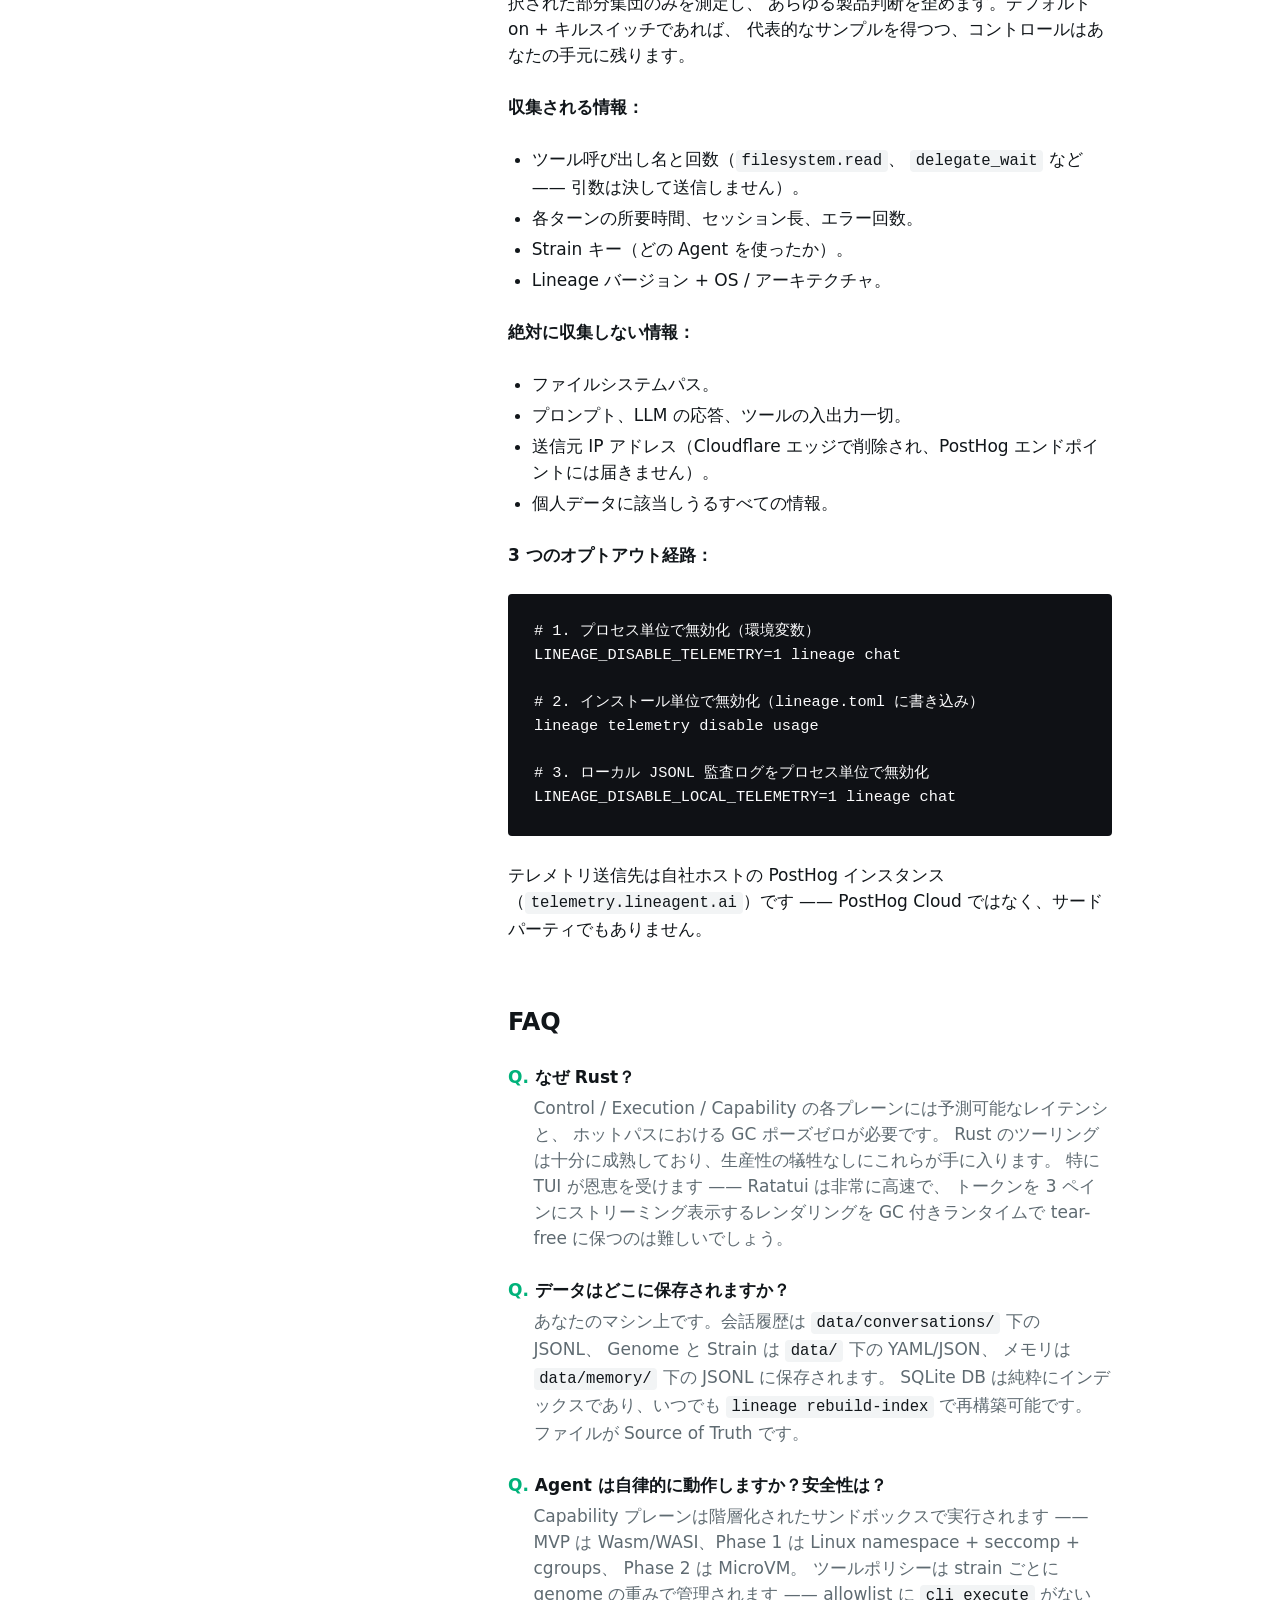
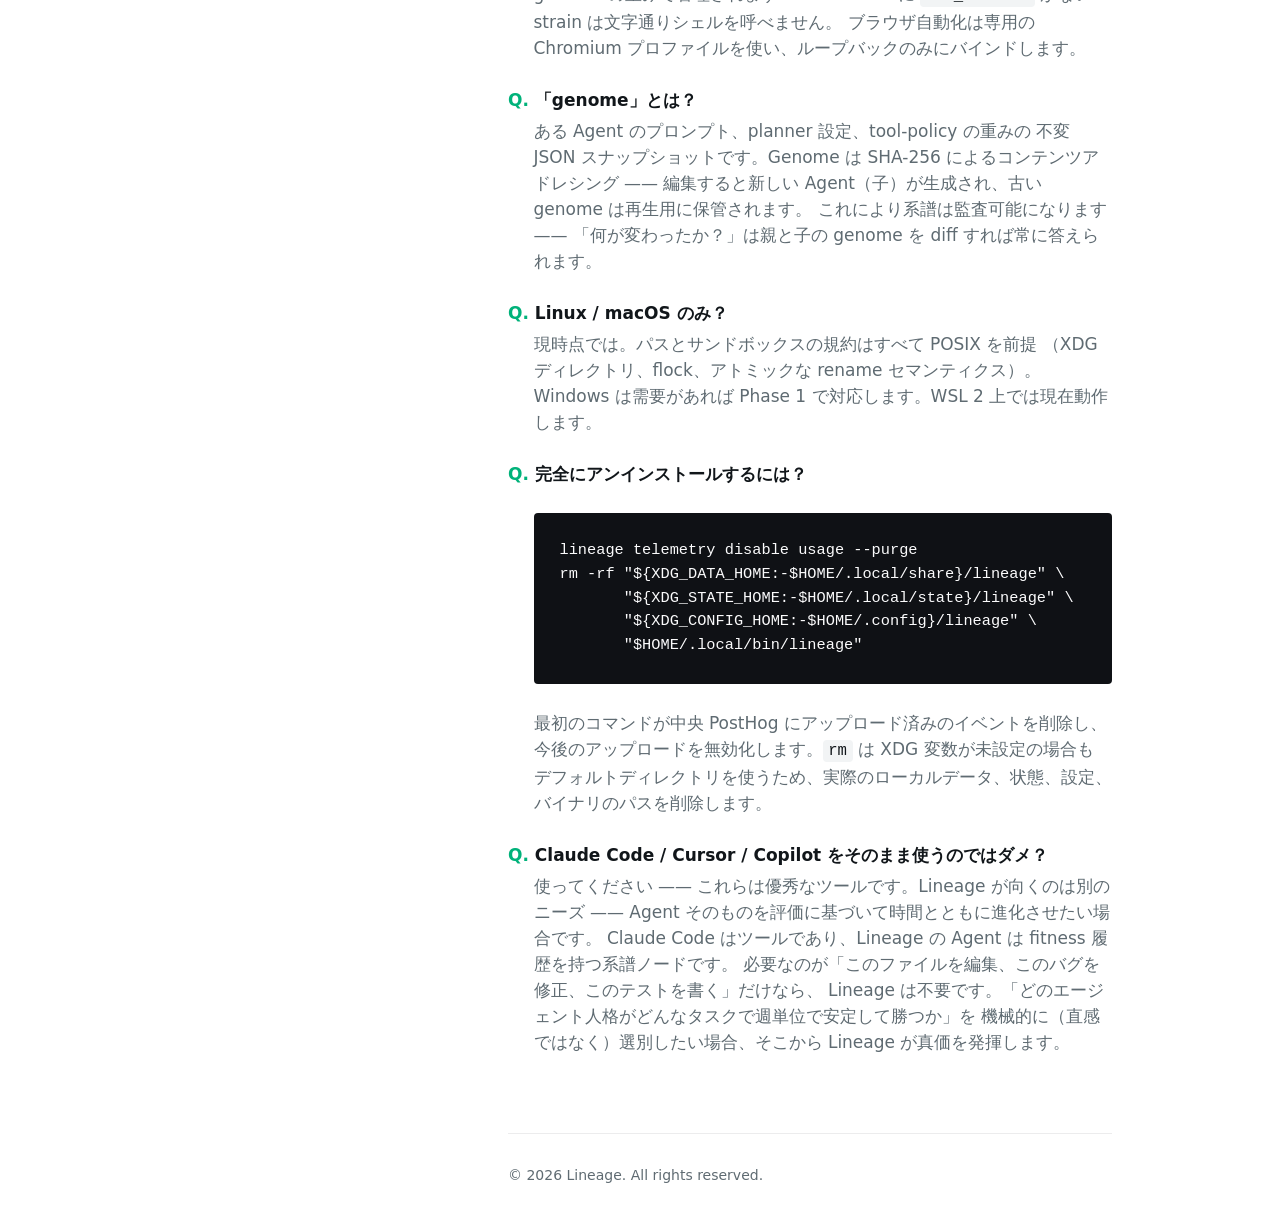
==== commit 1c986419: "fix: install with npm from @lineagent/cli The @lineage npm scope belongs to another account, so a pa" ====
--- a/ja/index.html
+++ b/ja/index.html
@@ -430,7 +430,7 @@
 <pre><code>brew install nowa/lineage/lineage</code></pre>
 
 <h3>npm</h3>
-<pre><code>npm install -g @lineage/cli</code></pre>
+<pre><code>npm install -g @lineagent/cli</code></pre>
 
 
 
@@ -1269,7 +1269,7 @@
 <p lang="ja">
     <code>lineage self-update</code> はチャンネルを認識します。
     Homebrew 経由でインストールされた場合は <code>brew upgrade lineage</code> に、
-    npm の場合は <code>npm update -g @lineage/cli</code> にリダイレクトします。
+    npm の場合は <code>npm update -g @lineagent/cli</code> にリダイレクトします。
     直接インストール（<code>install.sh</code>）の場合のみ、その場で
     POSIX rename によるアトミックな入れ替えを行い、
     <code>.prev</code> ハードリンクのバックアップを残します。
